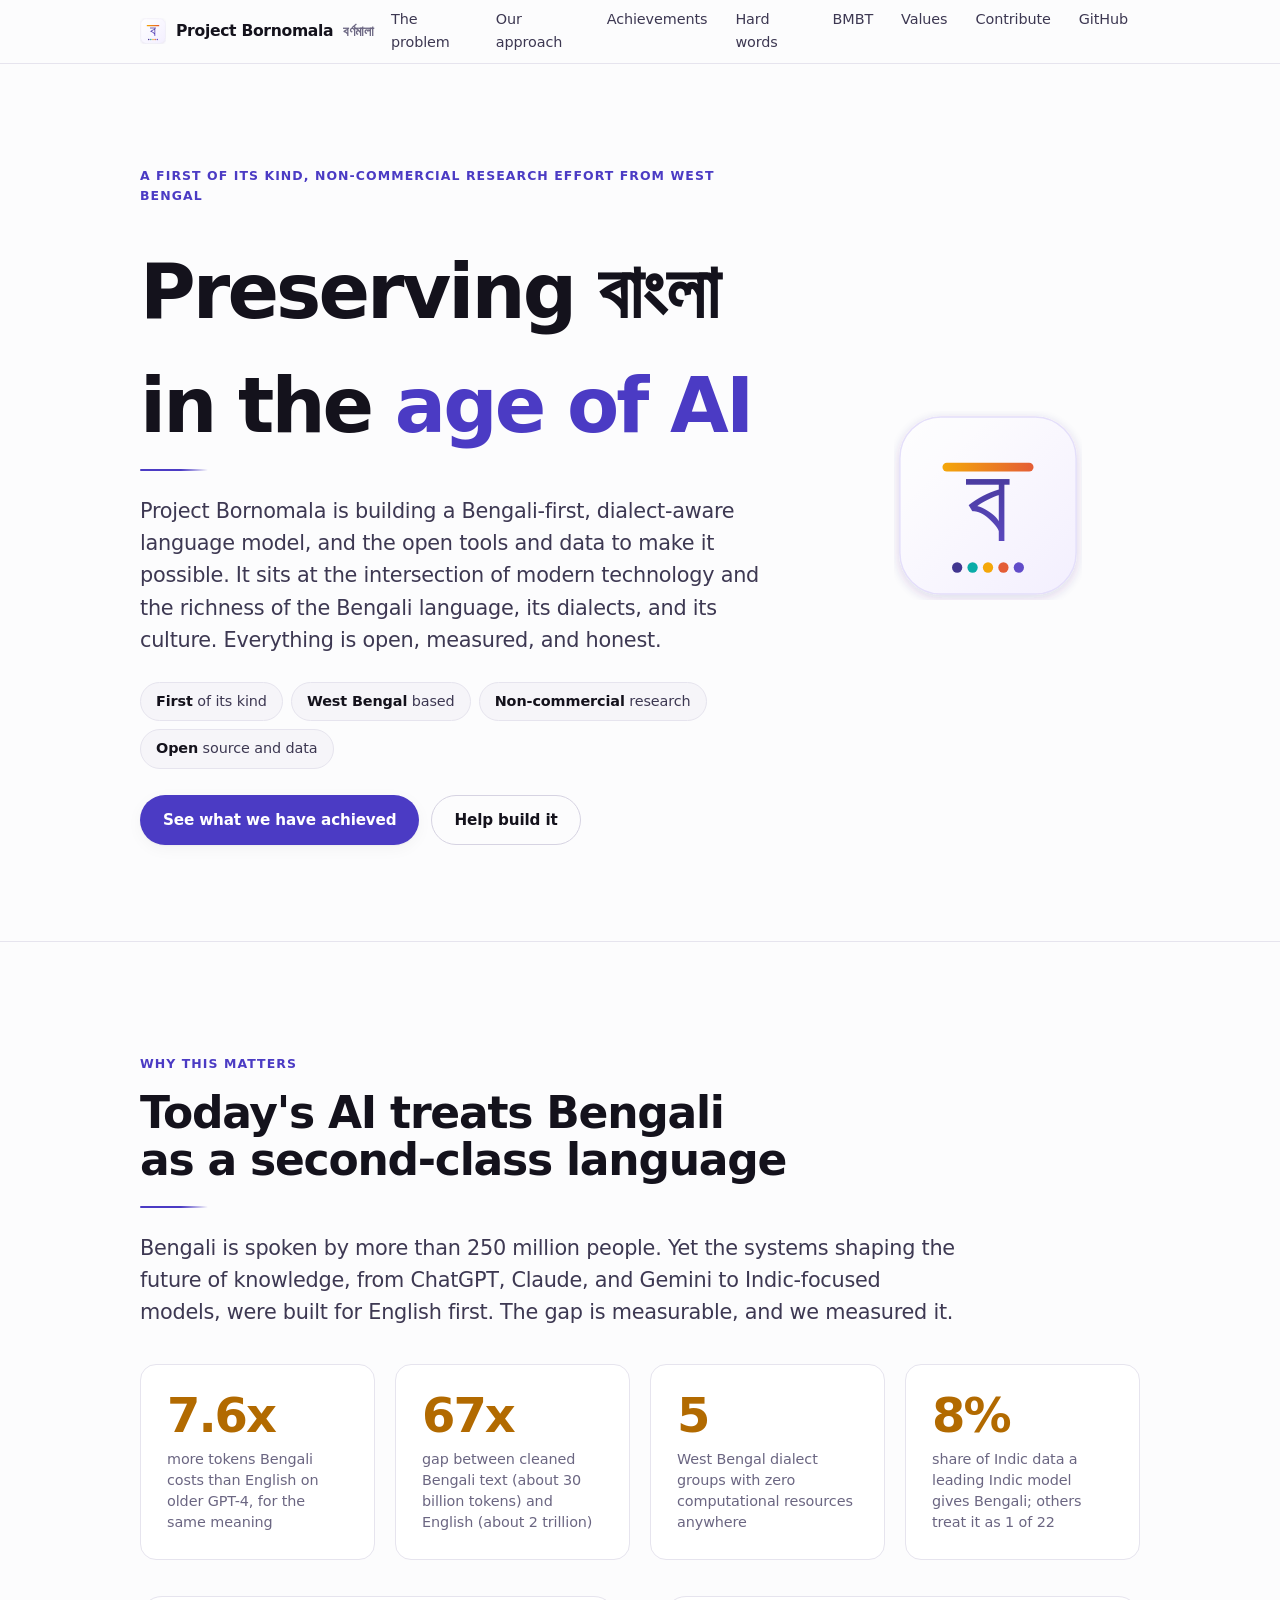
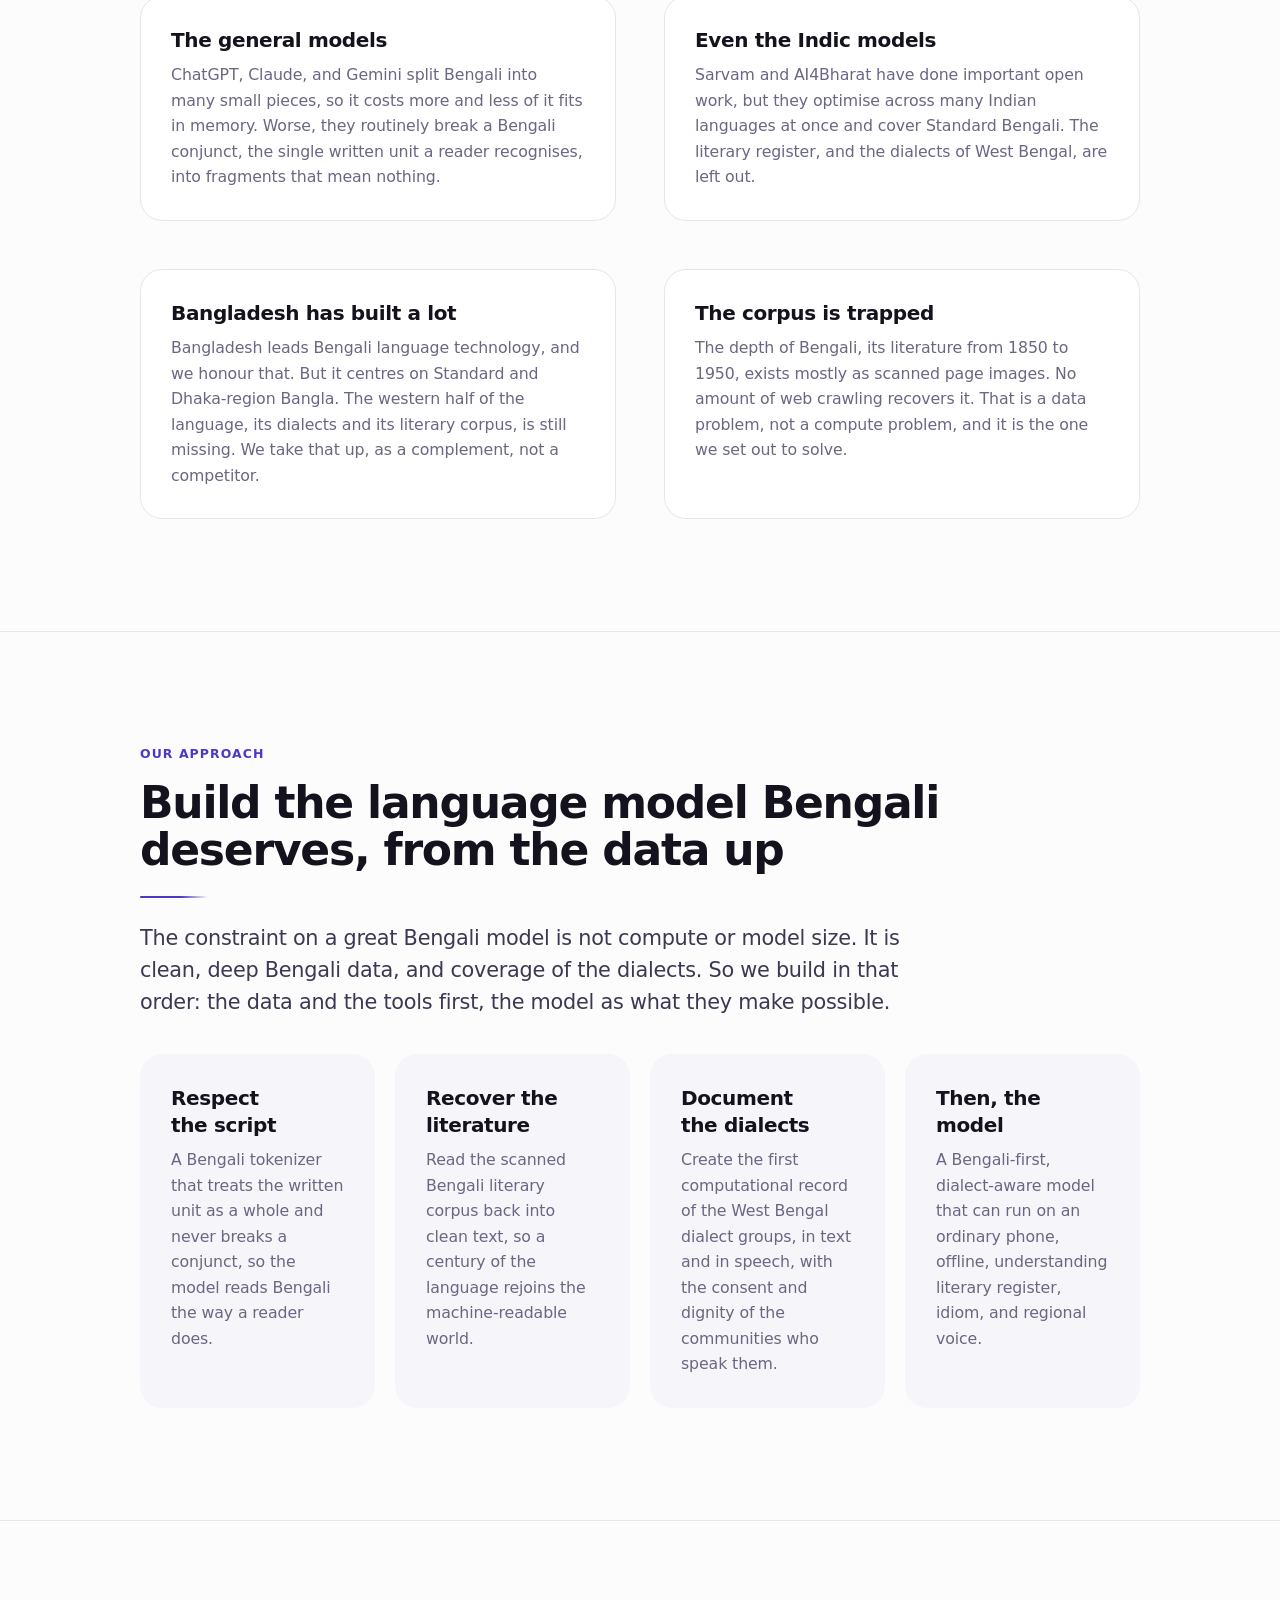
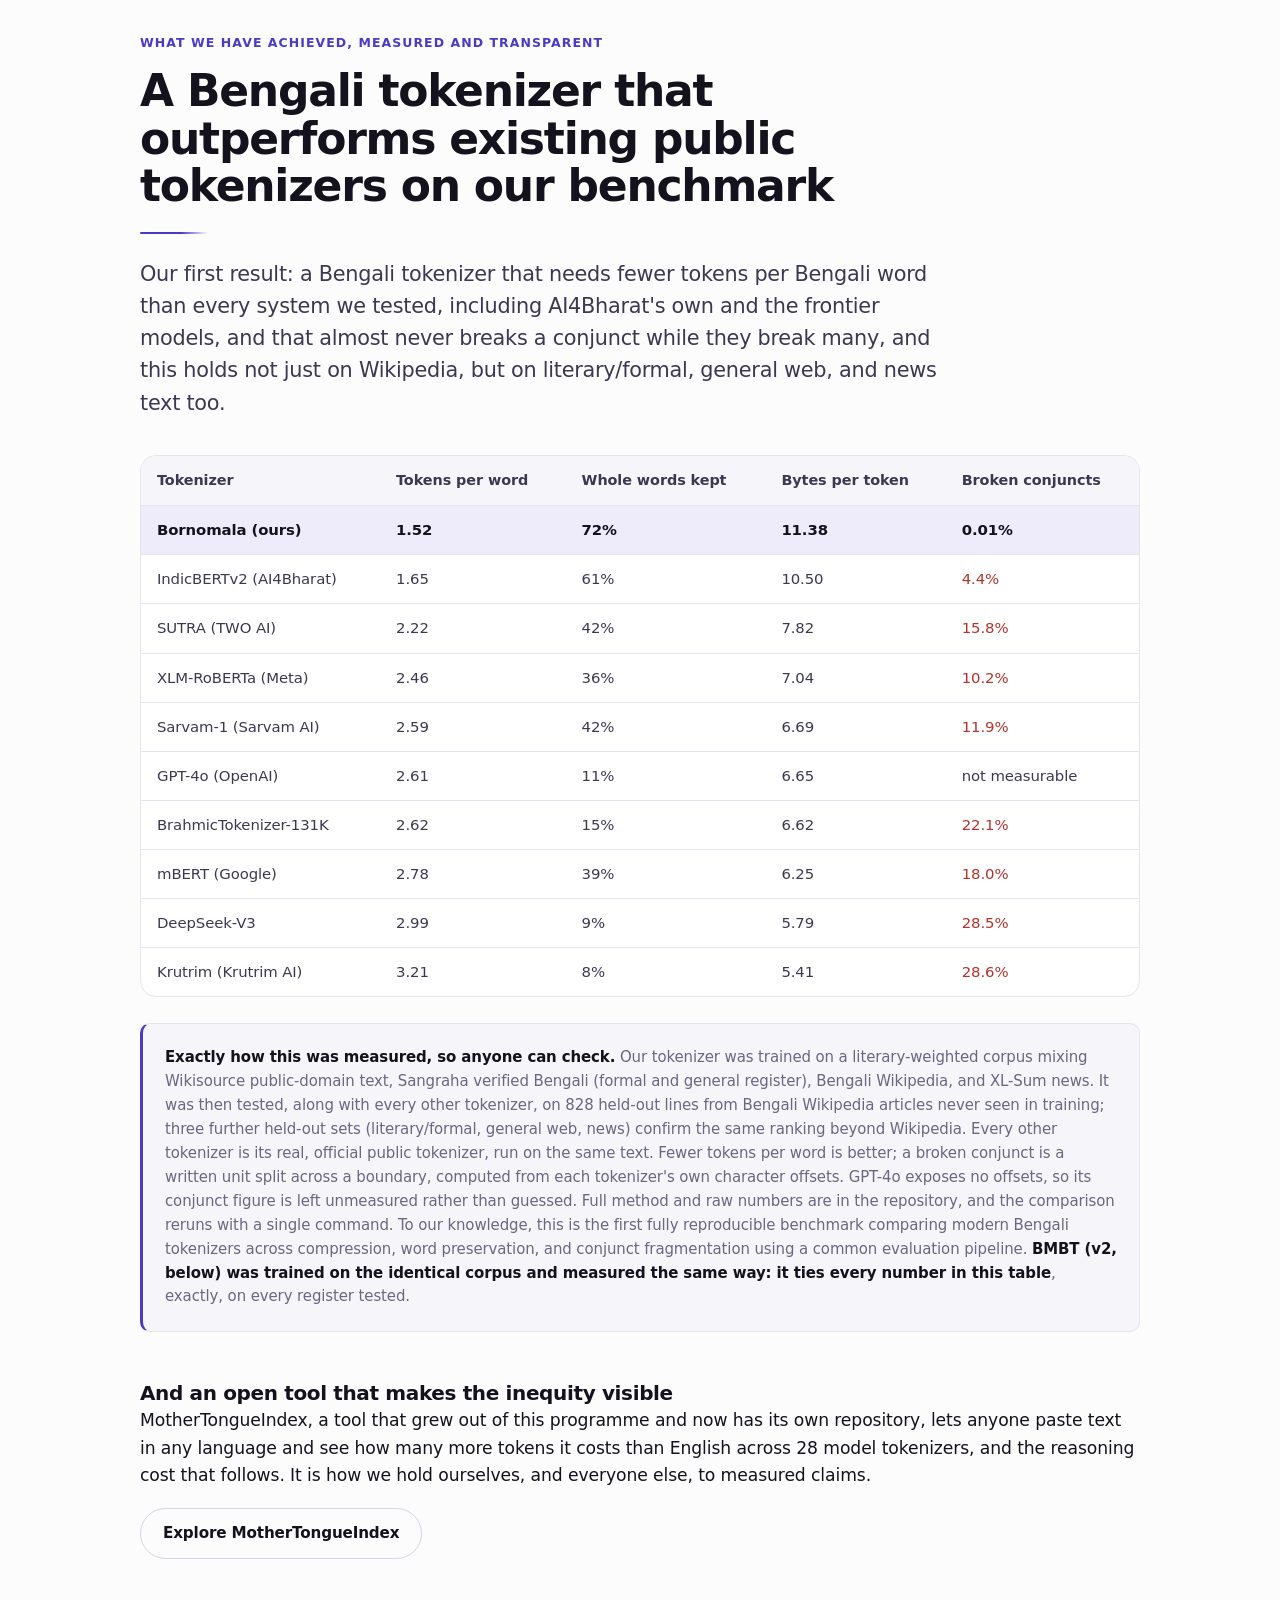
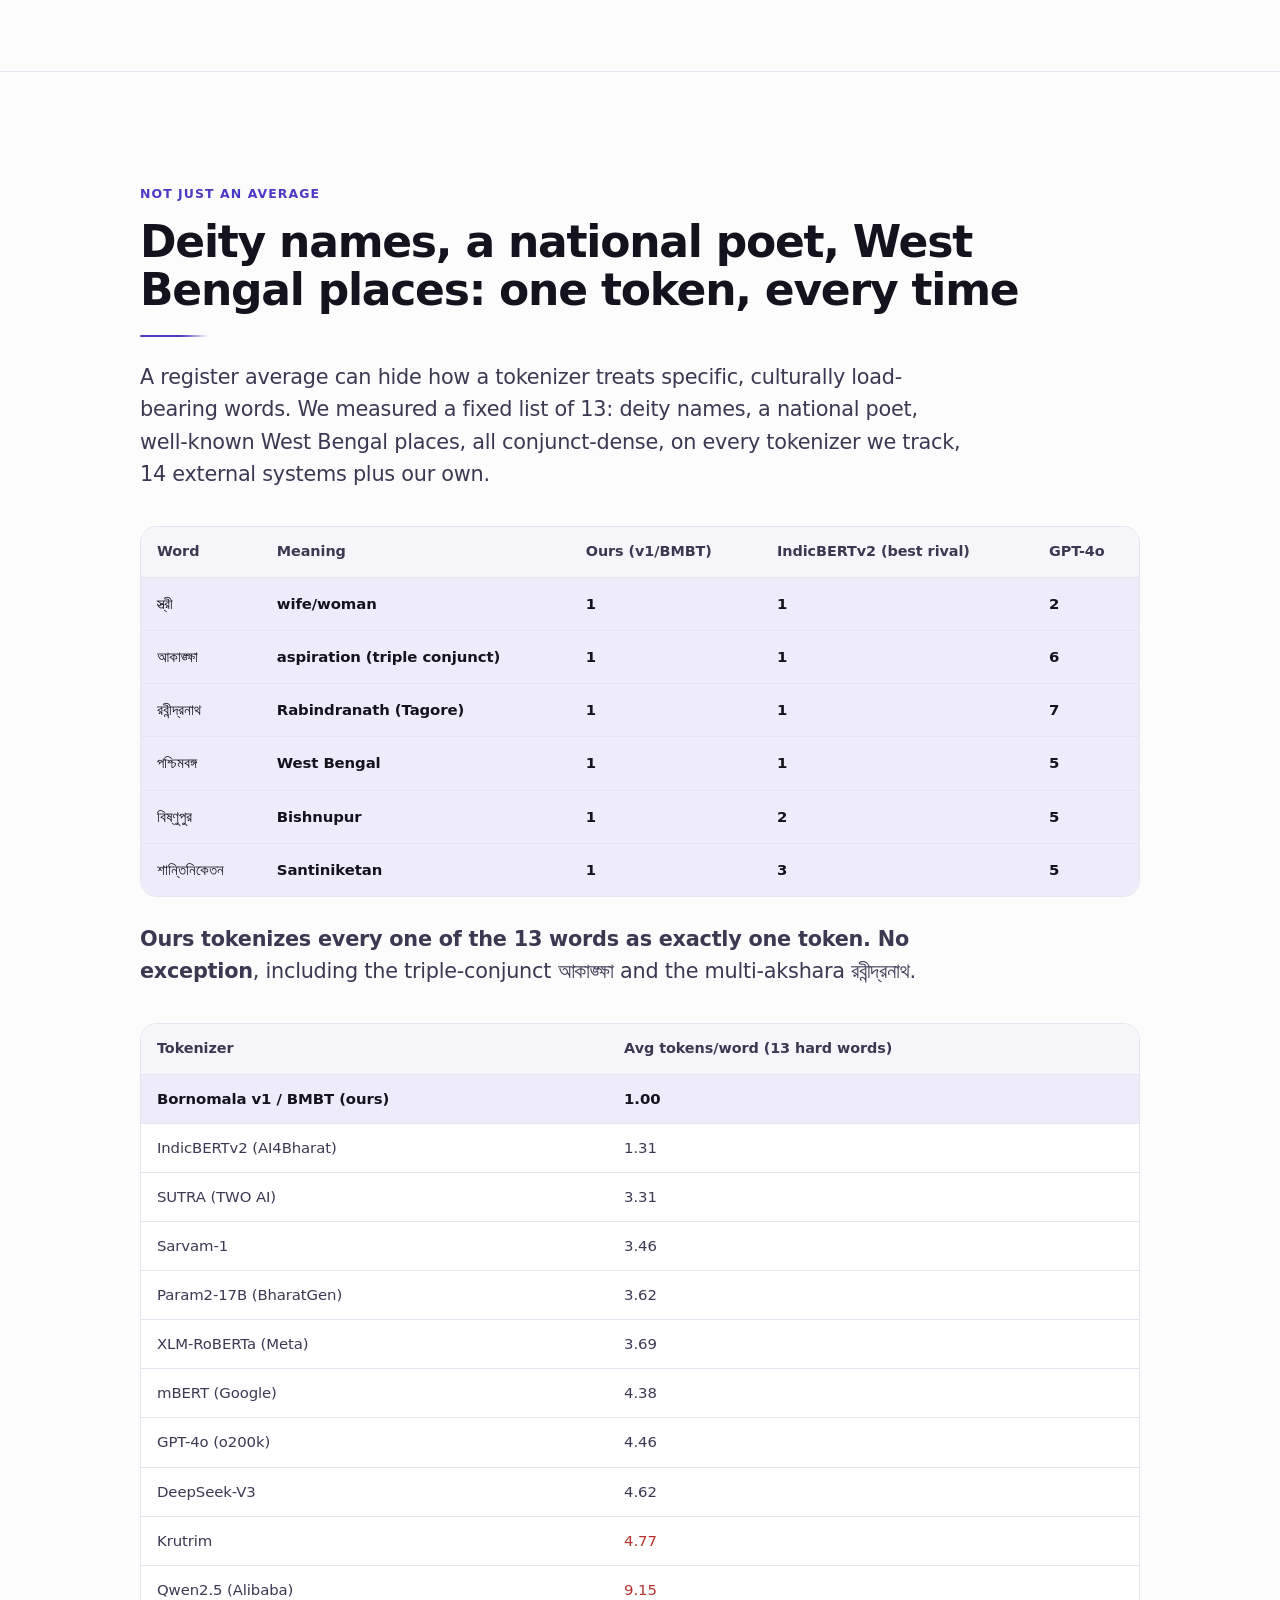
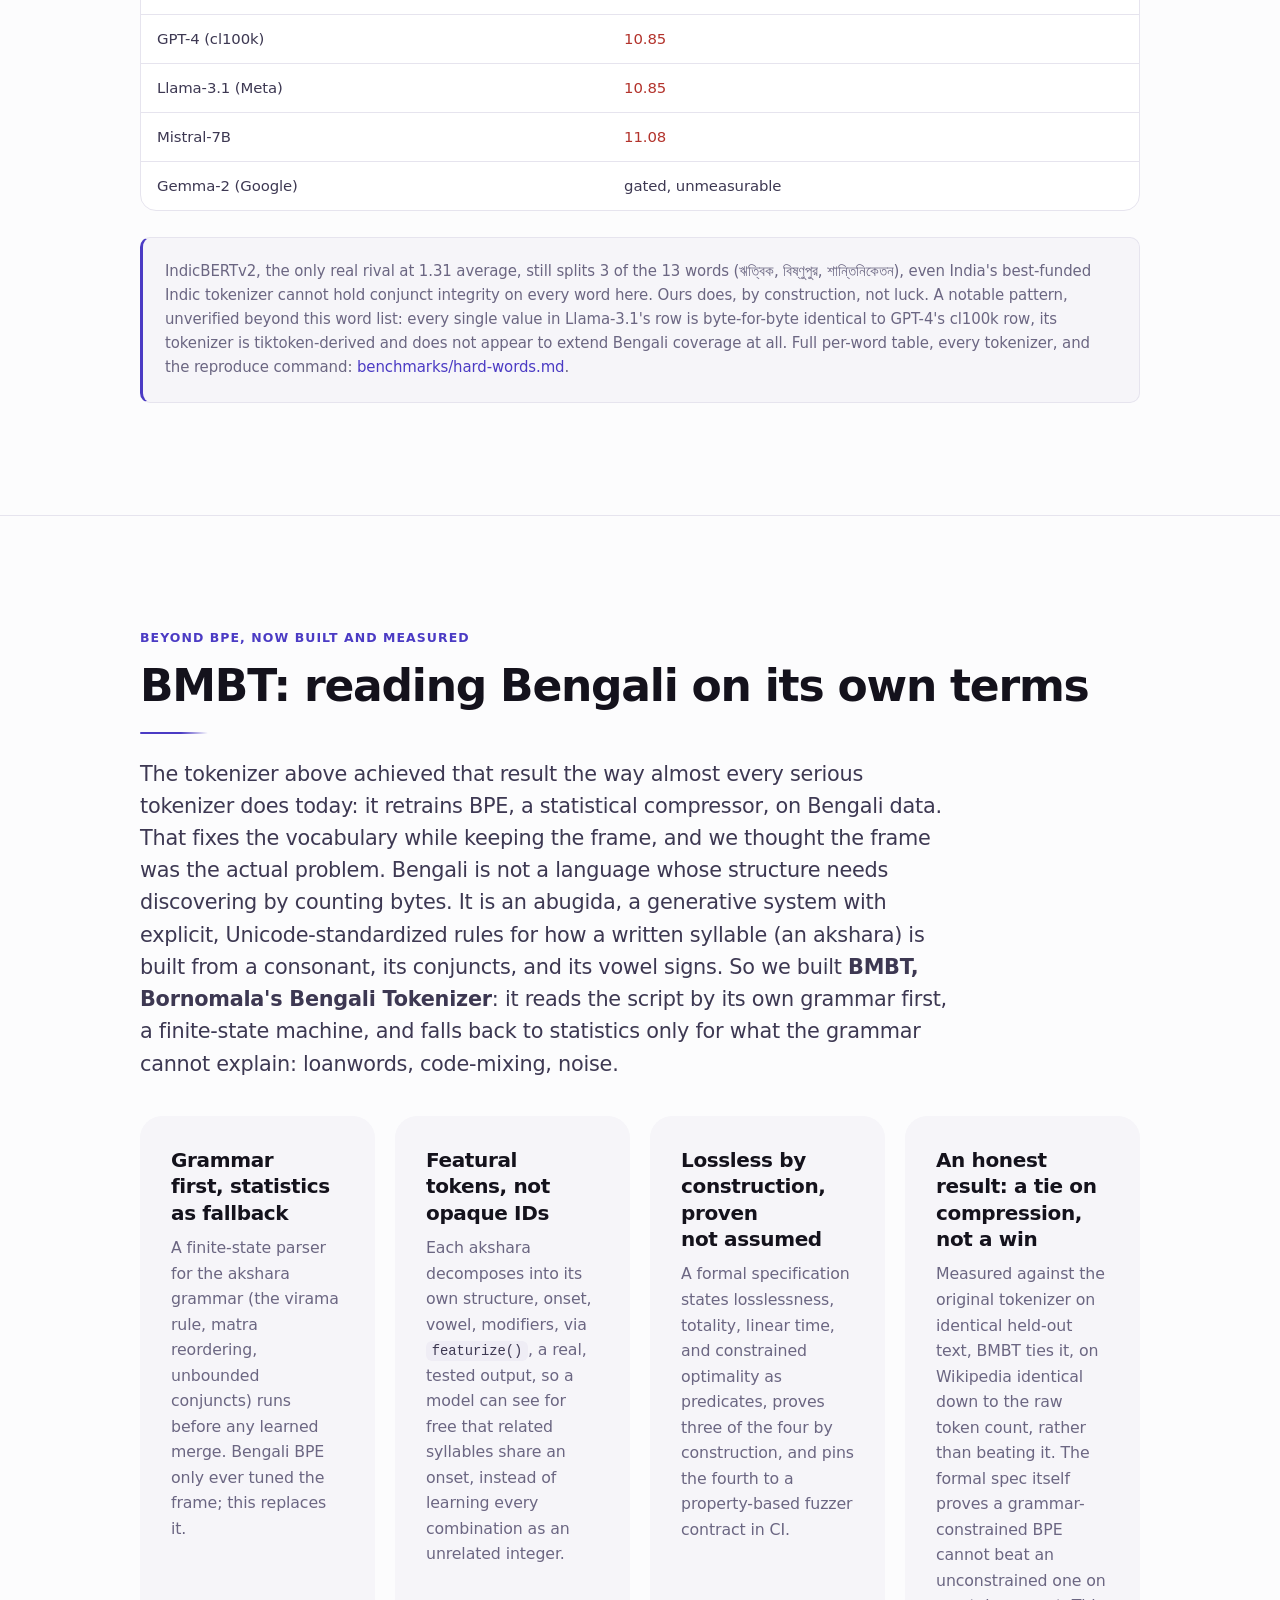
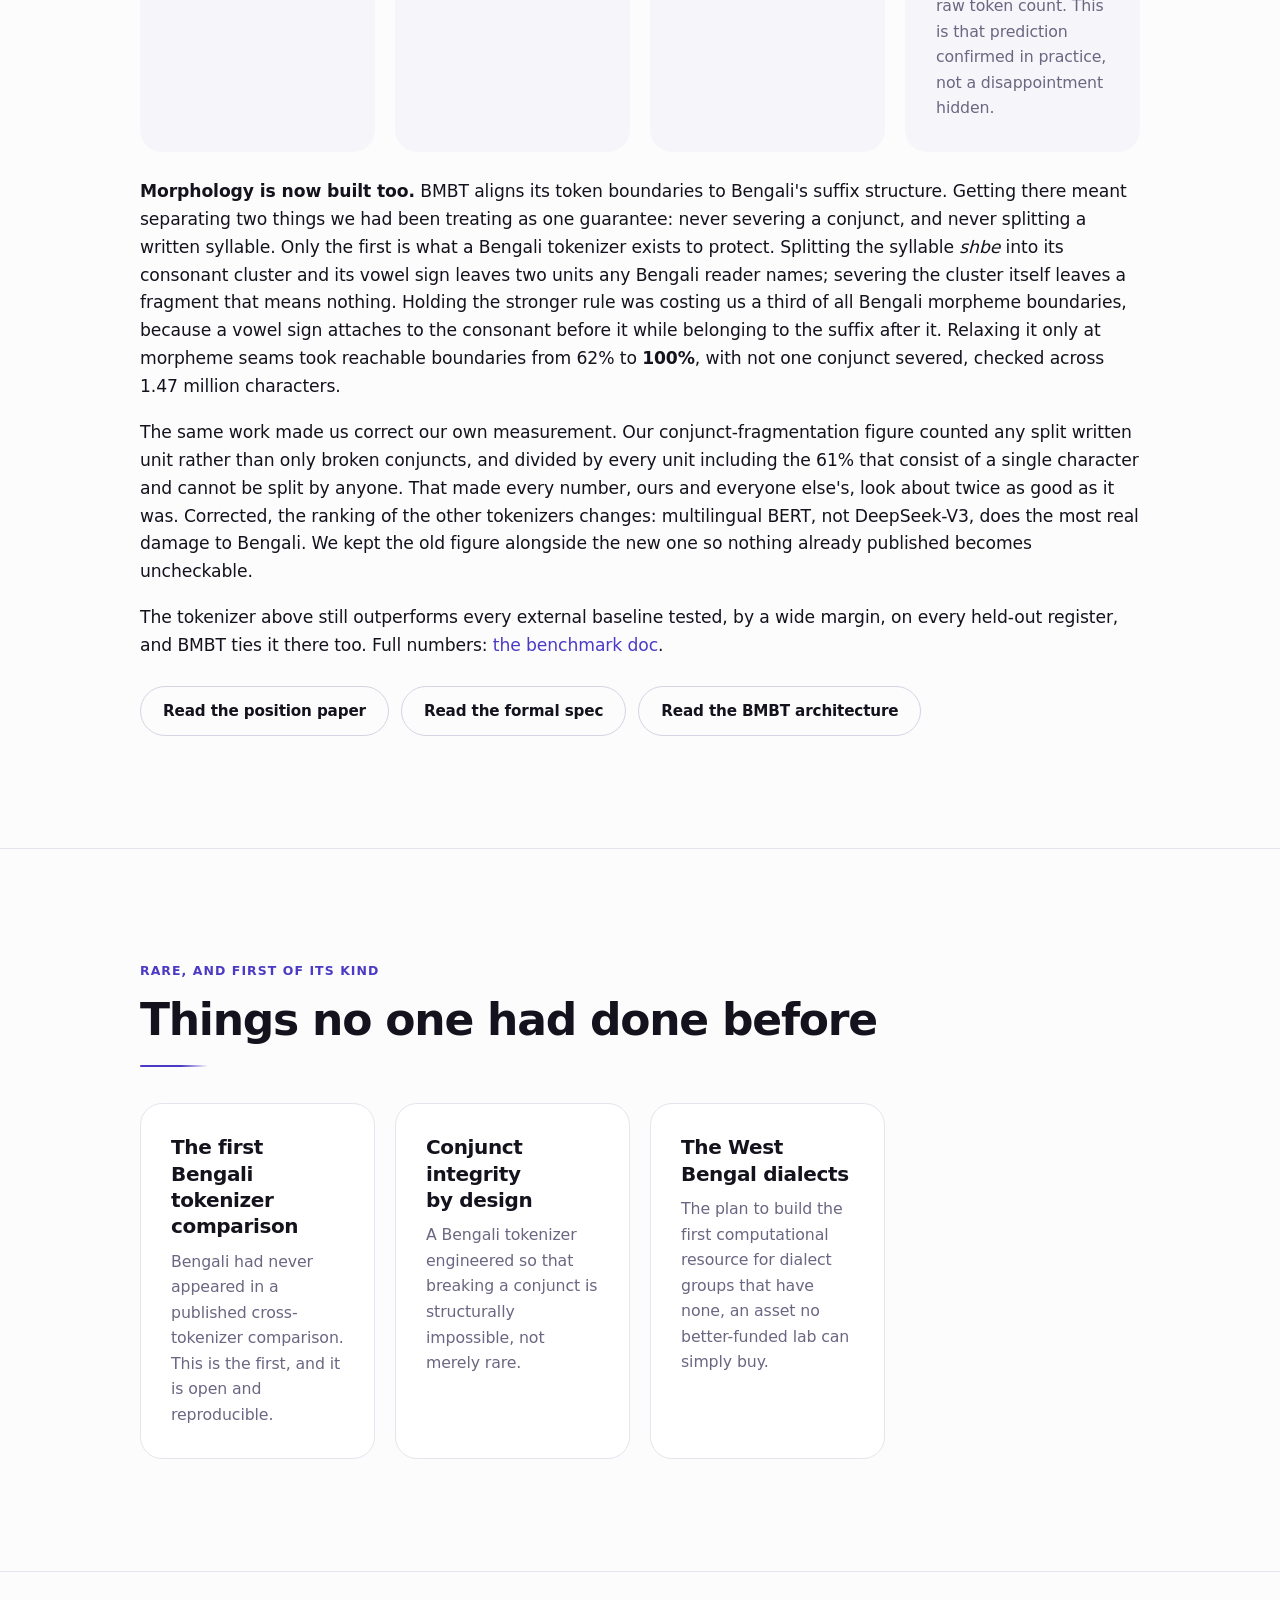
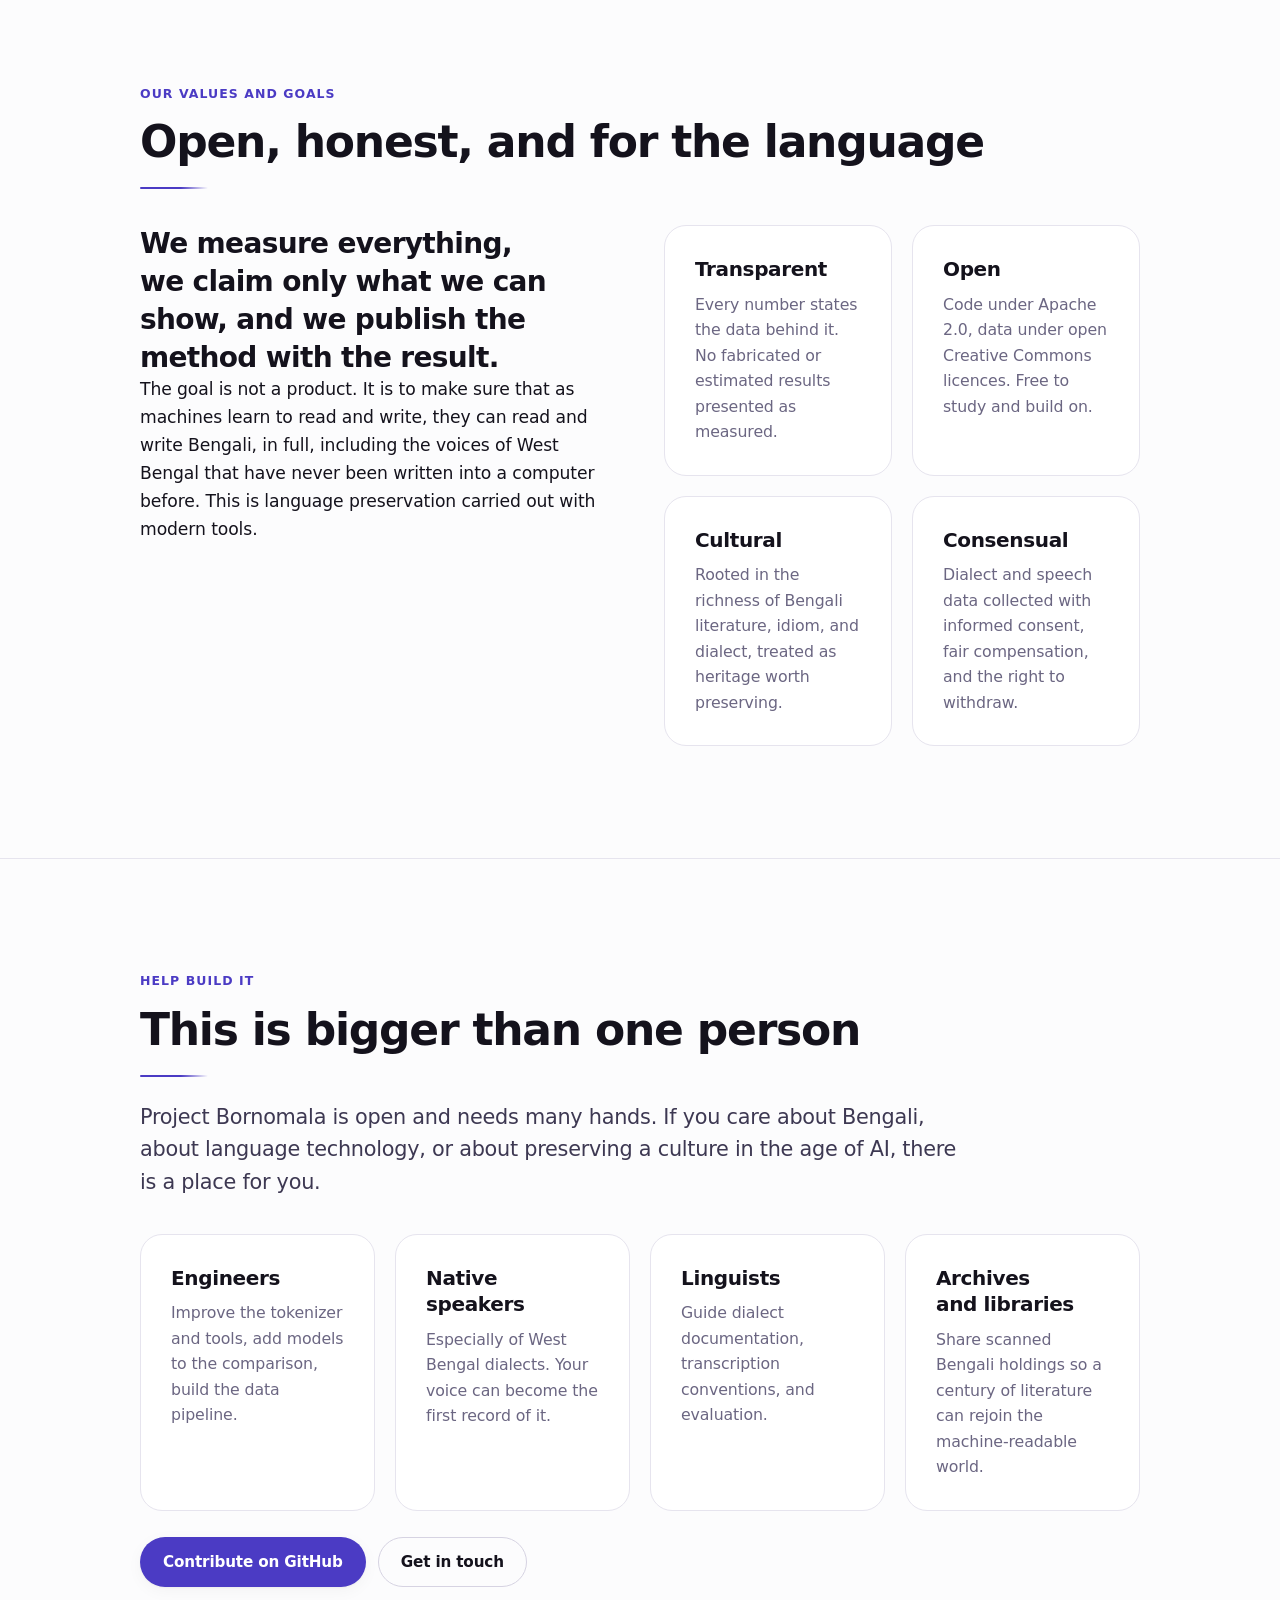
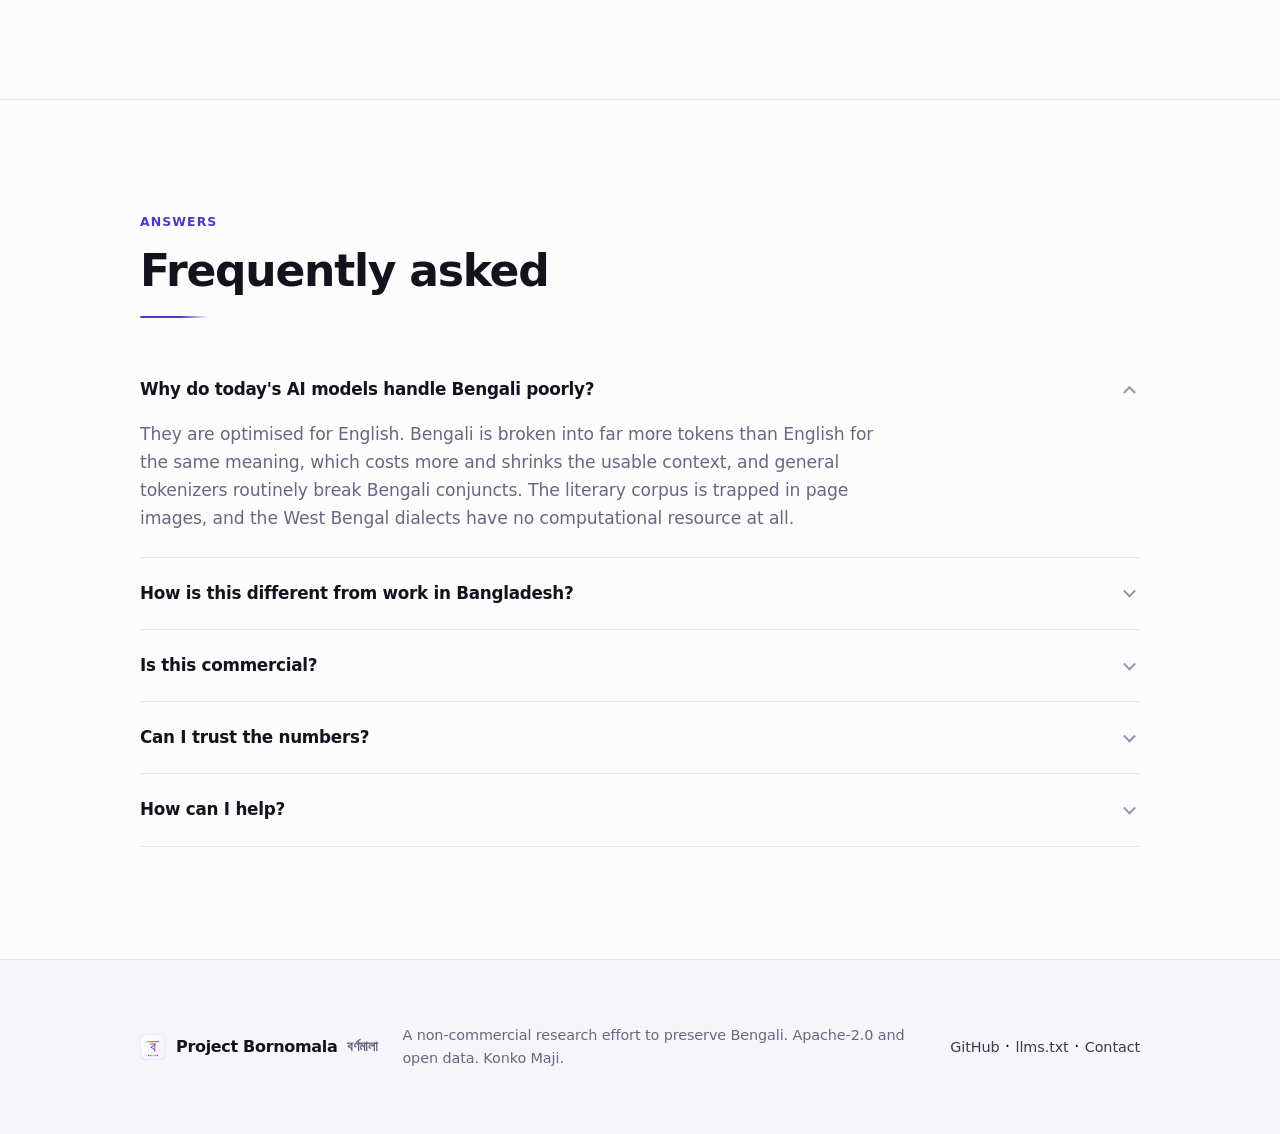
==== docs/index.html @ 8e2b00cc "design: rebuild the website on a restrained, mobile-first system The site had grown a carnival palet" ====
<!DOCTYPE html>
<html lang="en">
<head>
<meta charset="utf-8"/>
<meta name="viewport" content="width=device-width, initial-scale=1"/>
<title>Project Bornomala: preserving Bengali in the age of AI</title>
<meta name="description" content="A first-of-its-kind, West Bengal based research effort to build a Bengali-first, dialect-aware language model and to preserve the richness of the Bengali language and its culture. Non-commercial. Open. Measured. See how today's AI, from ChatGPT and Claude and Gemini to Indic models like Sarvam and AI4Bharat, still treats Bengali as a second-class language, and what we are doing about it."/>
<meta name="theme-color" content="#FCFCFD"/>
<link rel="canonical" href="https://konkomaji.github.io/bornomala/"/>
<link rel="icon" href="assets/logo.svg" type="image/svg+xml"/>
<link rel="stylesheet" href="assets/styles.css"/>

<meta property="og:type" content="website"/>
<meta property="og:title" content="Project Bornomala: preserving Bengali in the age of AI"/>
<meta property="og:description" content="Building a Bengali-first, dialect-aware language model. A first-of-its-kind, non-commercial research effort from West Bengal at the intersection of modern AI and the richness of the Bengali language and its culture."/>
<meta property="og:image" content="assets/banner.svg"/>
<meta name="twitter:card" content="summary_large_image"/>
<meta name="twitter:title" content="Project Bornomala"/>
<meta name="twitter:description" content="Preserving Bengali in the age of AI. A Bengali-first, dialect-aware language model. Open, measured, non-commercial research from West Bengal."/>

<script type="application/ld+json">
{
  "@context": "https://schema.org",
  "@type": "ResearchProject",
  "name": "Project Bornomala",
  "alternateName": "বর্ণমালা",
  "url": "https://github.com/konkomaji/bornomala",
  "description": "A first-of-its-kind, non-commercial research effort to build a Bengali-first, dialect-aware language model and to preserve the Bengali language, its dialects, and its culture. Based in West Bengal.",
  "founder": { "@type": "Person", "name": "Konko Maji", "email": "work.konkomaji@gmail.com" },
  "areaServed": "West Bengal, India",
  "keywords": "Bengali, Bangla, dialect, language model, tokenizer, language preservation, low-resource, West Bengal, Indic NLP",
  "nonprofitStatus": "Non-commercial research"
}
</script>
<script type="application/ld+json">
{
  "@context": "https://schema.org",
  "@type": "Dataset",
  "name": "Bengali cross-tokenizer comparison",
  "description": "The first measured, reproducible comparison of how efficiently mainstream tokenizers (Bornomala, AI4Bharat IndicBERTv2, SUTRA, Sarvam-1, XLM-RoBERTa, GPT-4o, BrahmicTokenizer-131K, mBERT, DeepSeek-V3, Krutrim) encode Bengali, on identical held-out Bengali Wikipedia text.",
  "creator": { "@type": "Person", "name": "Konko Maji" },
  "license": "https://www.apache.org/licenses/LICENSE-2.0",
  "isAccessibleForFree": true,
  "measurementTechnique": "Token fertility, single-token retention, bytes per token, and conjunct fragmentation on NFC-normalised held-out Bengali text."
}
</script>
<script type="application/ld+json">
{
  "@context": "https://schema.org",
  "@type": "FAQPage",
  "mainEntity": [
    { "@type": "Question", "name": "Why do today's AI models handle Bengali poorly?",
      "acceptedAnswer": { "@type": "Answer", "text": "Every mainstream model is optimised for English. Bengali text is broken into far more tokens than English for the same meaning, which costs more and shrinks the usable context. The Bengali literary corpus is mostly trapped in scanned page images, and the dialects of West Bengal have no computational resource at all. So even Indic models like Sarvam and AI4Bharat treat Bengali as one of many languages and cover Standard Bengali, not the western dialects." } },
    { "@type": "Question", "name": "How is Project Bornomala different from work in Bangladesh?",
      "acceptedAnswer": { "@type": "Answer", "text": "Bangladesh has more Bengali language technology activity, concentrated on Standard and Dhaka-region Bangla and Bangladesh dialects. Project Bornomala is based in West Bengal and focuses on the western half of the language: its literary register and the five West Bengal dialect groups, which currently have zero computational resources anywhere. The relationship is complementary, not competitive." } },
    { "@type": "Question", "name": "Is Project Bornomala commercial?",
      "acceptedAnswer": { "@type": "Answer", "text": "No. It is non-commercial research for now, aimed at preserving the Bengali language and its culture. Code is open under Apache 2.0 and data is released under open Creative Commons licences." } },
    { "@type": "Question", "name": "What has Project Bornomala achieved so far?",
      "acceptedAnswer": { "@type": "Answer", "text": "A Bengali tokenizer that needs fewer tokens per Bengali word than AI4Bharat IndicBERTv2, Sarvam-1, GPT-4o, mBERT, and DeepSeek-V3, and that almost never splits a Bengali conjunct while those systems split between 4 and 30 percent of them. Also an open tool that measures the token cost of any language against English across 28 model tokenizers." } }
  ]
}
</script>
</head>
<body>

<header class="appbar">
  <div class="container">
    <a class="brand" href="#top"><img src="assets/logo.svg" alt=""/> Project Bornomala <span class="bn">বর্ণমালা</span></a>
    <nav class="nav" id="nav">
      <a href="#problem">The problem</a>
      <a href="#approach">Our approach</a>
      <a href="#achieved">Achievements</a>
      <a href="#hardwords">Hard words</a>
      <a href="#next">BMBT</a>
      <a href="#values">Values</a>
      <a href="#contribute">Contribute</a>
      <a href="https://github.com/konkomaji/bornomala">GitHub</a>
    </nav>
    <button class="btn btn-warm nav-toggle" id="navToggle" aria-label="Menu" aria-expanded="false">Menu</button>
  </div>
</header>

<main id="top">

<!-- HERO -->
<section class="section hero">
  <div class="container hero-grid">
    <div>
      <p class="eyebrow">A first of its kind, non-commercial research effort from West Bengal</p>
      <h1>Preserving <span class="bn">বাংলা</span> in the <span class="grad">age of AI</span></h1>
      <div class="matra"></div>
      <p class="lede">Project Bornomala is building a Bengali-first, dialect-aware language model, and the open tools and data to make it possible. It sits at the intersection of modern technology and the richness of the Bengali language, its dialects, and its culture. Everything is open, measured, and honest.</p>
      <div class="pills">
        <span class="pill"><b>First</b> of its kind</span>
        <span class="pill"><b>West Bengal</b> based</span>
        <span class="pill"><b>Non-commercial</b> research</span>
        <span class="pill"><b>Open</b> source and data</span>
      </div>
      <div class="btn-row">
        <a class="btn btn-primary" href="#achieved">See what we have achieved</a>
        <a class="btn btn-outline" href="#contribute">Help build it</a>
      </div>
    </div>
    <div class="hero-art"><img src="assets/logo.svg" alt="Project Bornomala logo, the Bengali letter Ba"/></div>
  </div>
</section>

<!-- PROBLEM -->
<section class="section" id="problem">
  <div class="container">
    <p class="eyebrow">Why this matters</p>
    <h2>Today's AI treats Bengali as a second-class language</h2>
    <div class="matra"></div>
    <p class="lede">Bengali is spoken by more than 250 million people. Yet the systems shaping the future of knowledge, from ChatGPT, Claude, and Gemini to Indic-focused models, were built for English first. The gap is measurable, and we measured it.</p>

    <div class="stats">
      <div class="stat"><div class="big warm">7.6x</div><div class="lbl">more tokens Bengali costs than English on older GPT-4, for the same meaning</div></div>
      <div class="stat"><div class="big warm">67x</div><div class="lbl">gap between cleaned Bengali text (about 30 billion tokens) and English (about 2 trillion)</div></div>
      <div class="stat"><div class="big warm">5</div><div class="lbl">West Bengal dialect groups with zero computational resources anywhere</div></div>
      <div class="stat"><div class="big warm">8%</div><div class="lbl">share of Indic data a leading Indic model gives Bengali; others treat it as 1 of 22</div></div>
    </div>

    <div class="two">
      <div class="card">
        <h3>The general models</h3>
        <p>ChatGPT, Claude, and Gemini split Bengali into many small pieces, so it costs more and less of it fits in memory. Worse, they routinely break a Bengali conjunct, the single written unit a reader recognises, into fragments that mean nothing.</p>
      </div>
      <div class="card">
        <h3>Even the Indic models</h3>
        <p>Sarvam and AI4Bharat have done important open work, but they optimise across many Indian languages at once and cover Standard Bengali. The literary register, and the dialects of West Bengal, are left out.</p>
      </div>
      <div class="card">
        <h3>Bangladesh has built a lot</h3>
        <p>Bangladesh leads Bengali language technology, and we honour that. But it centres on Standard and Dhaka-region Bangla. The western half of the language, its dialects and its literary corpus, is still missing. We take that up, as a complement, not a competitor.</p>
      </div>
      <div class="card">
        <h3>The corpus is trapped</h3>
        <p>The depth of Bengali, its literature from 1850 to 1950, exists mostly as scanned page images. No amount of web crawling recovers it. That is a data problem, not a compute problem, and it is the one we set out to solve.</p>
      </div>
    </div>
  </div>
</section>

<!-- APPROACH -->
<section class="section" id="approach">
  <div class="container">
    <p class="eyebrow">Our approach</p>
    <h2>Build the language model Bengali deserves, from the data up</h2>
    <div class="matra"></div>
    <p class="lede">The constraint on a great Bengali model is not compute or model size. It is clean, deep Bengali data, and coverage of the dialects. So we build in that order: the data and the tools first, the model as what they make possible.</p>
    <div class="cards">
      <div class="card warm"><h3>Respect the script</h3><p>A Bengali tokenizer that treats the written unit as a whole and never breaks a conjunct, so the model reads Bengali the way a reader does.</p></div>
      <div class="card warm"><h3>Recover the literature</h3><p>Read the scanned Bengali literary corpus back into clean text, so a century of the language rejoins the machine-readable world.</p></div>
      <div class="card warm"><h3>Document the dialects</h3><p>Create the first computational record of the West Bengal dialect groups, in text and in speech, with the consent and dignity of the communities who speak them.</p></div>
      <div class="card warm"><h3>Then, the model</h3><p>A Bengali-first, dialect-aware model that can run on an ordinary phone, offline, understanding literary register, idiom, and regional voice.</p></div>
    </div>
  </div>
</section>

<!-- ACHIEVEMENTS -->
<section class="section" id="achieved">
  <div class="container">
    <p class="eyebrow">What we have achieved, measured and transparent</p>
    <h2>A Bengali tokenizer that outperforms existing public tokenizers on our benchmark</h2>
    <div class="matra"></div>
    <p class="lede">Our first result: a Bengali tokenizer that needs fewer tokens per Bengali word than every system we tested, including AI4Bharat's own and the frontier models, and that almost never breaks a conjunct while they break many, and this holds not just on Wikipedia, but on literary/formal, general web, and news text too.</p>

    <div class="table-wrap">
      <table>
        <thead><tr><th>Tokenizer</th><th>Tokens per word</th><th>Whole words kept</th><th>Bytes per token</th><th>Broken conjuncts</th></tr></thead>
        <tbody>
          <tr class="ours"><td>Bornomala (ours)</td><td class="win">1.52</td><td class="win">72%</td><td class="win">11.38</td><td class="win">0.01%</td></tr>
          <tr><td>IndicBERTv2 (AI4Bharat)</td><td>1.65</td><td>61%</td><td>10.50</td><td class="bad">4.4%</td></tr>
          <tr><td>SUTRA (TWO AI)</td><td>2.22</td><td>42%</td><td>7.82</td><td class="bad">15.8%</td></tr>
          <tr><td>XLM-RoBERTa (Meta)</td><td>2.46</td><td>36%</td><td>7.04</td><td class="bad">10.2%</td></tr>
          <tr><td>Sarvam-1 (Sarvam AI)</td><td>2.59</td><td>42%</td><td>6.69</td><td class="bad">11.9%</td></tr>
          <tr><td>GPT-4o (OpenAI)</td><td>2.61</td><td>11%</td><td>6.65</td><td>not measurable</td></tr>
          <tr><td>BrahmicTokenizer-131K</td><td>2.62</td><td>15%</td><td>6.62</td><td class="bad">22.1%</td></tr>
          <tr><td>mBERT (Google)</td><td>2.78</td><td>39%</td><td>6.25</td><td class="bad">18.0%</td></tr>
          <tr><td>DeepSeek-V3</td><td>2.99</td><td>9%</td><td>5.79</td><td class="bad">28.5%</td></tr>
          <tr><td>Krutrim (Krutrim AI)</td><td>3.21</td><td>8%</td><td>5.41</td><td class="bad">28.6%</td></tr>
        </tbody>
      </table>
    </div>

    <div class="note">
      <b>Exactly how this was measured, so anyone can check.</b> Our tokenizer was trained on a literary-weighted corpus mixing Wikisource public-domain text, Sangraha verified Bengali (formal and general register), Bengali Wikipedia, and XL-Sum news. It was then tested, along with every other tokenizer, on 828 held-out lines from Bengali Wikipedia articles never seen in training; three further held-out sets (literary/formal, general web, news) confirm the same ranking beyond Wikipedia. Every other tokenizer is its real, official public tokenizer, run on the same text. Fewer tokens per word is better; a broken conjunct is a written unit split across a boundary, computed from each tokenizer's own character offsets. GPT-4o exposes no offsets, so its conjunct figure is left unmeasured rather than guessed. Full method and raw numbers are in the repository, and the comparison reruns with a single command. To our knowledge, this is the first fully reproducible benchmark comparing modern Bengali tokenizers across compression, word preservation, and conjunct fragmentation using a common evaluation pipeline. <b>BMBT (v2, below) was trained on the identical corpus and measured the same way: it ties every number in this table</b>, exactly, on every register tested.
    </div>

    <h3>And an open tool that makes the inequity visible</h3>
    <p>MotherTongueIndex, a tool that grew out of this programme and now has its own repository, lets anyone paste text in any language and see how many more tokens it costs than English across 28 model tokenizers, and the reasoning cost that follows. It is how we hold ourselves, and everyone else, to measured claims.</p>
    <p><a class="btn btn-outline" href="https://github.com/konkomaji/mothertongueindex">Explore MotherTongueIndex</a></p>
  </div>
</section>

<!-- HARD WORDS -->
<section class="section" id="hardwords">
  <div class="container">
    <p class="eyebrow">Not just an average</p>
    <h2>Deity names, a national poet, West Bengal places: one token, every time</h2>
    <div class="matra"></div>
    <p class="lede">A register average can hide how a tokenizer treats specific, culturally load-bearing words. We measured a fixed list of 13: deity names, a national poet, well-known West Bengal places, all conjunct-dense, on every tokenizer we track, 14 external systems plus our own.</p>

    <div class="table-wrap">
      <table>
        <thead><tr><th>Word</th><th>Meaning</th><th>Ours (v1/BMBT)</th><th>IndicBERTv2 (best rival)</th><th>GPT-4o</th></tr></thead>
        <tbody>
          <tr class="ours"><td class="bn">স্ত্রী</td><td>wife/woman</td><td class="win">1</td><td>1</td><td>2</td></tr>
          <tr class="ours"><td class="bn">আকাঙ্ক্ষা</td><td>aspiration (triple conjunct)</td><td class="win">1</td><td>1</td><td>6</td></tr>
          <tr class="ours"><td class="bn">রবীন্দ্রনাথ</td><td>Rabindranath (Tagore)</td><td class="win">1</td><td>1</td><td>7</td></tr>
          <tr class="ours"><td class="bn">পশ্চিমবঙ্গ</td><td>West Bengal</td><td class="win">1</td><td>1</td><td>5</td></tr>
          <tr class="ours"><td class="bn">বিষ্ণুপুর</td><td>Bishnupur</td><td class="win">1</td><td class="bad">2</td><td>5</td></tr>
          <tr class="ours"><td class="bn">শান্তিনিকেতন</td><td>Santiniketan</td><td class="win">1</td><td class="bad">3</td><td>5</td></tr>
        </tbody>
      </table>
    </div>

    <p class="lede"><b>Ours tokenizes every one of the 13 words as exactly one token. No exception</b>, including the triple-conjunct আকাঙ্ক্ষা and the multi-akshara রবীন্দ্রনাথ.</p>

    <div class="table-wrap">
      <table>
        <thead><tr><th>Tokenizer</th><th>Avg tokens/word (13 hard words)</th></tr></thead>
        <tbody>
          <tr class="ours"><td>Bornomala v1 / BMBT (ours)</td><td class="win">1.00</td></tr>
          <tr><td>IndicBERTv2 (AI4Bharat)</td><td>1.31</td></tr>
          <tr><td>SUTRA (TWO AI)</td><td>3.31</td></tr>
          <tr><td>Sarvam-1</td><td>3.46</td></tr>
          <tr><td>Param2-17B (BharatGen)</td><td>3.62</td></tr>
          <tr><td>XLM-RoBERTa (Meta)</td><td>3.69</td></tr>
          <tr><td>mBERT (Google)</td><td>4.38</td></tr>
          <tr><td>GPT-4o (o200k)</td><td>4.46</td></tr>
          <tr><td>DeepSeek-V3</td><td>4.62</td></tr>
          <tr><td>Krutrim</td><td class="bad">4.77</td></tr>
          <tr><td>Qwen2.5 (Alibaba)</td><td class="bad">9.15</td></tr>
          <tr><td>GPT-4 (cl100k)</td><td class="bad">10.85</td></tr>
          <tr><td>Llama-3.1 (Meta)</td><td class="bad">10.85</td></tr>
          <tr><td>Mistral-7B</td><td class="bad">11.08</td></tr>
          <tr><td>Gemma-2 (Google)</td><td>gated, unmeasurable</td></tr>
        </tbody>
      </table>
    </div>

    <div class="note">
      IndicBERTv2, the only real rival at 1.31 average, still splits 3 of the 13 words (ঋত্বিক, বিষ্ণুপুর, শান্তিনিকেতন), even India's best-funded Indic tokenizer cannot hold conjunct integrity on every word here. Ours does, by construction, not luck. A notable pattern, unverified beyond this word list: every single value in Llama-3.1's row is byte-for-byte identical to GPT-4's cl100k row, its tokenizer is tiktoken-derived and does not appear to extend Bengali coverage at all. Full per-word table, every tokenizer, and the reproduce command: <a href="https://github.com/konkomaji/bornomala/blob/main/bengali-tokenizer/benchmarks/hard-words.md">benchmarks/hard-words.md</a>.
    </div>
  </div>
</section>

<!-- BMBT -->
<section class="section" id="next">
  <div class="container">
    <p class="eyebrow">Beyond BPE, now built and measured</p>
    <h2>BMBT: reading Bengali on its own terms</h2>
    <div class="matra"></div>
    <p class="lede">The tokenizer above achieved that result the way almost every serious tokenizer does today: it retrains BPE, a statistical compressor, on Bengali data. That fixes the vocabulary while keeping the frame, and we thought the frame was the actual problem. Bengali is not a language whose structure needs discovering by counting bytes. It is an abugida, a generative system with explicit, Unicode-standardized rules for how a written syllable (an akshara) is built from a consonant, its conjuncts, and its vowel signs. So we built <b>BMBT, Bornomala's Bengali Tokenizer</b>: it reads the script by its own grammar first, a finite-state machine, and falls back to statistics only for what the grammar cannot explain: loanwords, code-mixing, noise.</p>
    <div class="cards">
      <div class="card warm"><h3>Grammar first, statistics as fallback</h3><p>A finite-state parser for the akshara grammar (the virama rule, matra reordering, unbounded conjuncts) runs before any learned merge. Bengali BPE only ever tuned the frame; this replaces it.</p></div>
      <div class="card warm"><h3>Featural tokens, not opaque IDs</h3><p>Each akshara decomposes into its own structure, onset, vowel, modifiers, via <code>featurize()</code>, a real, tested output, so a model can see for free that related syllables share an onset, instead of learning every combination as an unrelated integer.</p></div>
      <div class="card warm"><h3>Lossless by construction, proven not assumed</h3><p>A formal specification states losslessness, totality, linear time, and constrained optimality as predicates, proves three of the four by construction, and pins the fourth to a property-based fuzzer contract in CI.</p></div>
      <div class="card warm"><h3>An honest result: a tie on compression, not a win</h3><p>Measured against the original tokenizer on identical held-out text, BMBT ties it, on Wikipedia identical down to the raw token count, rather than beating it. The formal spec itself proves a grammar-constrained BPE cannot beat an unconstrained one on raw token count. This is that prediction confirmed in practice, not a disappointment hidden.</p></div>
    </div>
    <p><b>Morphology is now built too.</b> BMBT aligns its token boundaries to Bengali's suffix structure. Getting there meant separating two things we had been treating as one guarantee: never severing a conjunct, and never splitting a written syllable. Only the first is what a Bengali tokenizer exists to protect. Splitting the syllable <i>shbe</i> into its consonant cluster and its vowel sign leaves two units any Bengali reader names; severing the cluster itself leaves a fragment that means nothing. Holding the stronger rule was costing us a third of all Bengali morpheme boundaries, because a vowel sign attaches to the consonant before it while belonging to the suffix after it. Relaxing it only at morpheme seams took reachable boundaries from 62% to <b>100%</b>, with not one conjunct severed, checked across 1.47 million characters.</p>

    <p>The same work made us correct our own measurement. Our conjunct-fragmentation figure counted any split written unit rather than only broken conjuncts, and divided by every unit including the 61% that consist of a single character and cannot be split by anyone. That made every number, ours and everyone else's, look about twice as good as it was. Corrected, the ranking of the other tokenizers changes: multilingual BERT, not DeepSeek-V3, does the most real damage to Bengali. We kept the old figure alongside the new one so nothing already published becomes uncheckable.</p>

    <p>The tokenizer above still outperforms every external baseline tested, by a wide margin, on every held-out register, and BMBT ties it there too. Full numbers: <a href="https://github.com/konkomaji/bornomala/blob/main/bengali-tokenizer/benchmarks/bengali-comparison.md">the benchmark doc</a>.</p>
    <p class="btn-row">
      <a class="btn btn-outline" href="https://github.com/konkomaji/bornomala/blob/main/bengali-tokenizer/docs/design/reading-bengali-on-its-own-terms.md">Read the position paper</a>
      <a class="btn btn-outline" href="https://github.com/konkomaji/bornomala/blob/main/bengali-tokenizer/docs/design/FORMAL_SPEC.md">Read the formal spec</a>
      <a class="btn btn-outline" href="https://github.com/konkomaji/bornomala/blob/main/bengali-tokenizer/docs/bmbt-architecture.md">Read the BMBT architecture</a>
    </p>
  </div>
</section>

<!-- FIRST OF A KIND -->
<section class="section">
  <div class="container">
    <p class="eyebrow">Rare, and first of its kind</p>
    <h2>Things no one had done before</h2>
    <div class="matra"></div>
    <div class="cards">
      <div class="card"><h3>The first Bengali tokenizer comparison</h3><p>Bengali had never appeared in a published cross-tokenizer comparison. This is the first, and it is open and reproducible.</p></div>
      <div class="card"><h3>Conjunct integrity by design</h3><p>A Bengali tokenizer engineered so that breaking a conjunct is structurally impossible, not merely rare.</p></div>
      <div class="card"><h3>The West Bengal dialects</h3><p>The plan to build the first computational resource for dialect groups that have none, an asset no better-funded lab can simply buy.</p></div>
    </div>
  </div>
</section>

<!-- VALUES -->
<section class="section" id="values">
  <div class="container">
    <p class="eyebrow">Our values and goals</p>
    <h2>Open, honest, and for the language</h2>
    <div class="matra"></div>
    <div class="two">
      <div>
        <p class="quote">We measure everything, we claim only what we can show, and we publish the method with the result.</p>
        <p>The goal is not a product. It is to make sure that as machines learn to read and write, they can read and write Bengali, in full, including the voices of West Bengal that have never been written into a computer before. This is language preservation carried out with modern tools.</p>
      </div>
      <div class="cards two-up">
        <div class="card"><h3>Transparent</h3><p>Every number states the data behind it. No fabricated or estimated results presented as measured.</p></div>
        <div class="card"><h3>Open</h3><p>Code under Apache 2.0, data under open Creative Commons licences. Free to study and build on.</p></div>
        <div class="card"><h3>Cultural</h3><p>Rooted in the richness of Bengali literature, idiom, and dialect, treated as heritage worth preserving.</p></div>
        <div class="card"><h3>Consensual</h3><p>Dialect and speech data collected with informed consent, fair compensation, and the right to withdraw.</p></div>
      </div>
    </div>
  </div>
</section>

<!-- CONTRIBUTE -->
<section class="section" id="contribute">
  <div class="container">
    <p class="eyebrow">Help build it</p>
    <h2>This is bigger than one person</h2>
    <div class="matra"></div>
    <p class="lede">Project Bornomala is open and needs many hands. If you care about Bengali, about language technology, or about preserving a culture in the age of AI, there is a place for you.</p>
    <div class="contribute">
      <div class="who"><h3>Engineers</h3><p>Improve the tokenizer and tools, add models to the comparison, build the data pipeline.</p></div>
      <div class="who"><h3>Native speakers</h3><p>Especially of West Bengal dialects. Your voice can become the first record of it.</p></div>
      <div class="who"><h3>Linguists</h3><p>Guide dialect documentation, transcription conventions, and evaluation.</p></div>
      <div class="who"><h3>Archives and libraries</h3><p>Share scanned Bengali holdings so a century of literature can rejoin the machine-readable world.</p></div>
    </div>
    <div class="btn-row">
      <a class="btn btn-primary" href="https://github.com/konkomaji/bornomala">Contribute on GitHub</a>
      <a class="btn btn-outline" href="mailto:work.konkomaji@gmail.com">Get in touch</a>
    </div>
  </div>
</section>

<!-- FAQ -->
<section class="section" id="faq">
  <div class="container">
    <p class="eyebrow">Answers</p>
    <h2>Frequently asked</h2>
    <div class="matra"></div>
    <div class="faq-list">
      <details class="faq" open><summary>Why do today's AI models handle Bengali poorly?</summary><p>They are optimised for English. Bengali is broken into far more tokens than English for the same meaning, which costs more and shrinks the usable context, and general tokenizers routinely break Bengali conjuncts. The literary corpus is trapped in page images, and the West Bengal dialects have no computational resource at all.</p></details>
      <details class="faq"><summary>How is this different from work in Bangladesh?</summary><p>Bangladesh leads Bengali language technology, focused on Standard and Dhaka-region Bangla. We are based in West Bengal and take up the western half of the language: its literary register and its five dialect groups, which have zero resources anywhere. The relationship is complementary, not competitive.</p></details>
      <details class="faq"><summary>Is this commercial?</summary><p>No. It is non-commercial research for now, to preserve the Bengali language and its culture. Code is open under Apache 2.0 and data under open Creative Commons licences.</p></details>
      <details class="faq"><summary>Can I trust the numbers?</summary><p>Every figure states the exact data behind it and reruns with one command. We never present an estimate as a measurement.</p></details>
      <details class="faq"><summary>How can I help?</summary><p>Engineers, native speakers of West Bengal dialects, linguists, and archives are all needed. Start on GitHub or get in touch.</p></details>
    </div>
  </div>
</section>

</main>

<footer class="site">
  <div class="container">
    <div class="brand"><img src="assets/logo.svg" alt="" width="28"/> Project Bornomala <span class="bn">বর্ণমালা</span></div>
    <div class="muted">A non-commercial research effort to preserve Bengali. Apache-2.0 and open data. Konko Maji.</div>
    <div><a href="https://github.com/konkomaji/bornomala">GitHub</a> &middot; <a href="llms.txt">llms.txt</a> &middot; <a href="mailto:work.konkomaji@gmail.com">Contact</a></div>
  </div>
</footer>

<script>
  var t=document.getElementById('navToggle'), n=document.getElementById('nav');
  if(t){t.addEventListener('click',function(){var o=n.classList.toggle('open');t.setAttribute('aria-expanded',String(o));});}
</script>
</body>
</html>
---- docs/assets/styles.css ----
/* ==========================================================================
   Project Bornomala
   Design system: Apple-style restraint, Material 3 Expressive shape and motion.
   Mobile-first. Light theme only. No emoji, no decorative iconography:
   hierarchy is carried by type, space, and a single accent.
   ========================================================================== */

/* --- tokens --------------------------------------------------------------- */
:root {
  /* Near-monochrome ground with one accent. The indigo is the Bornomala
     identity colour; the amber appears only on data that needs emphasis. */
  --ink:          #14121C;
  --ink-2:        #3D3852;
  --muted:        #6B6682;
  --faint:        #9793A8;

  --paper:        #FCFCFD;
  --surface:      #FFFFFF;
  --surface-2:    #F6F5F9;
  --surface-3:    #EFEDF5;

  --accent:       #4B3BC4;
  --accent-press: #3A2E9E;
  --accent-tint:  #EEEBFA;
  --amber:        #B26A00;
  --amber-tint:   #FBF2E2;

  --good:         #17703F;
  --bad:          #B3332C;

  --outline:      #E6E4EE;
  --outline-2:    #D6D3E2;

  /* M3 Expressive shape scale */
  --r-xs: 10px;
  --r-sm: 16px;
  --r-md: 22px;
  --r-lg: 30px;
  --r-xl: 40px;
  --r-full: 999px;

  /* Motion: a spring for entrances, a quick ease for state */
  --spring: cubic-bezier(.22, 1, .36, 1);
  --swift:  cubic-bezier(.4, 0, .2, 1);

  /* Elevation, kept deliberately soft */
  --e1: 0 1px 2px rgba(20,18,28,.04), 0 4px 16px rgba(20,18,28,.04);
  --e2: 0 2px 6px rgba(20,18,28,.06), 0 16px 40px rgba(20,18,28,.08);

  --maxw: 1080px;
  --gutter: clamp(20px, 5vw, 40px);

  /* Fluid type scale */
  --t-display: clamp(2.5rem, 1.4rem + 5.2vw, 4.75rem);
  --t-h2:      clamp(1.75rem, 1.2rem + 2.4vw, 2.75rem);
  --t-h3:      clamp(1.075rem, 1rem + .35vw, 1.25rem);
  --t-lede:    clamp(1.075rem, 1rem + .55vw, 1.3rem);
  --t-body:    clamp(1rem, .97rem + .16vw, 1.075rem);
  --t-small:   .9rem;
  --t-eyebrow: .78rem;
}

/* --- reset ---------------------------------------------------------------- */
*, *::before, *::after { box-sizing: border-box; }
html { -webkit-text-size-adjust: 100%; scroll-behavior: smooth; }
@media (prefers-reduced-motion: reduce) {
  html { scroll-behavior: auto; }
  *, *::before, *::after { animation-duration: .001ms !important; transition-duration: .001ms !important; }
}

body {
  margin: 0;
  background: var(--paper);
  color: var(--ink);
  font-family: -apple-system, BlinkMacSystemFont, "SF Pro Text", "Inter",
               "Segoe UI", system-ui, Roboto, "Helvetica Neue", Arial, sans-serif;
  font-size: var(--t-body);
  line-height: 1.62;
  letter-spacing: -0.006em;
  -webkit-font-smoothing: antialiased;
  text-rendering: optimizeLegibility;
  overflow-x: hidden;
}

img { max-width: 100%; height: auto; display: block; }

a { color: var(--accent); text-decoration: none; }
a:hover { text-decoration: underline; text-underline-offset: 3px; }

:focus-visible {
  outline: 2.5px solid var(--accent);
  outline-offset: 3px;
  border-radius: 6px;
}

/* Bengali text: let the system pick a proper Bengali face and give it room. */
.bn {
  font-family: "Noto Serif Bengali", "Noto Sans Bengali", "Kalpurush",
               "SolaimanLipi", "Shonar Bangla", serif;
  line-height: 1.9;
  letter-spacing: 0;
}

/* --- layout --------------------------------------------------------------- */
.container {
  width: 100%;
  max-width: var(--maxw);
  margin-inline: auto;
  padding-inline: var(--gutter);
}

.section { padding-block: clamp(56px, 9vw, 112px); }
.section + .section { border-top: 1px solid var(--outline); }

/* --- typography ----------------------------------------------------------- */
h1, h2, h3 {
  margin: 0;
  font-weight: 600;
  letter-spacing: -0.028em;
  line-height: 1.08;
  text-wrap: balance;
}

h1 { font-size: var(--t-display); font-weight: 650; letter-spacing: -0.038em; }
h2 { font-size: var(--t-h2); }
h3 { font-size: var(--t-h3); letter-spacing: -0.018em; line-height: 1.32; }

p { margin: 0 0 1.05em; }
p:last-child { margin-bottom: 0; }

.eyebrow {
  margin: 0 0 14px;
  font-size: var(--t-eyebrow);
  font-weight: 600;
  letter-spacing: .085em;
  text-transform: uppercase;
  color: var(--accent);
}

.lede {
  font-size: var(--t-lede);
  line-height: 1.55;
  color: var(--ink-2);
  max-width: 62ch;
  letter-spacing: -0.012em;
}

.quote {
  font-size: clamp(1.25rem, 1rem + 1.2vw, 1.75rem);
  line-height: 1.35;
  letter-spacing: -0.024em;
  font-weight: 550;
  color: var(--ink);
  margin: 0;
  text-wrap: balance;
}

/* The matra: a single hairline that echoes the Bengali headline stroke.
   It is the only ornament on the page, and it earns its place by carrying
   the script's own visual signature. */
.matra {
  height: 2px;
  width: 68px;
  margin: 22px 0 24px;
  border-radius: var(--r-full);
  background: linear-gradient(90deg, var(--accent), var(--accent) 60%, transparent);
}

.grad { color: var(--accent); }

/* --- app bar -------------------------------------------------------------- */
.appbar {
  position: sticky;
  top: 0;
  z-index: 50;
  background: color-mix(in srgb, var(--paper) 82%, transparent);
  backdrop-filter: saturate(180%) blur(20px);
  -webkit-backdrop-filter: saturate(180%) blur(20px);
  border-bottom: 1px solid var(--outline);
}
.appbar .container {
  display: flex;
  align-items: center;
  gap: 16px;
  min-height: 60px;
}

.brand {
  display: inline-flex;
  align-items: center;
  gap: 10px;
  font-weight: 600;
  font-size: .975rem;
  letter-spacing: -0.02em;
  color: var(--ink);
  white-space: nowrap;
}
.brand:hover { text-decoration: none; }
.brand img { width: 26px; height: 26px; }
.brand .bn { font-size: .9em; color: var(--muted); }

.nav { display: none; margin-inline-start: auto; gap: 4px; }
.nav a {
  padding: 8px 12px;
  border-radius: var(--r-full);
  font-size: .9rem;
  font-weight: 500;
  color: var(--ink-2);
  transition: background-color .18s var(--swift), color .18s var(--swift);
}
.nav a:hover { background: var(--surface-3); color: var(--ink); text-decoration: none; }

.nav-toggle { margin-inline-start: auto; }

/* --- buttons -------------------------------------------------------------- */
.btn {
  display: inline-flex;
  align-items: center;
  justify-content: center;
  gap: 8px;
  padding: 12px 22px;
  border: 1px solid transparent;
  border-radius: var(--r-full);
  font: inherit;
  font-size: .95rem;
  font-weight: 550;
  letter-spacing: -0.01em;
  cursor: pointer;
  text-align: center;
  transition: transform .2s var(--spring), background-color .18s var(--swift),
              border-color .18s var(--swift), box-shadow .18s var(--swift);
}
.btn:hover { text-decoration: none; }
.btn:active { transform: scale(.972); }

.btn-primary { background: var(--accent); color: #fff; box-shadow: var(--e1); }
.btn-primary:hover { background: var(--accent-press); box-shadow: var(--e2); }

.btn-outline { background: transparent; color: var(--ink); border-color: var(--outline-2); }
.btn-outline:hover { background: var(--surface-2); border-color: var(--ink-2); }

.btn-warm { background: var(--surface-2); color: var(--ink); border-color: var(--outline); }
.btn-warm:hover { background: var(--surface-3); }

.btn-row { display: flex; flex-wrap: wrap; gap: 12px; margin-top: 26px; }

/* --- hero ----------------------------------------------------------------- */
.hero { padding-block: clamp(48px, 8vw, 104px) clamp(52px, 8vw, 96px); }
.hero-grid { display: grid; gap: clamp(32px, 6vw, 64px); align-items: center; }
.hero-art { display: none; }
.hero-art img { width: min(300px, 62%); margin-inline: auto; opacity: .96; }

.pills { display: flex; flex-wrap: wrap; gap: 8px; margin-top: 26px; }
.pill {
  padding: 7px 15px;
  border-radius: var(--r-full);
  background: var(--surface-2);
  border: 1px solid var(--outline);
  font-size: var(--t-small);
  color: var(--ink-2);
}
.pill b { color: var(--ink); font-weight: 600; }

/* --- cards ---------------------------------------------------------------- */
.cards, .two, .contribute {
  display: grid;
  gap: clamp(14px, 2.2vw, 20px);
  grid-template-columns: 1fr;
}

.card, .who {
  background: var(--surface);
  border: 1px solid var(--outline);
  border-radius: var(--r-md);
  padding: clamp(22px, 3.4vw, 30px);
  transition: transform .32s var(--spring), box-shadow .32s var(--spring),
              border-color .32s var(--spring);
}
.card:hover, .who:hover {
  transform: translateY(-3px);
  box-shadow: var(--e2);
  border-color: var(--outline-2);
}
.card h3, .who h3 { margin-bottom: 9px; }
.card p, .who p { color: var(--muted); font-size: .985rem; margin: 0; }

/* Tonal variant. M3 surface layering rather than a second hue. */
.card.warm { background: var(--surface-2); border-color: transparent; }
.card.warm:hover { background: var(--surface); border-color: var(--outline-2); }

/* --- stats ---------------------------------------------------------------- */
.stats {
  display: grid;
  gap: clamp(14px, 2.2vw, 20px);
  grid-template-columns: repeat(2, minmax(0, 1fr));
}
.stat {
  background: var(--surface);
  border: 1px solid var(--outline);
  border-radius: var(--r-sm);
  padding: clamp(18px, 2.8vw, 26px);
}
.stat .big {
  font-size: clamp(1.9rem, 1.3rem + 2.4vw, 3rem);
  font-weight: 660;
  letter-spacing: -0.042em;
  line-height: 1;
  font-variant-numeric: tabular-nums;
  color: var(--ink);
}
.stat .big.warm { color: var(--amber); }
.stat .lbl { margin-top: 10px; font-size: var(--t-small); color: var(--muted); line-height: 1.45; }

/* --- tables --------------------------------------------------------------- */
.table-wrap {
  overflow-x: auto;
  -webkit-overflow-scrolling: touch;
  border: 1px solid var(--outline);
  border-radius: var(--r-sm);
  background: var(--surface);
}
table { width: 100%; border-collapse: collapse; font-size: .93rem; min-width: 520px; }
thead th {
  position: sticky;
  top: 0;
  background: var(--surface-2);
  text-align: left;
  font-weight: 600;
  font-size: var(--t-small);
  letter-spacing: -0.005em;
  color: var(--ink-2);
  padding: 13px 16px;
  border-bottom: 1px solid var(--outline);
  white-space: nowrap;
}
tbody td {
  padding: 12px 16px;
  border-bottom: 1px solid var(--outline);
  color: var(--ink-2);
  font-variant-numeric: tabular-nums;
}
tbody tr:last-child td { border-bottom: 0; }
tbody tr.ours td { background: var(--accent-tint); color: var(--ink); font-weight: 550; }
td.win { color: var(--good); font-weight: 650; }
td.bad { color: var(--bad); }

/* --- note ----------------------------------------------------------------- */
.note {
  background: var(--surface-2);
  border: 1px solid var(--outline);
  border-left: 3px solid var(--accent);
  border-radius: var(--r-xs);
  padding: clamp(16px, 2.4vw, 22px);
  font-size: .935rem;
  line-height: 1.6;
  color: var(--muted);
}
.note b { color: var(--ink); }

code {
  font-family: ui-monospace, "SF Mono", SFMono-Regular, Menlo, Consolas, monospace;
  font-size: .88em;
  background: var(--surface-3);
  padding: .15em .42em;
  border-radius: 6px;
  color: var(--ink-2);
}

/* --- FAQ ------------------------------------------------------------------ */
.faq {
  border-bottom: 1px solid var(--outline);
  padding: 4px 0;
}
.faq summary {
  cursor: pointer;
  list-style: none;
  padding: 18px 40px 18px 0;
  font-weight: 550;
  font-size: 1.05rem;
  letter-spacing: -0.016em;
  color: var(--ink);
  position: relative;
  transition: color .18s var(--swift);
}
.faq summary::-webkit-details-marker { display: none; }
.faq summary:hover { color: var(--accent); }
.faq summary::after {
  content: "";
  position: absolute;
  right: 6px;
  top: 50%;
  width: 9px;
  height: 9px;
  border-right: 2px solid var(--faint);
  border-bottom: 2px solid var(--faint);
  transform: translateY(-70%) rotate(45deg);
  transition: transform .3s var(--spring);
}
.faq[open] summary::after { transform: translateY(-25%) rotate(-135deg); }
.faq p { padding-bottom: 20px; color: var(--muted); max-width: 68ch; }

/* --- footer --------------------------------------------------------------- */
footer.site {
  padding-block: clamp(40px, 6vw, 64px);
  border-top: 1px solid var(--outline);
  background: var(--surface-2);
}
footer.site .container { display: grid; gap: 14px; }
footer.site .brand { font-size: 1rem; }
footer.site .muted { color: var(--muted); font-size: var(--t-small); max-width: 60ch; }
footer.site a { color: var(--ink-2); font-size: var(--t-small); }
footer.site a:hover { color: var(--accent); }

/* --- responsive ----------------------------------------------------------- */
@media (min-width: 600px) {
  .cards, .contribute { grid-template-columns: repeat(2, minmax(0, 1fr)); }
  .stats { grid-template-columns: repeat(4, minmax(0, 1fr)); }
  footer.site .container {
    grid-template-columns: auto 1fr auto;
    align-items: center;
    gap: 24px;
  }
}

@media (min-width: 900px) {
  .nav { display: flex; }
  .nav-toggle { display: none; }
  .two { grid-template-columns: repeat(2, minmax(0, 1fr)); gap: clamp(24px, 4vw, 48px); }
  .hero-grid { grid-template-columns: 1.35fr .65fr; }
  .hero-art { display: block; }
  .cards { grid-template-columns: repeat(4, minmax(0, 1fr)); }
  .contribute { grid-template-columns: repeat(4, minmax(0, 1fr)); }
}

/* Mobile nav: the sheet only exists below the desktop breakpoint. */
@media (max-width: 899px) {
  .nav {
    position: absolute;
    inset-inline: 0;
    top: 100%;
    display: none;
    flex-direction: column;
    gap: 2px;
    padding: 10px var(--gutter) 18px;
    background: var(--paper);
    border-bottom: 1px solid var(--outline);
    box-shadow: var(--e2);
  }
  .nav.open { display: flex; }
  .nav a { padding: 12px 14px; border-radius: var(--r-xs); font-size: 1rem; }
  .appbar .container { position: relative; }
  table { font-size: .88rem; }
}

@media print {
  .appbar, .nav-toggle, .btn { display: none; }
  body { background: #fff; }
  .section + .section { border-top: 1px solid #ccc; }
}

/* --- utilities the markup relies on --------------------------------------- */
.two-up { grid-template-columns: repeat(2, minmax(0, 1fr)) !important; }

/* Vertical rhythm after a heading block. Replaces the inline margins the
   markup used to carry, so spacing is one decision rather than thirty. */
.section > .container > .stats,
.section > .container > .cards,
.section > .container > .two,
.section > .container > .contribute,
.section > .container > .table-wrap,
.section > .container > .note,
.section > .container > .faq-list { margin-top: clamp(24px, 3.6vw, 36px); }

.section > .container > .note + h3 { margin-top: clamp(32px, 5vw, 48px); }
.section > .container > .table-wrap + .lede,
.section > .container > .table-wrap + .note,
.section > .container > .cards + p,
.section > .container > .note + p { margin-top: clamp(18px, 2.6vw, 26px); }
.faq-list { display: block; }
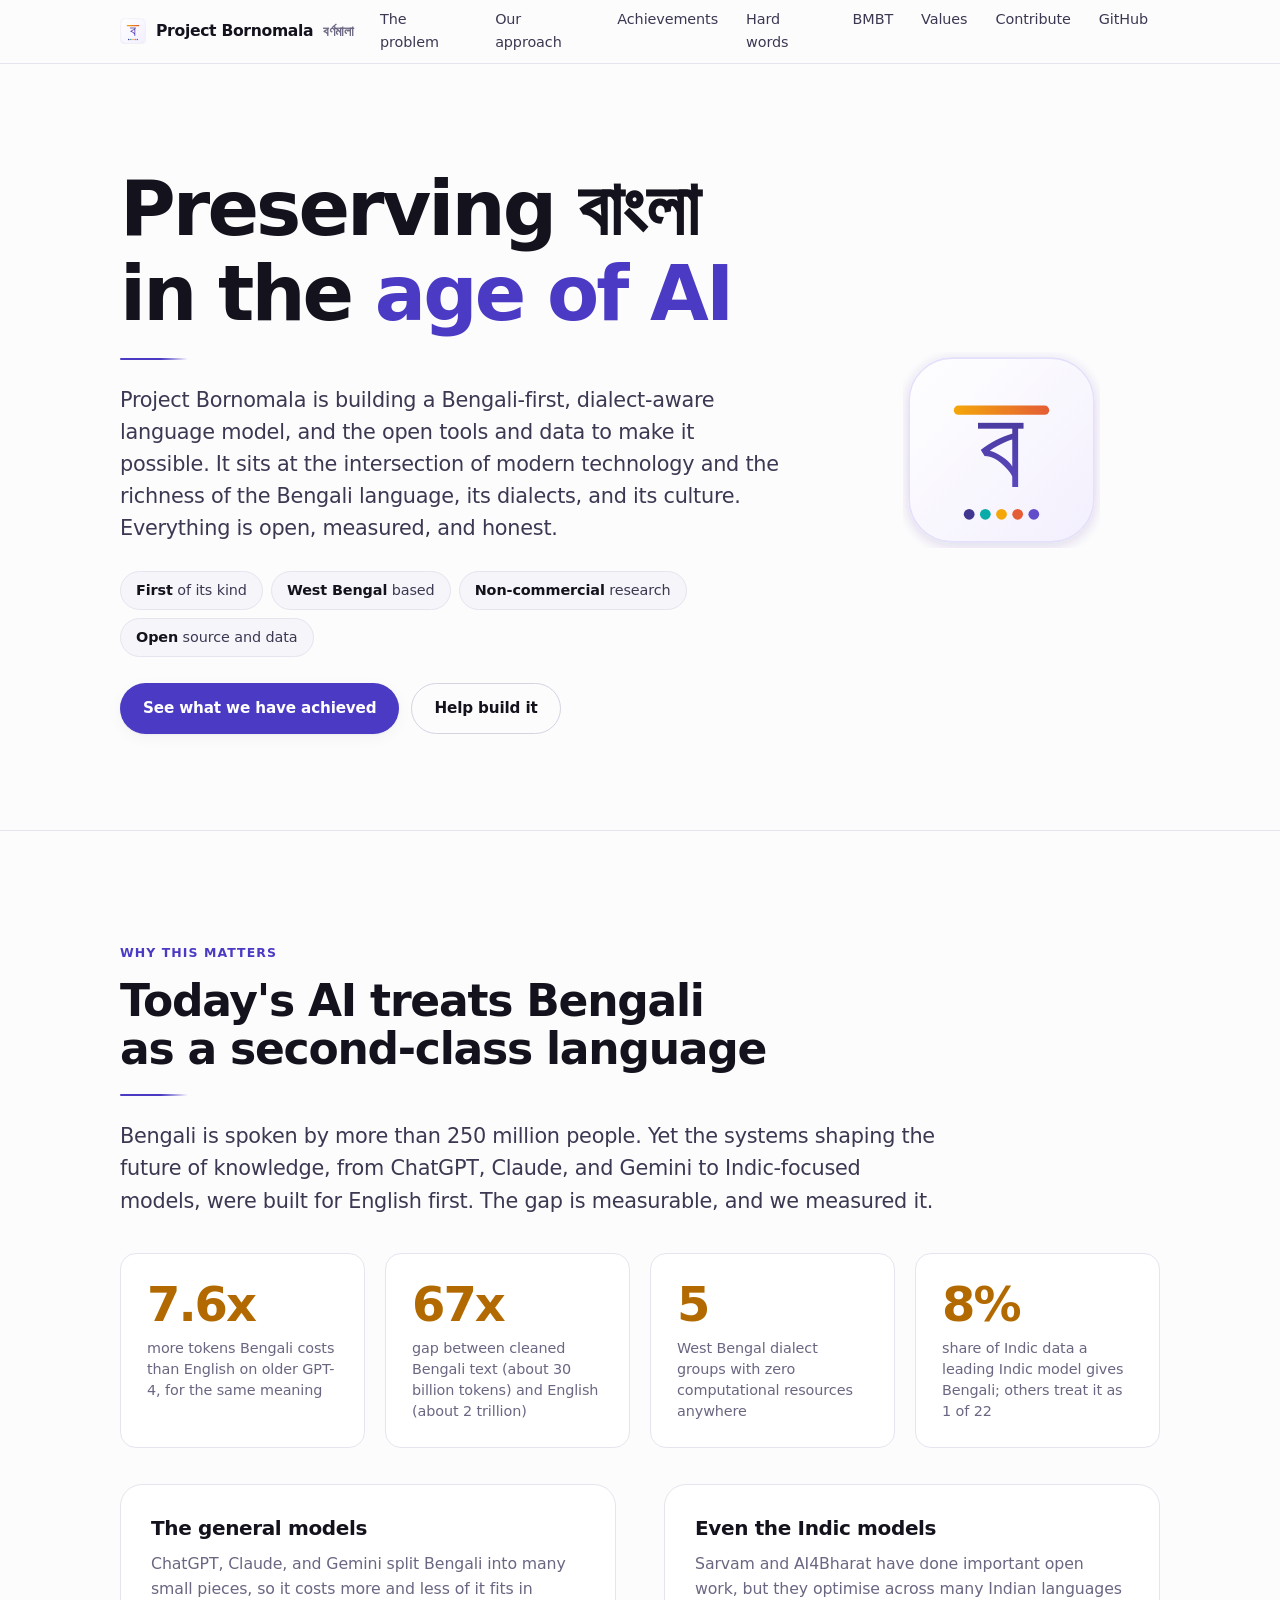
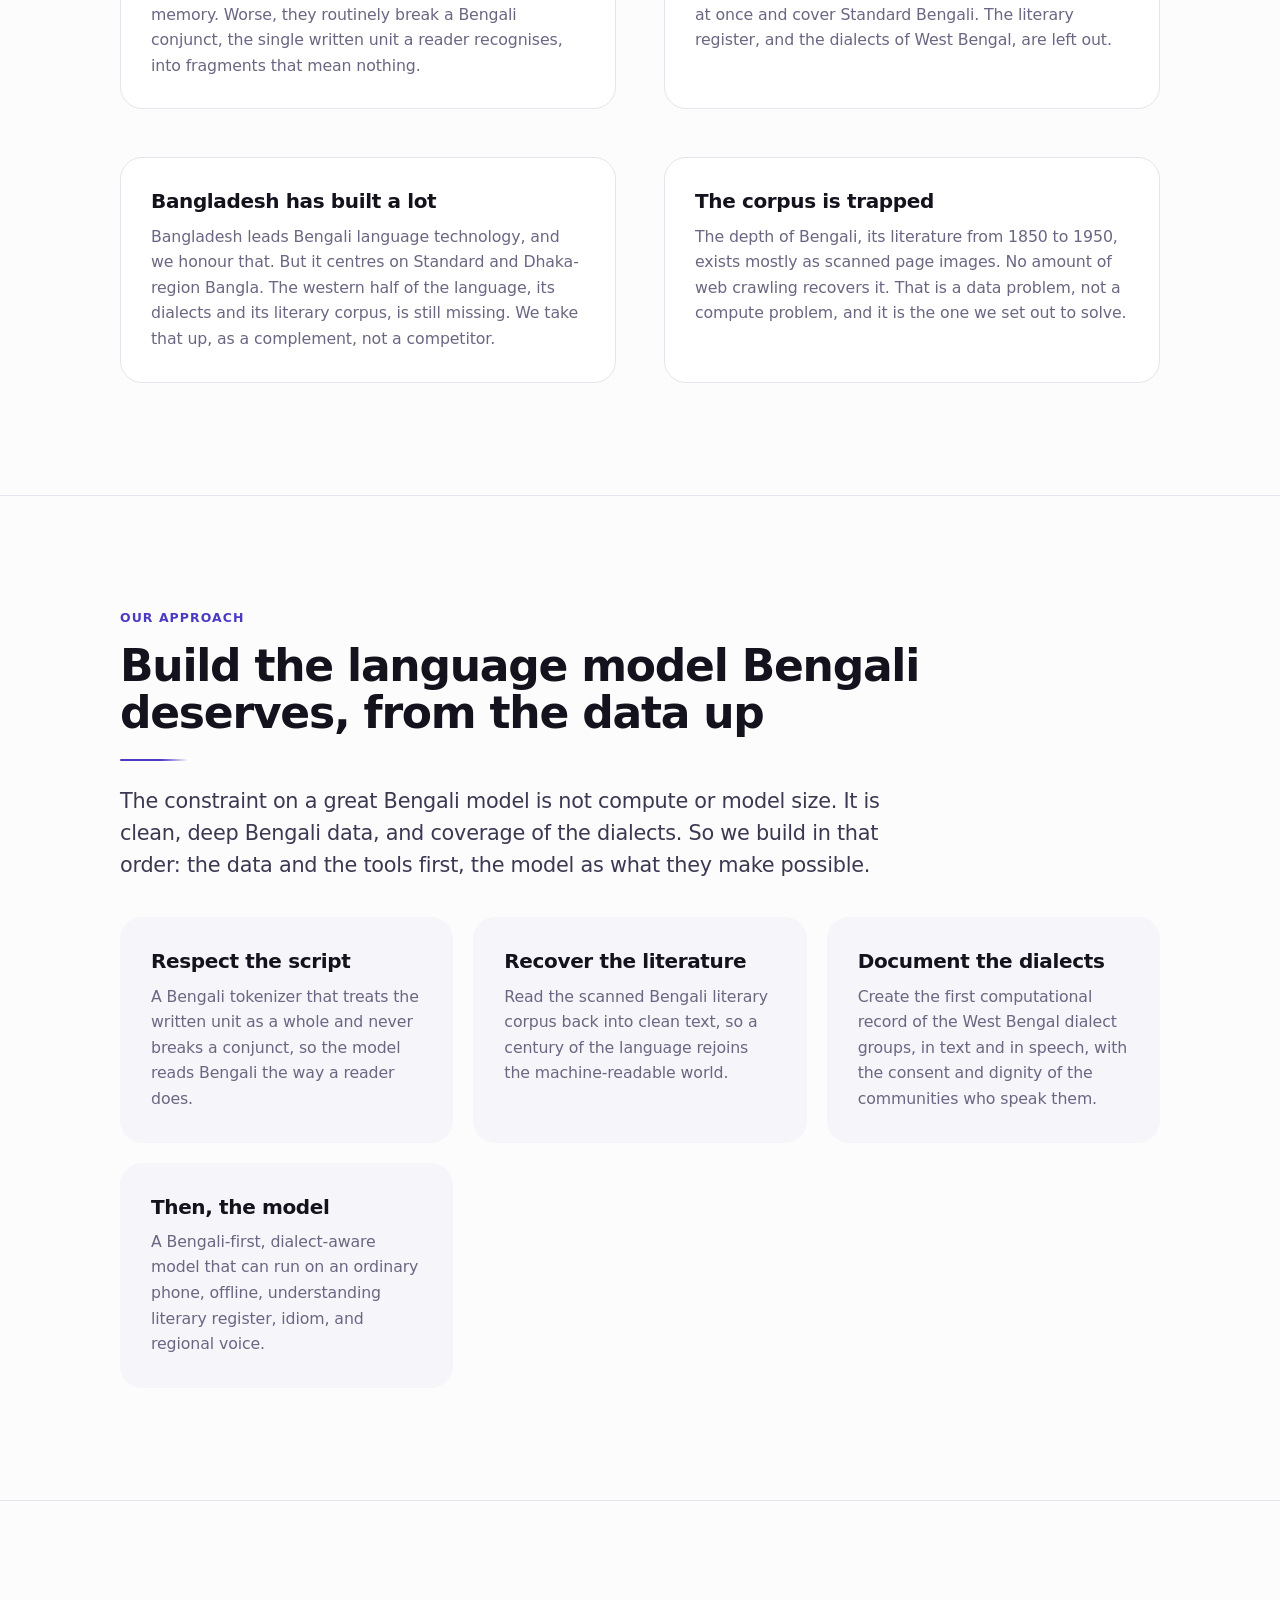
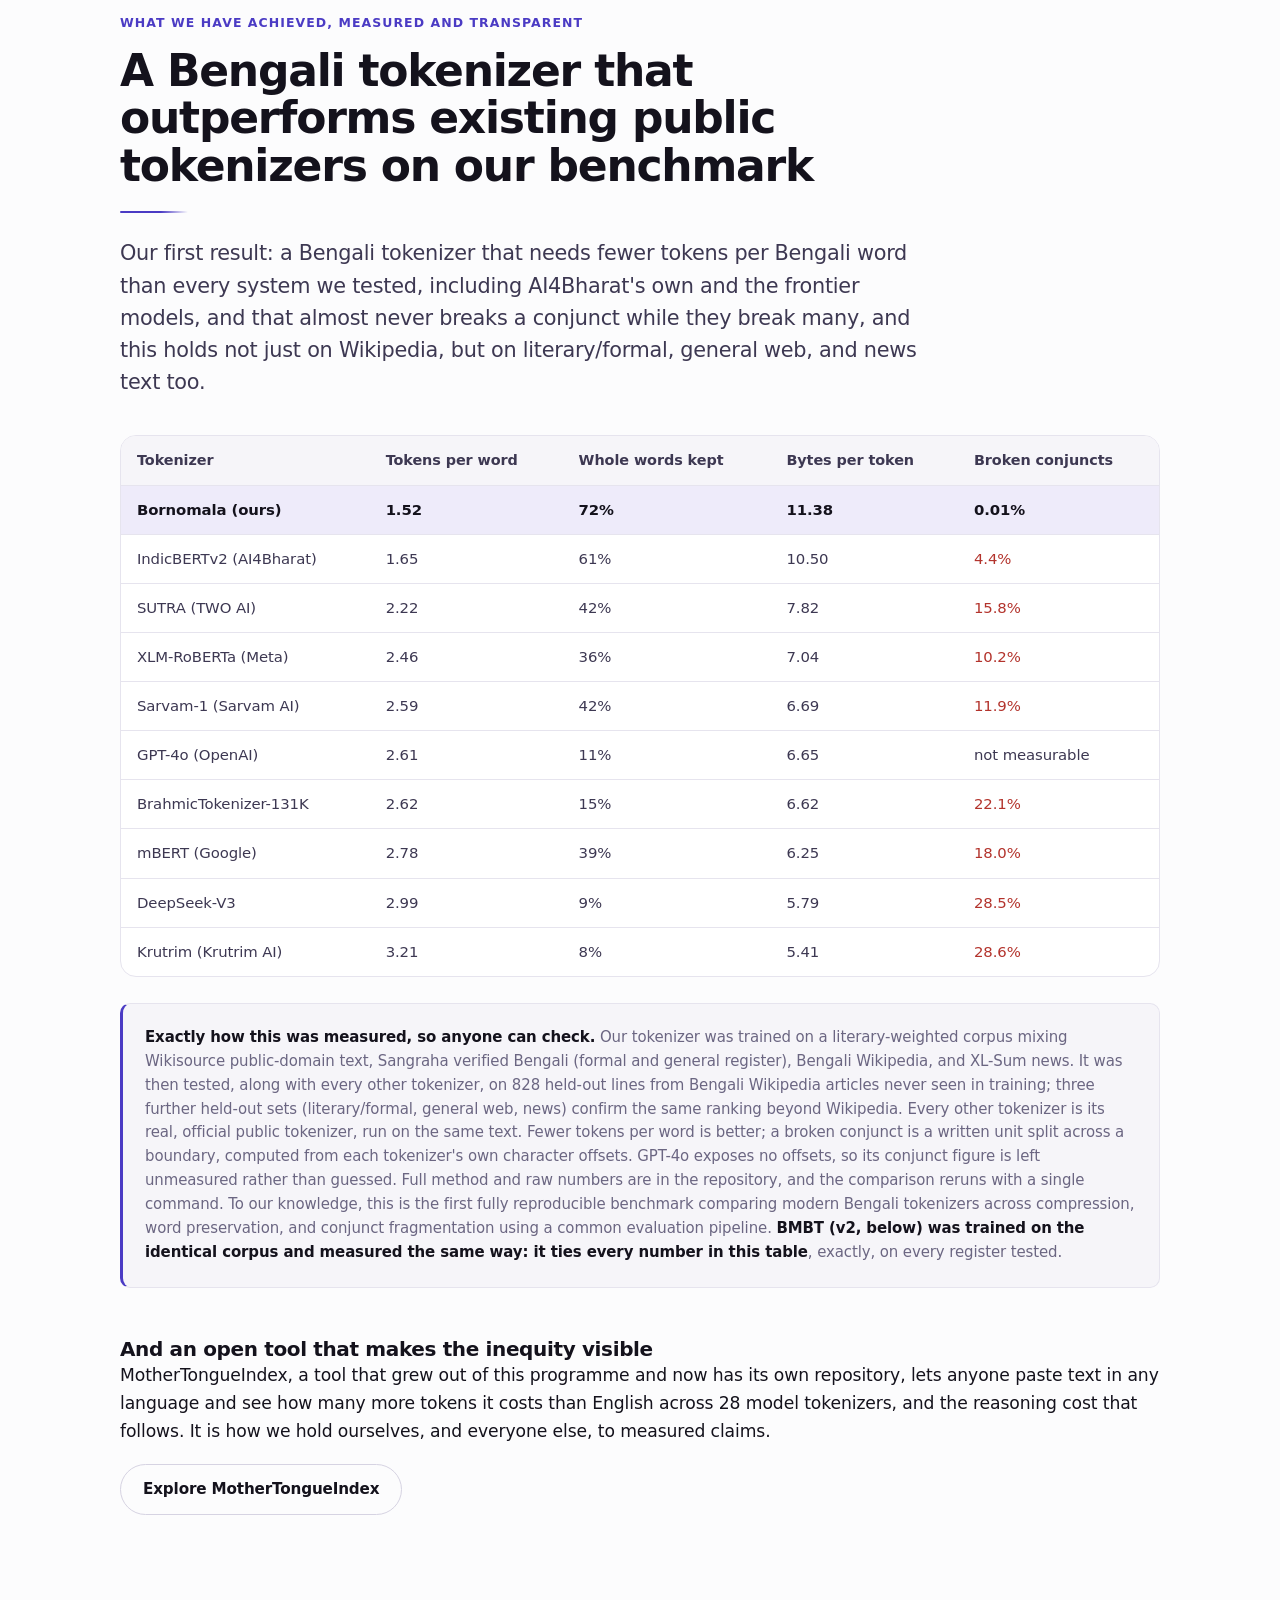
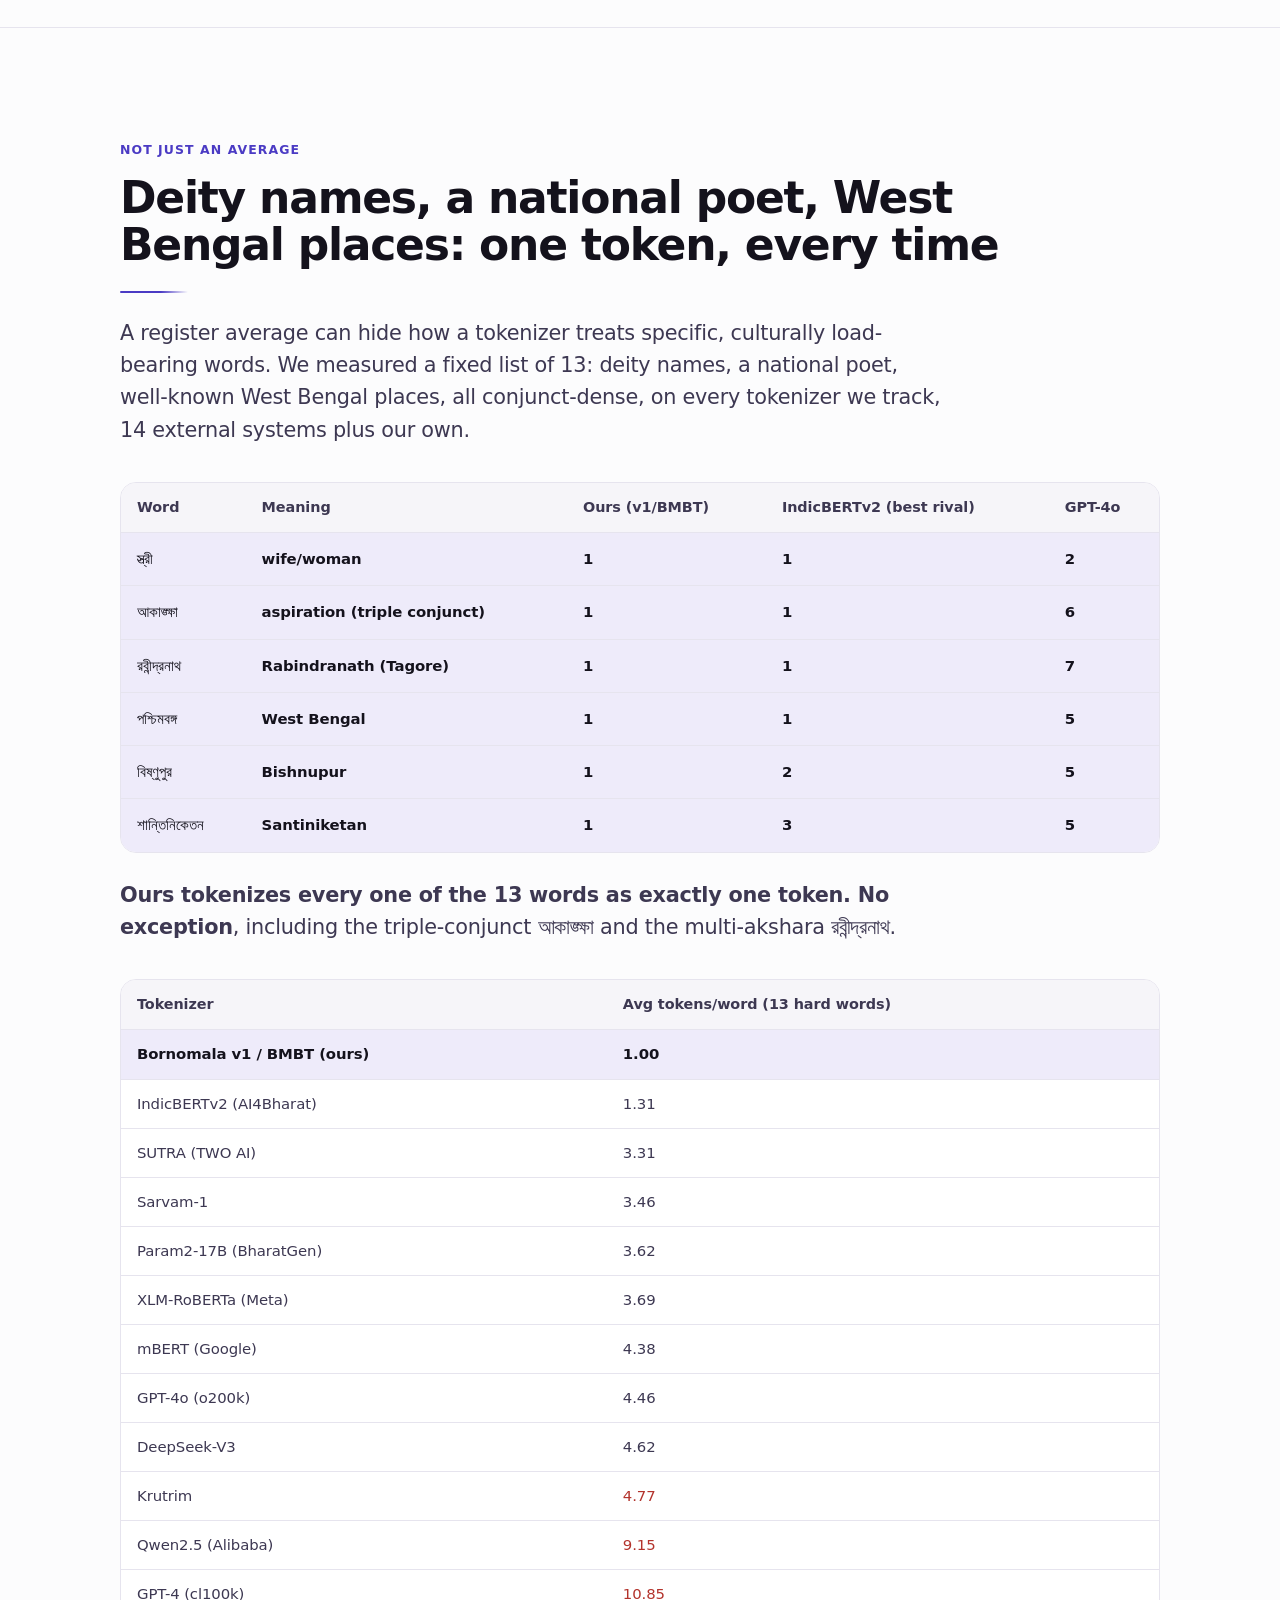
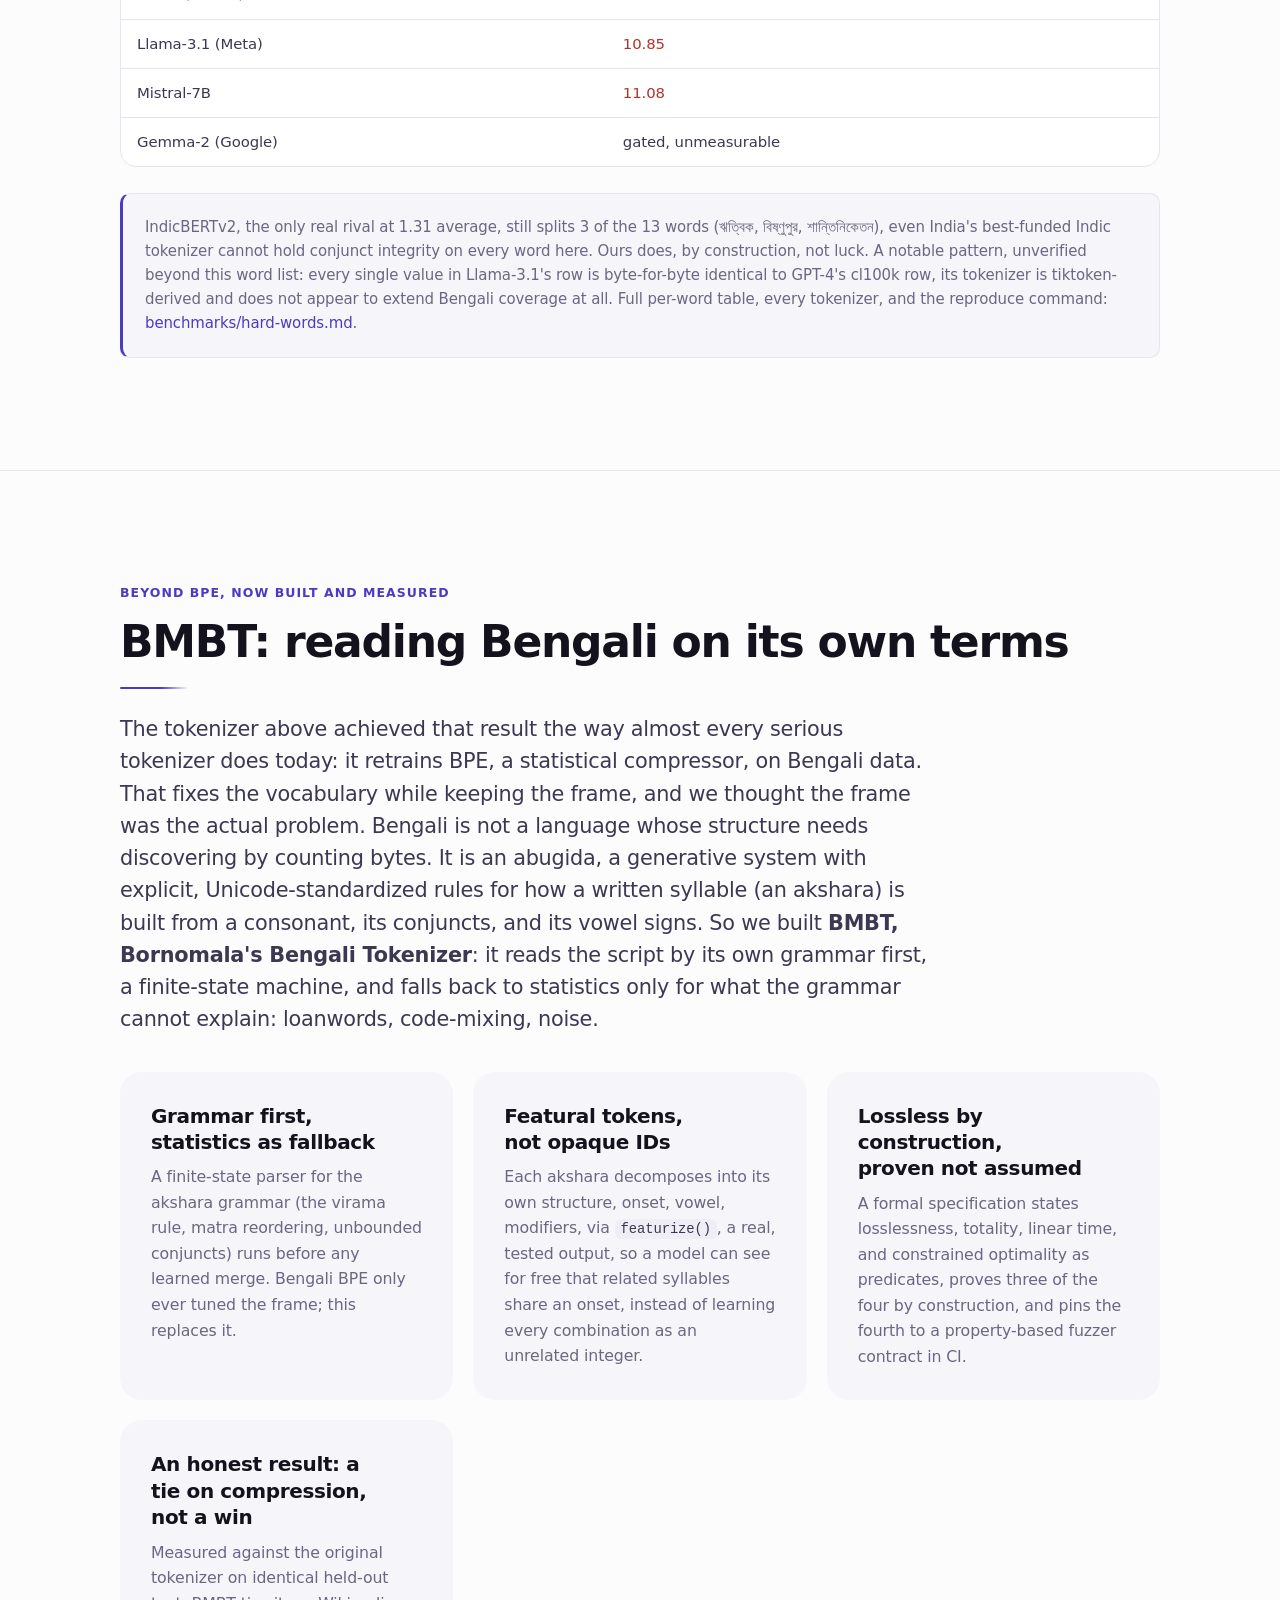
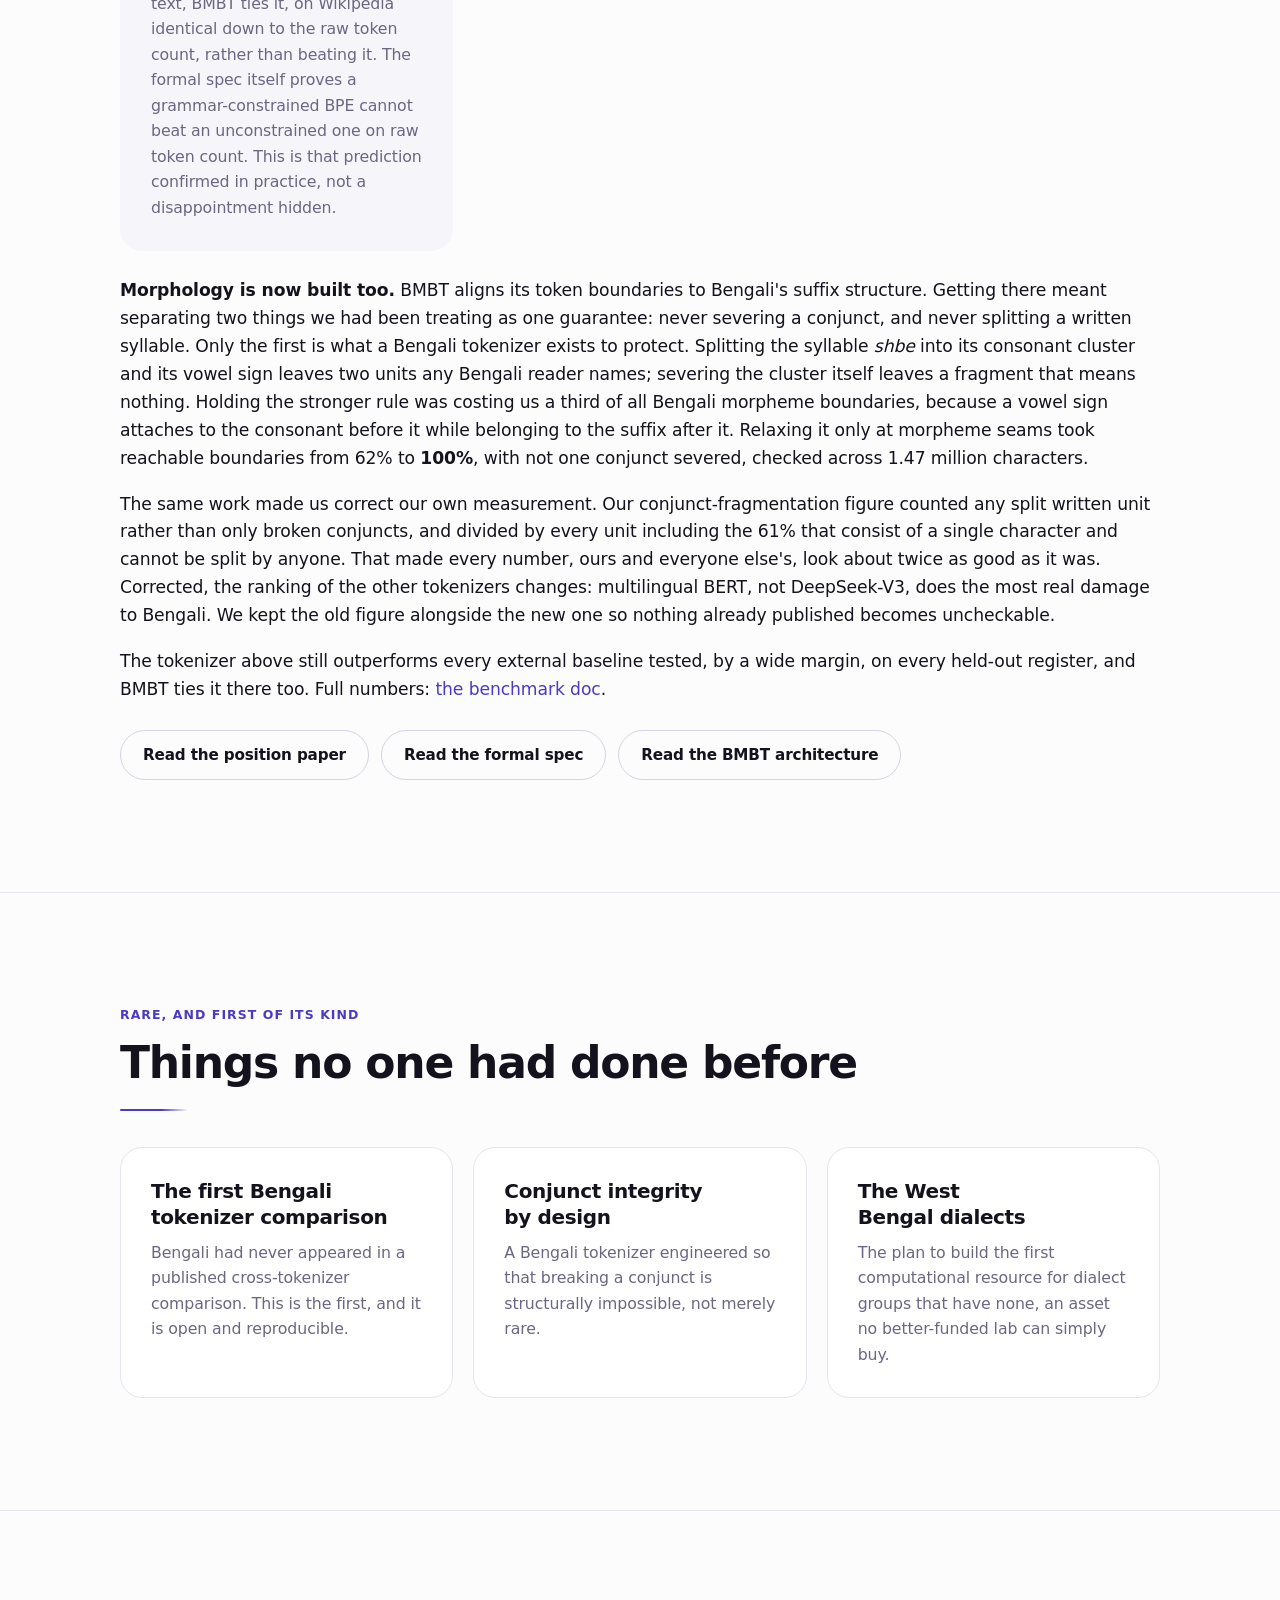
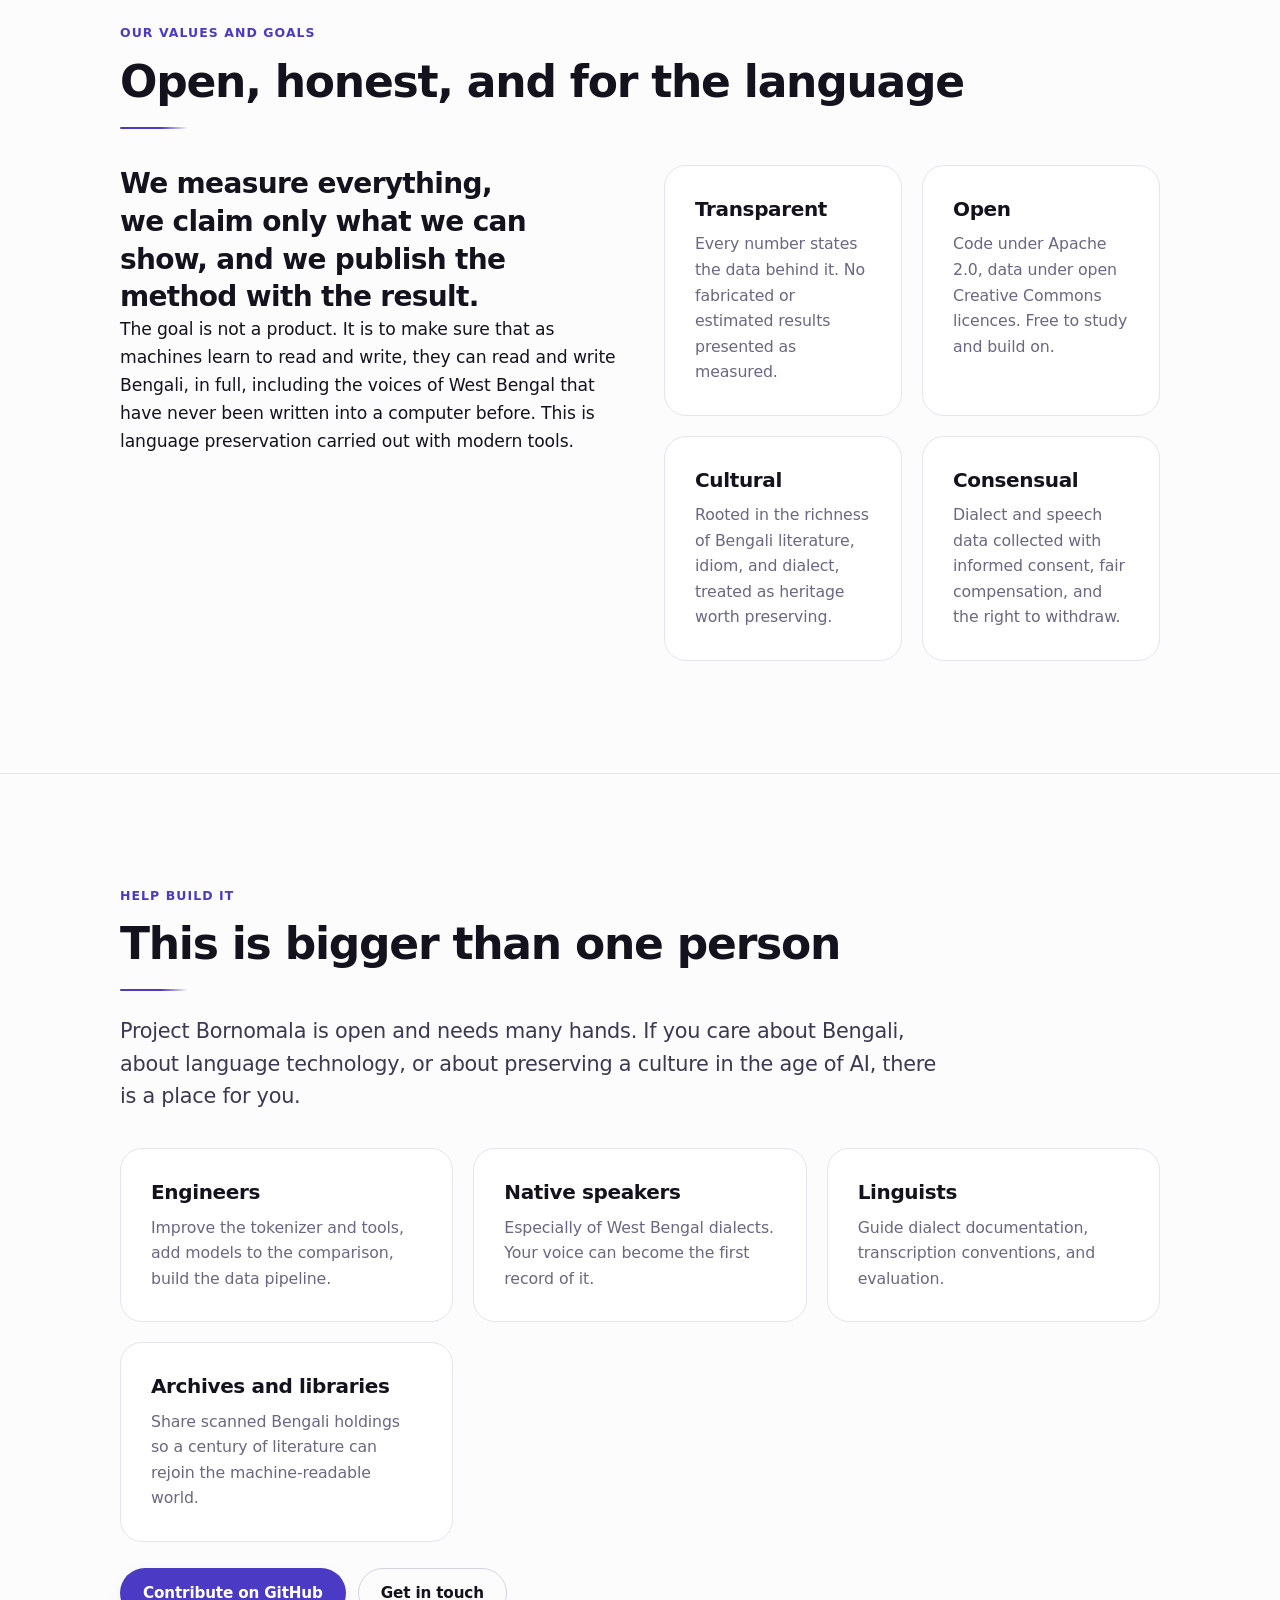
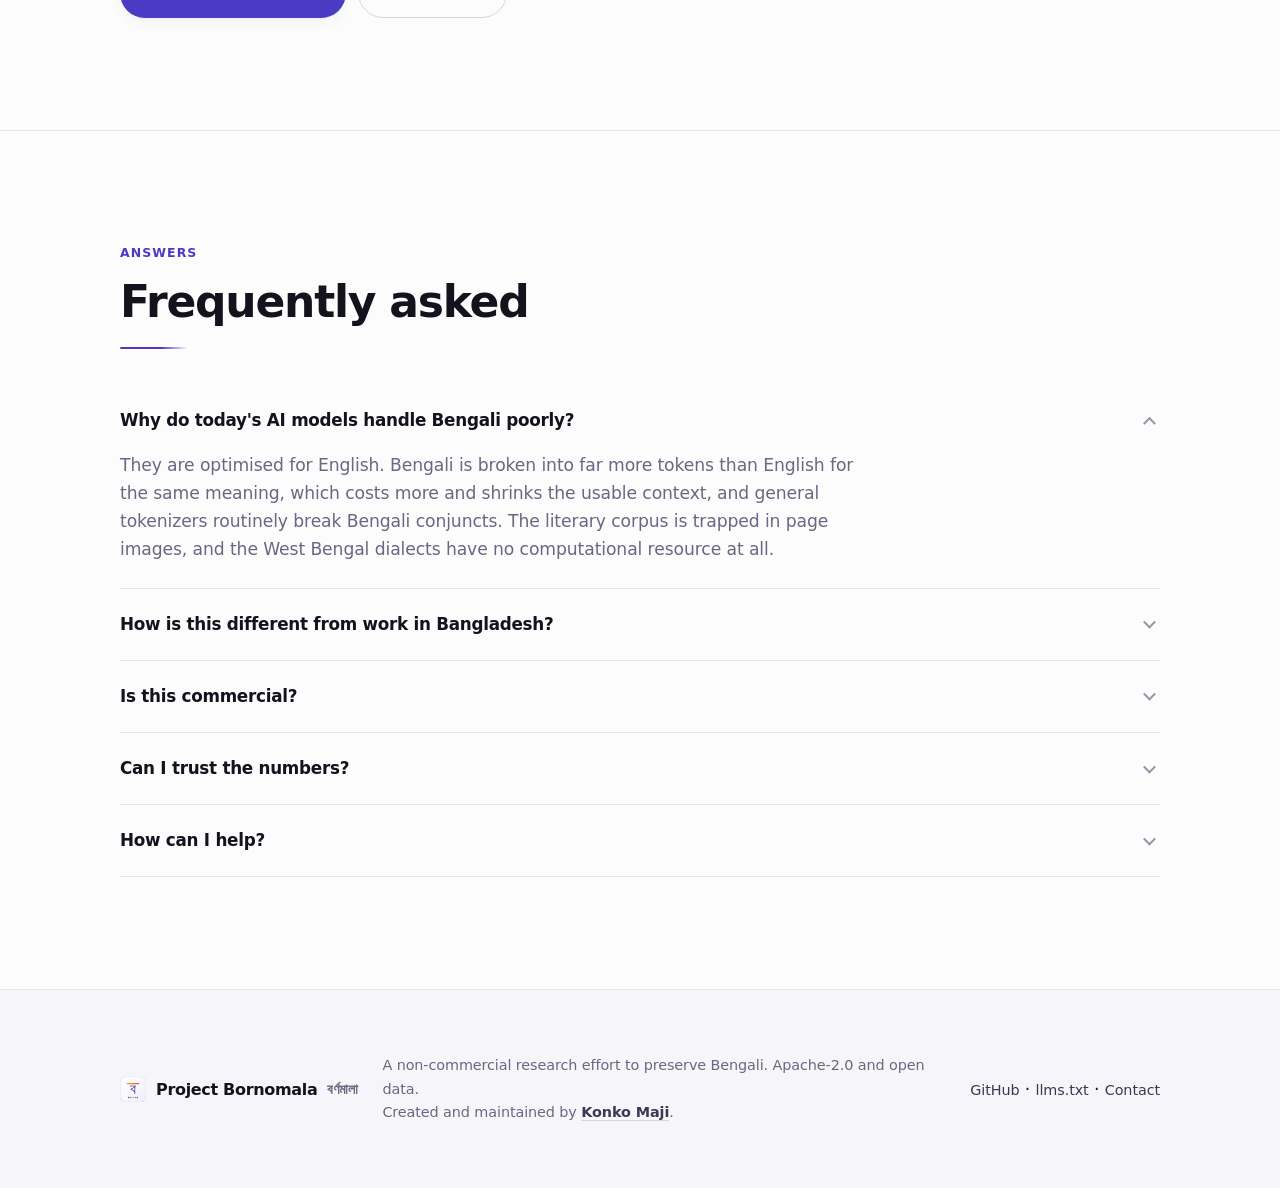
==== commit 12391d77: "design: drop the hero eyebrow, credit Konko Maji, fix two layout defects Removed the hero line "A fi" ====
--- a/docs/index.html
+++ b/docs/index.html
@@ -86,7 +86,6 @@
 <section class="section hero">
   <div class="container hero-grid">
     <div>
-      <p class="eyebrow">A first of its kind, non-commercial research effort from West Bengal</p>
       <h1>Preserving <span class="bn">বাংলা</span> in the <span class="grad">age of AI</span></h1>
       <div class="matra"></div>
       <p class="lede">Project Bornomala is building a Bengali-first, dialect-aware language model, and the open tools and data to make it possible. It sits at the intersection of modern technology and the richness of the Bengali language, its dialects, and its culture. Everything is open, measured, and honest.</p>
@@ -348,7 +347,8 @@
 <footer class="site">
   <div class="container">
     <div class="brand"><img src="assets/logo.svg" alt="" width="28"/> Project Bornomala <span class="bn">বর্ণমালা</span></div>
-    <div class="muted">A non-commercial research effort to preserve Bengali. Apache-2.0 and open data. Konko Maji.</div>
+    <div class="muted">A non-commercial research effort to preserve Bengali. Apache-2.0 and open data.<br/>
+      Created and maintained by <a class="credit" href="https://www.linkedin.com/in/konkomaji/" rel="me noopener" target="_blank">Konko Maji</a>.</div>
     <div><a href="https://github.com/konkomaji/bornomala">GitHub</a> &middot; <a href="llms.txt">llms.txt</a> &middot; <a href="mailto:work.konkomaji@gmail.com">Contact</a></div>
   </div>
 </footer>
--- a/docs/assets/styles.css
+++ b/docs/assets/styles.css
@@ -47,7 +47,7 @@
   --e1: 0 1px 2px rgba(20,18,28,.04), 0 4px 16px rgba(20,18,28,.04);
   --e2: 0 2px 6px rgba(20,18,28,.06), 0 16px 40px rgba(20,18,28,.08);
 
-  --maxw: 1080px;
+  --maxw: 1120px;
   --gutter: clamp(20px, 5vw, 40px);
 
   /* Fluid type scale */
@@ -100,6 +100,10 @@
   line-height: 1.9;
   letter-spacing: 0;
 }
+/* In a heading the script must follow the heading's own leading, or a single
+   Bengali word silently doubles the gap between display lines. */
+h1 .bn, h2 .bn, h3 .bn, .brand .bn { line-height: inherit; }
+h1 .bn, h2 .bn { line-height: 1.15; }
 
 /* --- layout --------------------------------------------------------------- */
 .container {
@@ -267,6 +271,9 @@
   gap: clamp(14px, 2.2vw, 20px);
   grid-template-columns: 1fr;
 }
+/* auto-fit rather than a fixed count: four 240px columns at the desktop max
+   width squeeze body copy to three or four words a line. */
+.cards, .contribute { grid-template-columns: repeat(auto-fit, minmax(252px, 1fr)); }
 
 .card, .who {
   background: var(--surface);
@@ -413,7 +420,6 @@
 
 /* --- responsive ----------------------------------------------------------- */
 @media (min-width: 600px) {
-  .cards, .contribute { grid-template-columns: repeat(2, minmax(0, 1fr)); }
   .stats { grid-template-columns: repeat(4, minmax(0, 1fr)); }
   footer.site .container {
     grid-template-columns: auto 1fr auto;
@@ -428,8 +434,7 @@
   .two { grid-template-columns: repeat(2, minmax(0, 1fr)); gap: clamp(24px, 4vw, 48px); }
   .hero-grid { grid-template-columns: 1.35fr .65fr; }
   .hero-art { display: block; }
-  .cards { grid-template-columns: repeat(4, minmax(0, 1fr)); }
-  .contribute { grid-template-columns: repeat(4, minmax(0, 1fr)); }
+  /* .cards and .contribute size themselves via auto-fit above. */
 }
 
 /* Mobile nav: the sheet only exists below the desktop breakpoint. */
@@ -477,3 +482,12 @@
 .section > .container > .cards + p,
 .section > .container > .note + p { margin-top: clamp(18px, 2.6vw, 26px); }
 .faq-list { display: block; }
+
+/* Credit line: reads as text until you look at it, then it is clearly a link. */
+.credit {
+  color: var(--ink);
+  font-weight: 600;
+  border-bottom: 1px solid var(--outline-2);
+  transition: color .18s var(--swift), border-color .18s var(--swift);
+}
+.credit:hover { color: var(--accent); border-color: var(--accent); text-decoration: none; }
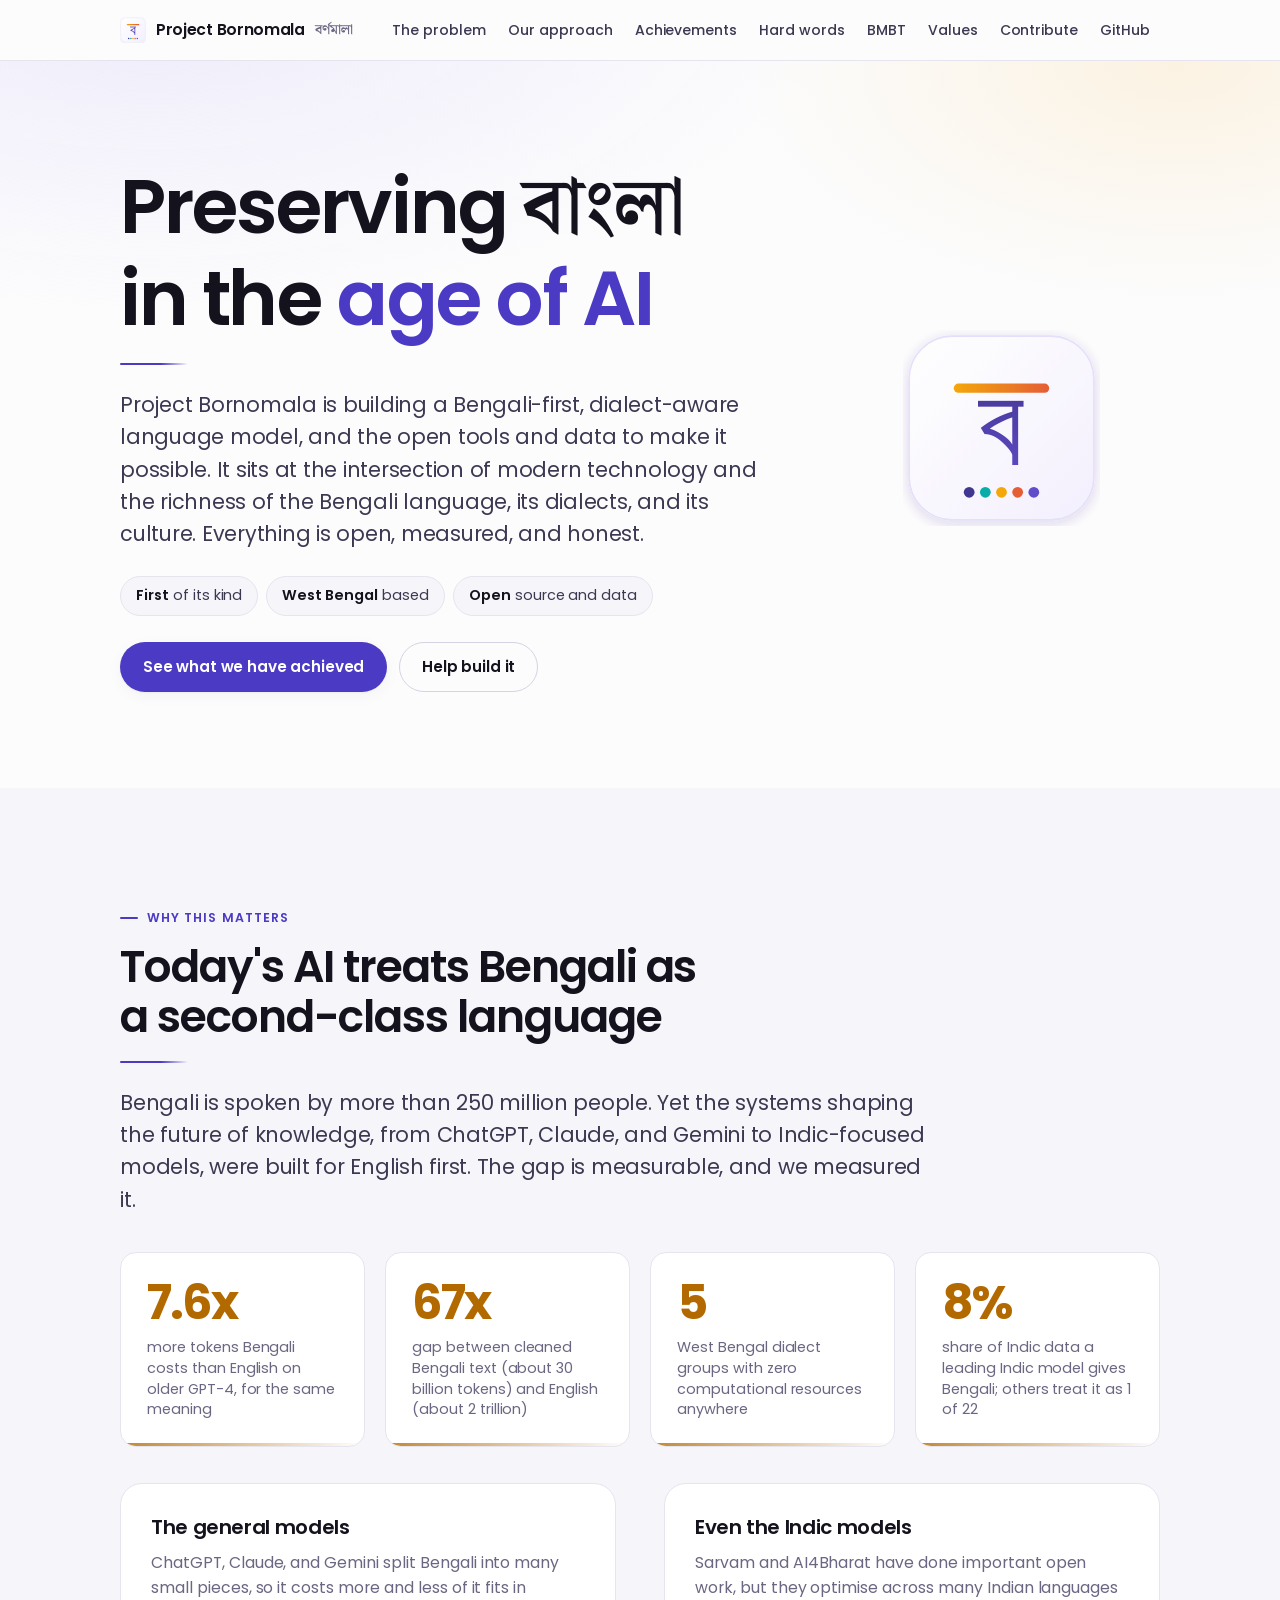
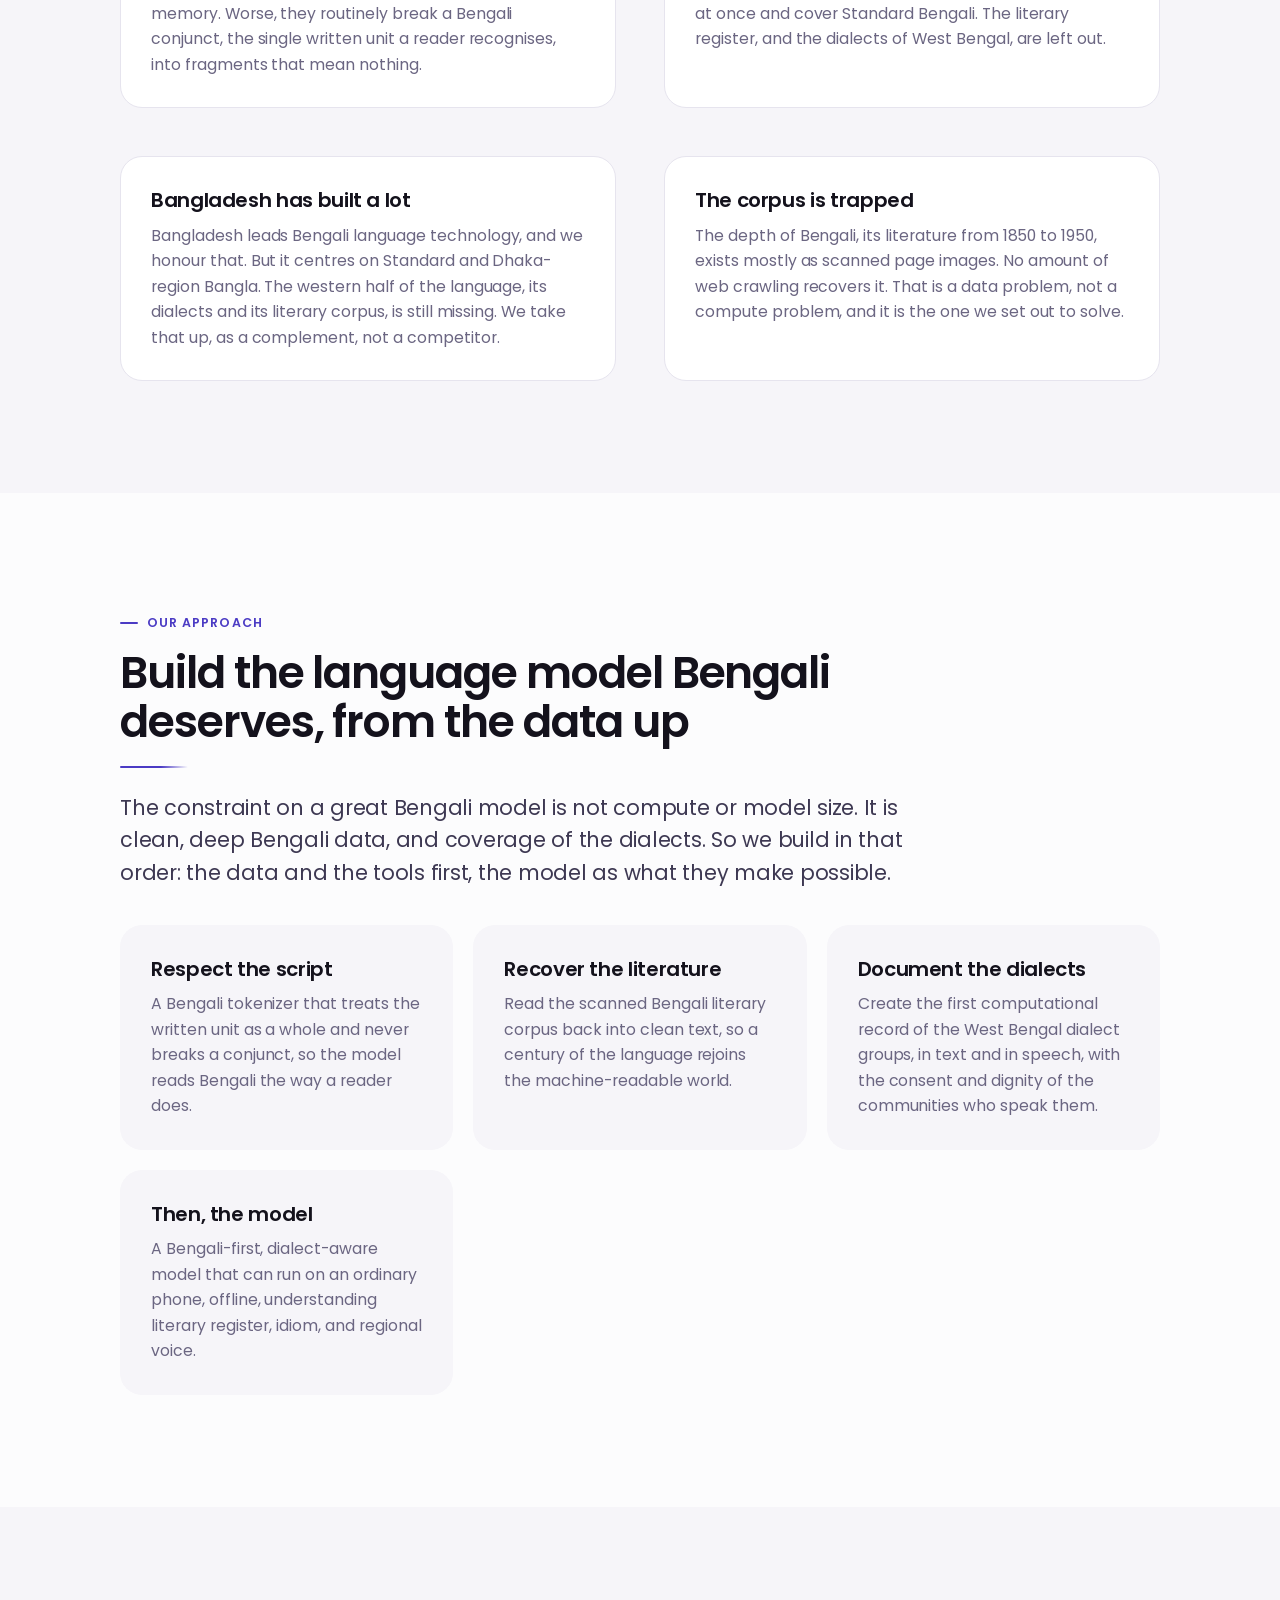
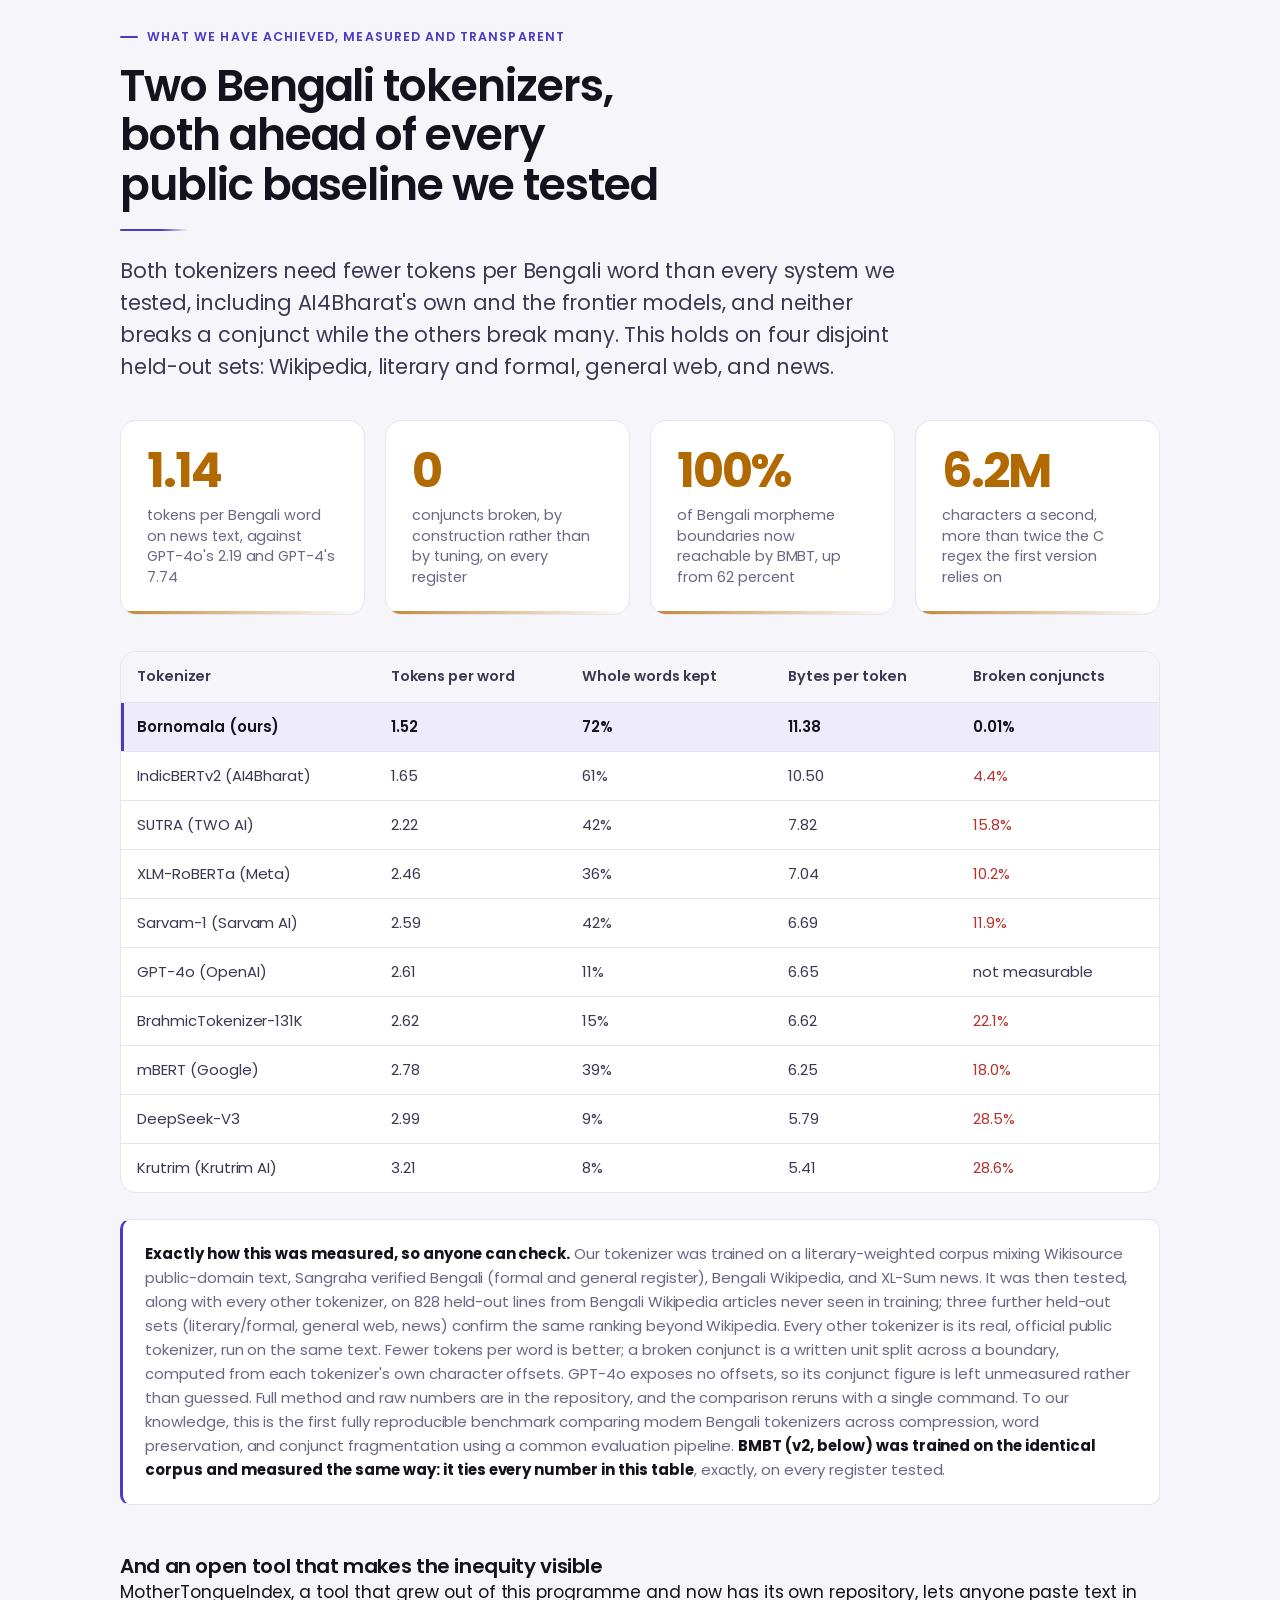
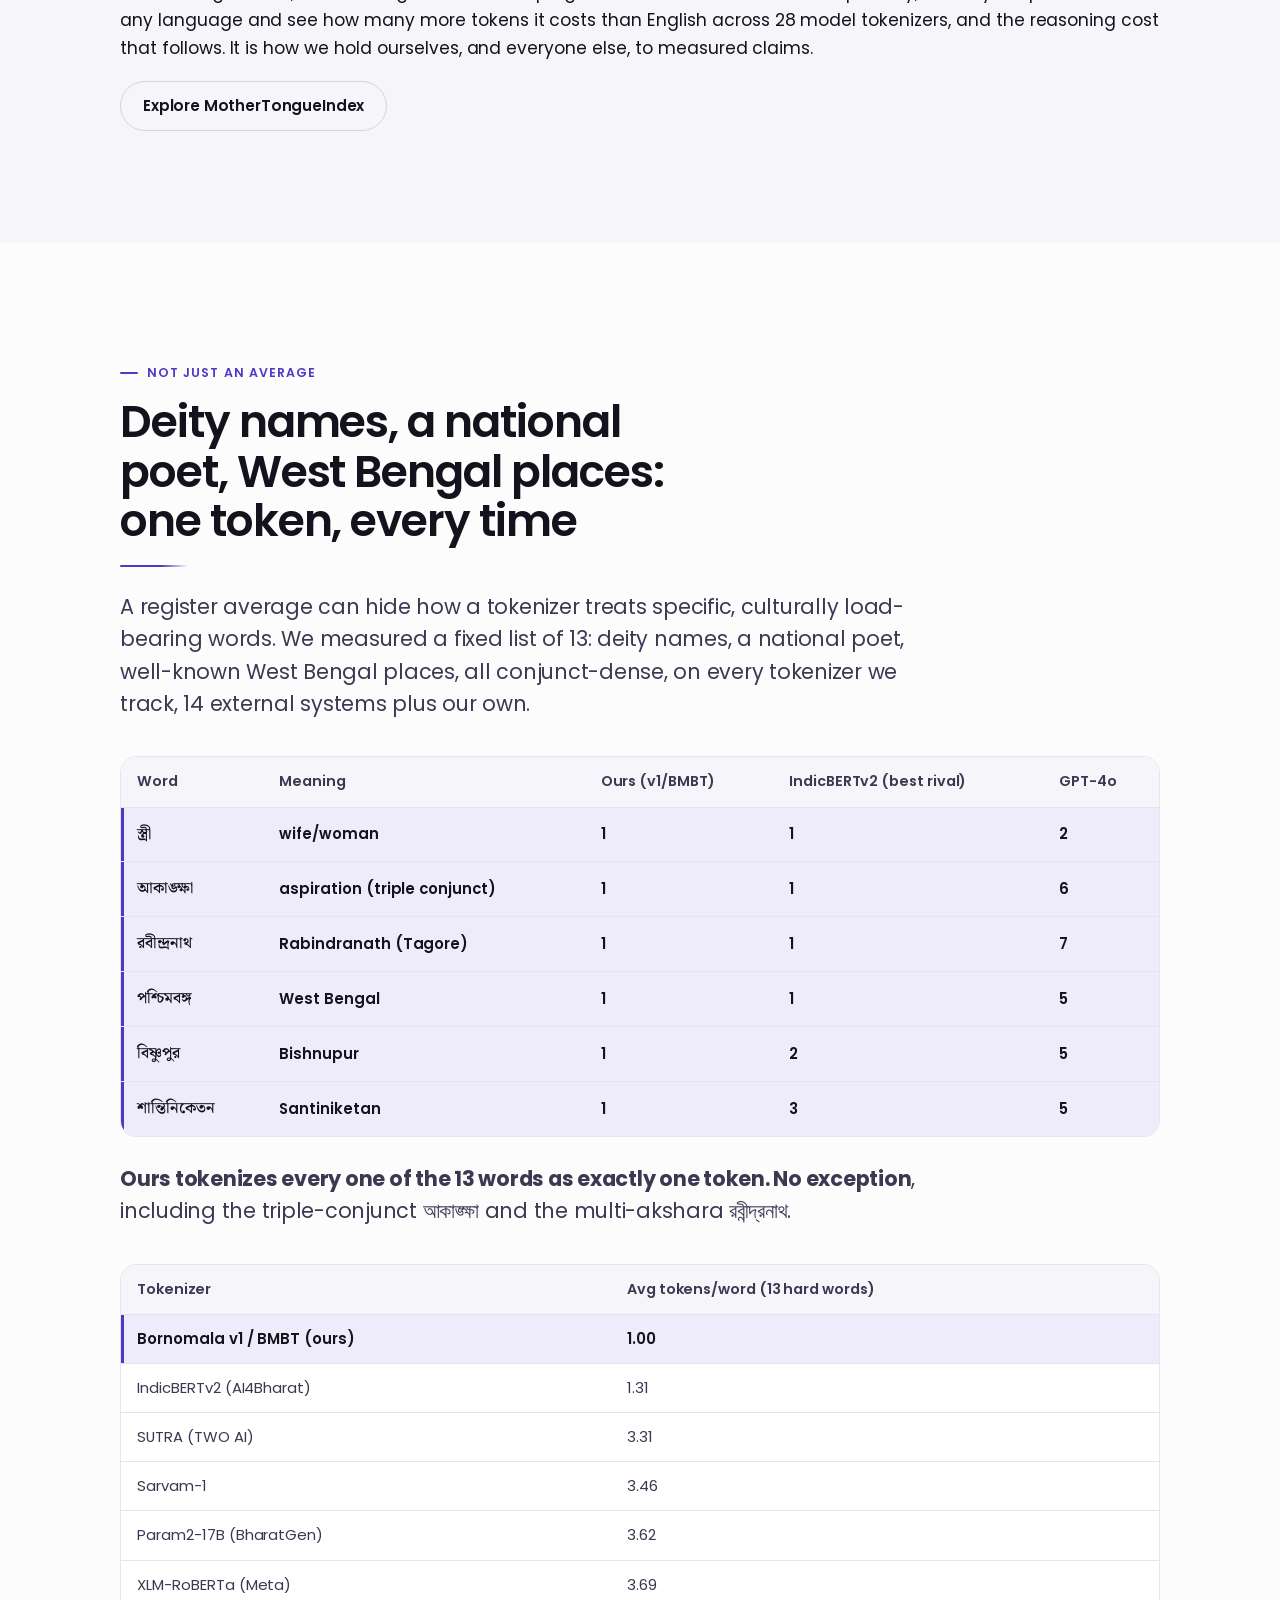
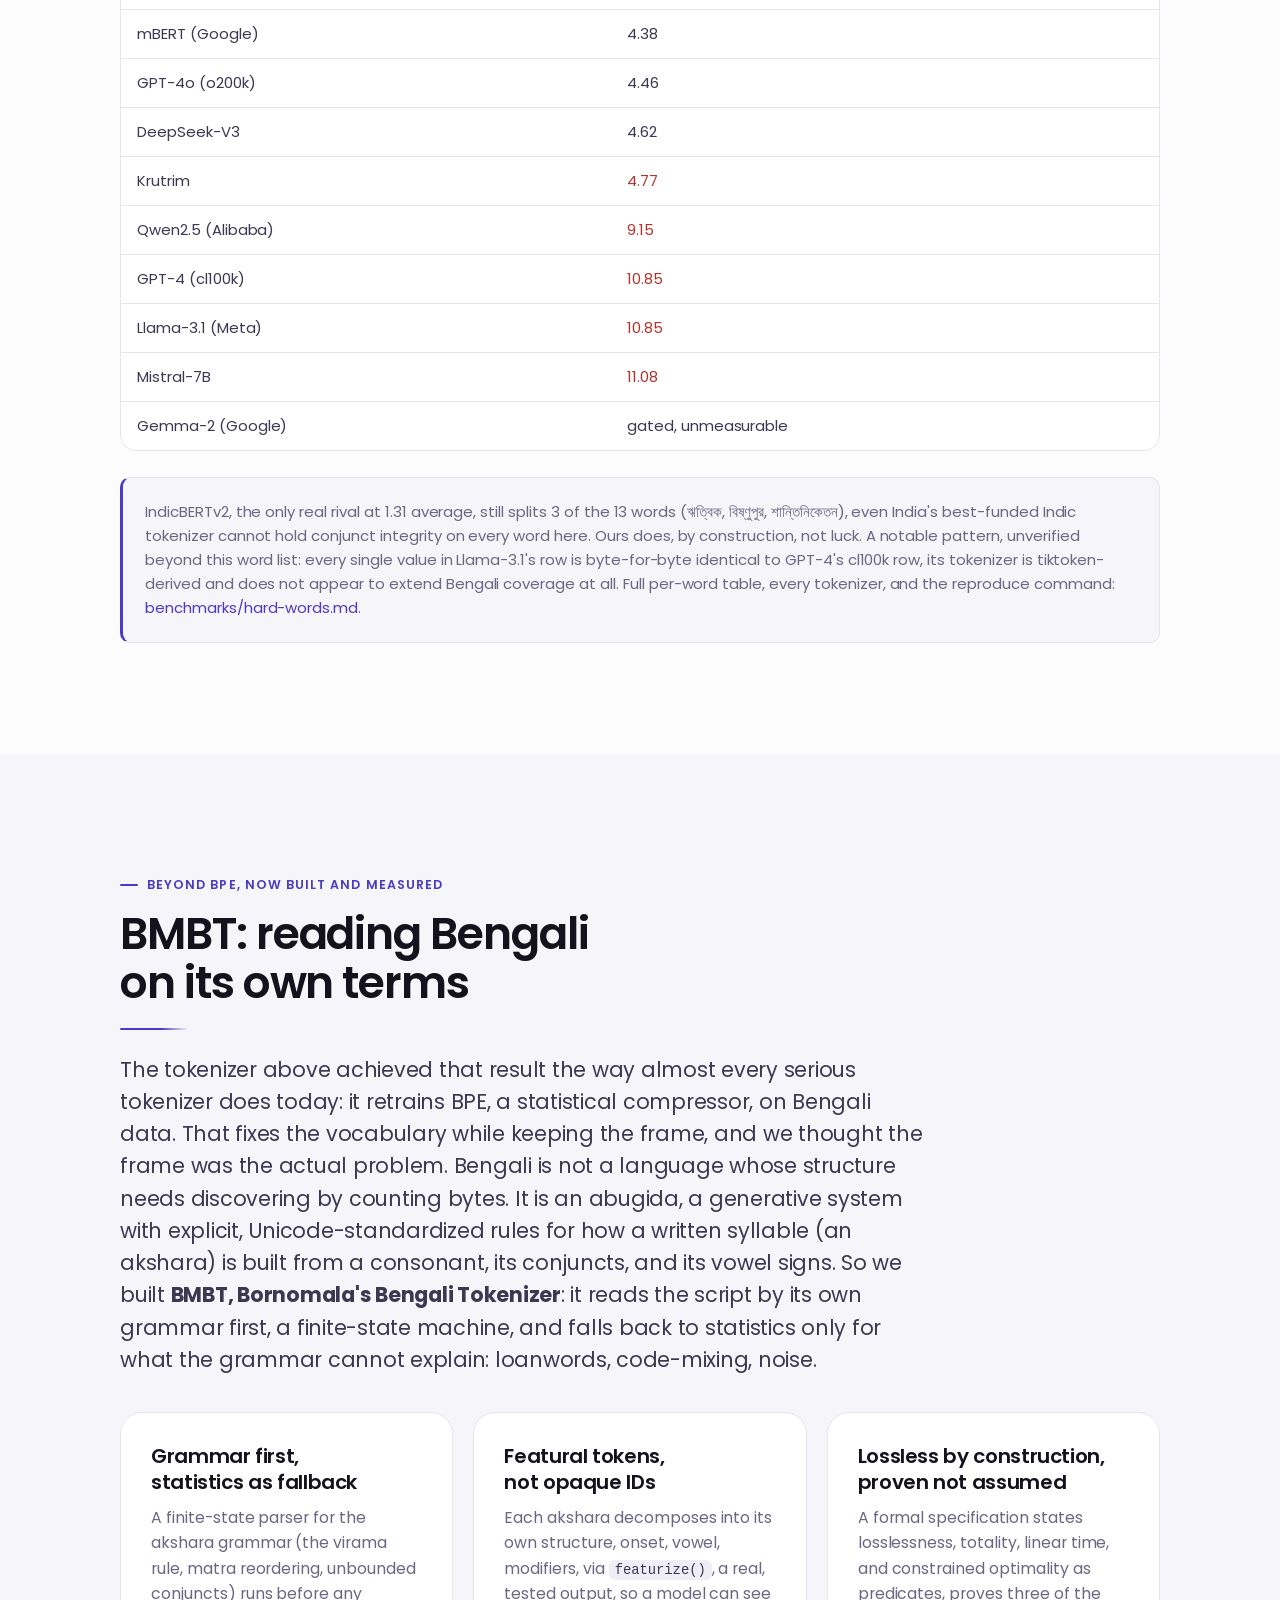
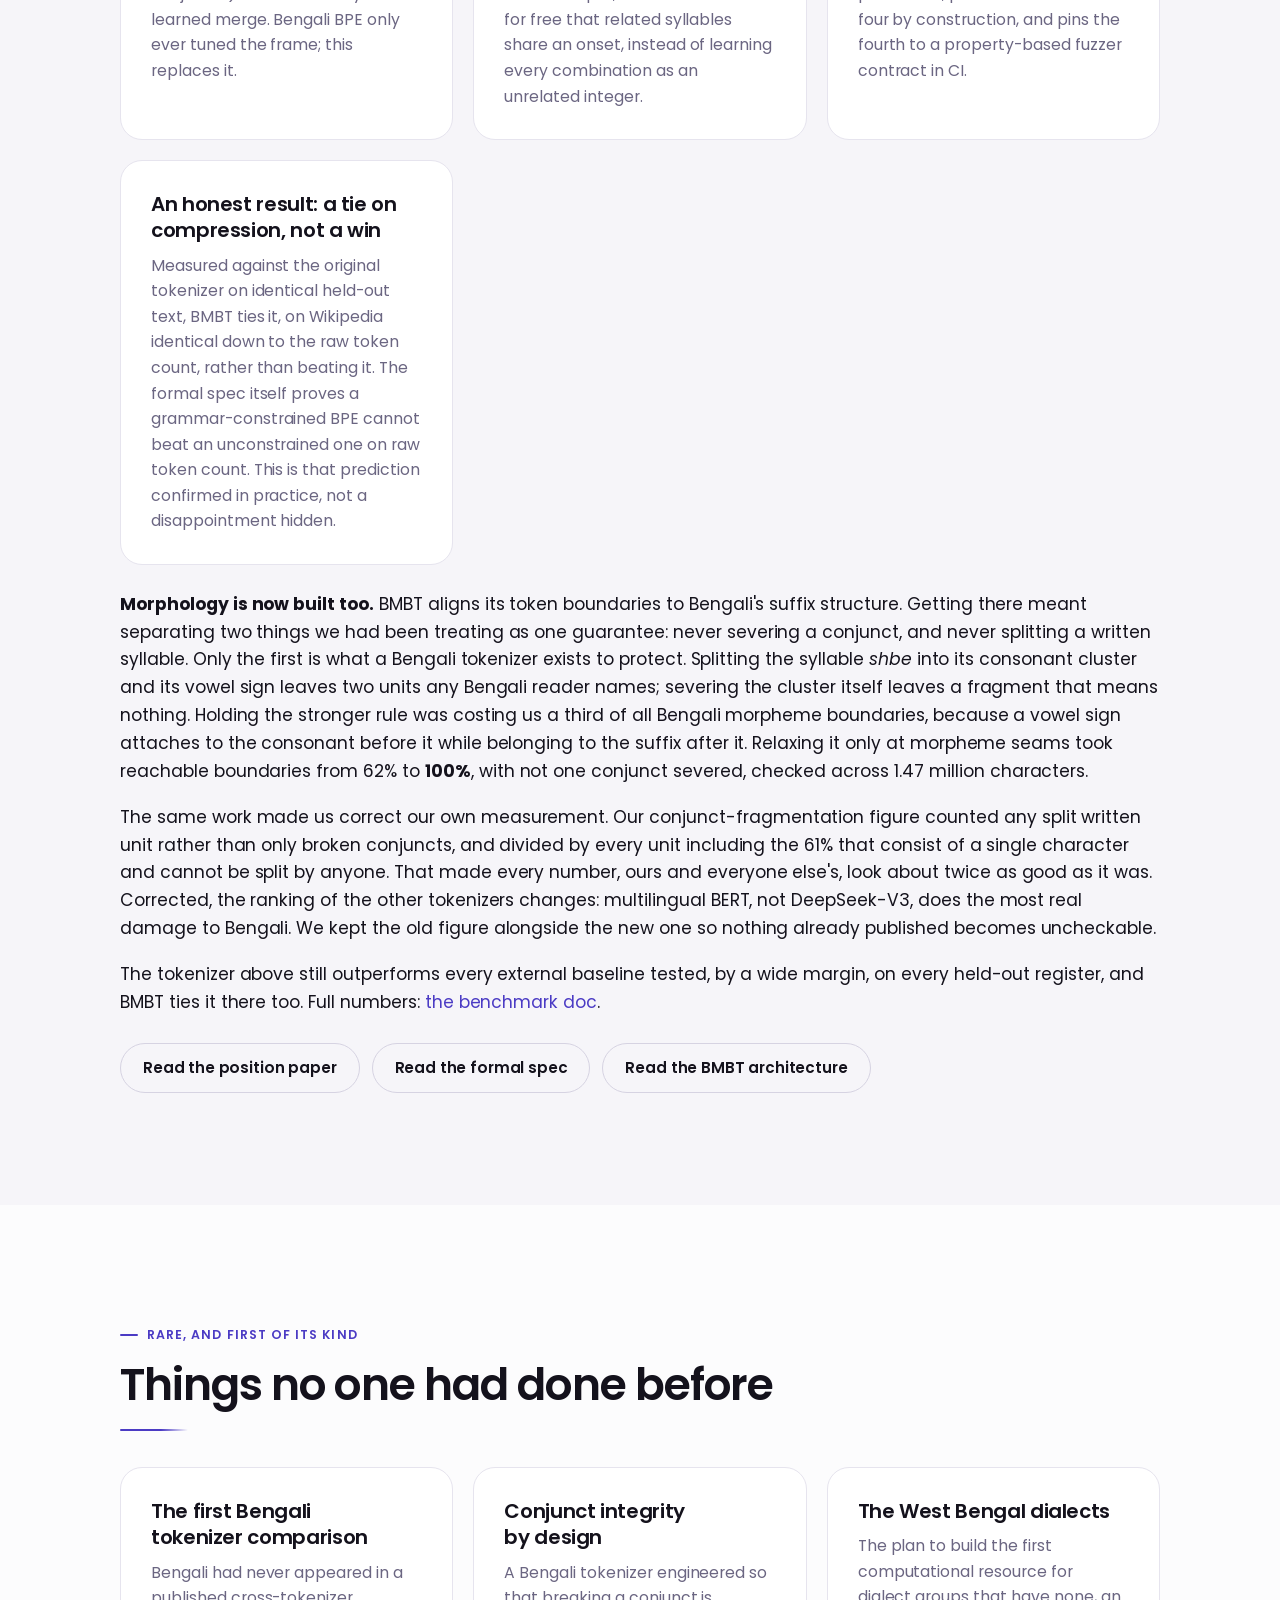
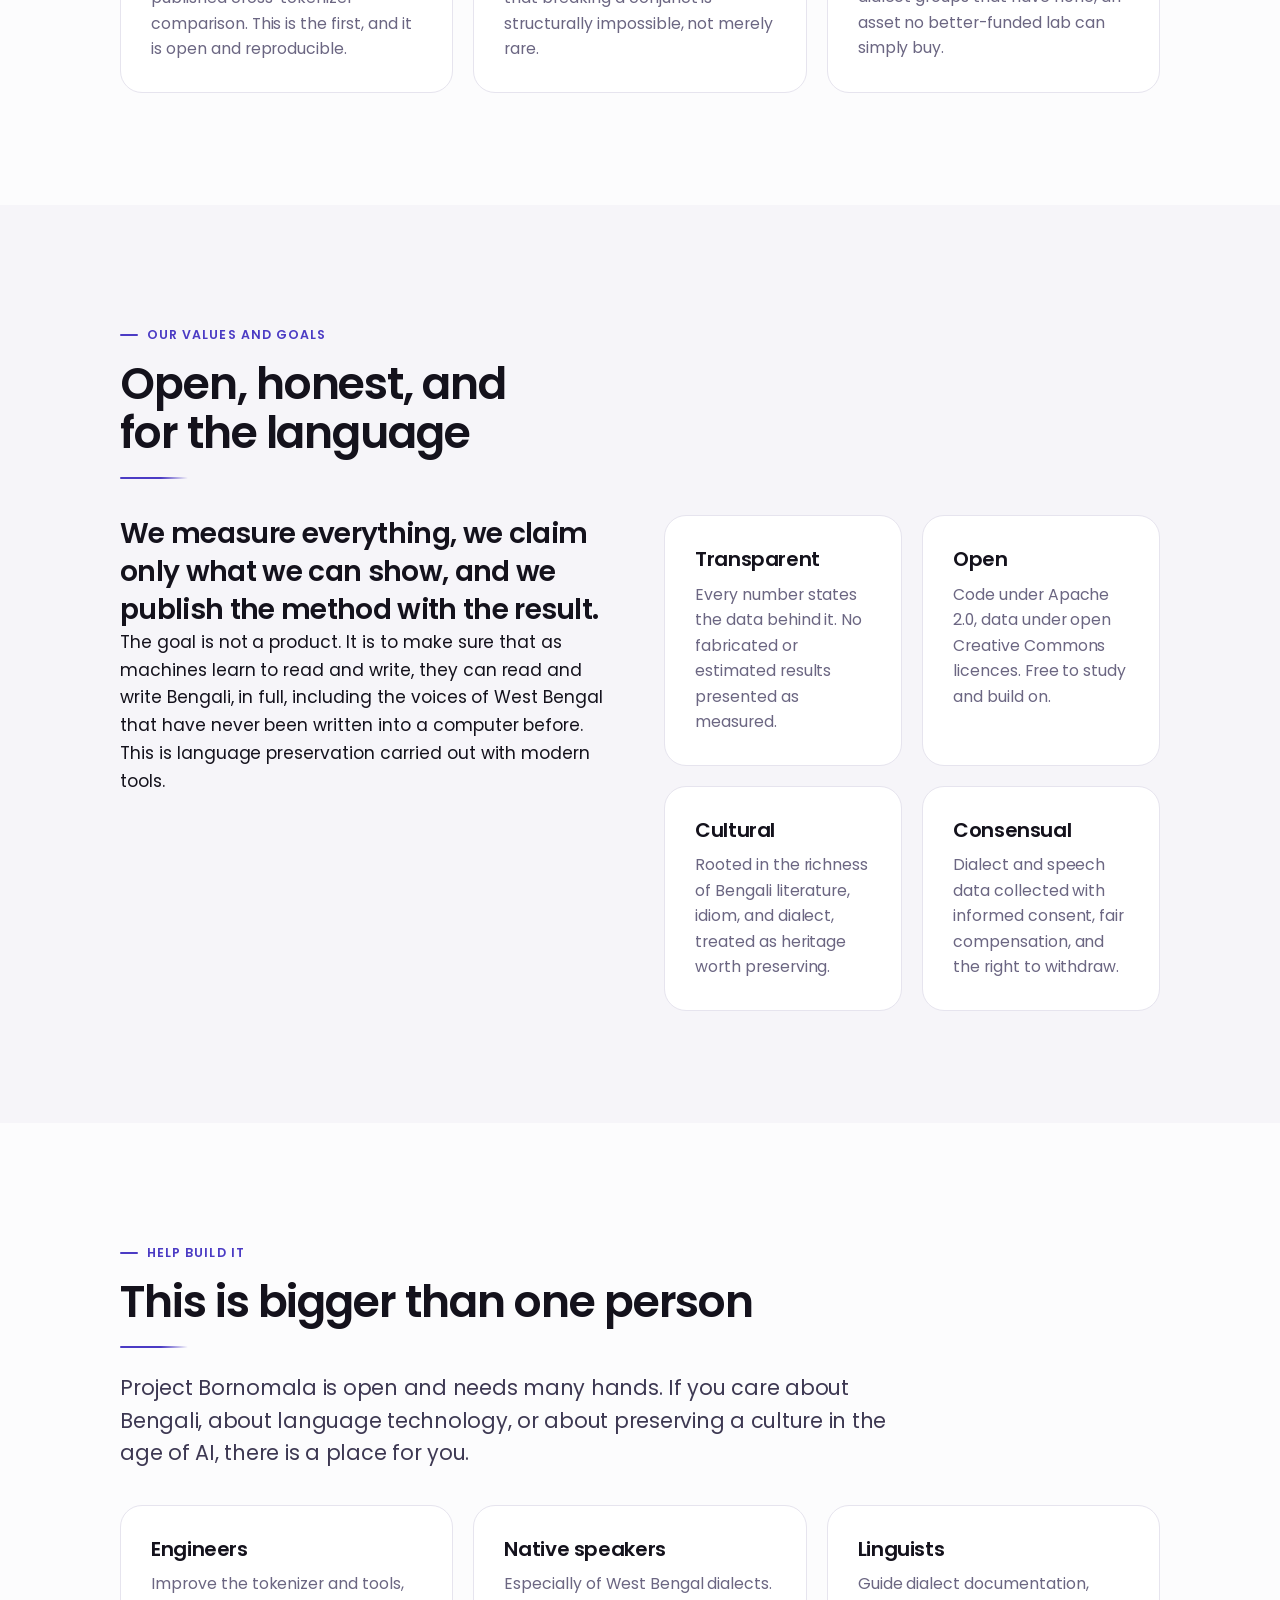
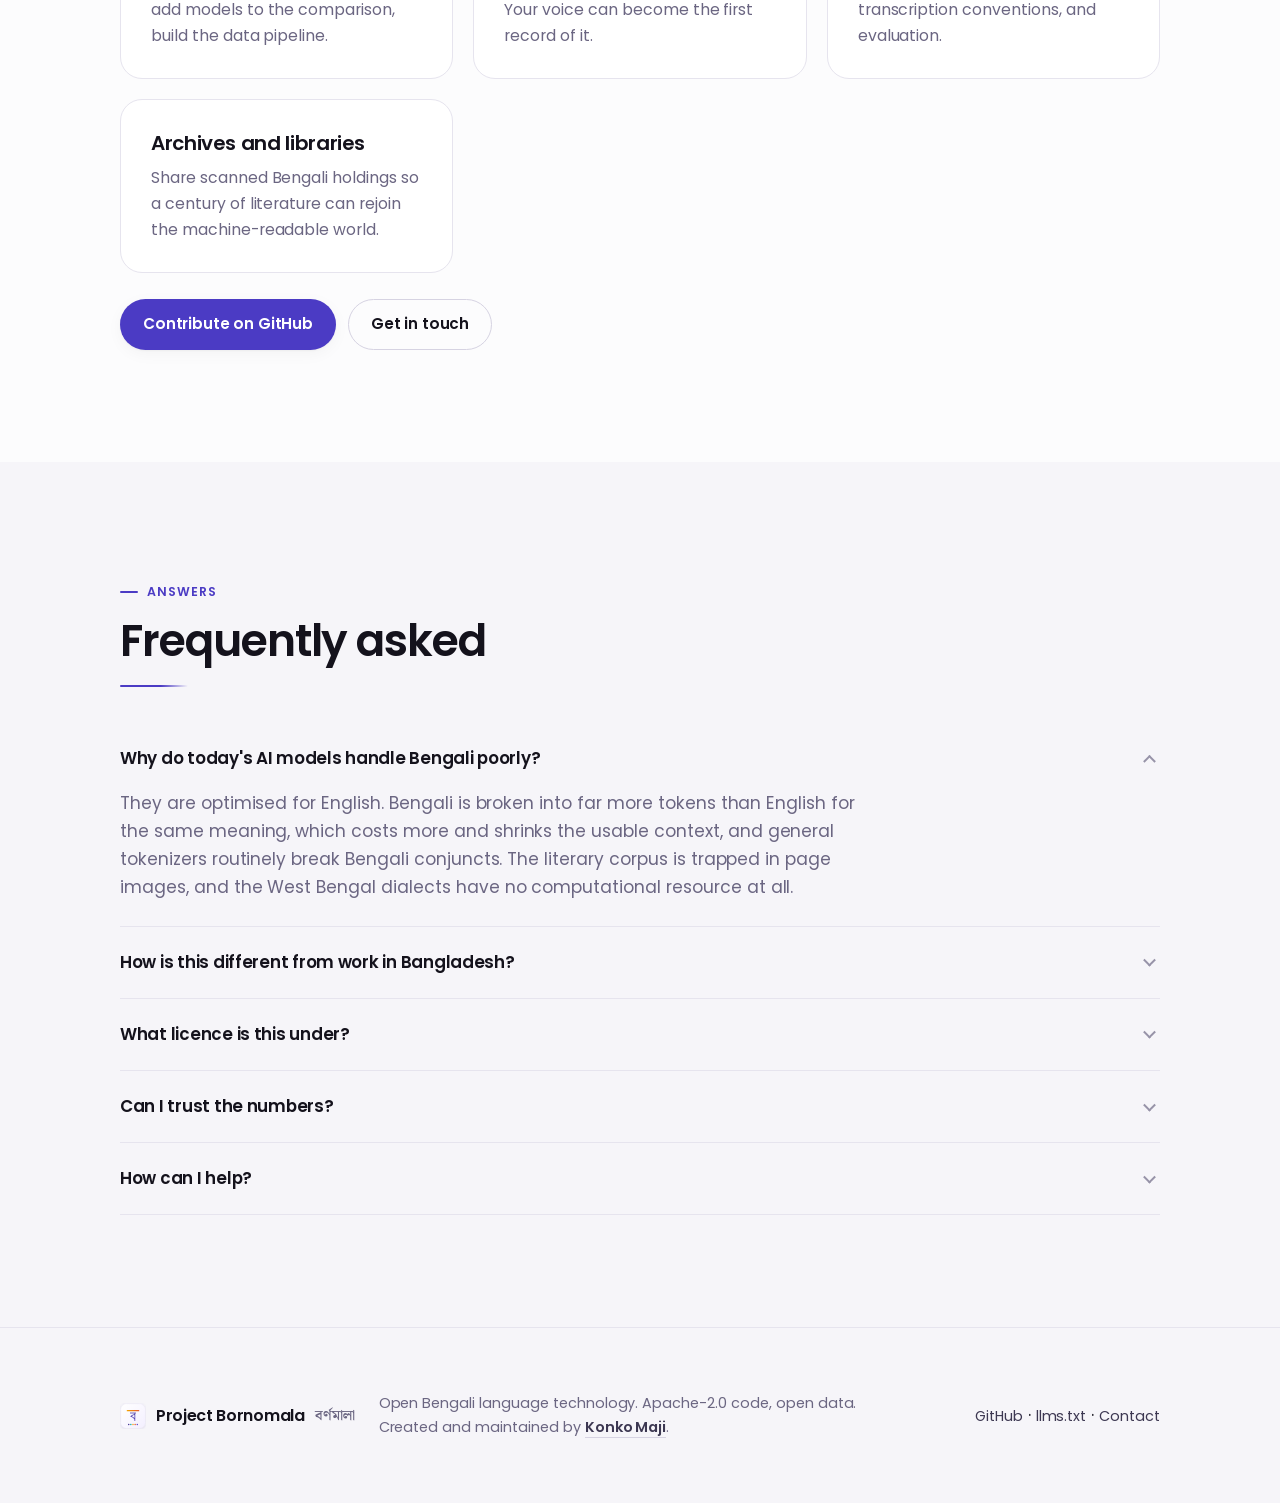
==== commit abbb63e9: "design: Poppins and a real Bengali face, section presence, current numbers TYPE  Poppins for the int" ====
--- a/docs/index.html
+++ b/docs/index.html
@@ -4,19 +4,22 @@
 <meta charset="utf-8"/>
 <meta name="viewport" content="width=device-width, initial-scale=1"/>
 <title>Project Bornomala: preserving Bengali in the age of AI</title>
-<meta name="description" content="A first-of-its-kind, West Bengal based research effort to build a Bengali-first, dialect-aware language model and to preserve the richness of the Bengali language and its culture. Non-commercial. Open. Measured. See how today's AI, from ChatGPT and Claude and Gemini to Indic models like Sarvam and AI4Bharat, still treats Bengali as a second-class language, and what we are doing about it."/>
+<meta name="description" content="West Bengal based research building a Bengali-first, dialect-aware language model and the open tools and data behind it. Two published Bengali tokenizers, both measured against every public baseline. See how today's AI, from ChatGPT and Claude and Gemini to Indic models like Sarvam and AI4Bharat, still treats Bengali as a second-class language, and what we are doing about it."/>
 <meta name="theme-color" content="#FCFCFD"/>
 <link rel="canonical" href="https://konkomaji.github.io/bornomala/"/>
 <link rel="icon" href="assets/logo.svg" type="image/svg+xml"/>
+<link rel="preconnect" href="https://fonts.googleapis.com"/>
+<link rel="preconnect" href="https://fonts.gstatic.com" crossorigin/>
+<link rel="stylesheet" href="https://fonts.googleapis.com/css2?family=Poppins:wght@300;400;500;600;700&family=Noto+Serif+Bengali:wght@400;500;600;700&display=swap"/>
 <link rel="stylesheet" href="assets/styles.css"/>
 
 <meta property="og:type" content="website"/>
 <meta property="og:title" content="Project Bornomala: preserving Bengali in the age of AI"/>
-<meta property="og:description" content="Building a Bengali-first, dialect-aware language model. A first-of-its-kind, non-commercial research effort from West Bengal at the intersection of modern AI and the richness of the Bengali language and its culture."/>
+<meta property="og:description" content="Building a Bengali-first, dialect-aware language model. Two published Bengali tokenizers that never break a conjunct, measured against every public baseline. Built in West Bengal."/>
 <meta property="og:image" content="assets/banner.svg"/>
 <meta name="twitter:card" content="summary_large_image"/>
 <meta name="twitter:title" content="Project Bornomala"/>
-<meta name="twitter:description" content="Preserving Bengali in the age of AI. A Bengali-first, dialect-aware language model. Open, measured, non-commercial research from West Bengal."/>
+<meta name="twitter:description" content="Preserving Bengali in the age of AI. Two published Bengali tokenizers, a dialect-aware language model in progress. Open and measured."/>
 
 <script type="application/ld+json">
 {
@@ -25,11 +28,11 @@
   "name": "Project Bornomala",
   "alternateName": "বর্ণমালা",
   "url": "https://github.com/konkomaji/bornomala",
-  "description": "A first-of-its-kind, non-commercial research effort to build a Bengali-first, dialect-aware language model and to preserve the Bengali language, its dialects, and its culture. Based in West Bengal.",
+  "description": "Research building a Bengali-first, dialect-aware language model and the open tools and data behind it, including two published Bengali tokenizers. Based in West Bengal.",
   "founder": { "@type": "Person", "name": "Konko Maji", "email": "work.konkomaji@gmail.com" },
   "areaServed": "West Bengal, India",
   "keywords": "Bengali, Bangla, dialect, language model, tokenizer, language preservation, low-resource, West Bengal, Indic NLP",
-  "nonprofitStatus": "Non-commercial research"
+  "founder_url": "https://www.linkedin.com/in/konkomaji/"
 }
 </script>
 <script type="application/ld+json">
@@ -54,7 +57,7 @@
     { "@type": "Question", "name": "How is Project Bornomala different from work in Bangladesh?",
       "acceptedAnswer": { "@type": "Answer", "text": "Bangladesh has more Bengali language technology activity, concentrated on Standard and Dhaka-region Bangla and Bangladesh dialects. Project Bornomala is based in West Bengal and focuses on the western half of the language: its literary register and the five West Bengal dialect groups, which currently have zero computational resources anywhere. The relationship is complementary, not competitive." } },
     { "@type": "Question", "name": "Is Project Bornomala commercial?",
-      "acceptedAnswer": { "@type": "Answer", "text": "No. It is non-commercial research for now, aimed at preserving the Bengali language and its culture. Code is open under Apache 2.0 and data is released under open Creative Commons licences." } },
+      "acceptedAnswer": { "@type": "Answer", "text": "The code is open under Apache 2.0 and the data under open Creative Commons licences. Anyone can use, study, and build on it." } },
     { "@type": "Question", "name": "What has Project Bornomala achieved so far?",
       "acceptedAnswer": { "@type": "Answer", "text": "A Bengali tokenizer that needs fewer tokens per Bengali word than AI4Bharat IndicBERTv2, Sarvam-1, GPT-4o, mBERT, and DeepSeek-V3, and that almost never splits a Bengali conjunct while those systems split between 4 and 30 percent of them. Also an open tool that measures the token cost of any language against English across 28 model tokenizers." } }
   ]
@@ -92,7 +95,6 @@
       <div class="pills">
         <span class="pill"><b>First</b> of its kind</span>
         <span class="pill"><b>West Bengal</b> based</span>
-        <span class="pill"><b>Non-commercial</b> research</span>
         <span class="pill"><b>Open</b> source and data</span>
       </div>
       <div class="btn-row">
@@ -160,9 +162,16 @@
 <section class="section" id="achieved">
   <div class="container">
     <p class="eyebrow">What we have achieved, measured and transparent</p>
-    <h2>A Bengali tokenizer that outperforms existing public tokenizers on our benchmark</h2>
-    <div class="matra"></div>
-    <p class="lede">Our first result: a Bengali tokenizer that needs fewer tokens per Bengali word than every system we tested, including AI4Bharat's own and the frontier models, and that almost never breaks a conjunct while they break many, and this holds not just on Wikipedia, but on literary/formal, general web, and news text too.</p>
+    <h2>Two Bengali tokenizers, both ahead of every public baseline we tested</h2>
+    <div class="matra"></div>
+    <p class="lede">Both tokenizers need fewer tokens per Bengali word than every system we tested, including AI4Bharat's own and the frontier models, and neither breaks a conjunct while the others break many. This holds on four disjoint held-out sets: Wikipedia, literary and formal, general web, and news.</p>
+
+    <div class="stats">
+      <div class="stat"><div class="big warm">1.14</div><div class="lbl">tokens per Bengali word on news text, against GPT-4o's 2.19 and GPT-4's 7.74</div></div>
+      <div class="stat"><div class="big warm">0</div><div class="lbl">conjuncts broken, by construction rather than by tuning, on every register</div></div>
+      <div class="stat"><div class="big warm">100%</div><div class="lbl">of Bengali morpheme boundaries now reachable by BMBT, up from 62 percent</div></div>
+      <div class="stat"><div class="big warm">6.2M</div><div class="lbl">characters a second, more than twice the C regex the first version relies on</div></div>
+    </div>
 
     <div class="table-wrap">
       <table>
@@ -335,7 +344,7 @@
     <div class="faq-list">
       <details class="faq" open><summary>Why do today's AI models handle Bengali poorly?</summary><p>They are optimised for English. Bengali is broken into far more tokens than English for the same meaning, which costs more and shrinks the usable context, and general tokenizers routinely break Bengali conjuncts. The literary corpus is trapped in page images, and the West Bengal dialects have no computational resource at all.</p></details>
       <details class="faq"><summary>How is this different from work in Bangladesh?</summary><p>Bangladesh leads Bengali language technology, focused on Standard and Dhaka-region Bangla. We are based in West Bengal and take up the western half of the language: its literary register and its five dialect groups, which have zero resources anywhere. The relationship is complementary, not competitive.</p></details>
-      <details class="faq"><summary>Is this commercial?</summary><p>No. It is non-commercial research for now, to preserve the Bengali language and its culture. Code is open under Apache 2.0 and data under open Creative Commons licences.</p></details>
+      <details class="faq"><summary>What licence is this under?</summary><p>Code is open under Apache 2.0 and data under open Creative Commons licences. Anyone can use it, study it, and build on it, including commercially.</p></details>
       <details class="faq"><summary>Can I trust the numbers?</summary><p>Every figure states the exact data behind it and reruns with one command. We never present an estimate as a measurement.</p></details>
       <details class="faq"><summary>How can I help?</summary><p>Engineers, native speakers of West Bengal dialects, linguists, and archives are all needed. Start on GitHub or get in touch.</p></details>
     </div>
@@ -347,7 +356,7 @@
 <footer class="site">
   <div class="container">
     <div class="brand"><img src="assets/logo.svg" alt="" width="28"/> Project Bornomala <span class="bn">বর্ণমালা</span></div>
-    <div class="muted">A non-commercial research effort to preserve Bengali. Apache-2.0 and open data.<br/>
+    <div class="muted">Open Bengali language technology. Apache-2.0 code, open data.<br/>
       Created and maintained by <a class="credit" href="https://www.linkedin.com/in/konkomaji/" rel="me noopener" target="_blank">Konko Maji</a>.</div>
     <div><a href="https://github.com/konkomaji/bornomala">GitHub</a> &middot; <a href="llms.txt">llms.txt</a> &middot; <a href="mailto:work.konkomaji@gmail.com">Contact</a></div>
   </div>
--- a/docs/assets/styles.css
+++ b/docs/assets/styles.css
@@ -72,11 +72,11 @@
   margin: 0;
   background: var(--paper);
   color: var(--ink);
-  font-family: -apple-system, BlinkMacSystemFont, "SF Pro Text", "Inter",
-               "Segoe UI", system-ui, Roboto, "Helvetica Neue", Arial, sans-serif;
+  font-family: "Poppins", -apple-system, BlinkMacSystemFont, "Segoe UI",
+               system-ui, Roboto, "Helvetica Neue", Arial, sans-serif;
   font-size: var(--t-body);
   line-height: 1.62;
-  letter-spacing: -0.006em;
+  letter-spacing: -0.002em;
   -webkit-font-smoothing: antialiased;
   text-rendering: optimizeLegibility;
   overflow-x: hidden;
@@ -95,10 +95,12 @@
 
 /* Bengali text: let the system pick a proper Bengali face and give it room. */
 .bn {
-  font-family: "Noto Serif Bengali", "Noto Sans Bengali", "Kalpurush",
-               "SolaimanLipi", "Shonar Bangla", serif;
+  font-family: "Noto Serif Bengali", "Kalpurush", "SolaimanLipi",
+               "Shonar Bangla", "Noto Sans Bengali", serif;
+  font-size: 1.06em;      /* Bengali sits optically small beside Poppins */
   line-height: 1.9;
   letter-spacing: 0;
+  font-feature-settings: "kern" 1, "liga" 1, "clig" 1;
 }
 /* In a heading the script must follow the heading's own leading, or a single
    Bengali word silently doubles the gap between display lines. */
@@ -120,12 +122,12 @@
 h1, h2, h3 {
   margin: 0;
   font-weight: 600;
-  letter-spacing: -0.028em;
-  line-height: 1.08;
+  letter-spacing: -0.024em;
+  line-height: 1.12;
   text-wrap: balance;
 }
 
-h1 { font-size: var(--t-display); font-weight: 650; letter-spacing: -0.038em; }
+h1 { font-size: var(--t-display); font-weight: 600; letter-spacing: -0.032em; }
 h2 { font-size: var(--t-h2); }
 h3 { font-size: var(--t-h3); letter-spacing: -0.018em; line-height: 1.32; }
 
@@ -203,12 +205,13 @@
 .brand img { width: 26px; height: 26px; }
 .brand .bn { font-size: .9em; color: var(--muted); }
 
-.nav { display: none; margin-inline-start: auto; gap: 4px; }
+.nav { display: none; margin-inline-start: auto; gap: 2px; }
 .nav a {
-  padding: 8px 12px;
+  white-space: nowrap;
+  padding: 8px 10px;
   border-radius: var(--r-full);
-  font-size: .9rem;
-  font-weight: 500;
+  font-size: .875rem;
+  font-weight: 450;
   color: var(--ink-2);
   transition: background-color .18s var(--swift), color .18s var(--swift);
 }
@@ -428,7 +431,7 @@
   }
 }
 
-@media (min-width: 900px) {
+@media (min-width: 1000px) {
   .nav { display: flex; }
   .nav-toggle { display: none; }
   .two { grid-template-columns: repeat(2, minmax(0, 1fr)); gap: clamp(24px, 4vw, 48px); }
@@ -438,7 +441,7 @@
 }
 
 /* Mobile nav: the sheet only exists below the desktop breakpoint. */
-@media (max-width: 899px) {
+@media (max-width: 999px) {
   .nav {
     position: absolute;
     inset-inline: 0;
@@ -491,3 +494,84 @@
   transition: color .18s var(--swift), border-color .18s var(--swift);
 }
 .credit:hover { color: var(--accent); border-color: var(--accent); text-decoration: none; }
+
+
+/* ==========================================================================
+   Section presence
+   Each section needs to announce itself without shouting. Alternating tonal
+   grounds do the work a border cannot, and the accent appears only where a
+   number or a claim has earned it.
+   ========================================================================== */
+
+/* Alternating ground. Tone, not colour: the hues are the same family, so the
+   page still reads as one surface rather than a stack of coloured bands. */
+.section:nth-of-type(even) { background: var(--surface-2); }
+.section:nth-of-type(even) .card { background: var(--surface); border-color: var(--outline); }
+.section:nth-of-type(even) .card.warm { background: var(--surface); }
+.section:nth-of-type(even) .stat,
+.section:nth-of-type(even) .table-wrap,
+.section:nth-of-type(even) .note { background: var(--surface); }
+.section + .section { border-top: 0; }
+
+/* The hero sits on a soft wash that fades out, so the fold has depth without
+   a hard edge. */
+.hero {
+  background:
+    radial-gradient(1100px 520px at 12% -10%, var(--accent-tint) 0%, transparent 62%),
+    radial-gradient(760px 420px at 92% 0%, var(--amber-tint) 0%, transparent 58%);
+}
+
+/* Eyebrow gets a leading tick, so the eye finds the start of every section. */
+.eyebrow {
+  display: inline-flex;
+  align-items: center;
+  gap: 9px;
+}
+.eyebrow::before {
+  content: "";
+  width: 18px;
+  height: 2px;
+  border-radius: var(--r-full);
+  background: var(--accent);
+  flex: none;
+}
+
+/* Statistics are the page's loudest element by design: they are the argument. */
+.stat {
+  position: relative;
+  overflow: hidden;
+  transition: transform .32s var(--spring), box-shadow .32s var(--spring);
+}
+.stat::after {
+  content: "";
+  position: absolute;
+  inset-inline: 0;
+  bottom: 0;
+  height: 3px;
+  background: linear-gradient(90deg, var(--amber), transparent);
+  opacity: .8;
+}
+.stat:hover { transform: translateY(-3px); box-shadow: var(--e2); }
+
+/* A claim worth stopping on. Used sparingly, on the sentence that carries the
+   section, not on every bold phrase. */
+.mark {
+  background: linear-gradient(180deg, transparent 58%, var(--accent-tint) 58%);
+  padding: 0 .12em;
+  font-weight: 600;
+  color: var(--ink);
+}
+
+/* Our row in a results table should be unmistakable at a glance. */
+tbody tr.ours td:first-child { box-shadow: inset 3px 0 0 var(--accent); }
+
+/* Headline figures inside prose. */
+.figure {
+  font-weight: 600;
+  color: var(--accent);
+  font-variant-numeric: tabular-nums;
+}
+
+/* Section heads breathe more now that the borders are gone. */
+.section > .container > h2 { max-width: 26ch; }
+.section > .container > h2 + .matra { margin-top: 20px; }
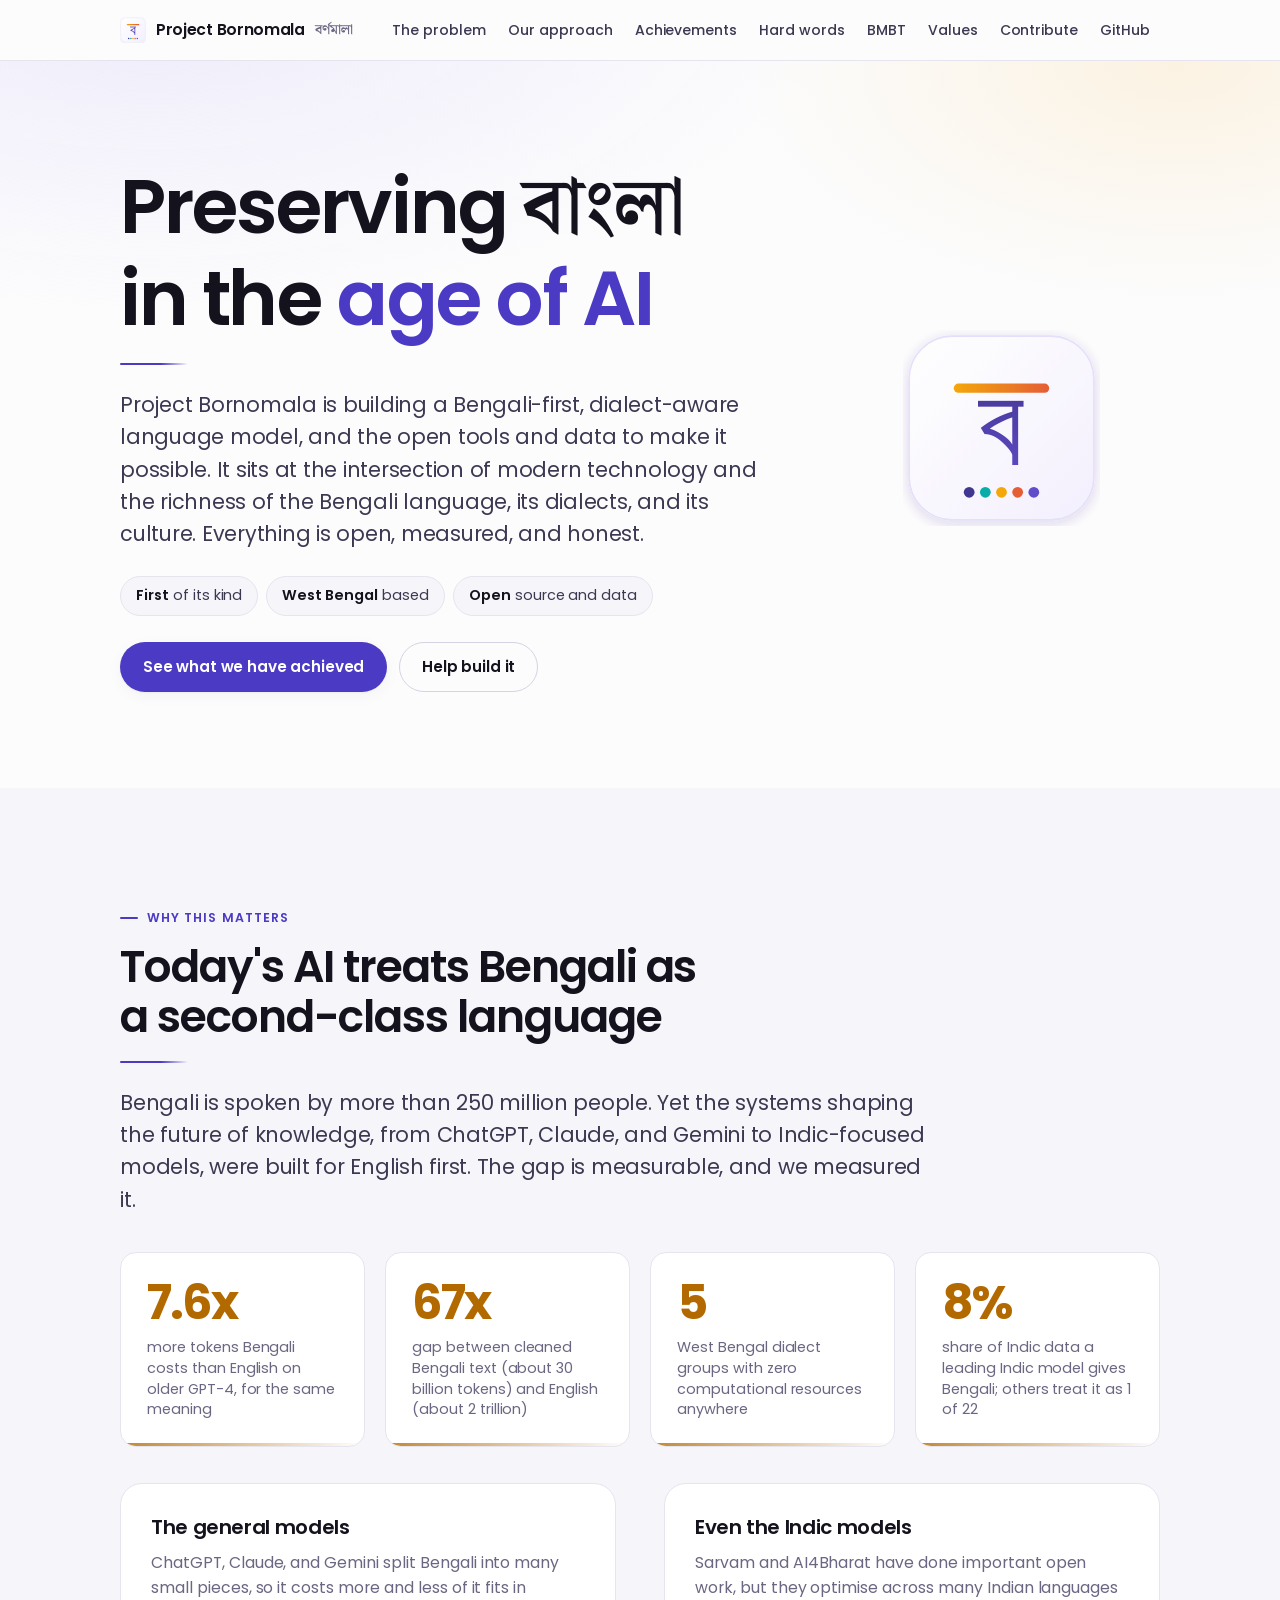
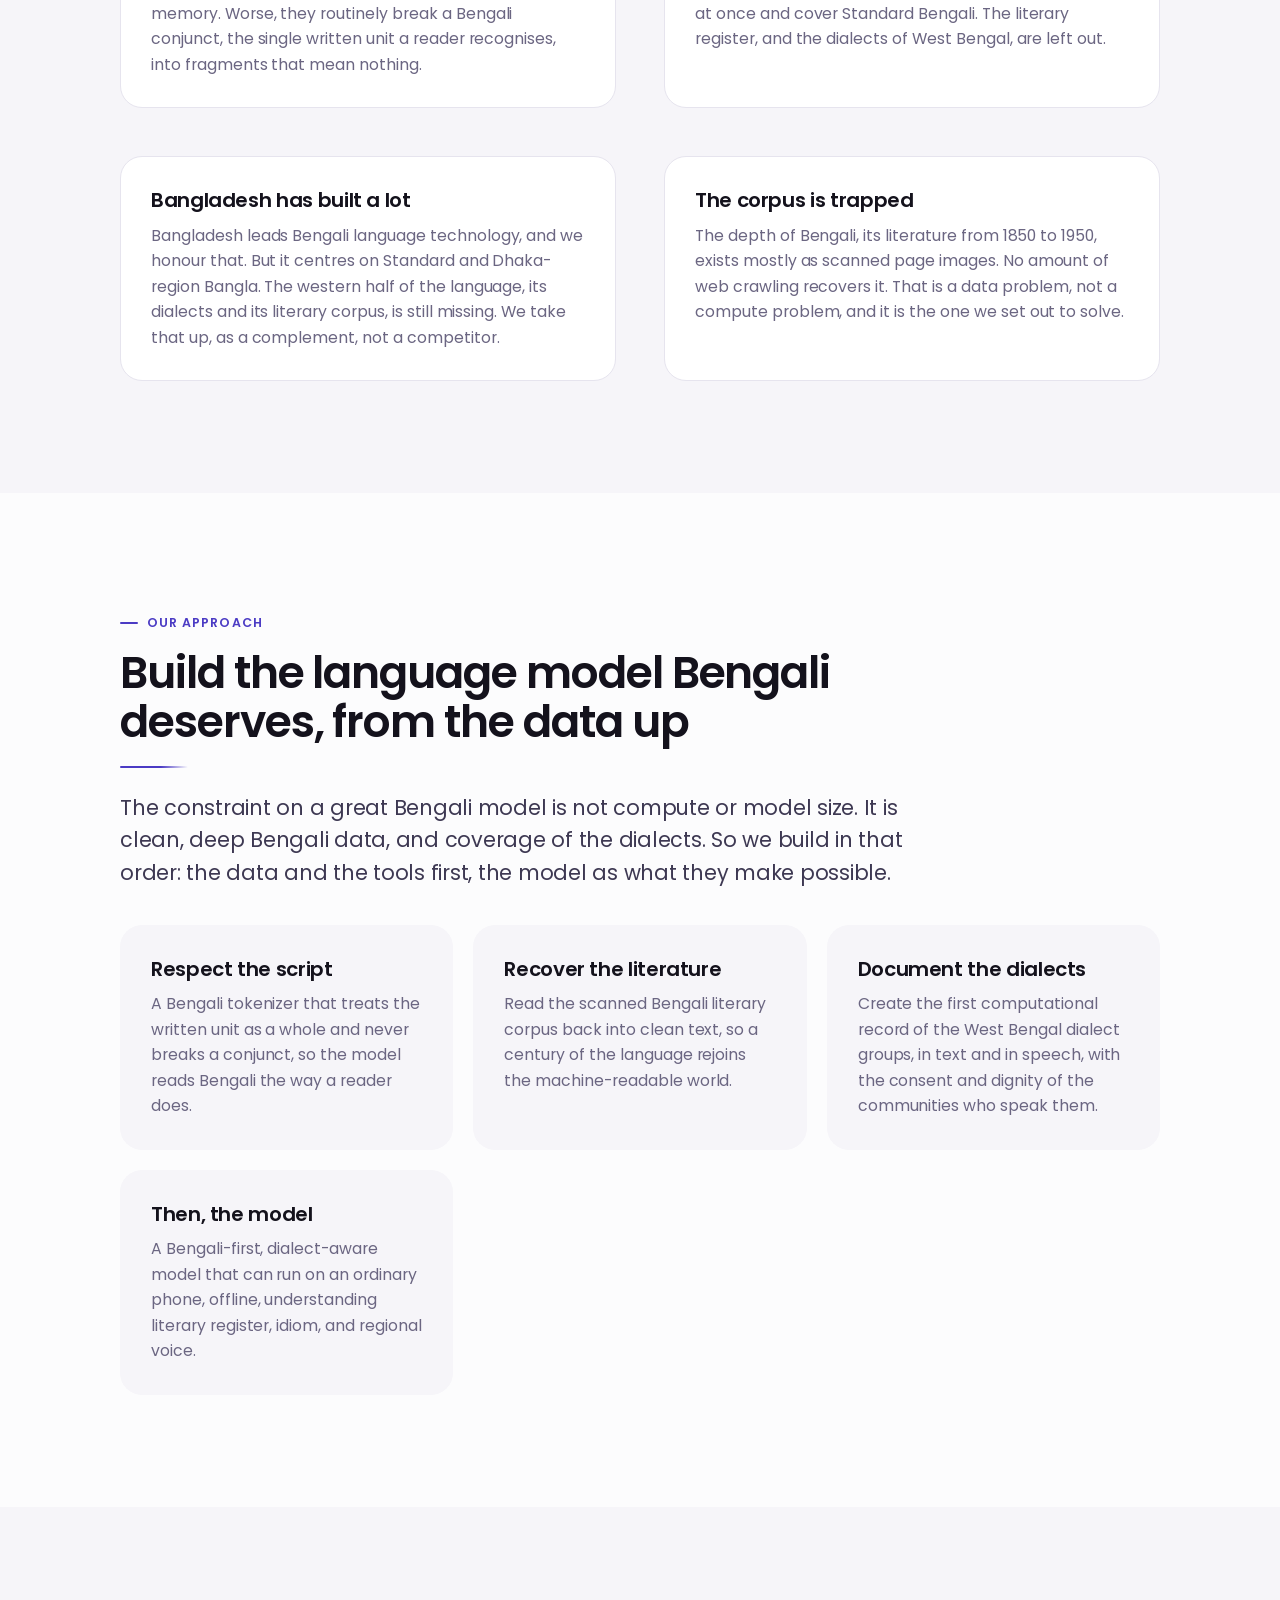
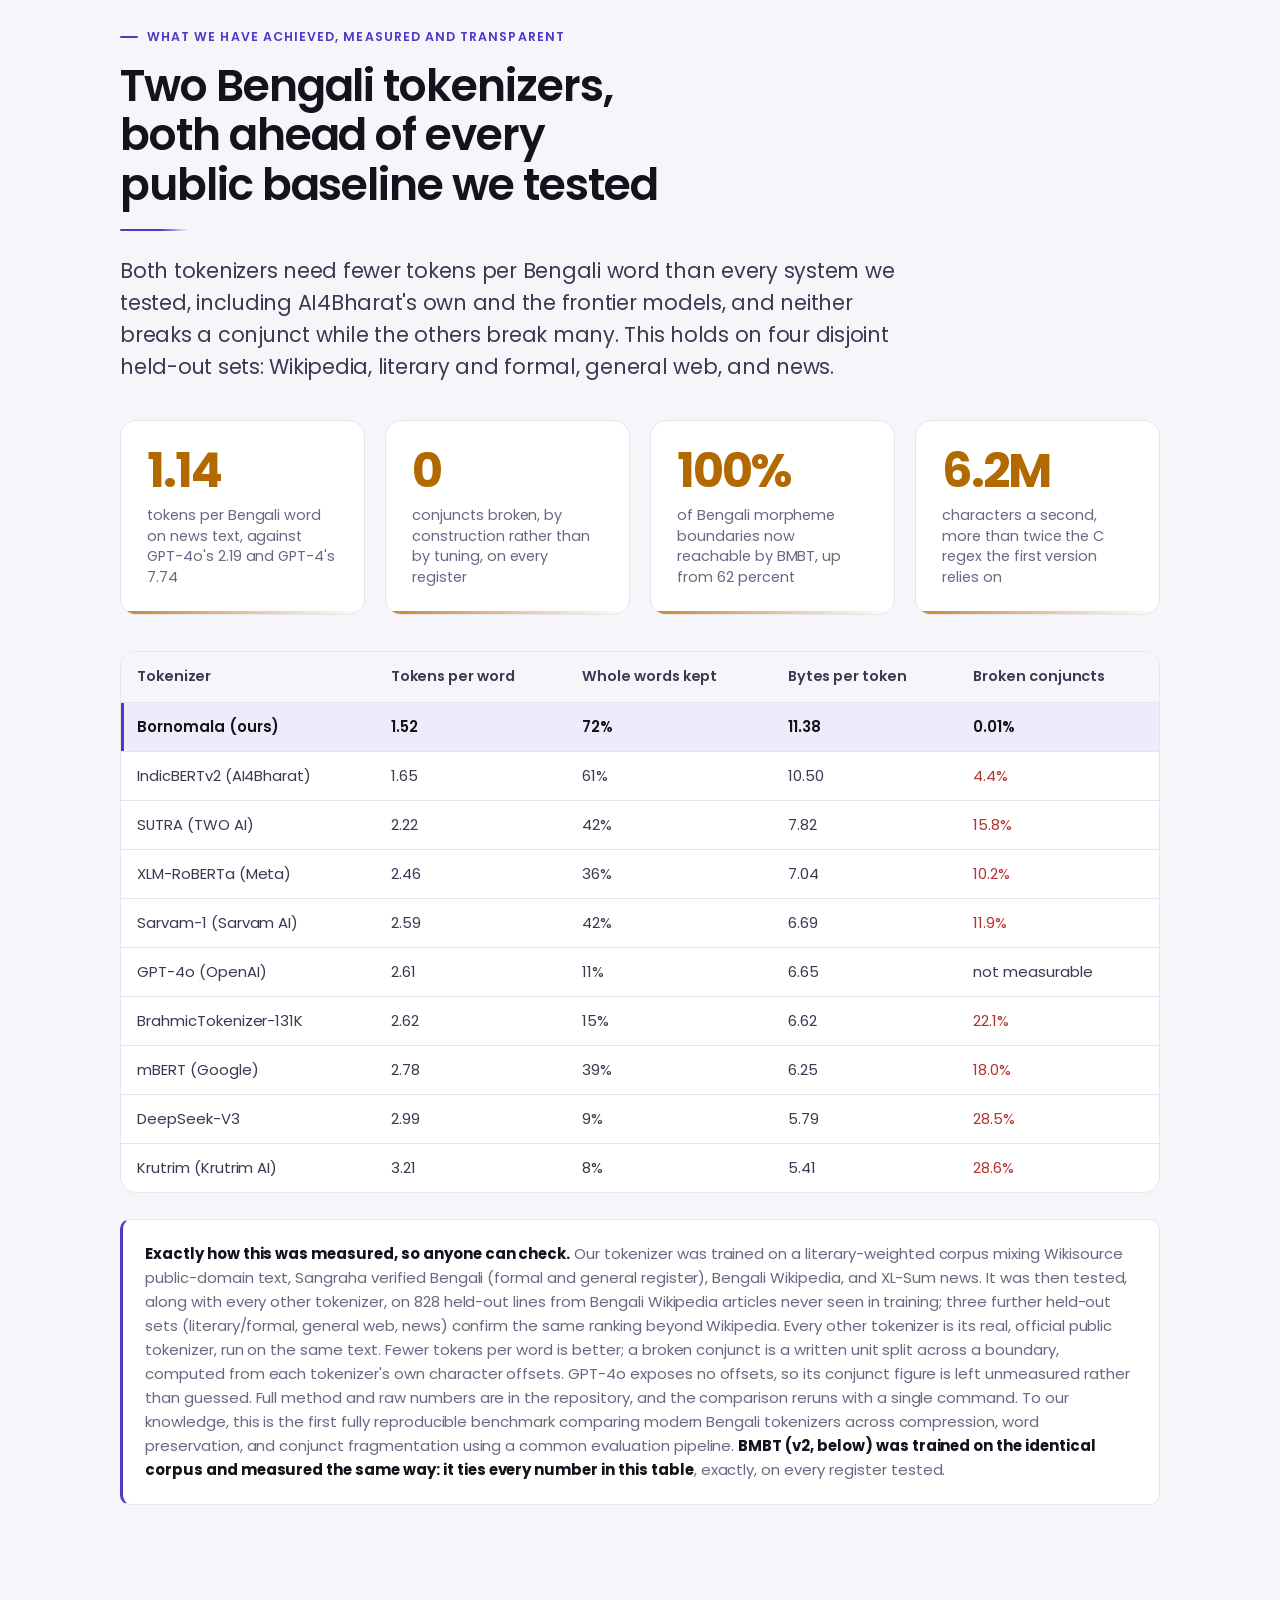
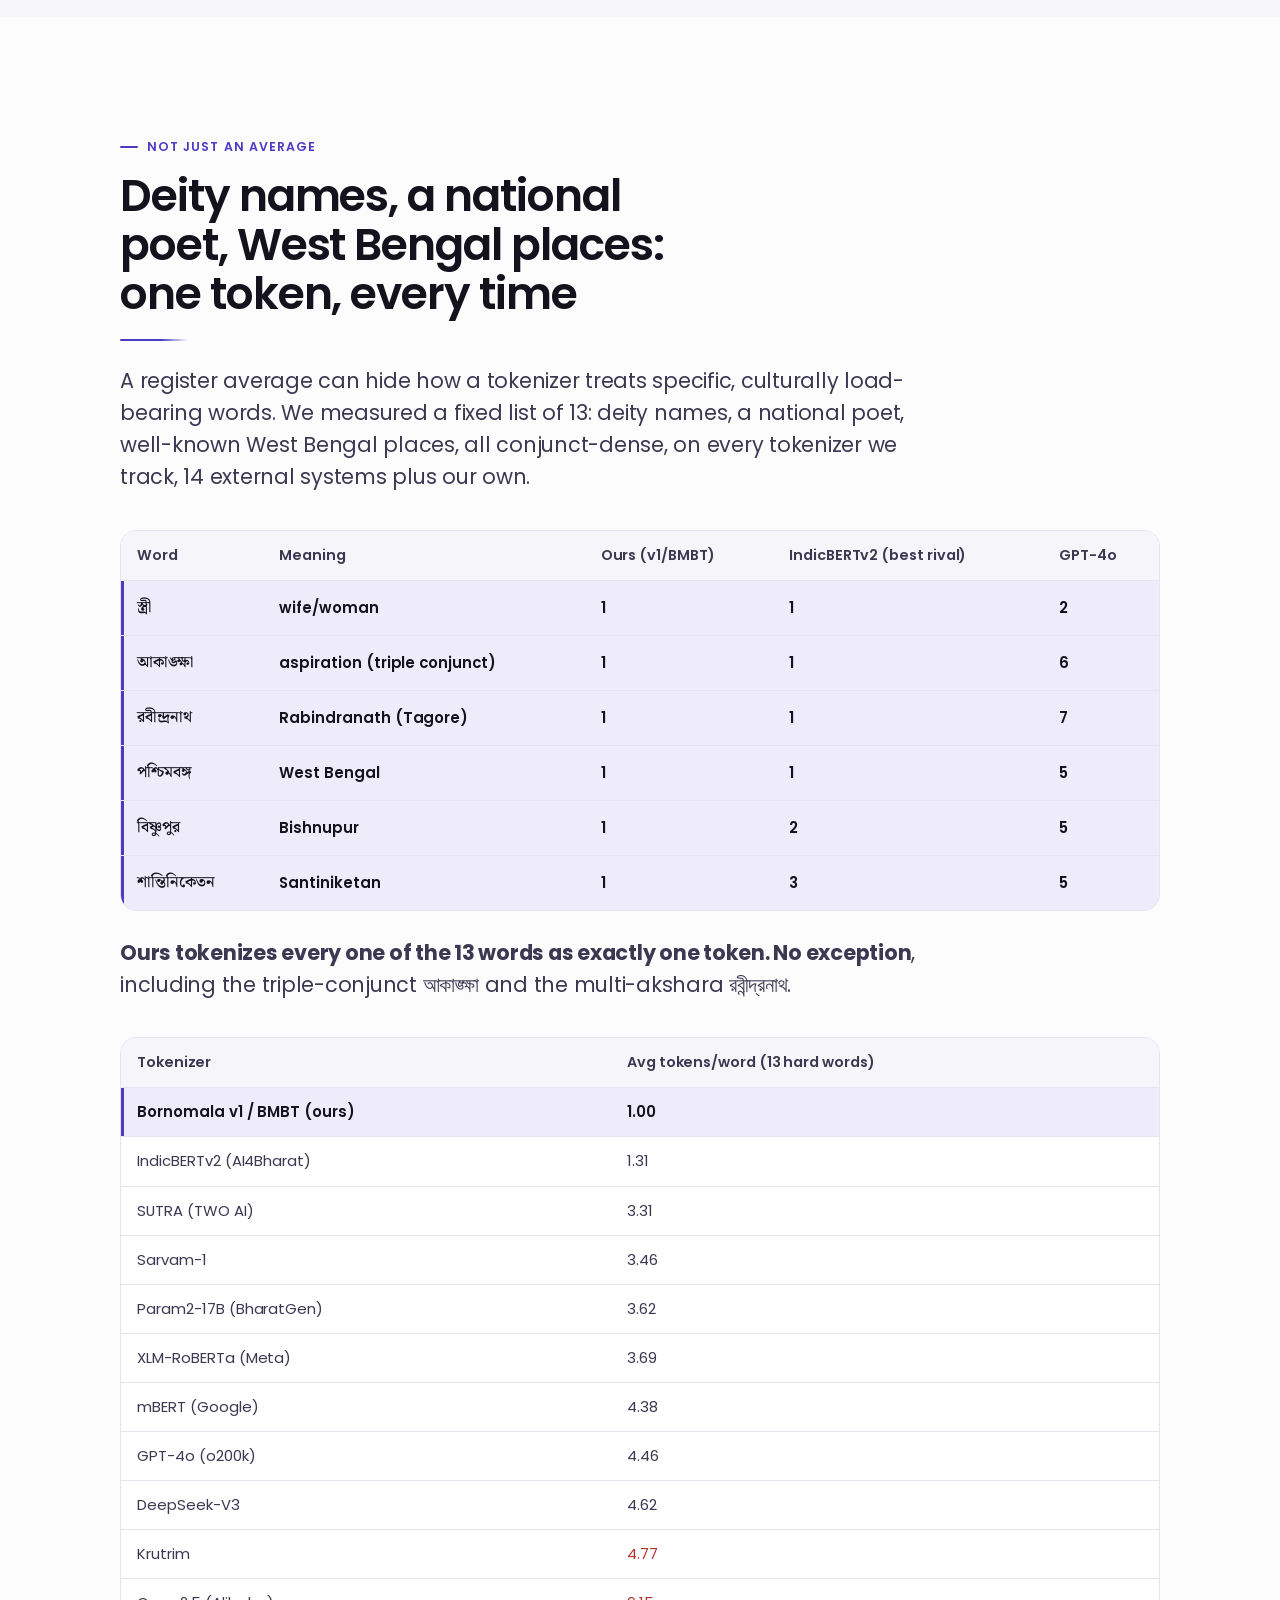
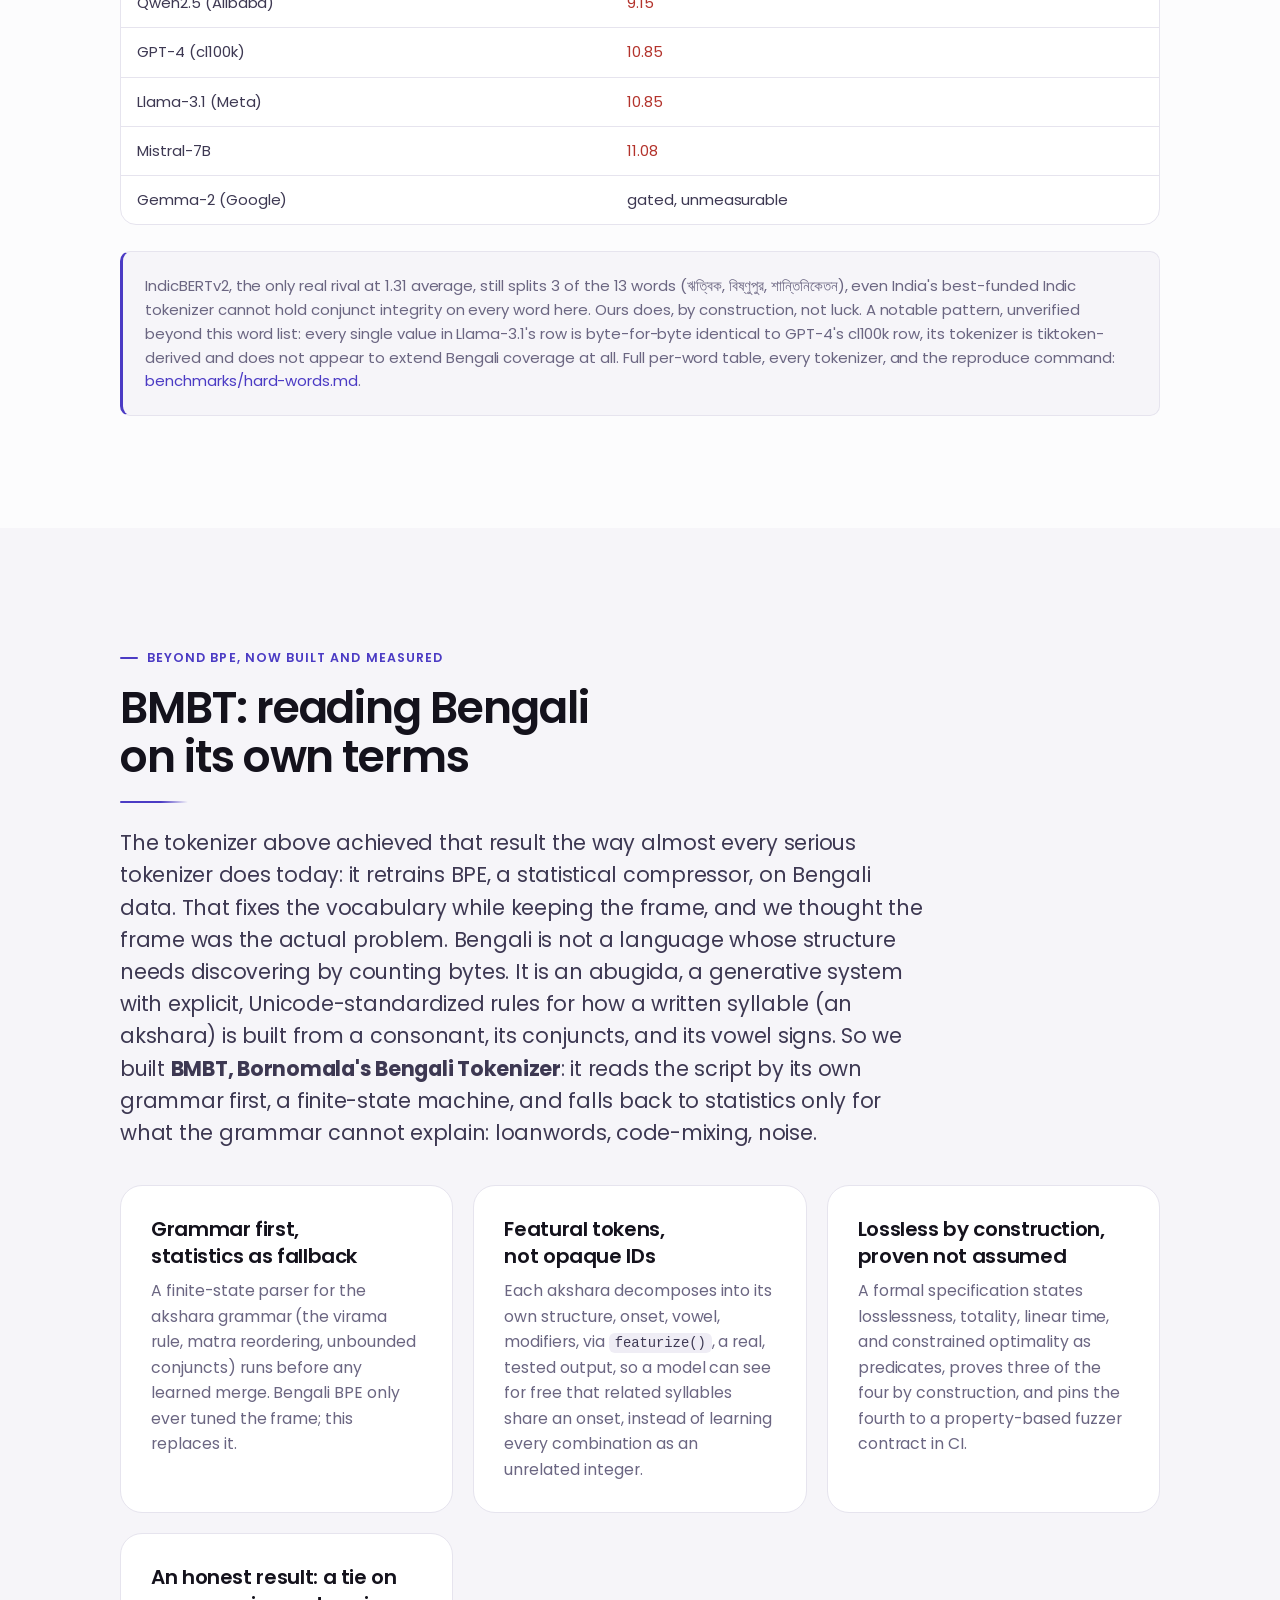
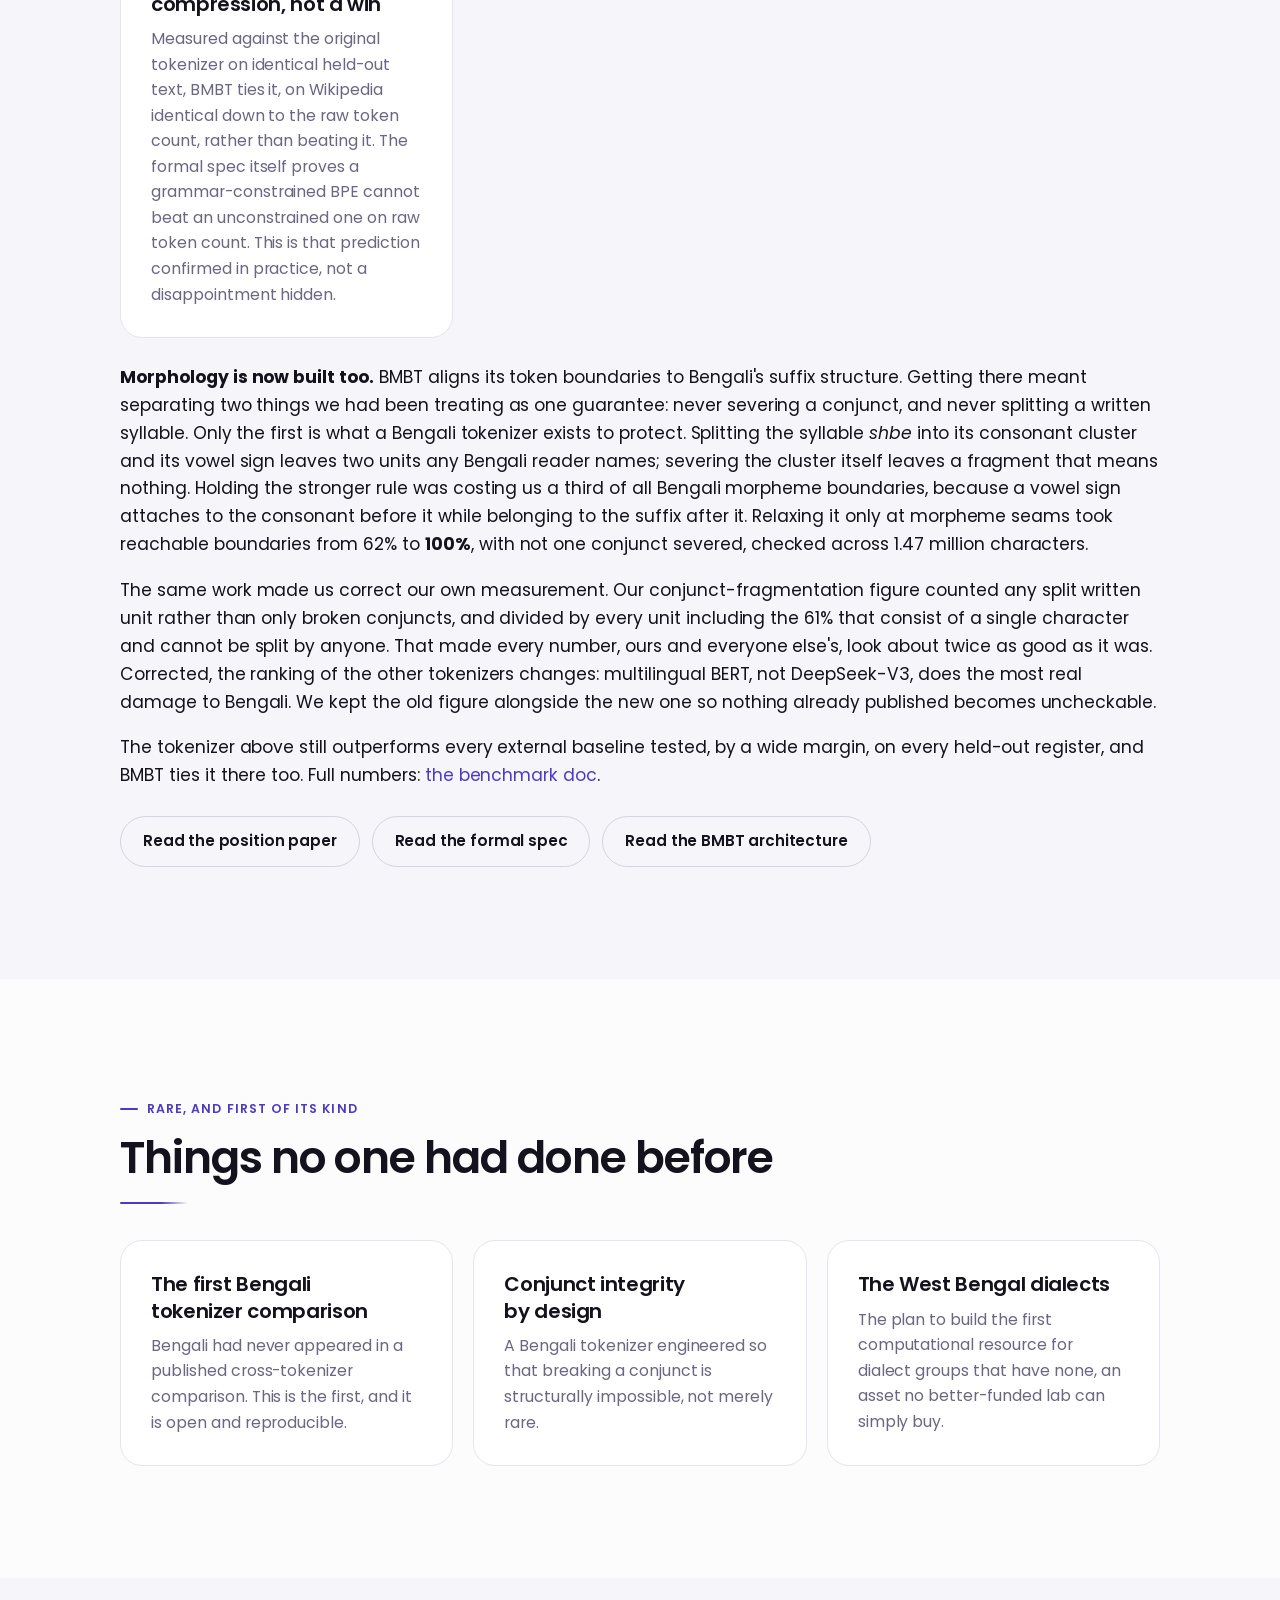
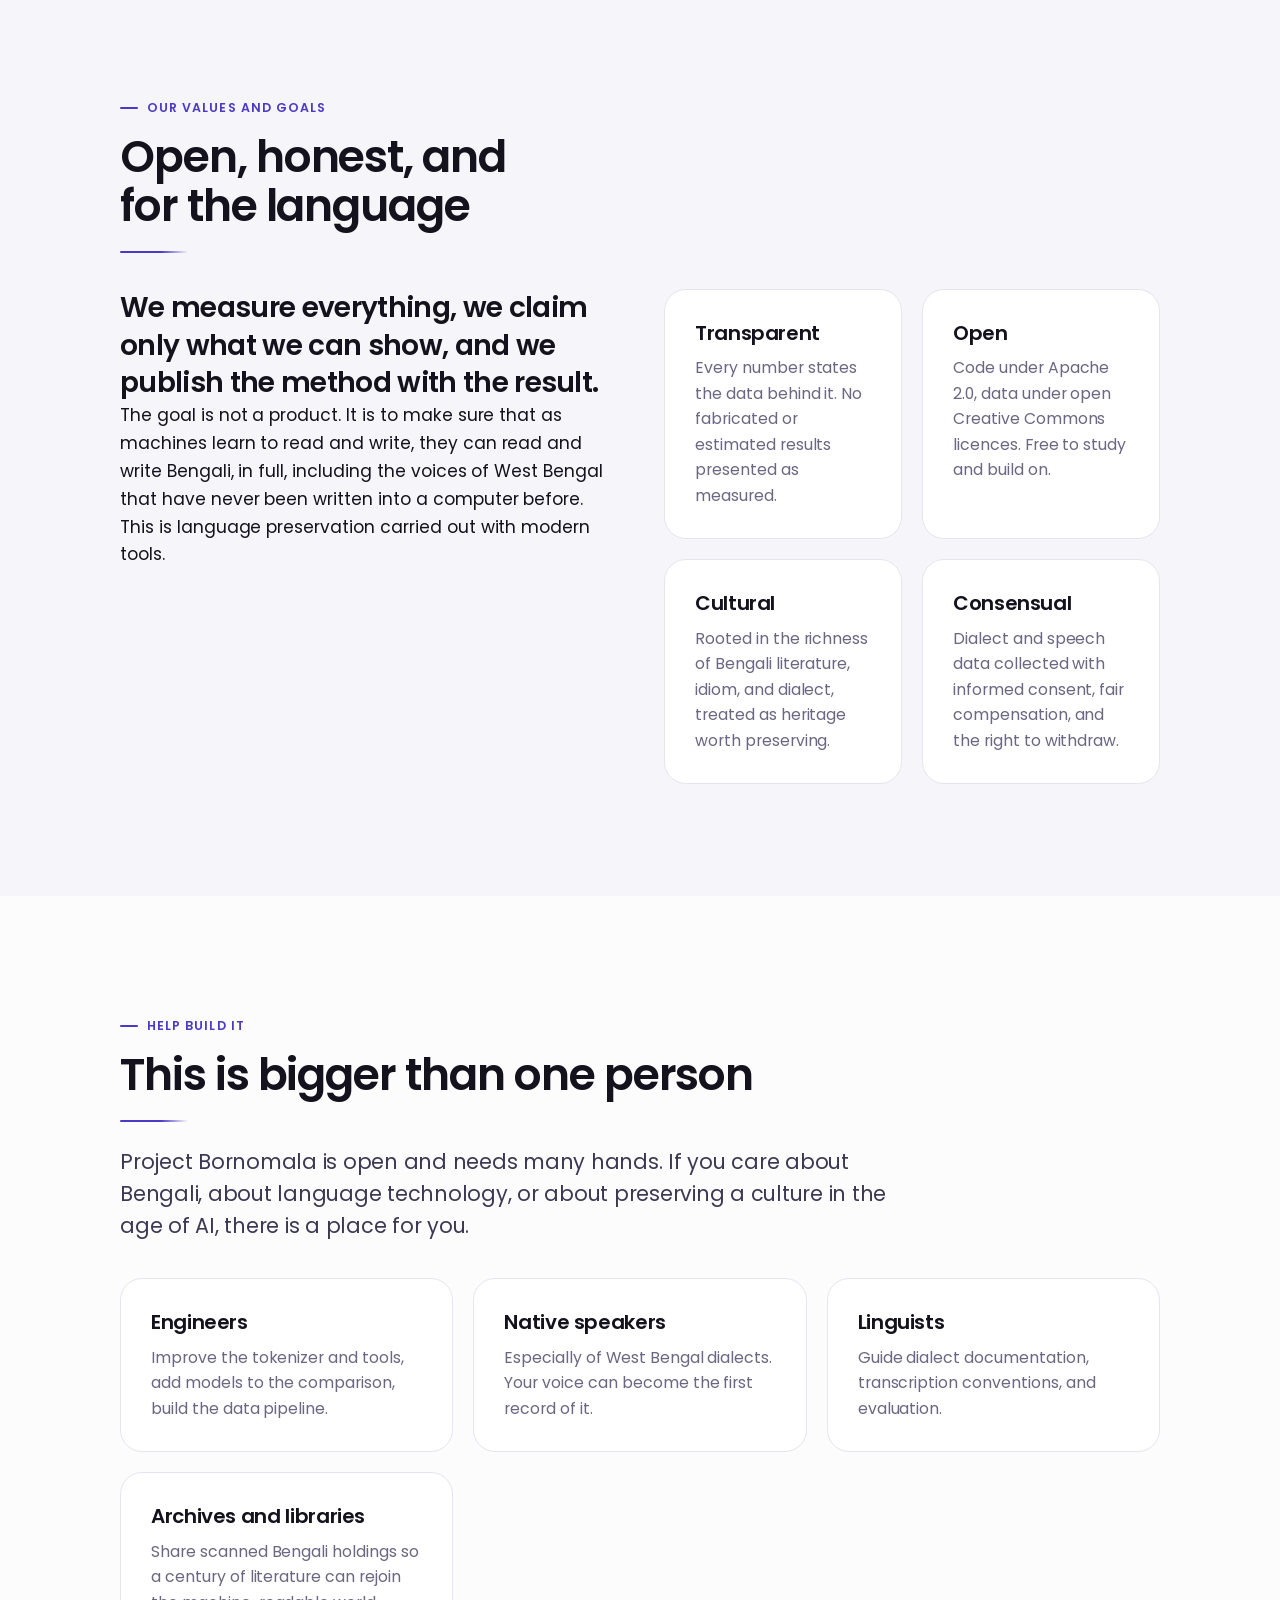
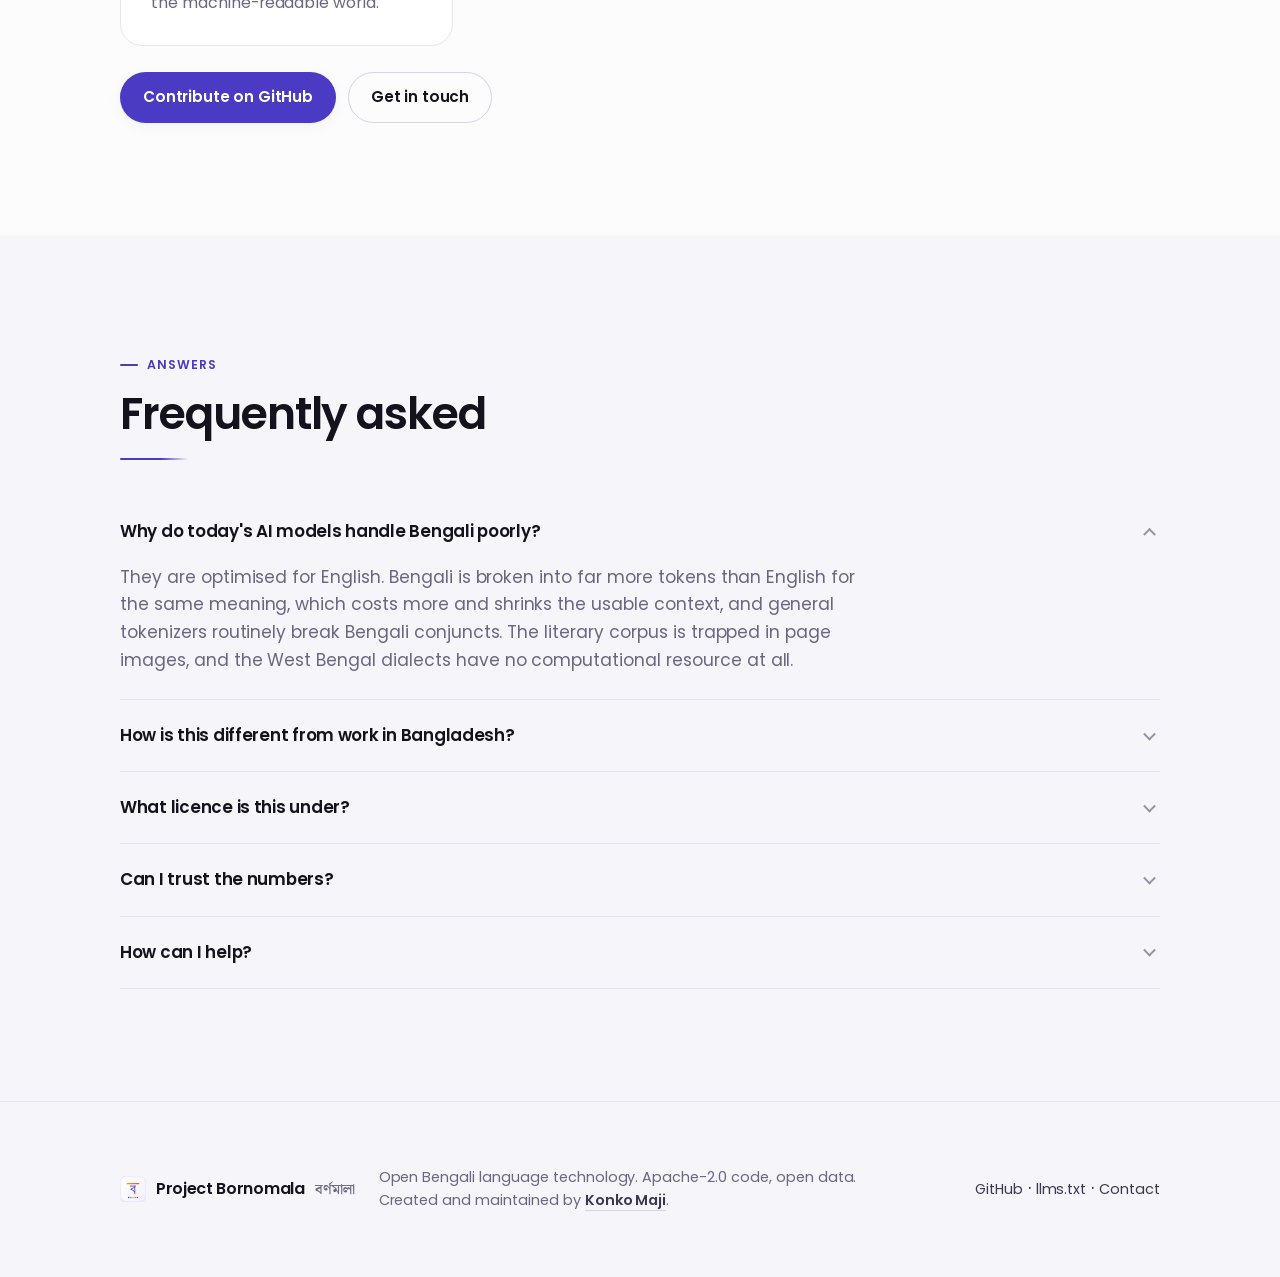
==== commit 7d93a1b3: "docs: remove mothertongueindex mentions repo-wide Scrubbed README, website, llms.txt, CONTRIBUTING, " ====
--- a/docs/index.html
+++ b/docs/index.html
@@ -194,10 +194,6 @@
     <div class="note">
       <b>Exactly how this was measured, so anyone can check.</b> Our tokenizer was trained on a literary-weighted corpus mixing Wikisource public-domain text, Sangraha verified Bengali (formal and general register), Bengali Wikipedia, and XL-Sum news. It was then tested, along with every other tokenizer, on 828 held-out lines from Bengali Wikipedia articles never seen in training; three further held-out sets (literary/formal, general web, news) confirm the same ranking beyond Wikipedia. Every other tokenizer is its real, official public tokenizer, run on the same text. Fewer tokens per word is better; a broken conjunct is a written unit split across a boundary, computed from each tokenizer's own character offsets. GPT-4o exposes no offsets, so its conjunct figure is left unmeasured rather than guessed. Full method and raw numbers are in the repository, and the comparison reruns with a single command. To our knowledge, this is the first fully reproducible benchmark comparing modern Bengali tokenizers across compression, word preservation, and conjunct fragmentation using a common evaluation pipeline. <b>BMBT (v2, below) was trained on the identical corpus and measured the same way: it ties every number in this table</b>, exactly, on every register tested.
     </div>
-
-    <h3>And an open tool that makes the inequity visible</h3>
-    <p>MotherTongueIndex, a tool that grew out of this programme and now has its own repository, lets anyone paste text in any language and see how many more tokens it costs than English across 28 model tokenizers, and the reasoning cost that follows. It is how we hold ourselves, and everyone else, to measured claims.</p>
-    <p><a class="btn btn-outline" href="https://github.com/konkomaji/mothertongueindex">Explore MotherTongueIndex</a></p>
   </div>
 </section>
 
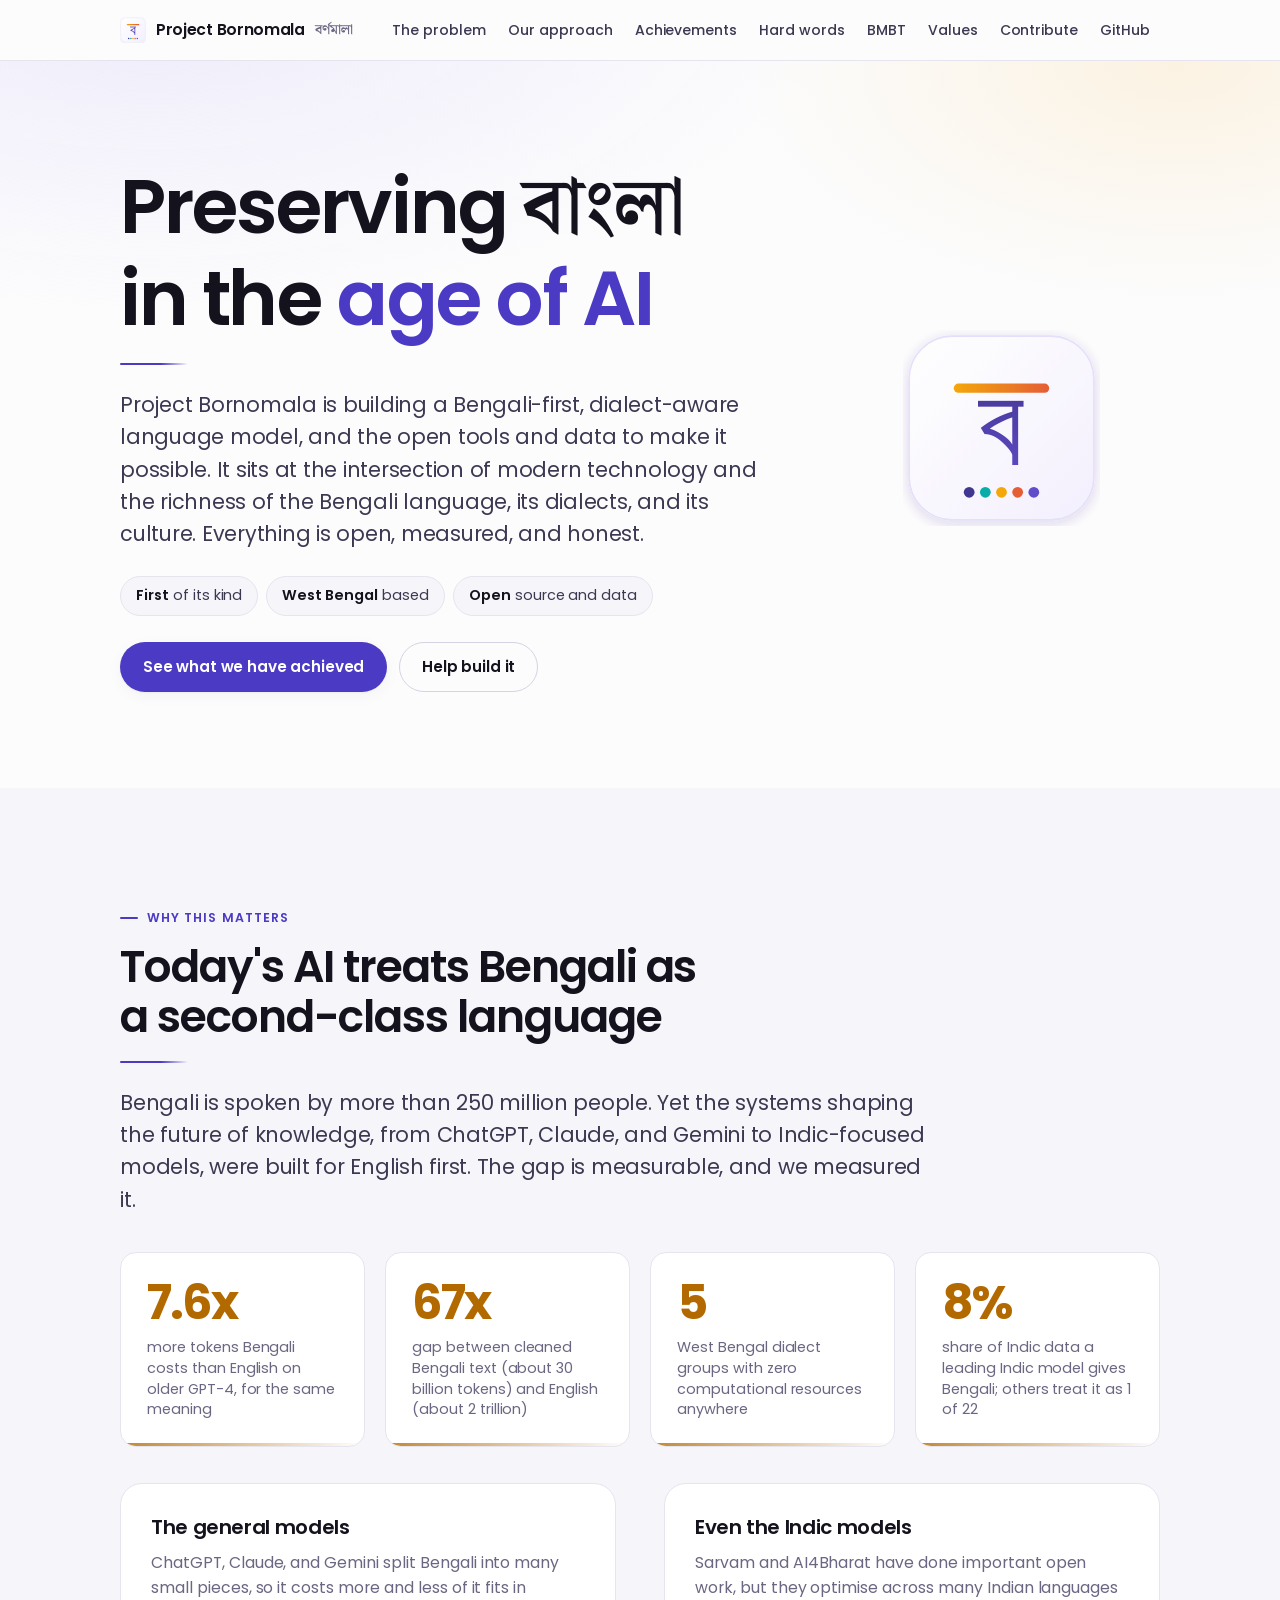
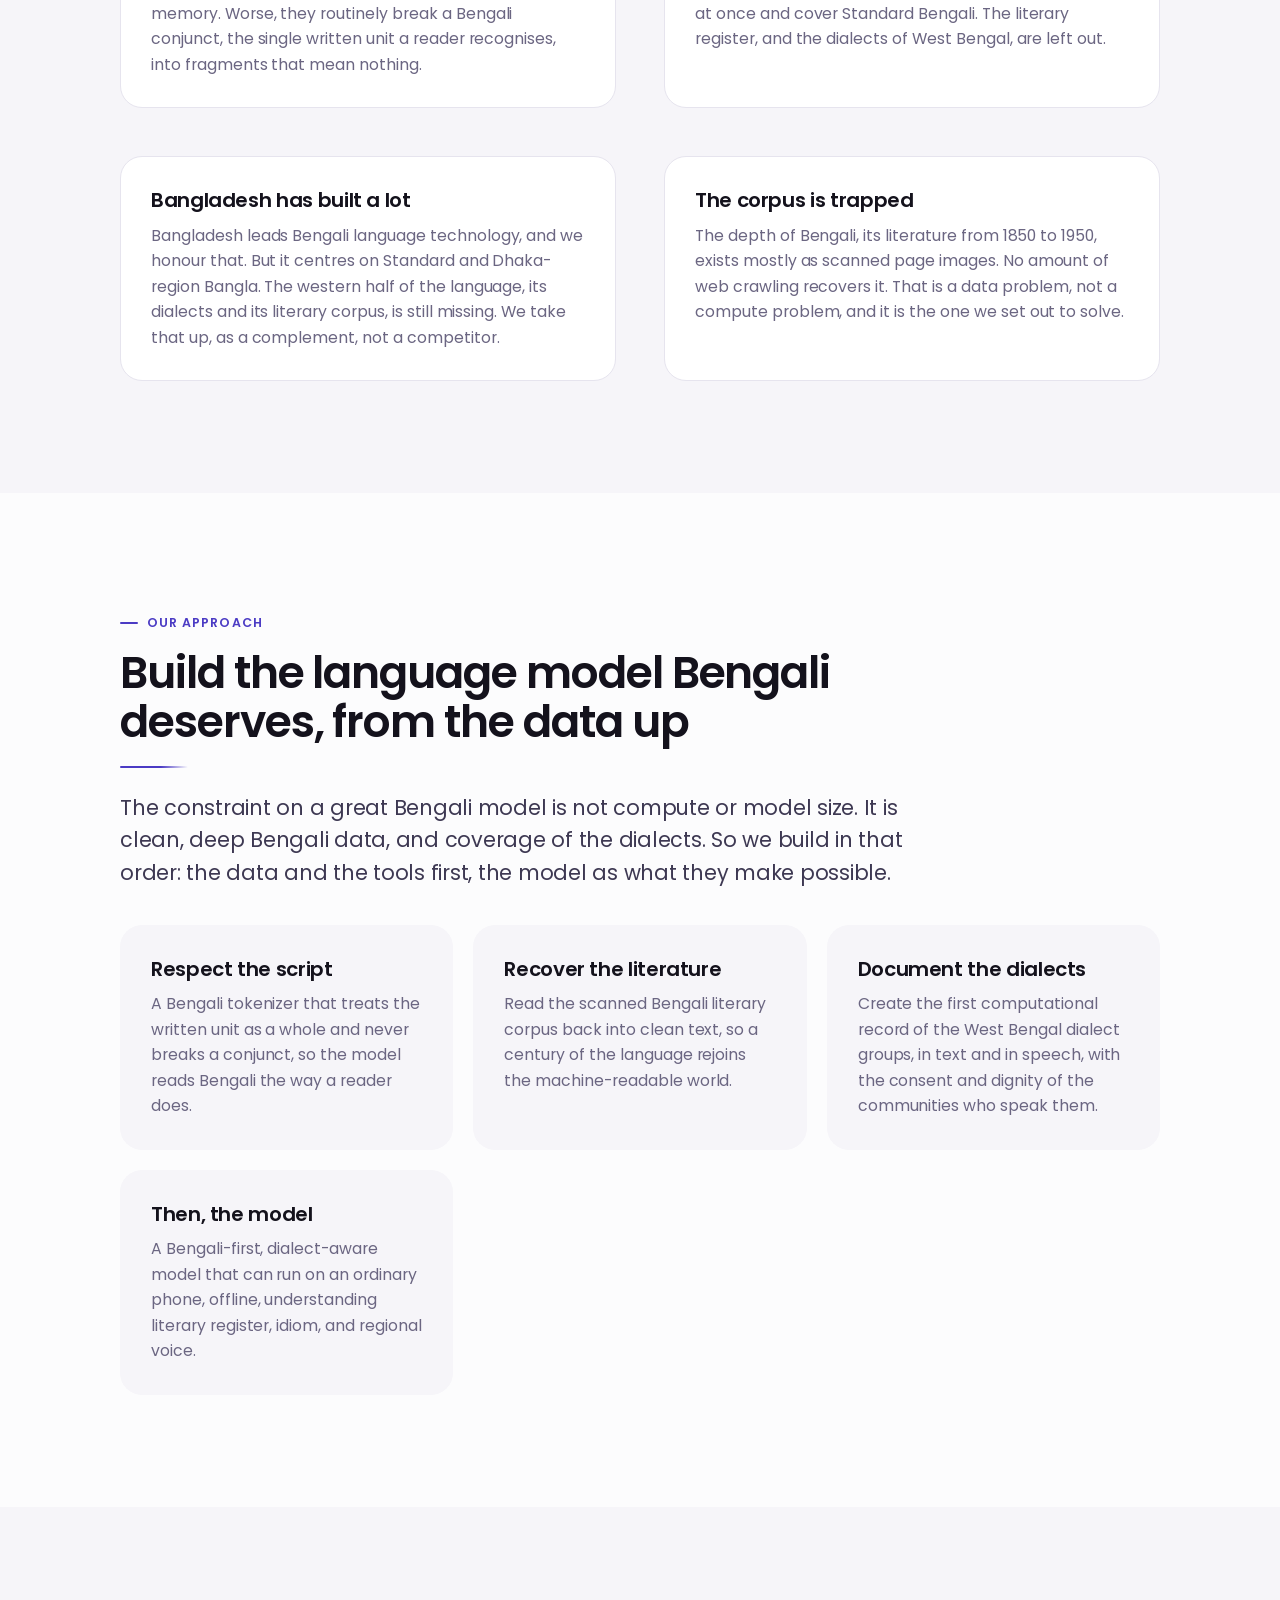
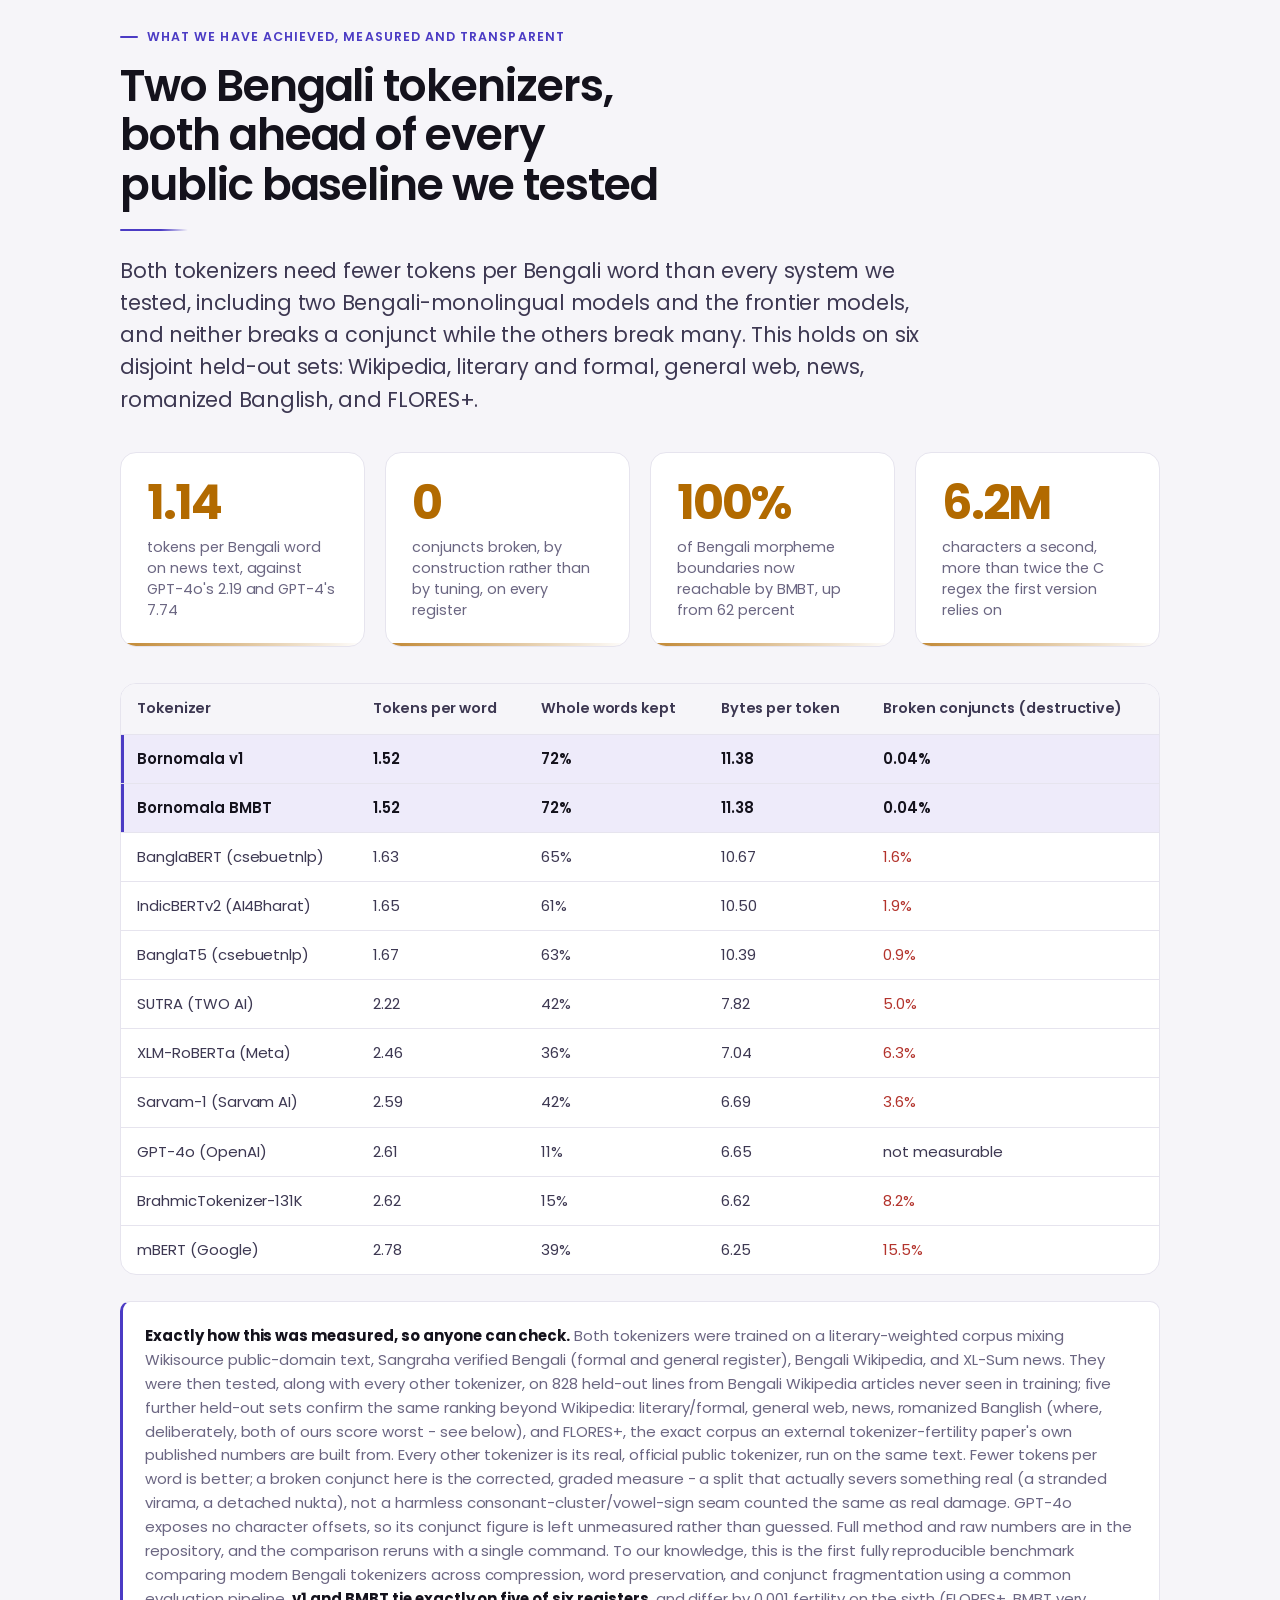
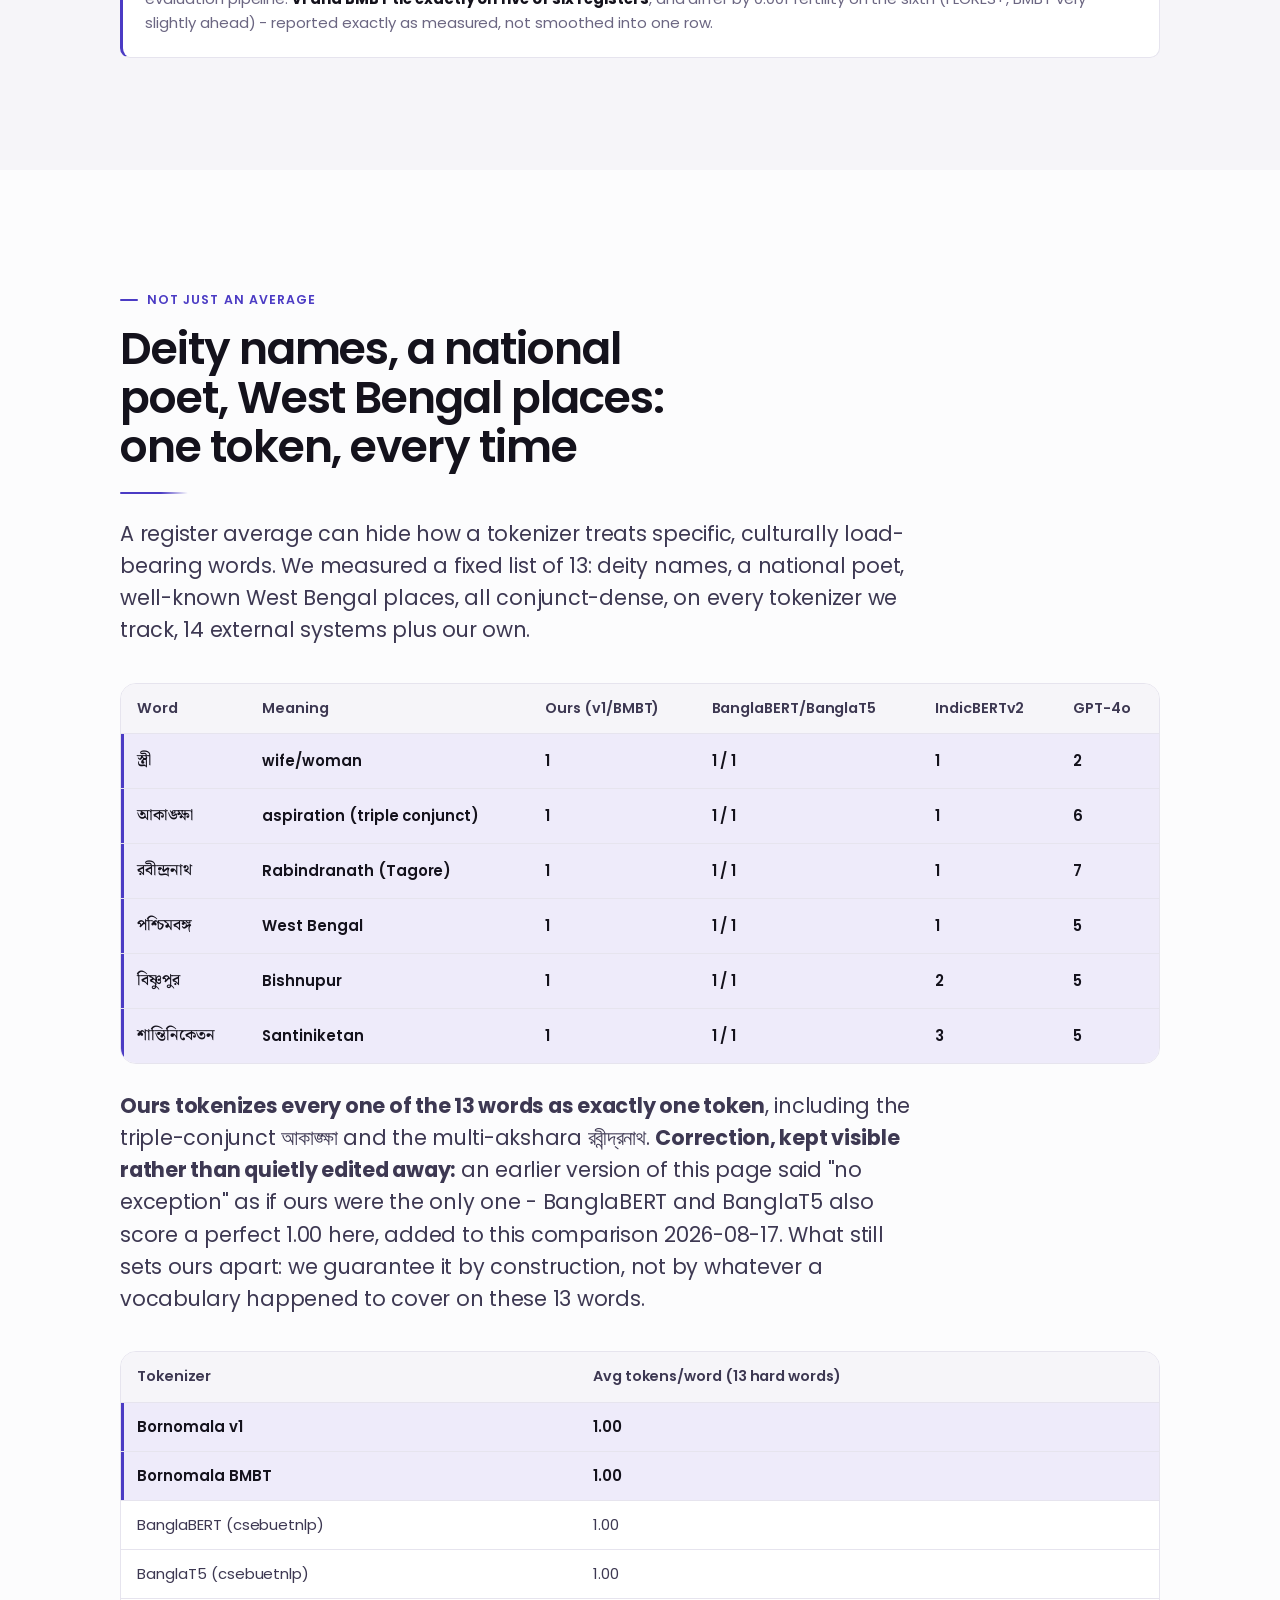
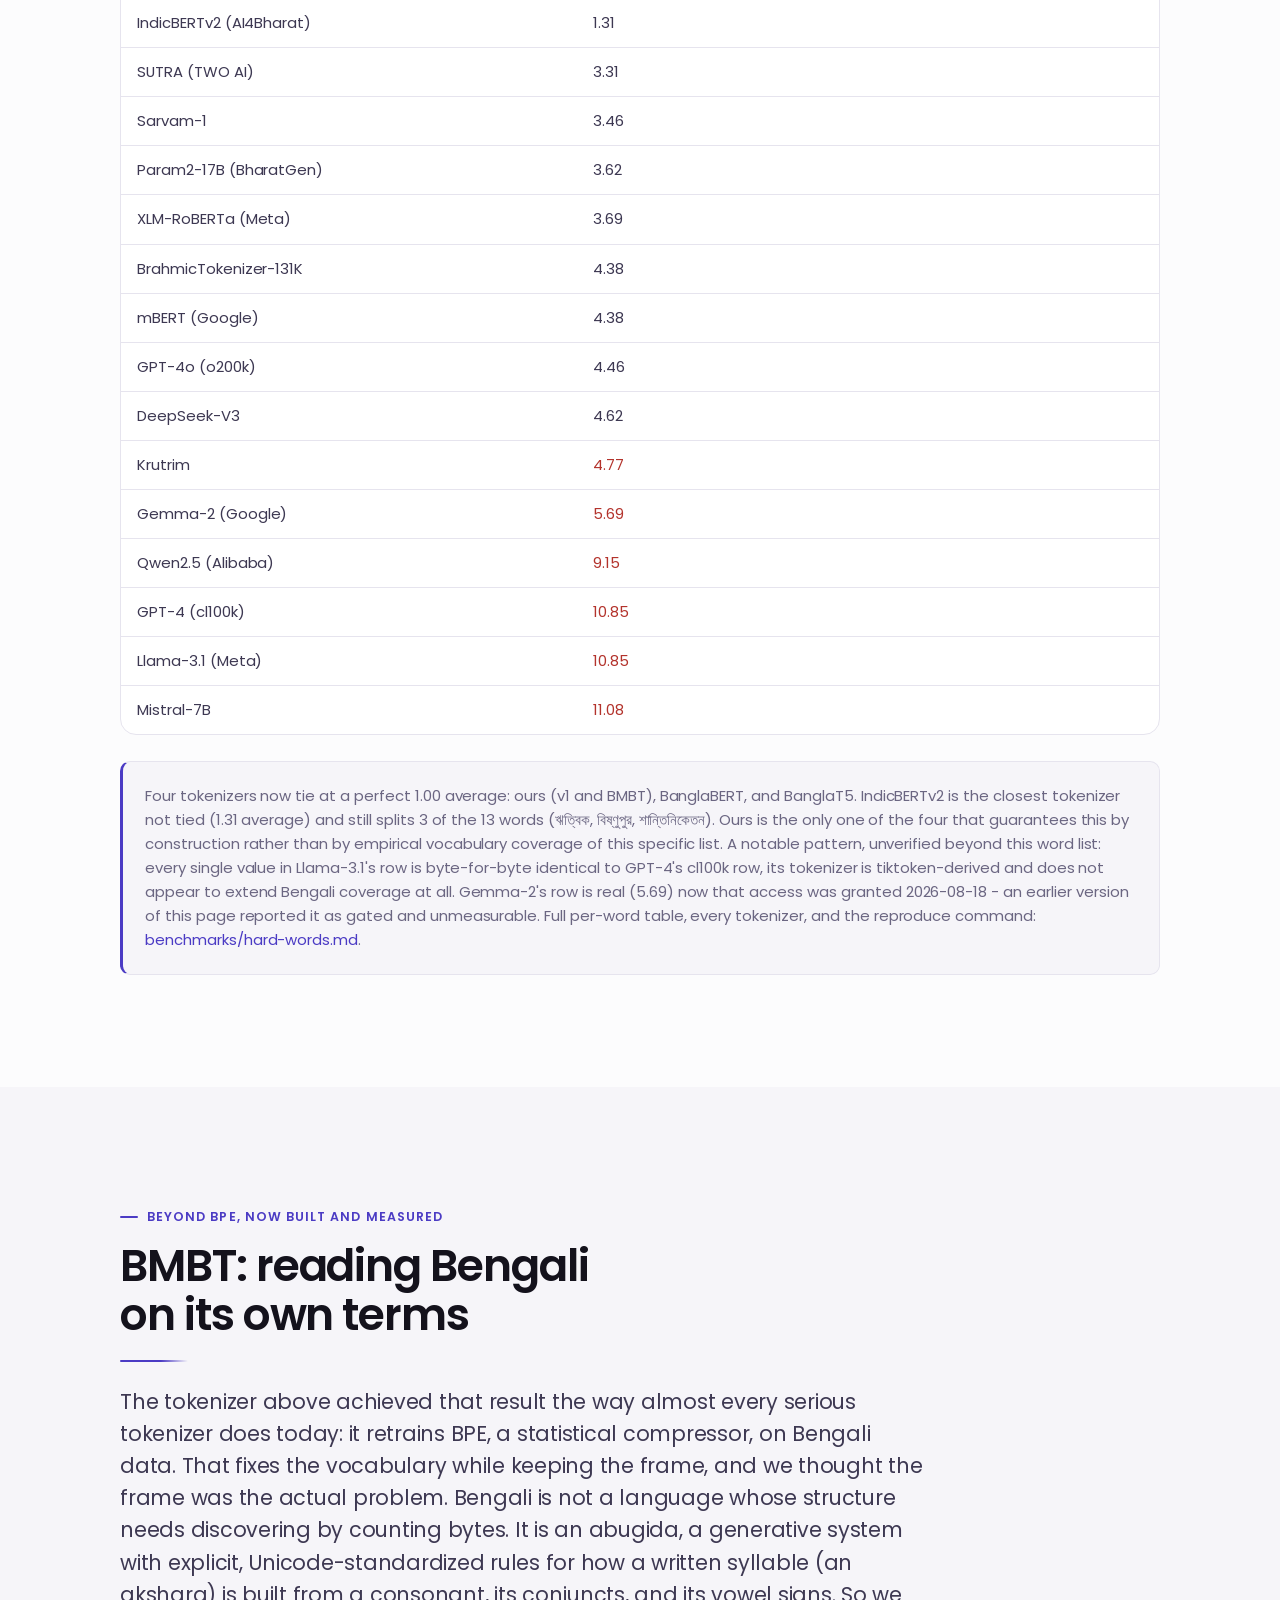
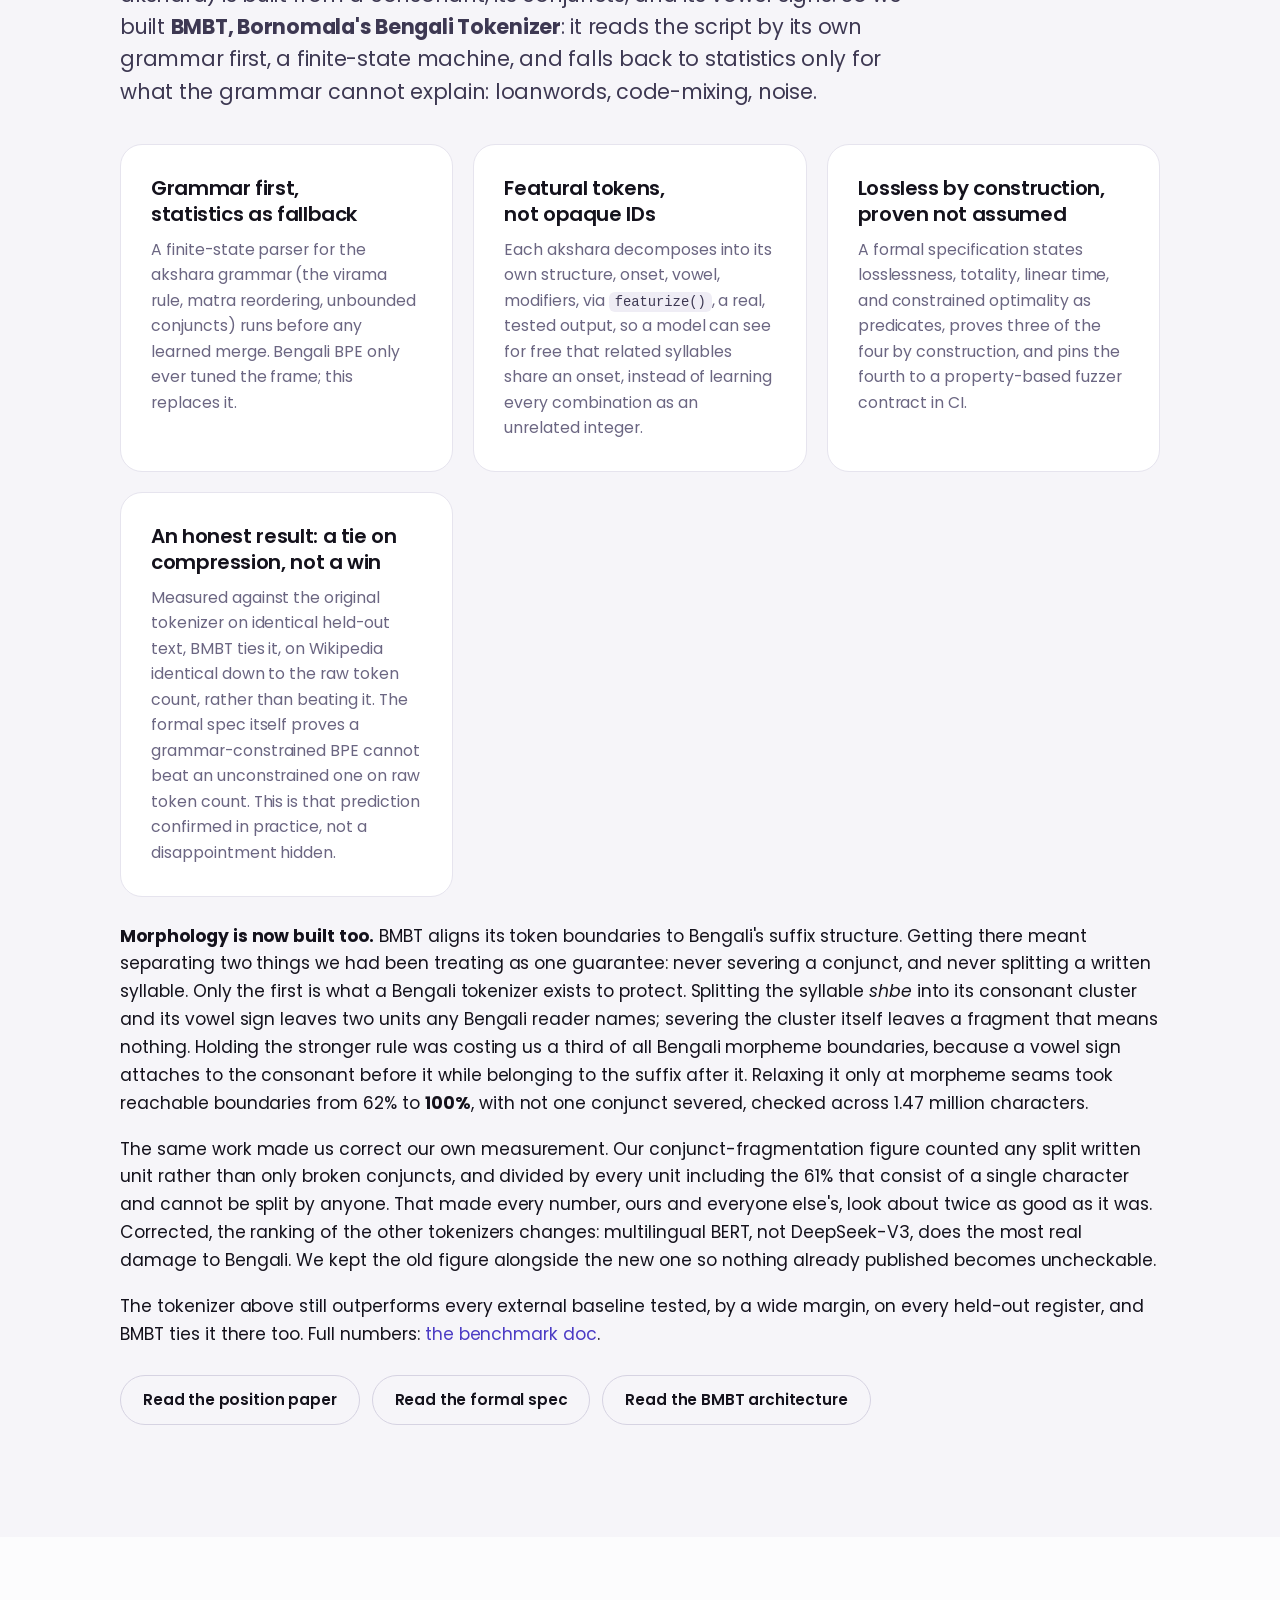
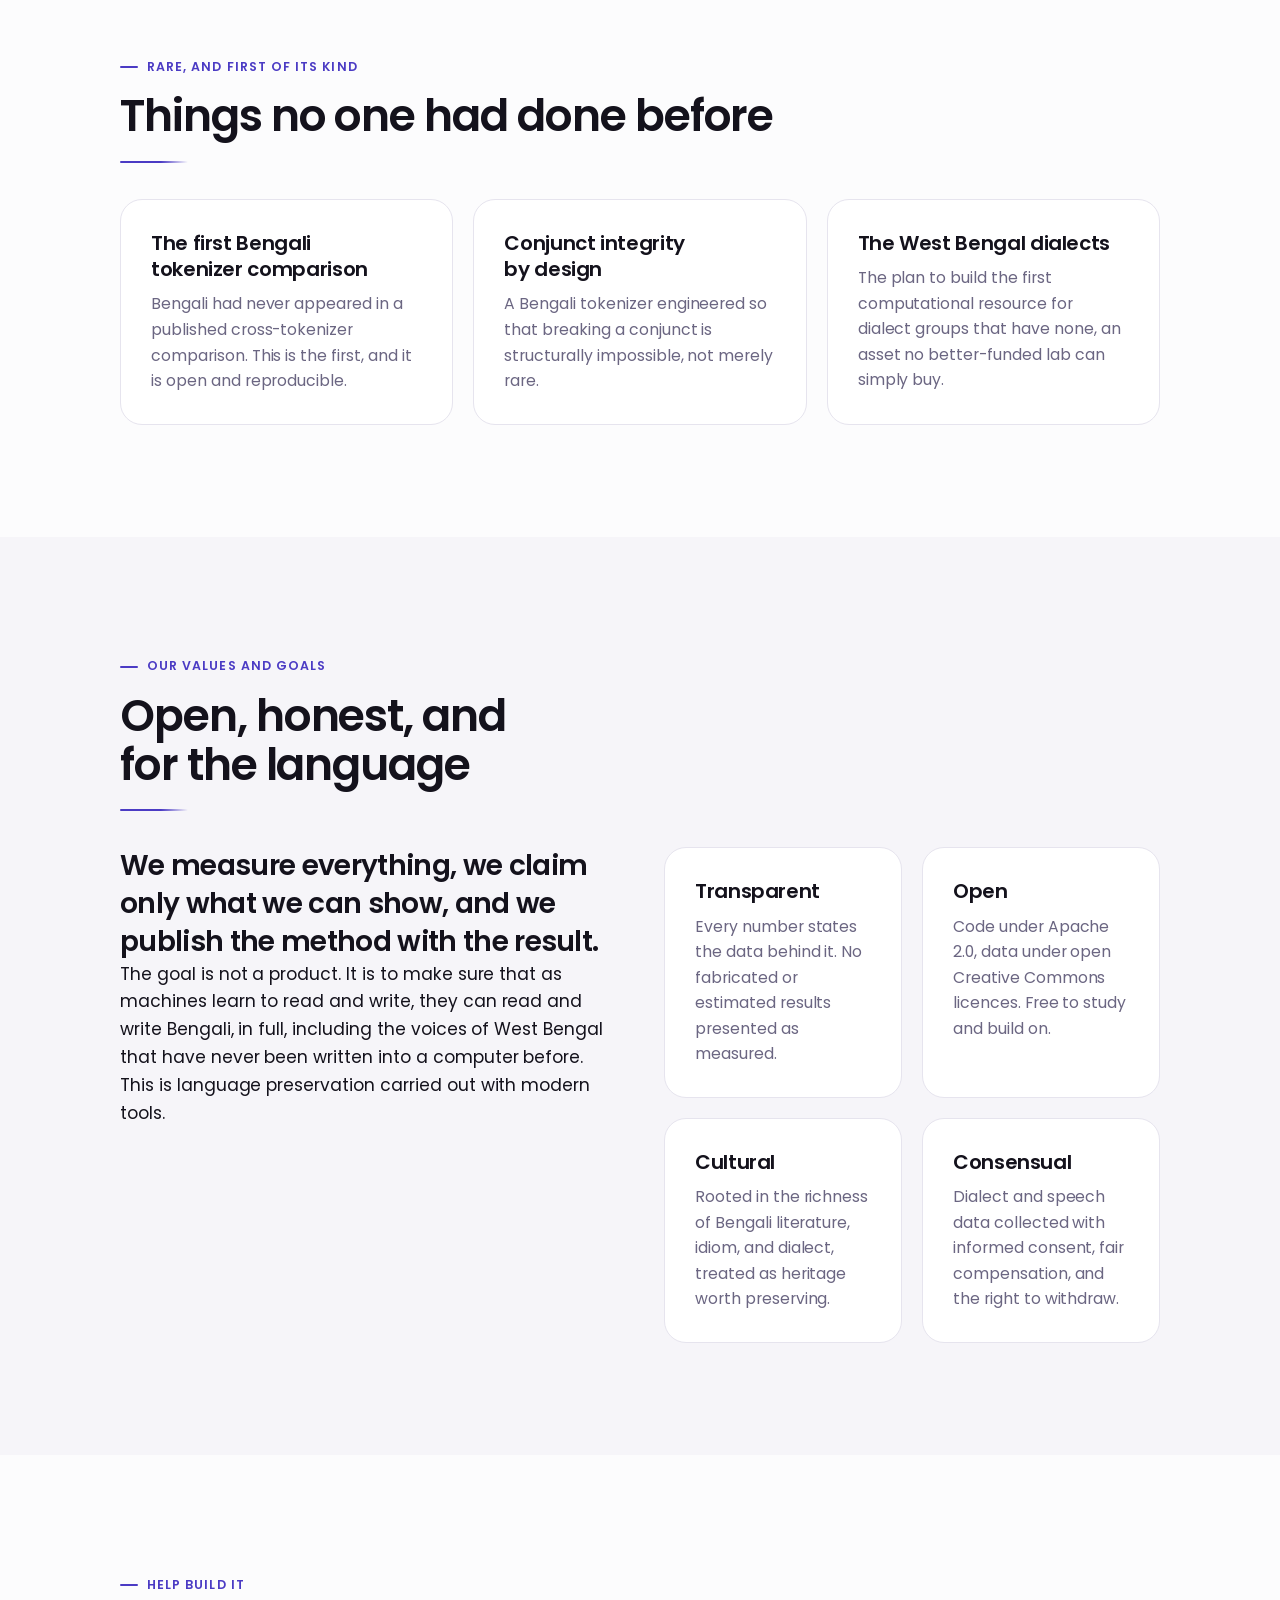
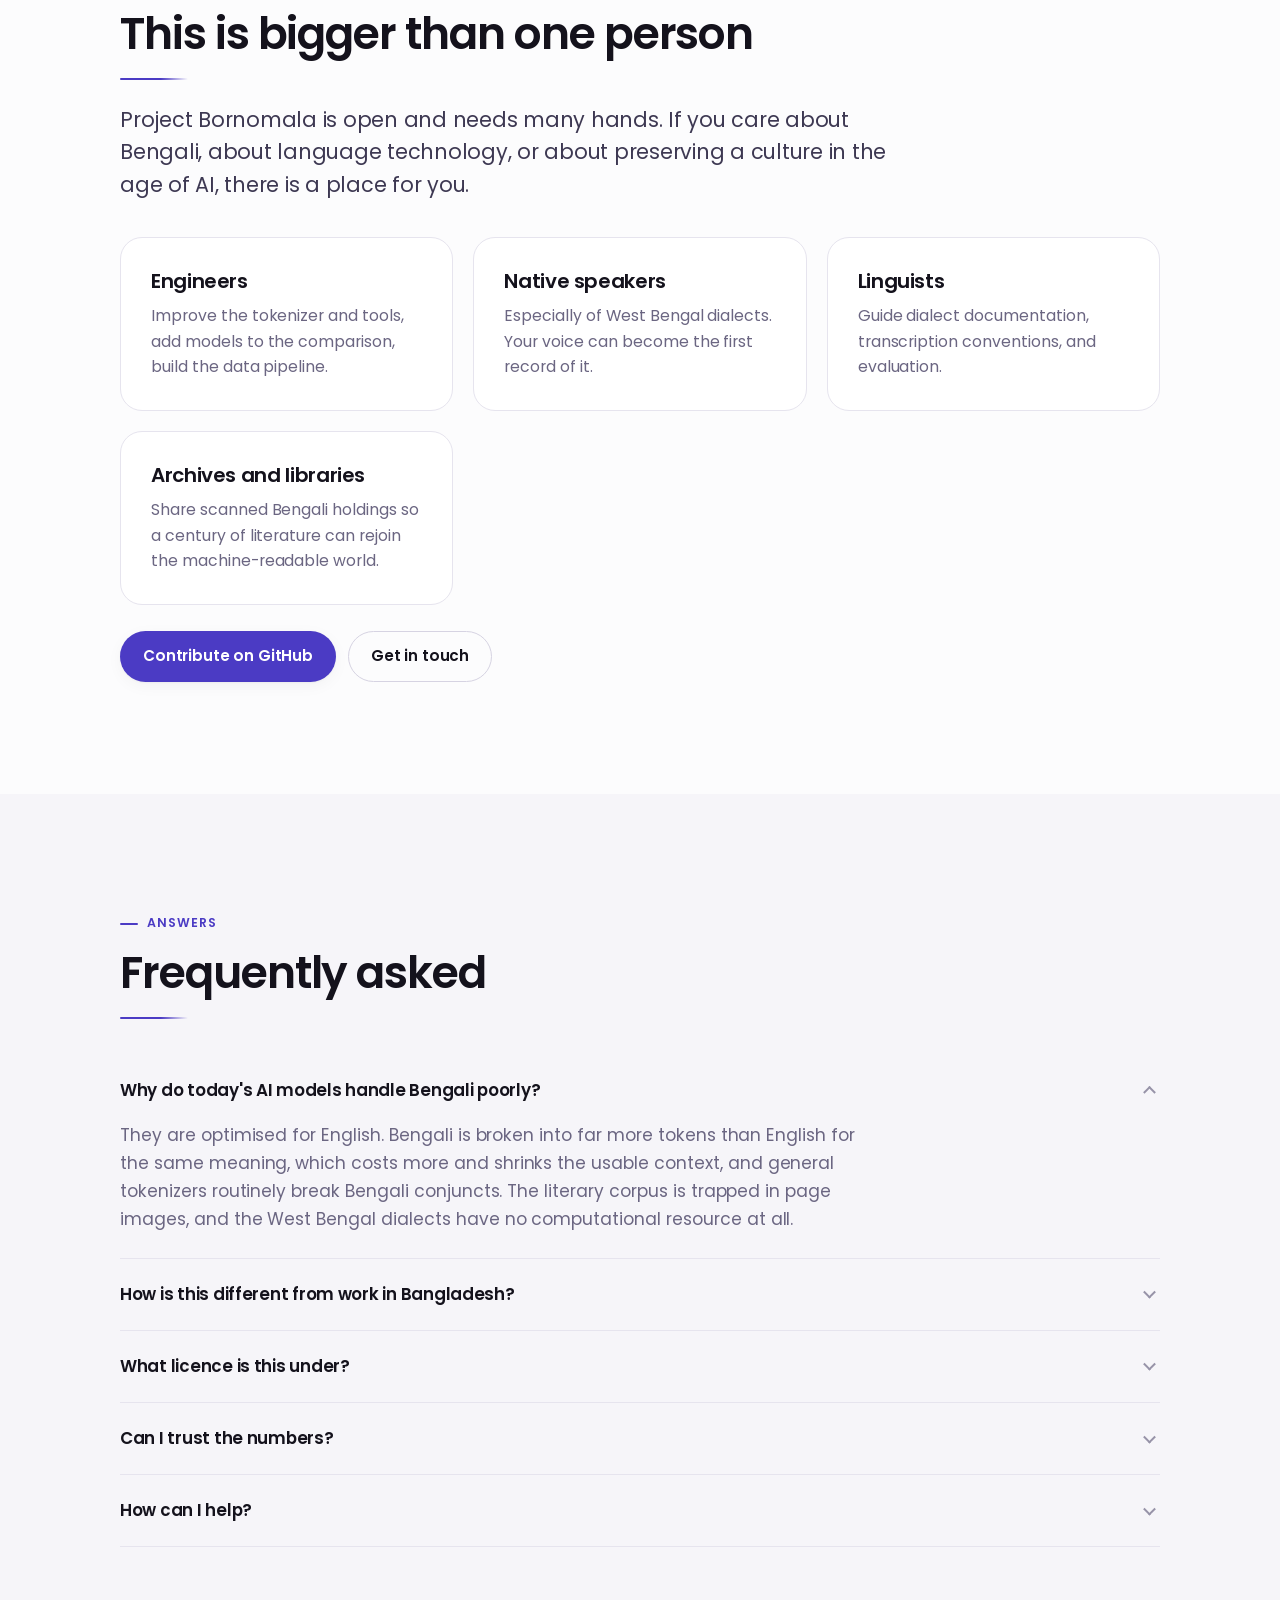
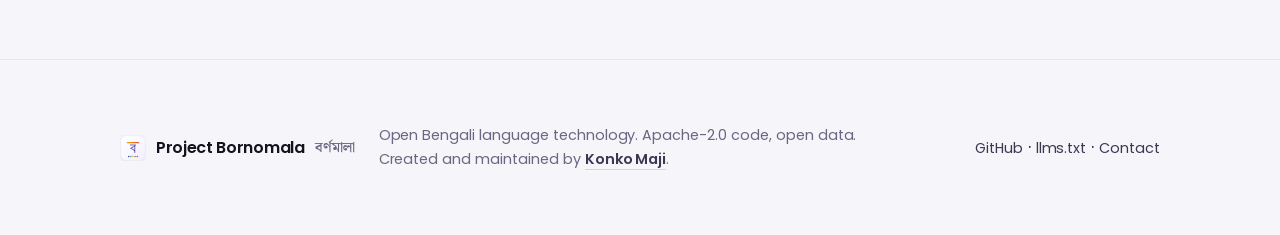
==== commit 7721326c: "docs(tokenizer): full benchmark refresh, propagated to every public surface Reran scripts/compare.py" ====
--- a/docs/index.html
+++ b/docs/index.html
@@ -164,7 +164,7 @@
     <p class="eyebrow">What we have achieved, measured and transparent</p>
     <h2>Two Bengali tokenizers, both ahead of every public baseline we tested</h2>
     <div class="matra"></div>
-    <p class="lede">Both tokenizers need fewer tokens per Bengali word than every system we tested, including AI4Bharat's own and the frontier models, and neither breaks a conjunct while the others break many. This holds on four disjoint held-out sets: Wikipedia, literary and formal, general web, and news.</p>
+    <p class="lede">Both tokenizers need fewer tokens per Bengali word than every system we tested, including two Bengali-monolingual models and the frontier models, and neither breaks a conjunct while the others break many. This holds on six disjoint held-out sets: Wikipedia, literary and formal, general web, news, romanized Banglish, and FLORES+.</p>
 
     <div class="stats">
       <div class="stat"><div class="big warm">1.14</div><div class="lbl">tokens per Bengali word on news text, against GPT-4o's 2.19 and GPT-4's 7.74</div></div>
@@ -175,24 +175,25 @@
 
     <div class="table-wrap">
       <table>
-        <thead><tr><th>Tokenizer</th><th>Tokens per word</th><th>Whole words kept</th><th>Bytes per token</th><th>Broken conjuncts</th></tr></thead>
+        <thead><tr><th>Tokenizer</th><th>Tokens per word</th><th>Whole words kept</th><th>Bytes per token</th><th>Broken conjuncts (destructive)</th></tr></thead>
         <tbody>
-          <tr class="ours"><td>Bornomala (ours)</td><td class="win">1.52</td><td class="win">72%</td><td class="win">11.38</td><td class="win">0.01%</td></tr>
-          <tr><td>IndicBERTv2 (AI4Bharat)</td><td>1.65</td><td>61%</td><td>10.50</td><td class="bad">4.4%</td></tr>
-          <tr><td>SUTRA (TWO AI)</td><td>2.22</td><td>42%</td><td>7.82</td><td class="bad">15.8%</td></tr>
-          <tr><td>XLM-RoBERTa (Meta)</td><td>2.46</td><td>36%</td><td>7.04</td><td class="bad">10.2%</td></tr>
-          <tr><td>Sarvam-1 (Sarvam AI)</td><td>2.59</td><td>42%</td><td>6.69</td><td class="bad">11.9%</td></tr>
+          <tr class="ours"><td>Bornomala v1</td><td class="win">1.52</td><td class="win">72%</td><td class="win">11.38</td><td class="win">0.04%</td></tr>
+          <tr class="ours"><td>Bornomala BMBT</td><td class="win">1.52</td><td class="win">72%</td><td class="win">11.38</td><td class="win">0.04%</td></tr>
+          <tr><td>BanglaBERT (csebuetnlp)</td><td>1.63</td><td>65%</td><td>10.67</td><td class="bad">1.6%</td></tr>
+          <tr><td>IndicBERTv2 (AI4Bharat)</td><td>1.65</td><td>61%</td><td>10.50</td><td class="bad">1.9%</td></tr>
+          <tr><td>BanglaT5 (csebuetnlp)</td><td>1.67</td><td>63%</td><td>10.39</td><td class="bad">0.9%</td></tr>
+          <tr><td>SUTRA (TWO AI)</td><td>2.22</td><td>42%</td><td>7.82</td><td class="bad">5.0%</td></tr>
+          <tr><td>XLM-RoBERTa (Meta)</td><td>2.46</td><td>36%</td><td>7.04</td><td class="bad">6.3%</td></tr>
+          <tr><td>Sarvam-1 (Sarvam AI)</td><td>2.59</td><td>42%</td><td>6.69</td><td class="bad">3.6%</td></tr>
           <tr><td>GPT-4o (OpenAI)</td><td>2.61</td><td>11%</td><td>6.65</td><td>not measurable</td></tr>
-          <tr><td>BrahmicTokenizer-131K</td><td>2.62</td><td>15%</td><td>6.62</td><td class="bad">22.1%</td></tr>
-          <tr><td>mBERT (Google)</td><td>2.78</td><td>39%</td><td>6.25</td><td class="bad">18.0%</td></tr>
-          <tr><td>DeepSeek-V3</td><td>2.99</td><td>9%</td><td>5.79</td><td class="bad">28.5%</td></tr>
-          <tr><td>Krutrim (Krutrim AI)</td><td>3.21</td><td>8%</td><td>5.41</td><td class="bad">28.6%</td></tr>
+          <tr><td>BrahmicTokenizer-131K</td><td>2.62</td><td>15%</td><td>6.62</td><td class="bad">8.2%</td></tr>
+          <tr><td>mBERT (Google)</td><td>2.78</td><td>39%</td><td>6.25</td><td class="bad">15.5%</td></tr>
         </tbody>
       </table>
     </div>
 
     <div class="note">
-      <b>Exactly how this was measured, so anyone can check.</b> Our tokenizer was trained on a literary-weighted corpus mixing Wikisource public-domain text, Sangraha verified Bengali (formal and general register), Bengali Wikipedia, and XL-Sum news. It was then tested, along with every other tokenizer, on 828 held-out lines from Bengali Wikipedia articles never seen in training; three further held-out sets (literary/formal, general web, news) confirm the same ranking beyond Wikipedia. Every other tokenizer is its real, official public tokenizer, run on the same text. Fewer tokens per word is better; a broken conjunct is a written unit split across a boundary, computed from each tokenizer's own character offsets. GPT-4o exposes no offsets, so its conjunct figure is left unmeasured rather than guessed. Full method and raw numbers are in the repository, and the comparison reruns with a single command. To our knowledge, this is the first fully reproducible benchmark comparing modern Bengali tokenizers across compression, word preservation, and conjunct fragmentation using a common evaluation pipeline. <b>BMBT (v2, below) was trained on the identical corpus and measured the same way: it ties every number in this table</b>, exactly, on every register tested.
+      <b>Exactly how this was measured, so anyone can check.</b> Both tokenizers were trained on a literary-weighted corpus mixing Wikisource public-domain text, Sangraha verified Bengali (formal and general register), Bengali Wikipedia, and XL-Sum news. They were then tested, along with every other tokenizer, on 828 held-out lines from Bengali Wikipedia articles never seen in training; five further held-out sets confirm the same ranking beyond Wikipedia: literary/formal, general web, news, romanized Banglish (where, deliberately, both of ours score worst - see below), and FLORES+, the exact corpus an external tokenizer-fertility paper's own published numbers are built from. Every other tokenizer is its real, official public tokenizer, run on the same text. Fewer tokens per word is better; a broken conjunct here is the corrected, graded measure - a split that actually severs something real (a stranded virama, a detached nukta), not a harmless consonant-cluster/vowel-sign seam counted the same as real damage. GPT-4o exposes no character offsets, so its conjunct figure is left unmeasured rather than guessed. Full method and raw numbers are in the repository, and the comparison reruns with a single command. To our knowledge, this is the first fully reproducible benchmark comparing modern Bengali tokenizers across compression, word preservation, and conjunct fragmentation using a common evaluation pipeline. <b>v1 and BMBT tie exactly on five of six registers</b>, and differ by 0.001 fertility on the sixth (FLORES+, BMBT very slightly ahead) - reported exactly as measured, not smoothed into one row.
     </div>
   </div>
 </section>
@@ -207,45 +208,49 @@
 
     <div class="table-wrap">
       <table>
-        <thead><tr><th>Word</th><th>Meaning</th><th>Ours (v1/BMBT)</th><th>IndicBERTv2 (best rival)</th><th>GPT-4o</th></tr></thead>
+        <thead><tr><th>Word</th><th>Meaning</th><th>Ours (v1/BMBT)</th><th>BanglaBERT/BanglaT5</th><th>IndicBERTv2</th><th>GPT-4o</th></tr></thead>
         <tbody>
-          <tr class="ours"><td class="bn">স্ত্রী</td><td>wife/woman</td><td class="win">1</td><td>1</td><td>2</td></tr>
-          <tr class="ours"><td class="bn">আকাঙ্ক্ষা</td><td>aspiration (triple conjunct)</td><td class="win">1</td><td>1</td><td>6</td></tr>
-          <tr class="ours"><td class="bn">রবীন্দ্রনাথ</td><td>Rabindranath (Tagore)</td><td class="win">1</td><td>1</td><td>7</td></tr>
-          <tr class="ours"><td class="bn">পশ্চিমবঙ্গ</td><td>West Bengal</td><td class="win">1</td><td>1</td><td>5</td></tr>
-          <tr class="ours"><td class="bn">বিষ্ণুপুর</td><td>Bishnupur</td><td class="win">1</td><td class="bad">2</td><td>5</td></tr>
-          <tr class="ours"><td class="bn">শান্তিনিকেতন</td><td>Santiniketan</td><td class="win">1</td><td class="bad">3</td><td>5</td></tr>
+          <tr class="ours"><td class="bn">স্ত্রী</td><td>wife/woman</td><td class="win">1</td><td class="win">1 / 1</td><td>1</td><td>2</td></tr>
+          <tr class="ours"><td class="bn">আকাঙ্ক্ষা</td><td>aspiration (triple conjunct)</td><td class="win">1</td><td class="win">1 / 1</td><td>1</td><td>6</td></tr>
+          <tr class="ours"><td class="bn">রবীন্দ্রনাথ</td><td>Rabindranath (Tagore)</td><td class="win">1</td><td class="win">1 / 1</td><td>1</td><td>7</td></tr>
+          <tr class="ours"><td class="bn">পশ্চিমবঙ্গ</td><td>West Bengal</td><td class="win">1</td><td class="win">1 / 1</td><td>1</td><td>5</td></tr>
+          <tr class="ours"><td class="bn">বিষ্ণুপুর</td><td>Bishnupur</td><td class="win">1</td><td class="win">1 / 1</td><td class="bad">2</td><td>5</td></tr>
+          <tr class="ours"><td class="bn">শান্তিনিকেতন</td><td>Santiniketan</td><td class="win">1</td><td class="win">1 / 1</td><td class="bad">3</td><td>5</td></tr>
         </tbody>
       </table>
     </div>
 
-    <p class="lede"><b>Ours tokenizes every one of the 13 words as exactly one token. No exception</b>, including the triple-conjunct আকাঙ্ক্ষা and the multi-akshara রবীন্দ্রনাথ.</p>
+    <p class="lede"><b>Ours tokenizes every one of the 13 words as exactly one token</b>, including the triple-conjunct আকাঙ্ক্ষা and the multi-akshara রবীন্দ্রনাথ. <b>Correction, kept visible rather than quietly edited away:</b> an earlier version of this page said "no exception" as if ours were the only one - BanglaBERT and BanglaT5 also score a perfect 1.00 here, added to this comparison 2026-08-17. What still sets ours apart: we guarantee it by construction, not by whatever a vocabulary happened to cover on these 13 words.</p>
 
     <div class="table-wrap">
       <table>
         <thead><tr><th>Tokenizer</th><th>Avg tokens/word (13 hard words)</th></tr></thead>
         <tbody>
-          <tr class="ours"><td>Bornomala v1 / BMBT (ours)</td><td class="win">1.00</td></tr>
+          <tr class="ours"><td>Bornomala v1</td><td class="win">1.00</td></tr>
+          <tr class="ours"><td>Bornomala BMBT</td><td class="win">1.00</td></tr>
+          <tr><td>BanglaBERT (csebuetnlp)</td><td>1.00</td></tr>
+          <tr><td>BanglaT5 (csebuetnlp)</td><td>1.00</td></tr>
           <tr><td>IndicBERTv2 (AI4Bharat)</td><td>1.31</td></tr>
           <tr><td>SUTRA (TWO AI)</td><td>3.31</td></tr>
           <tr><td>Sarvam-1</td><td>3.46</td></tr>
           <tr><td>Param2-17B (BharatGen)</td><td>3.62</td></tr>
           <tr><td>XLM-RoBERTa (Meta)</td><td>3.69</td></tr>
+          <tr><td>BrahmicTokenizer-131K</td><td>4.38</td></tr>
           <tr><td>mBERT (Google)</td><td>4.38</td></tr>
           <tr><td>GPT-4o (o200k)</td><td>4.46</td></tr>
           <tr><td>DeepSeek-V3</td><td>4.62</td></tr>
           <tr><td>Krutrim</td><td class="bad">4.77</td></tr>
+          <tr><td>Gemma-2 (Google)</td><td class="bad">5.69</td></tr>
           <tr><td>Qwen2.5 (Alibaba)</td><td class="bad">9.15</td></tr>
           <tr><td>GPT-4 (cl100k)</td><td class="bad">10.85</td></tr>
           <tr><td>Llama-3.1 (Meta)</td><td class="bad">10.85</td></tr>
           <tr><td>Mistral-7B</td><td class="bad">11.08</td></tr>
-          <tr><td>Gemma-2 (Google)</td><td>gated, unmeasurable</td></tr>
         </tbody>
       </table>
     </div>
 
     <div class="note">
-      IndicBERTv2, the only real rival at 1.31 average, still splits 3 of the 13 words (ঋত্বিক, বিষ্ণুপুর, শান্তিনিকেতন), even India's best-funded Indic tokenizer cannot hold conjunct integrity on every word here. Ours does, by construction, not luck. A notable pattern, unverified beyond this word list: every single value in Llama-3.1's row is byte-for-byte identical to GPT-4's cl100k row, its tokenizer is tiktoken-derived and does not appear to extend Bengali coverage at all. Full per-word table, every tokenizer, and the reproduce command: <a href="https://github.com/konkomaji/bornomala/blob/main/bengali-tokenizer/benchmarks/hard-words.md">benchmarks/hard-words.md</a>.
+      Four tokenizers now tie at a perfect 1.00 average: ours (v1 and BMBT), BanglaBERT, and BanglaT5. IndicBERTv2 is the closest tokenizer not tied (1.31 average) and still splits 3 of the 13 words (ঋত্বিক, বিষ্ণুপুর, শান্তিনিকেতন). Ours is the only one of the four that guarantees this by construction rather than by empirical vocabulary coverage of this specific list. A notable pattern, unverified beyond this word list: every single value in Llama-3.1's row is byte-for-byte identical to GPT-4's cl100k row, its tokenizer is tiktoken-derived and does not appear to extend Bengali coverage at all. Gemma-2's row is real (5.69) now that access was granted 2026-08-18 - an earlier version of this page reported it as gated and unmeasurable. Full per-word table, every tokenizer, and the reproduce command: <a href="https://github.com/konkomaji/bornomala/blob/main/bengali-tokenizer/benchmarks/hard-words.md">benchmarks/hard-words.md</a>.
     </div>
   </div>
 </section>
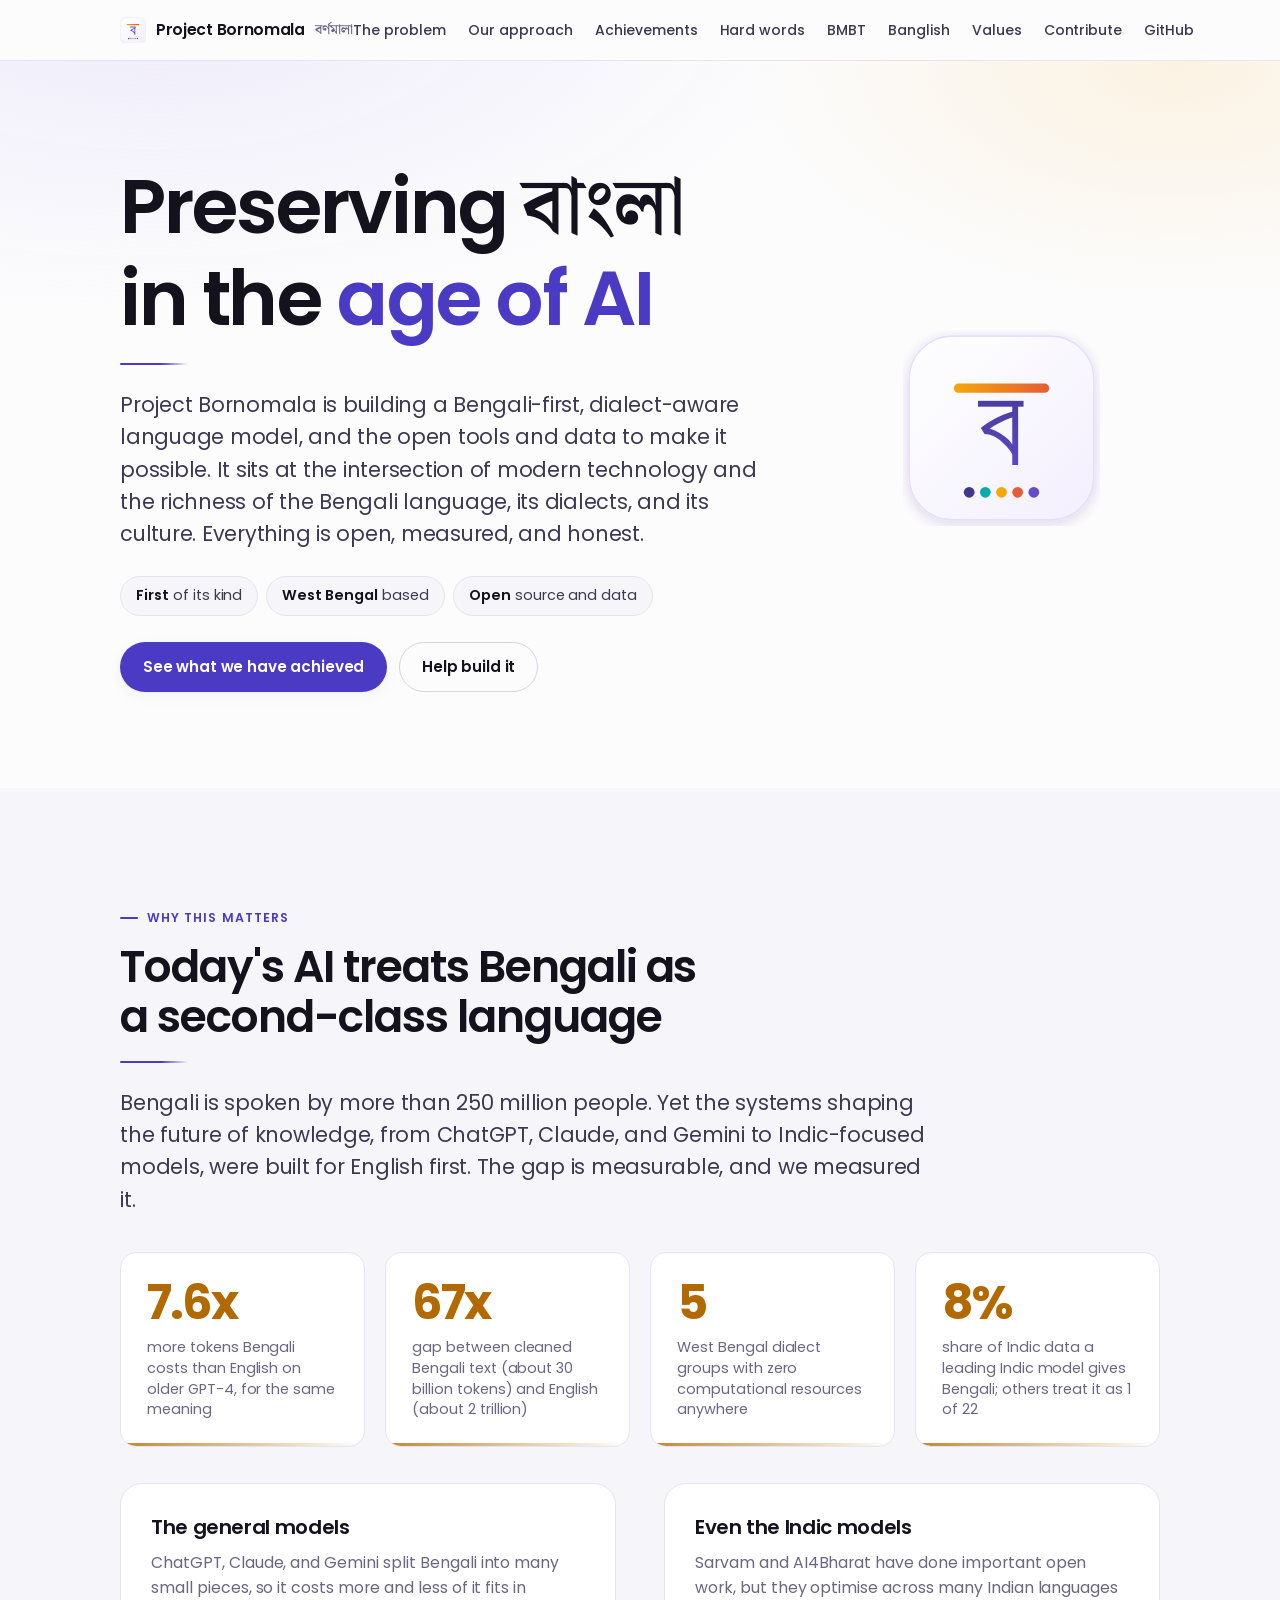
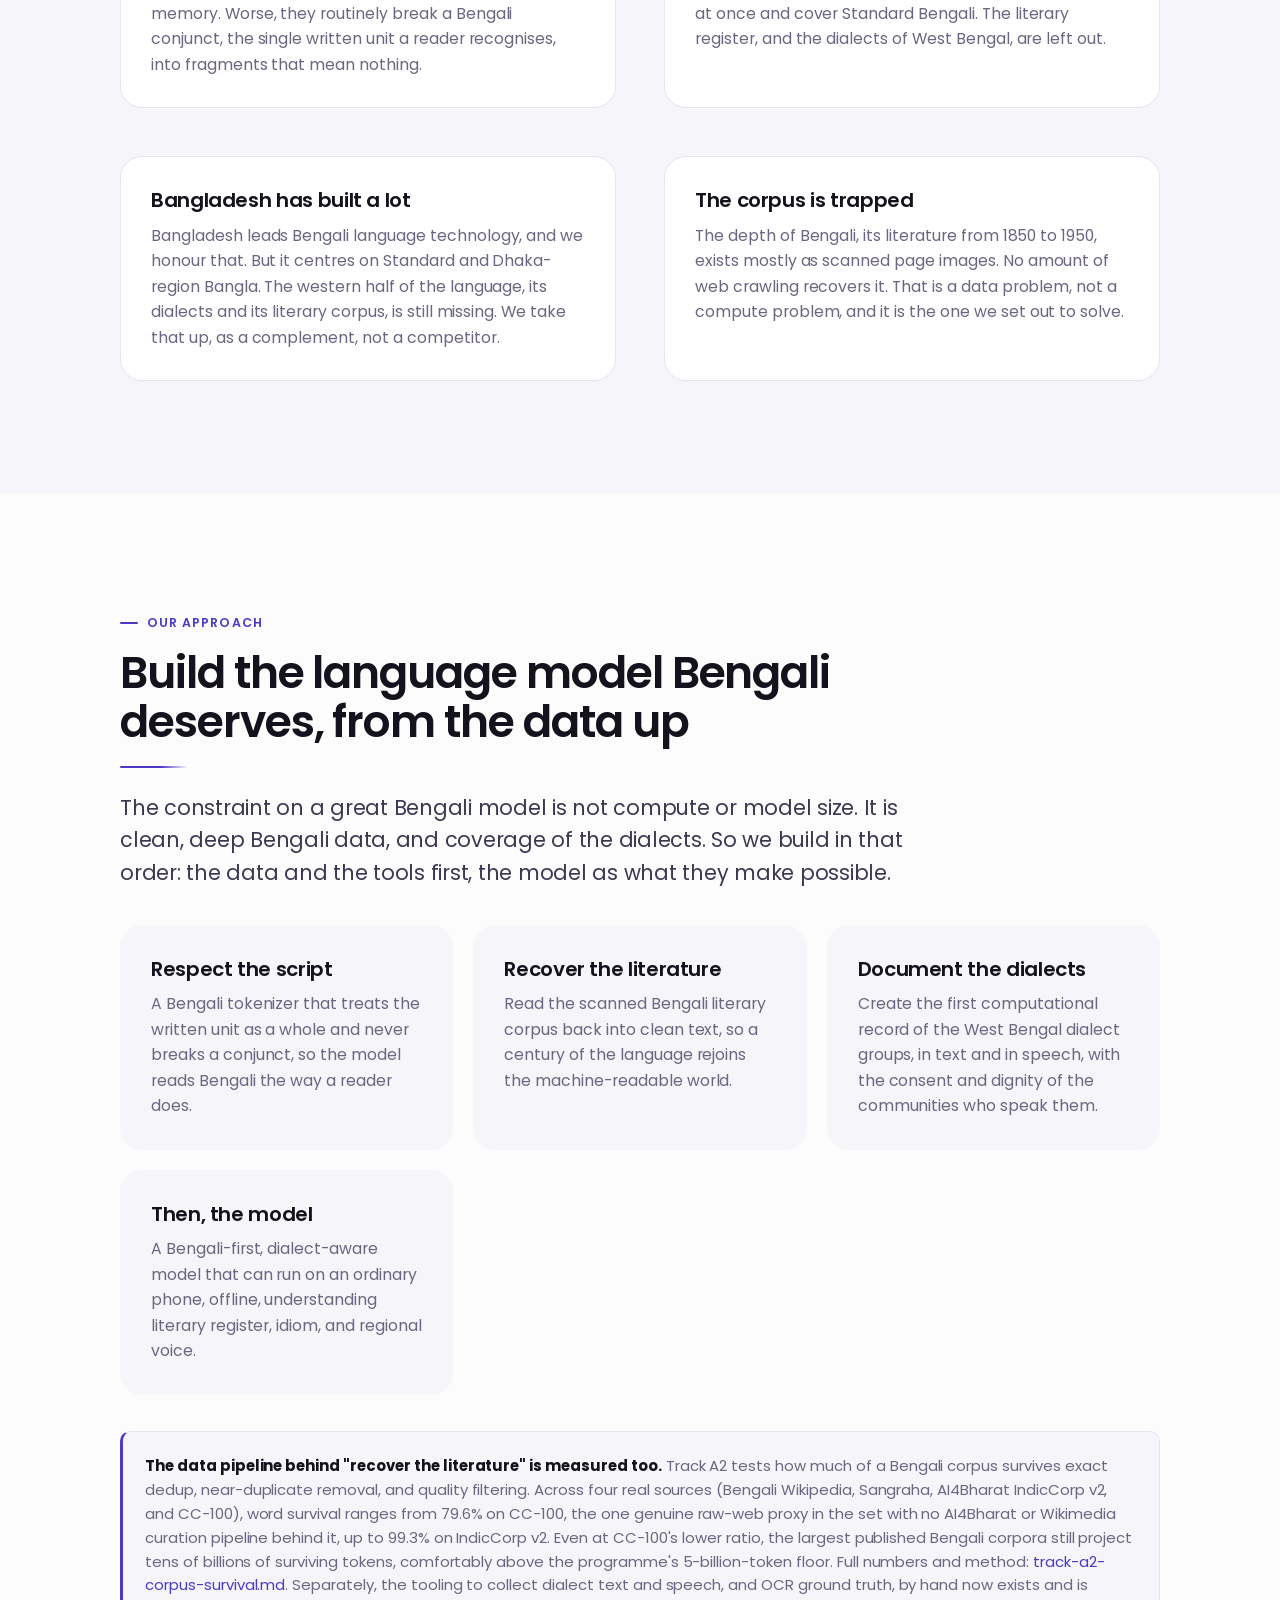
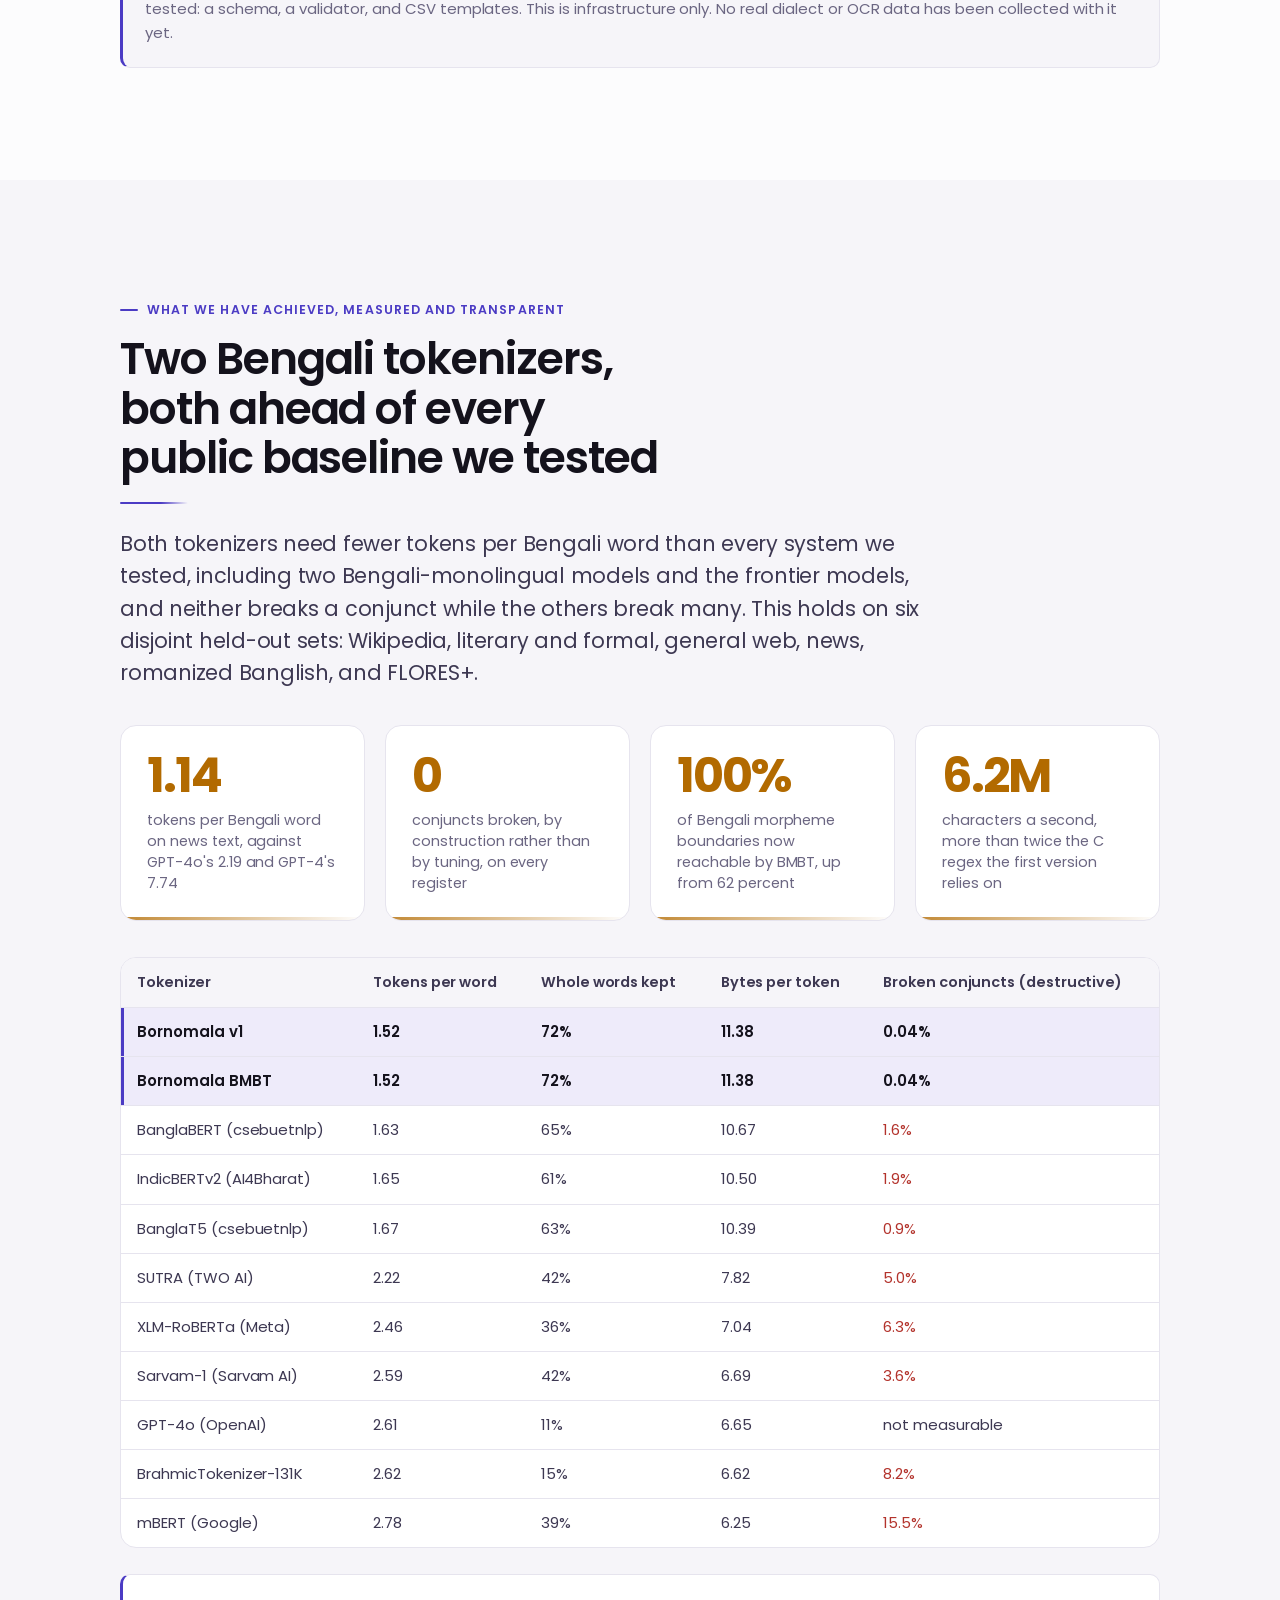
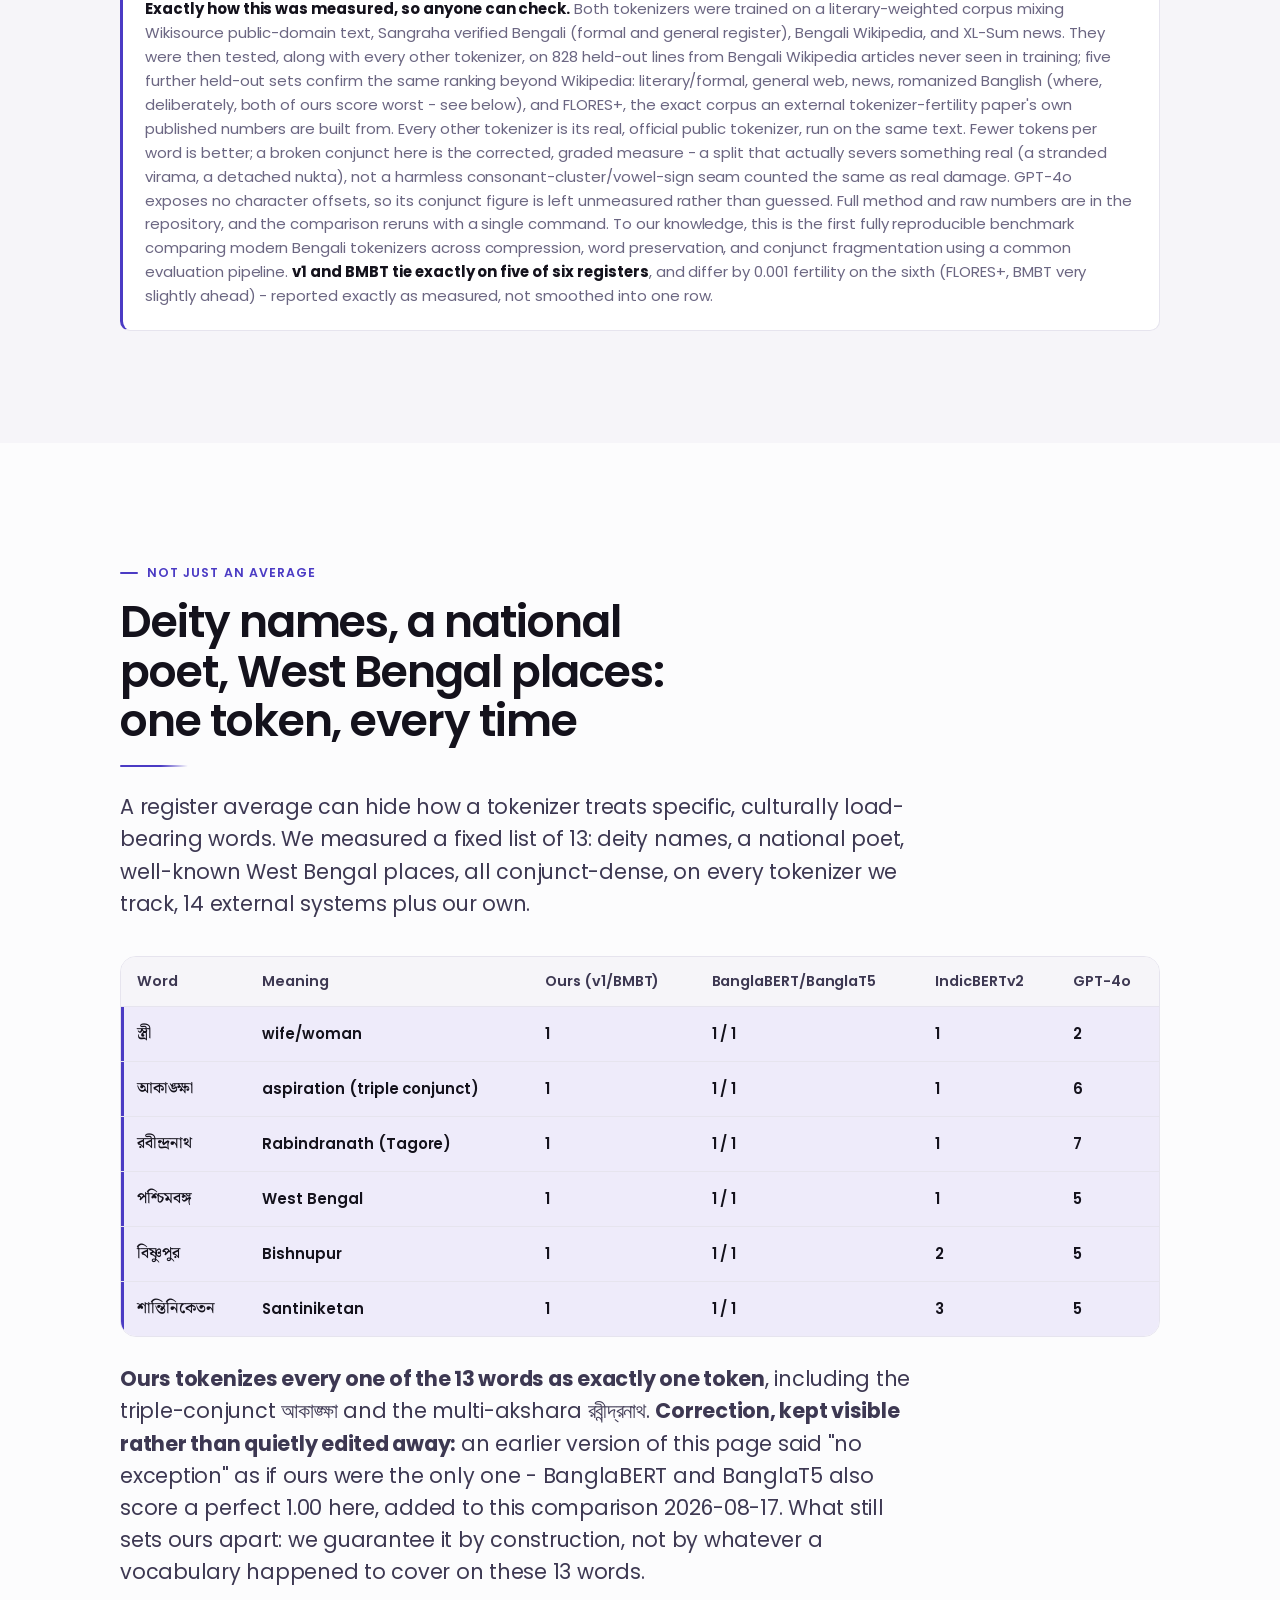
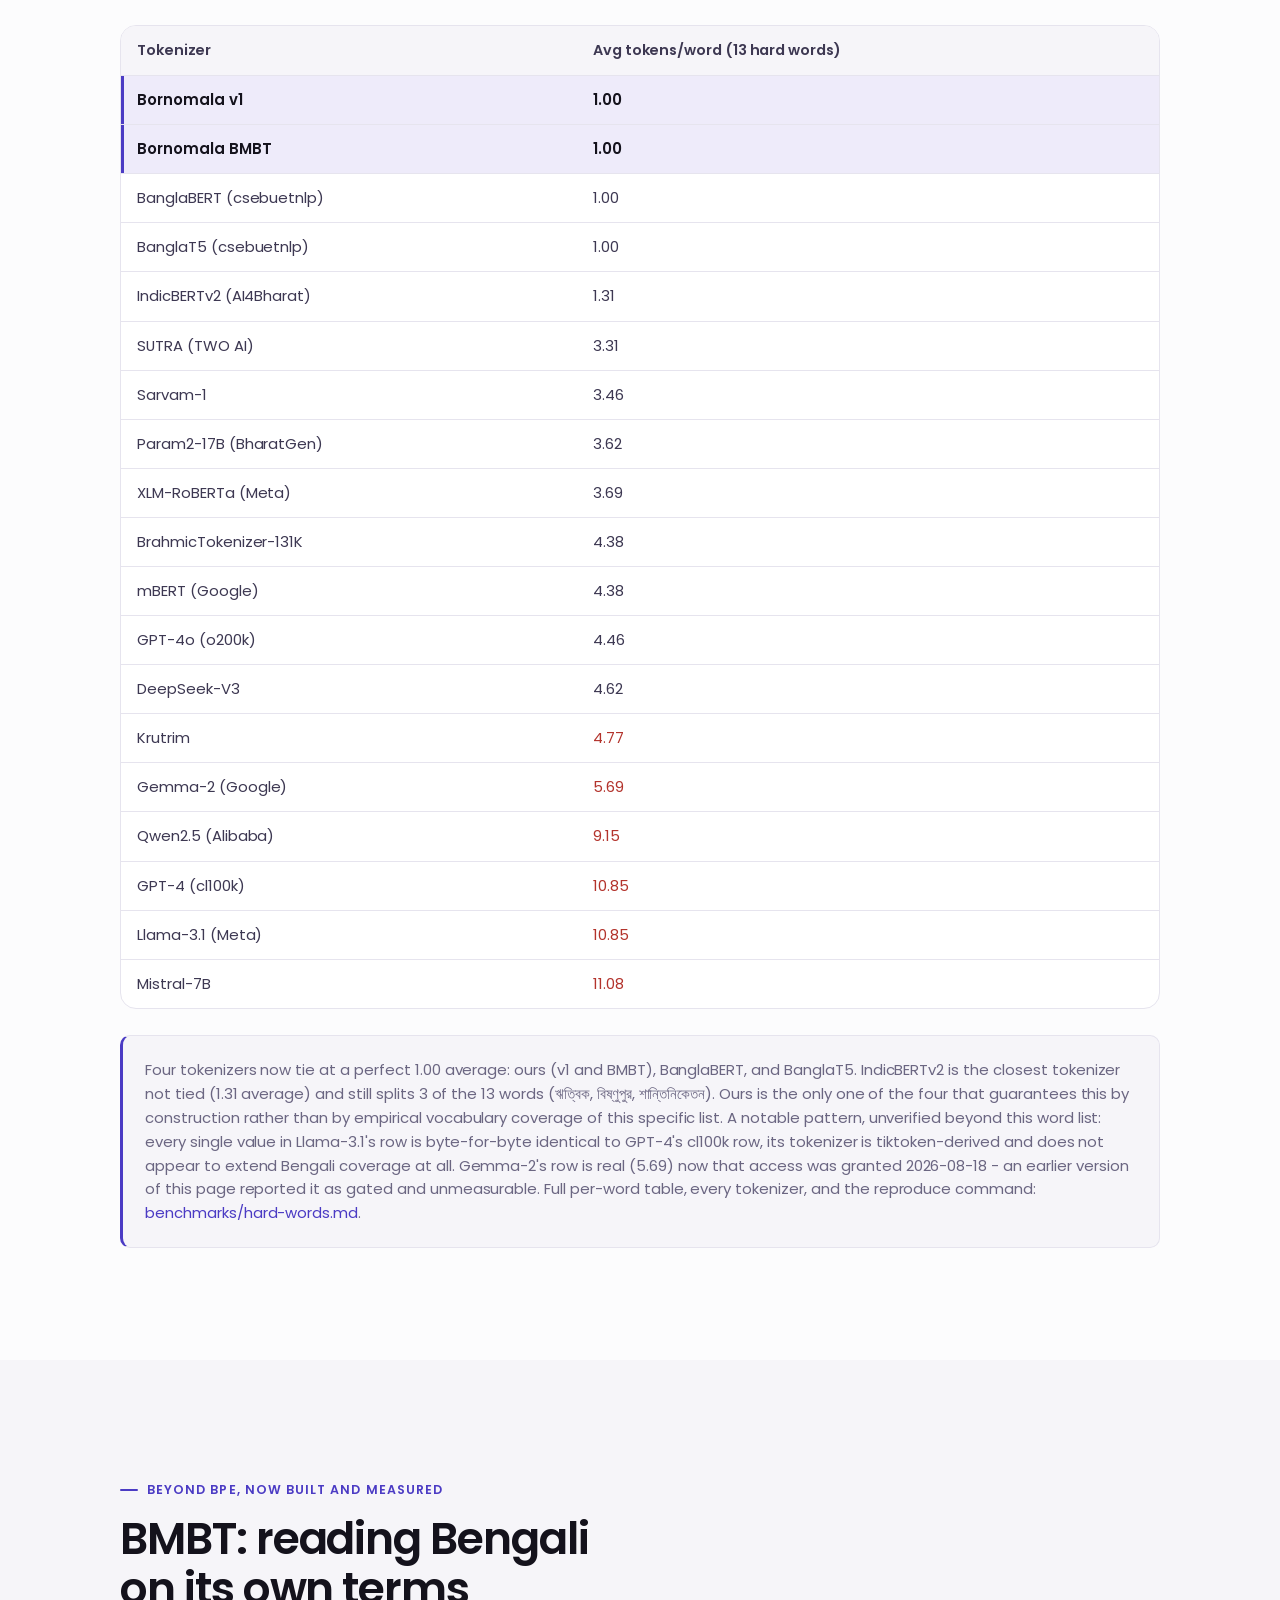
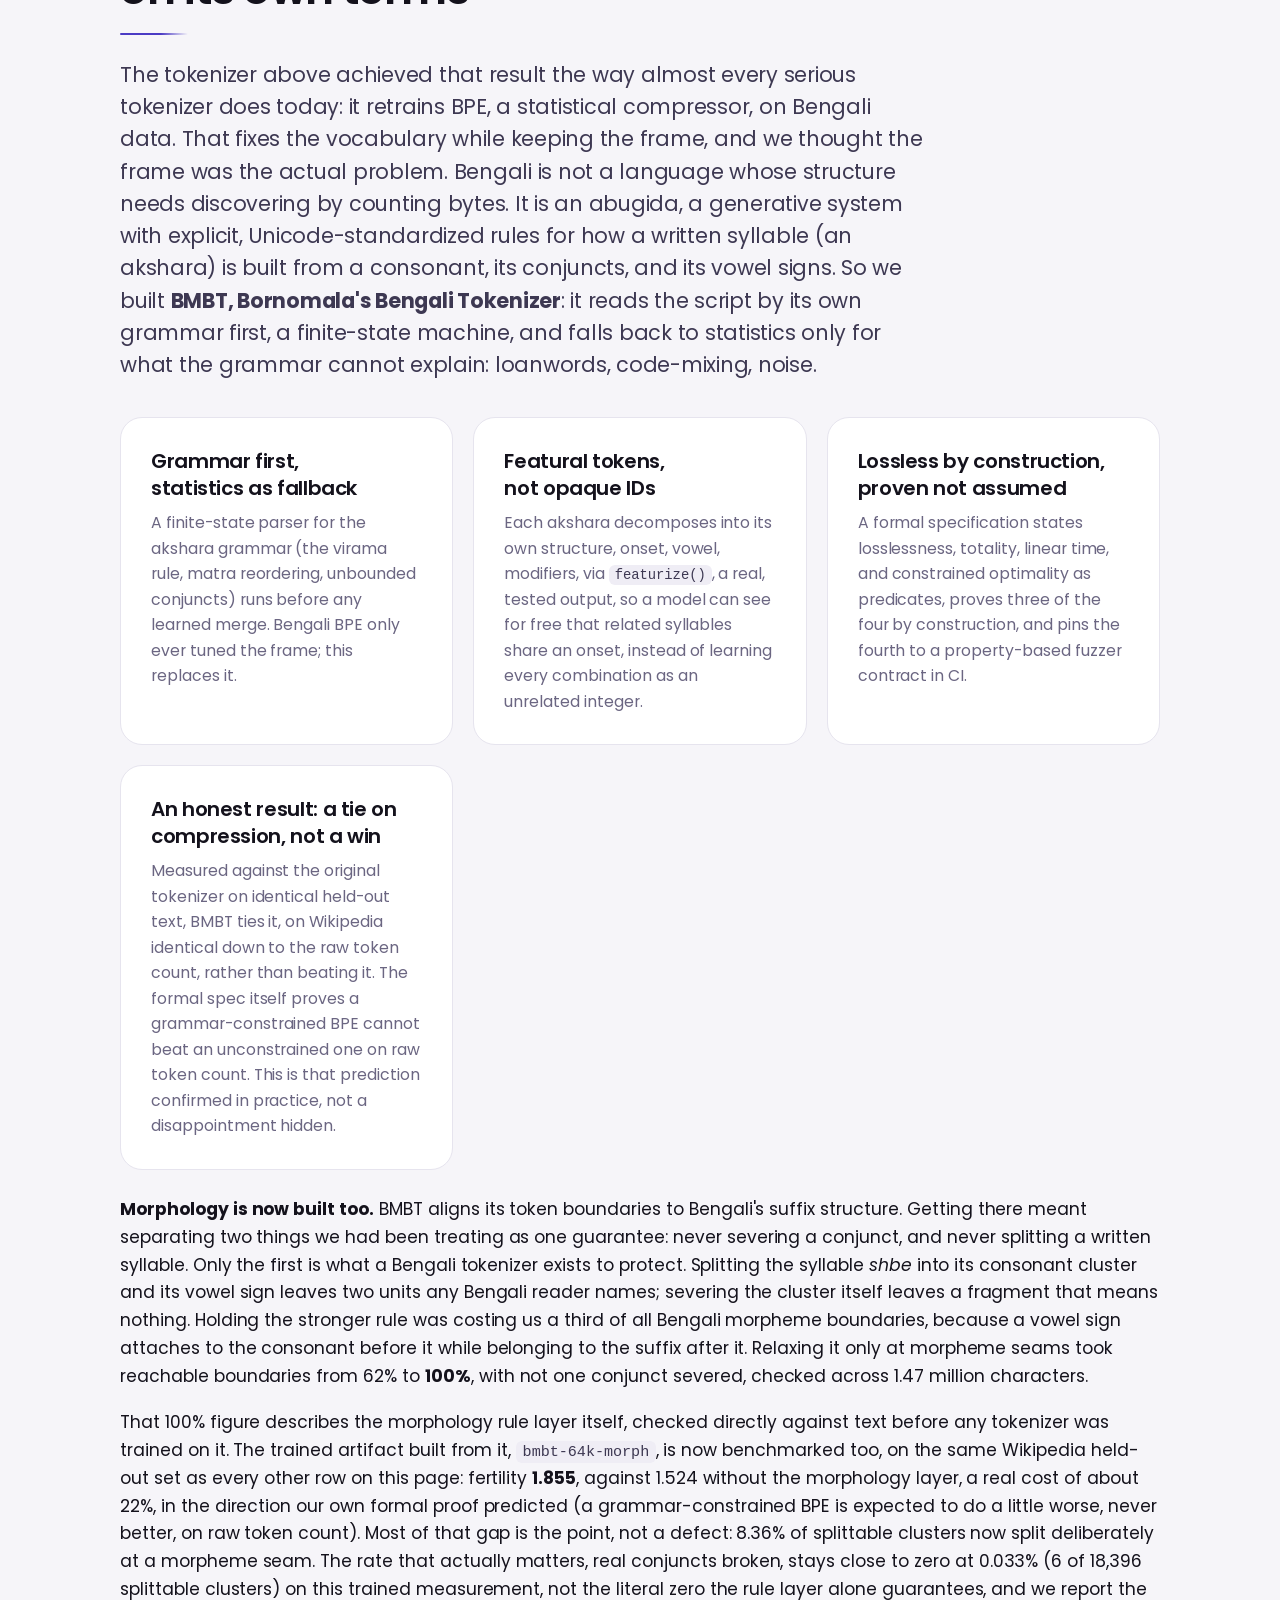
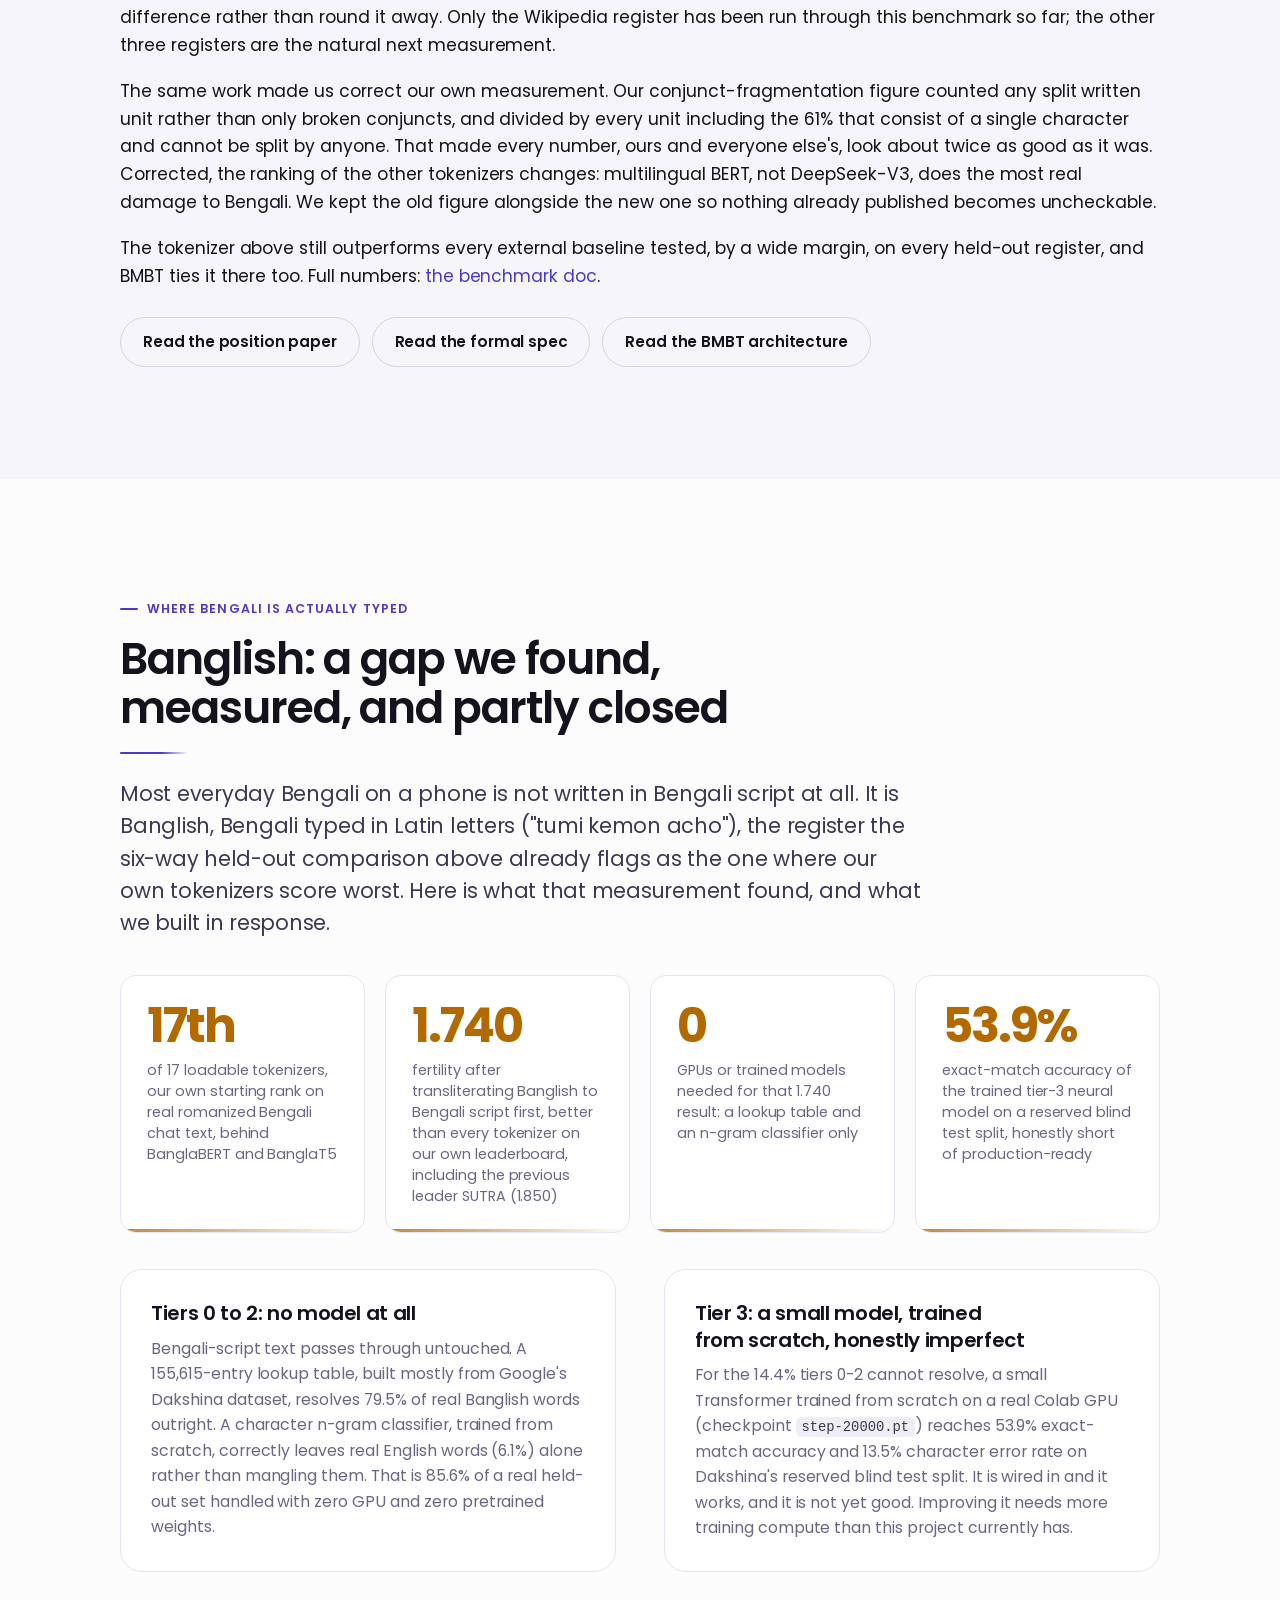
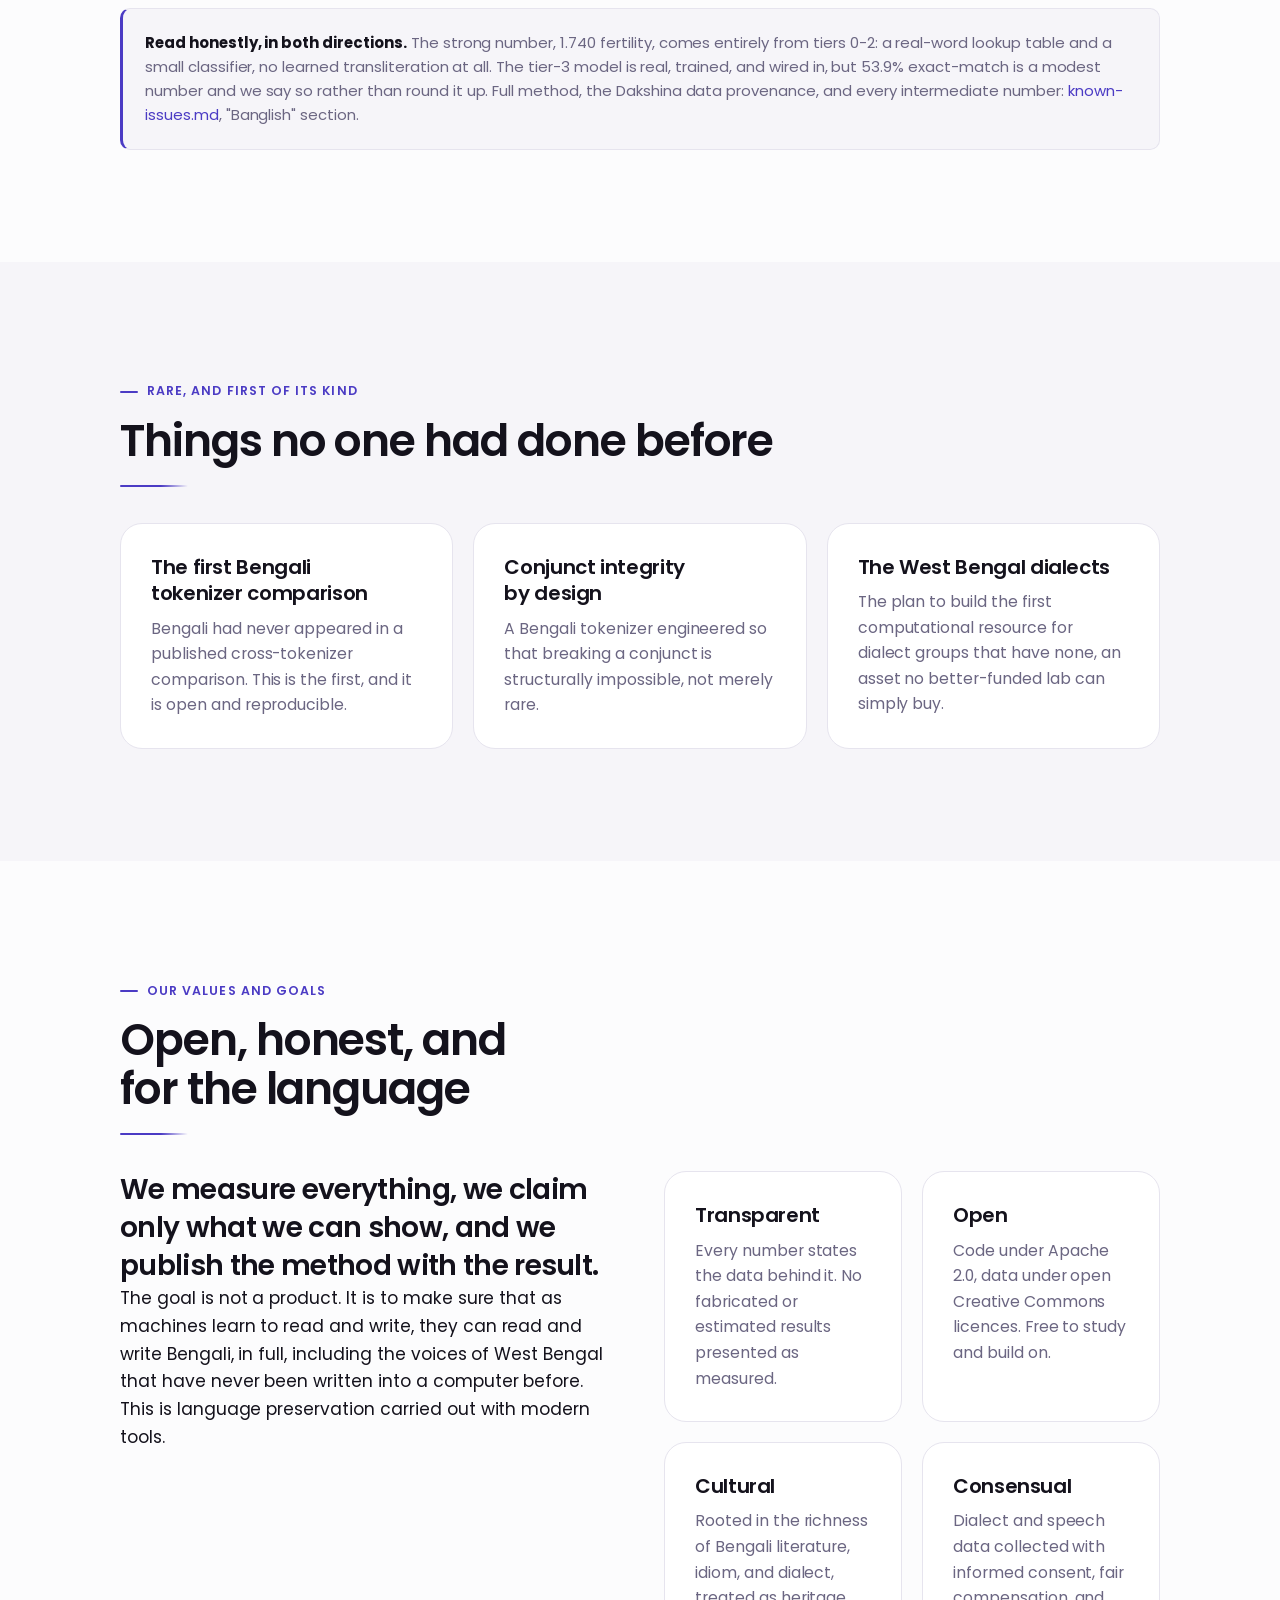
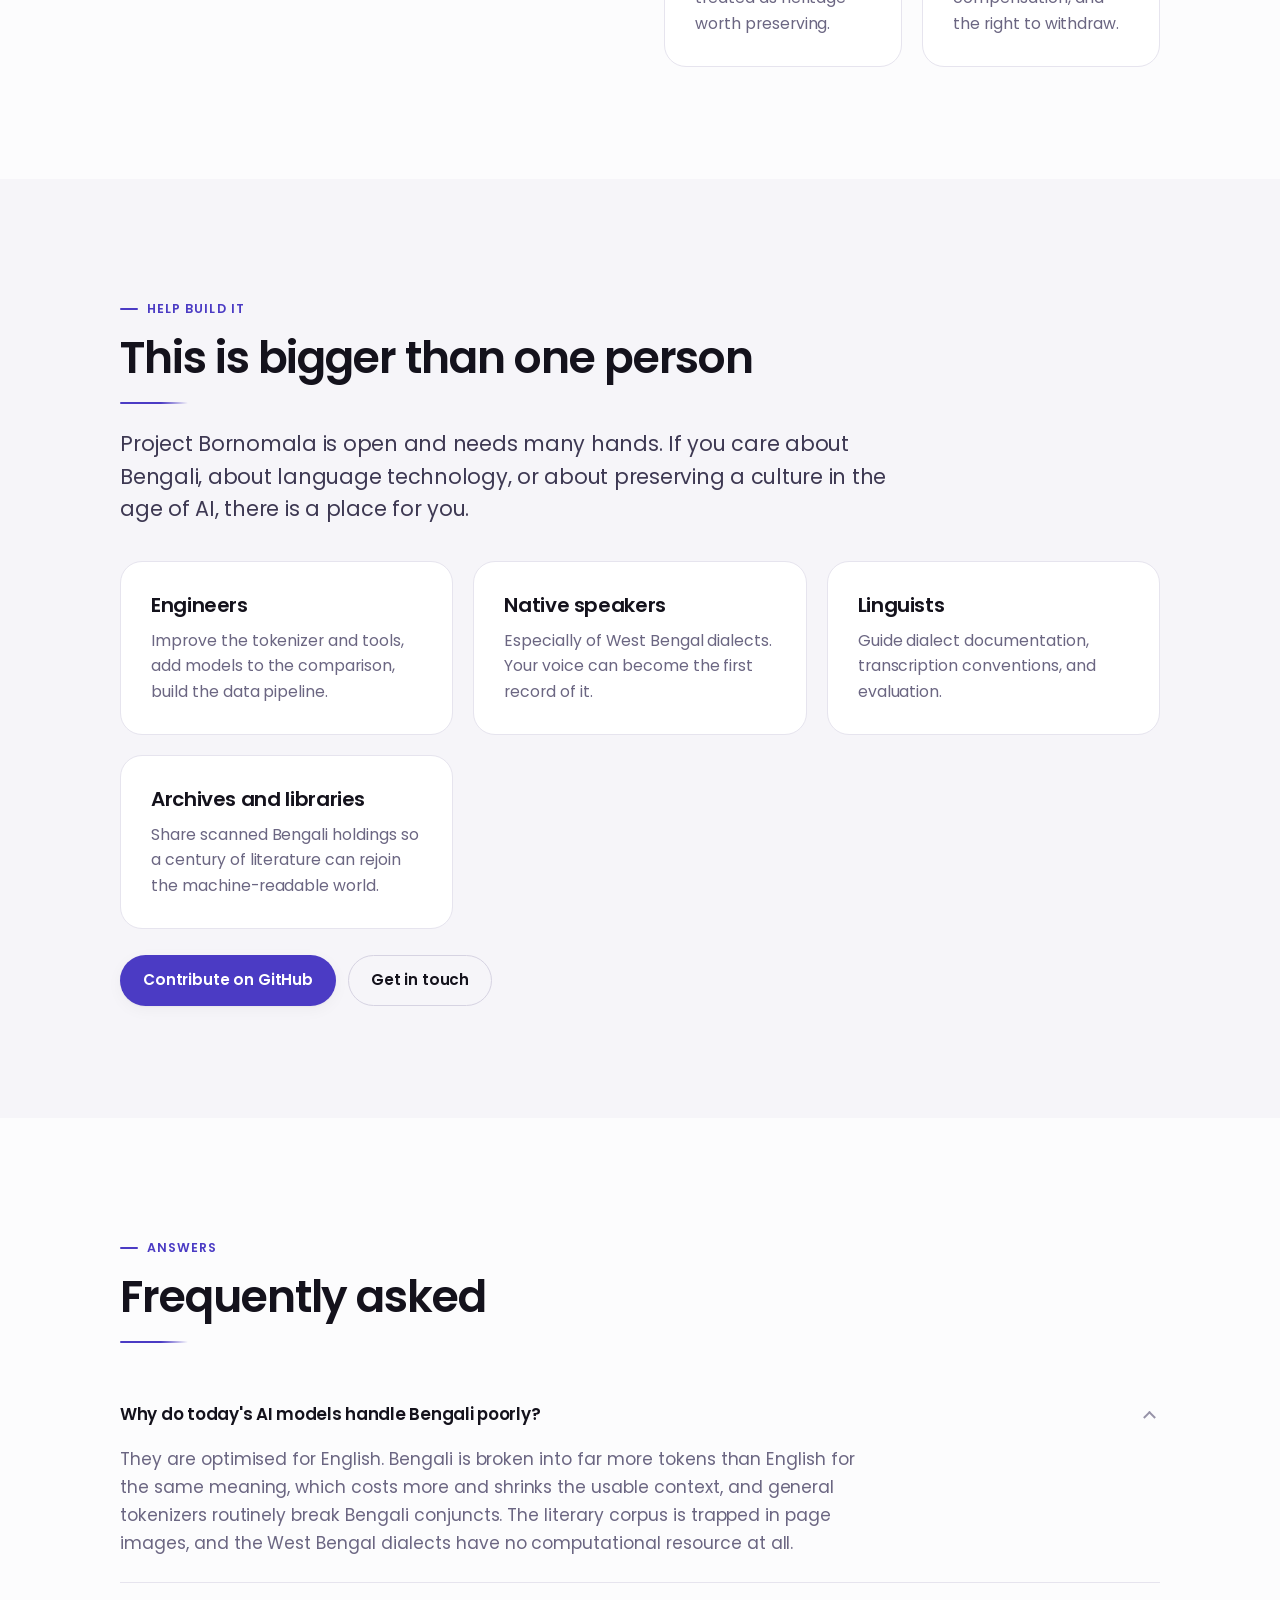
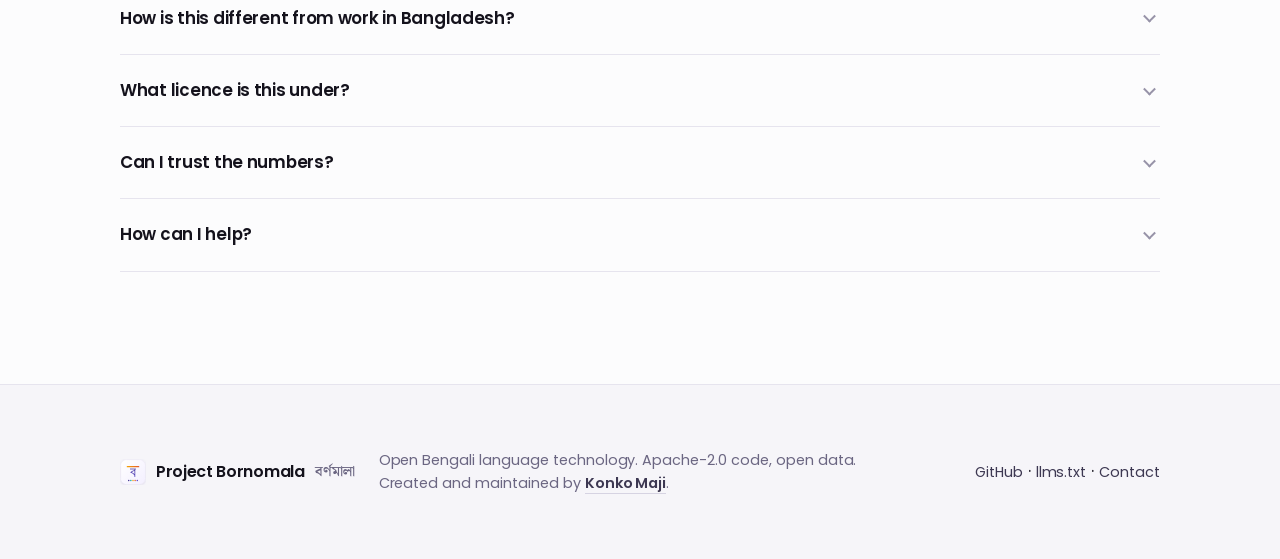
==== commit 8d43e9a0: "docs(website): add Banglish, BMBT morphology numbers, corpus survival, data-collection tooling Audit" ====
--- a/docs/index.html
+++ b/docs/index.html
@@ -75,6 +75,7 @@
       <a href="#achieved">Achievements</a>
       <a href="#hardwords">Hard words</a>
       <a href="#next">BMBT</a>
+      <a href="#banglish">Banglish</a>
       <a href="#values">Values</a>
       <a href="#contribute">Contribute</a>
       <a href="https://github.com/konkomaji/bornomala">GitHub</a>
@@ -154,6 +155,10 @@
       <div class="card warm"><h3>Recover the literature</h3><p>Read the scanned Bengali literary corpus back into clean text, so a century of the language rejoins the machine-readable world.</p></div>
       <div class="card warm"><h3>Document the dialects</h3><p>Create the first computational record of the West Bengal dialect groups, in text and in speech, with the consent and dignity of the communities who speak them.</p></div>
       <div class="card warm"><h3>Then, the model</h3><p>A Bengali-first, dialect-aware model that can run on an ordinary phone, offline, understanding literary register, idiom, and regional voice.</p></div>
+    </div>
+
+    <div class="note">
+      <b>The data pipeline behind "recover the literature" is measured too.</b> Track A2 tests how much of a Bengali corpus survives exact dedup, near-duplicate removal, and quality filtering. Across four real sources (Bengali Wikipedia, Sangraha, AI4Bharat IndicCorp v2, and CC-100), word survival ranges from 79.6% on CC-100, the one genuine raw-web proxy in the set with no AI4Bharat or Wikimedia curation pipeline behind it, up to 99.3% on IndicCorp v2. Even at CC-100's lower ratio, the largest published Bengali corpora still project tens of billions of surviving tokens, comfortably above the programme's 5-billion-token floor. Full numbers and method: <a href="https://github.com/konkomaji/bornomala/blob/main/bengali-tokenizer/docs/track-a2-corpus-survival.md">track-a2-corpus-survival.md</a>. Separately, the tooling to collect dialect text and speech, and OCR ground truth, by hand now exists and is tested: a schema, a validator, and CSV templates. This is infrastructure only. No real dialect or OCR data has been collected with it yet.
     </div>
   </div>
 </section>
@@ -270,6 +275,8 @@
     </div>
     <p><b>Morphology is now built too.</b> BMBT aligns its token boundaries to Bengali's suffix structure. Getting there meant separating two things we had been treating as one guarantee: never severing a conjunct, and never splitting a written syllable. Only the first is what a Bengali tokenizer exists to protect. Splitting the syllable <i>shbe</i> into its consonant cluster and its vowel sign leaves two units any Bengali reader names; severing the cluster itself leaves a fragment that means nothing. Holding the stronger rule was costing us a third of all Bengali morpheme boundaries, because a vowel sign attaches to the consonant before it while belonging to the suffix after it. Relaxing it only at morpheme seams took reachable boundaries from 62% to <b>100%</b>, with not one conjunct severed, checked across 1.47 million characters.</p>
 
+    <p>That 100% figure describes the morphology rule layer itself, checked directly against text before any tokenizer was trained on it. The trained artifact built from it, <code>bmbt-64k-morph</code>, is now benchmarked too, on the same Wikipedia held-out set as every other row on this page: fertility <b>1.855</b>, against 1.524 without the morphology layer, a real cost of about 22%, in the direction our own formal proof predicted (a grammar-constrained BPE is expected to do a little worse, never better, on raw token count). Most of that gap is the point, not a defect: 8.36% of splittable clusters now split deliberately at a morpheme seam. The rate that actually matters, real conjuncts broken, stays close to zero at 0.033% (6 of 18,396 splittable clusters) on this trained measurement, not the literal zero the rule layer alone guarantees, and we report the difference rather than round it away. Only the Wikipedia register has been run through this benchmark so far; the other three registers are the natural next measurement.</p>
+
     <p>The same work made us correct our own measurement. Our conjunct-fragmentation figure counted any split written unit rather than only broken conjuncts, and divided by every unit including the 61% that consist of a single character and cannot be split by anyone. That made every number, ours and everyone else's, look about twice as good as it was. Corrected, the ranking of the other tokenizers changes: multilingual BERT, not DeepSeek-V3, does the most real damage to Bengali. We kept the old figure alongside the new one so nothing already published becomes uncheckable.</p>
 
     <p>The tokenizer above still outperforms every external baseline tested, by a wide margin, on every held-out register, and BMBT ties it there too. Full numbers: <a href="https://github.com/konkomaji/bornomala/blob/main/bengali-tokenizer/benchmarks/bengali-comparison.md">the benchmark doc</a>.</p>
@@ -281,6 +288,38 @@
   </div>
 </section>
 
+<!-- BANGLISH -->
+<section class="section" id="banglish">
+  <div class="container">
+    <p class="eyebrow">Where Bengali is actually typed</p>
+    <h2>Banglish: a gap we found, measured, and partly closed</h2>
+    <div class="matra"></div>
+    <p class="lede">Most everyday Bengali on a phone is not written in Bengali script at all. It is Banglish, Bengali typed in Latin letters ("tumi kemon acho"), the register the six-way held-out comparison above already flags as the one where our own tokenizers score worst. Here is what that measurement found, and what we built in response.</p>
+
+    <div class="stats">
+      <div class="stat"><div class="big warm">17th</div><div class="lbl">of 17 loadable tokenizers, our own starting rank on real romanized Bengali chat text, behind BanglaBERT and BanglaT5</div></div>
+      <div class="stat"><div class="big warm">1.740</div><div class="lbl">fertility after transliterating Banglish to Bengali script first, better than every tokenizer on our own leaderboard, including the previous leader SUTRA (1.850)</div></div>
+      <div class="stat"><div class="big warm">0</div><div class="lbl">GPUs or trained models needed for that 1.740 result: a lookup table and an n-gram classifier only</div></div>
+      <div class="stat"><div class="big warm">53.9%</div><div class="lbl">exact-match accuracy of the trained tier-3 neural model on a reserved blind test split, honestly short of production-ready</div></div>
+    </div>
+
+    <div class="two">
+      <div class="card">
+        <h3>Tiers 0 to 2: no model at all</h3>
+        <p>Bengali-script text passes through untouched. A 155,615-entry lookup table, built mostly from Google's Dakshina dataset, resolves 79.5% of real Banglish words outright. A character n-gram classifier, trained from scratch, correctly leaves real English words (6.1%) alone rather than mangling them. That is 85.6% of a real held-out set handled with zero GPU and zero pretrained weights.</p>
+      </div>
+      <div class="card">
+        <h3>Tier 3: a small model, trained from scratch, honestly imperfect</h3>
+        <p>For the 14.4% tiers 0-2 cannot resolve, a small Transformer trained from scratch on a real Colab GPU (checkpoint <code>step-20000.pt</code>) reaches 53.9% exact-match accuracy and 13.5% character error rate on Dakshina's reserved blind test split. It is wired in and it works, and it is not yet good. Improving it needs more training compute than this project currently has.</p>
+      </div>
+    </div>
+
+    <div class="note">
+      <b>Read honestly, in both directions.</b> The strong number, 1.740 fertility, comes entirely from tiers 0-2: a real-word lookup table and a small classifier, no learned transliteration at all. The tier-3 model is real, trained, and wired in, but 53.9% exact-match is a modest number and we say so rather than round it up. Full method, the Dakshina data provenance, and every intermediate number: <a href="https://github.com/konkomaji/bornomala/blob/main/bengali-tokenizer/docs/known-issues.md">known-issues.md</a>, "Banglish" section.
+    </div>
+  </div>
+</section>
+
 <!-- FIRST OF A KIND -->
 <section class="section">
   <div class="container">
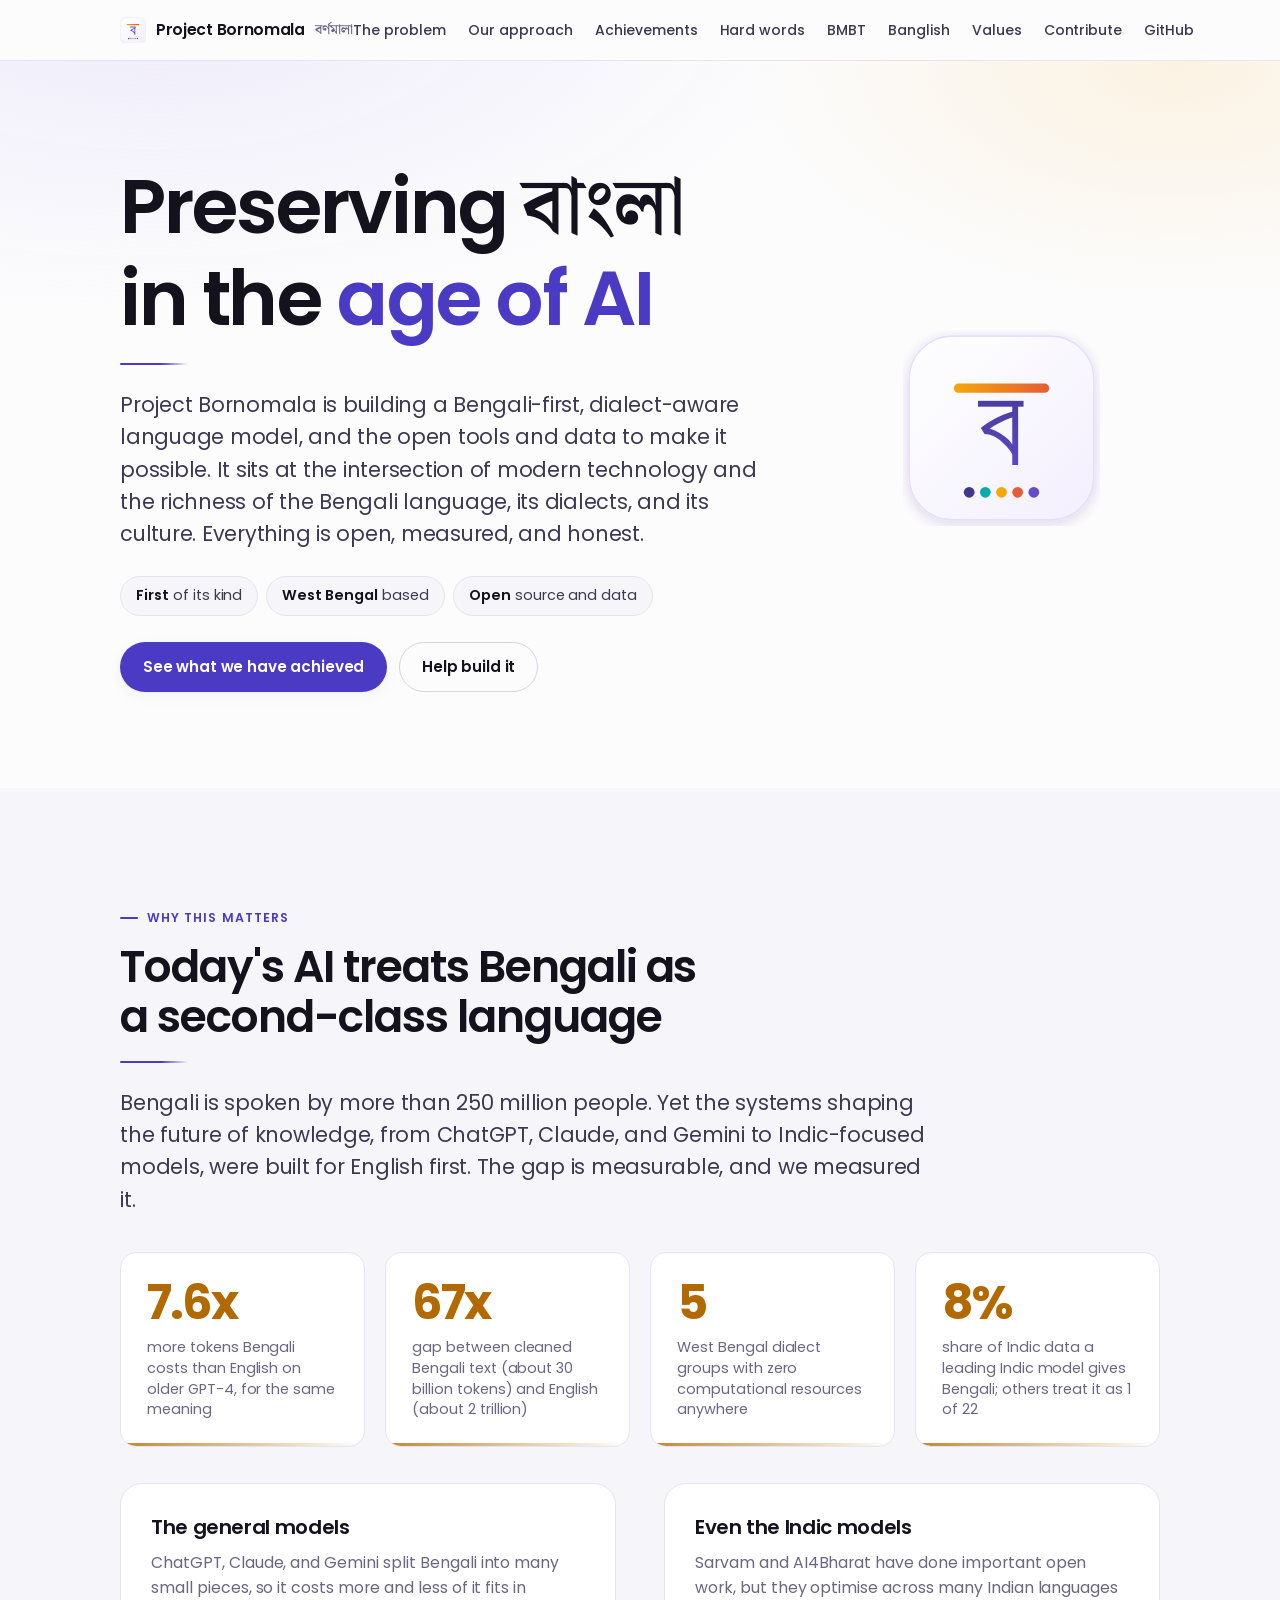
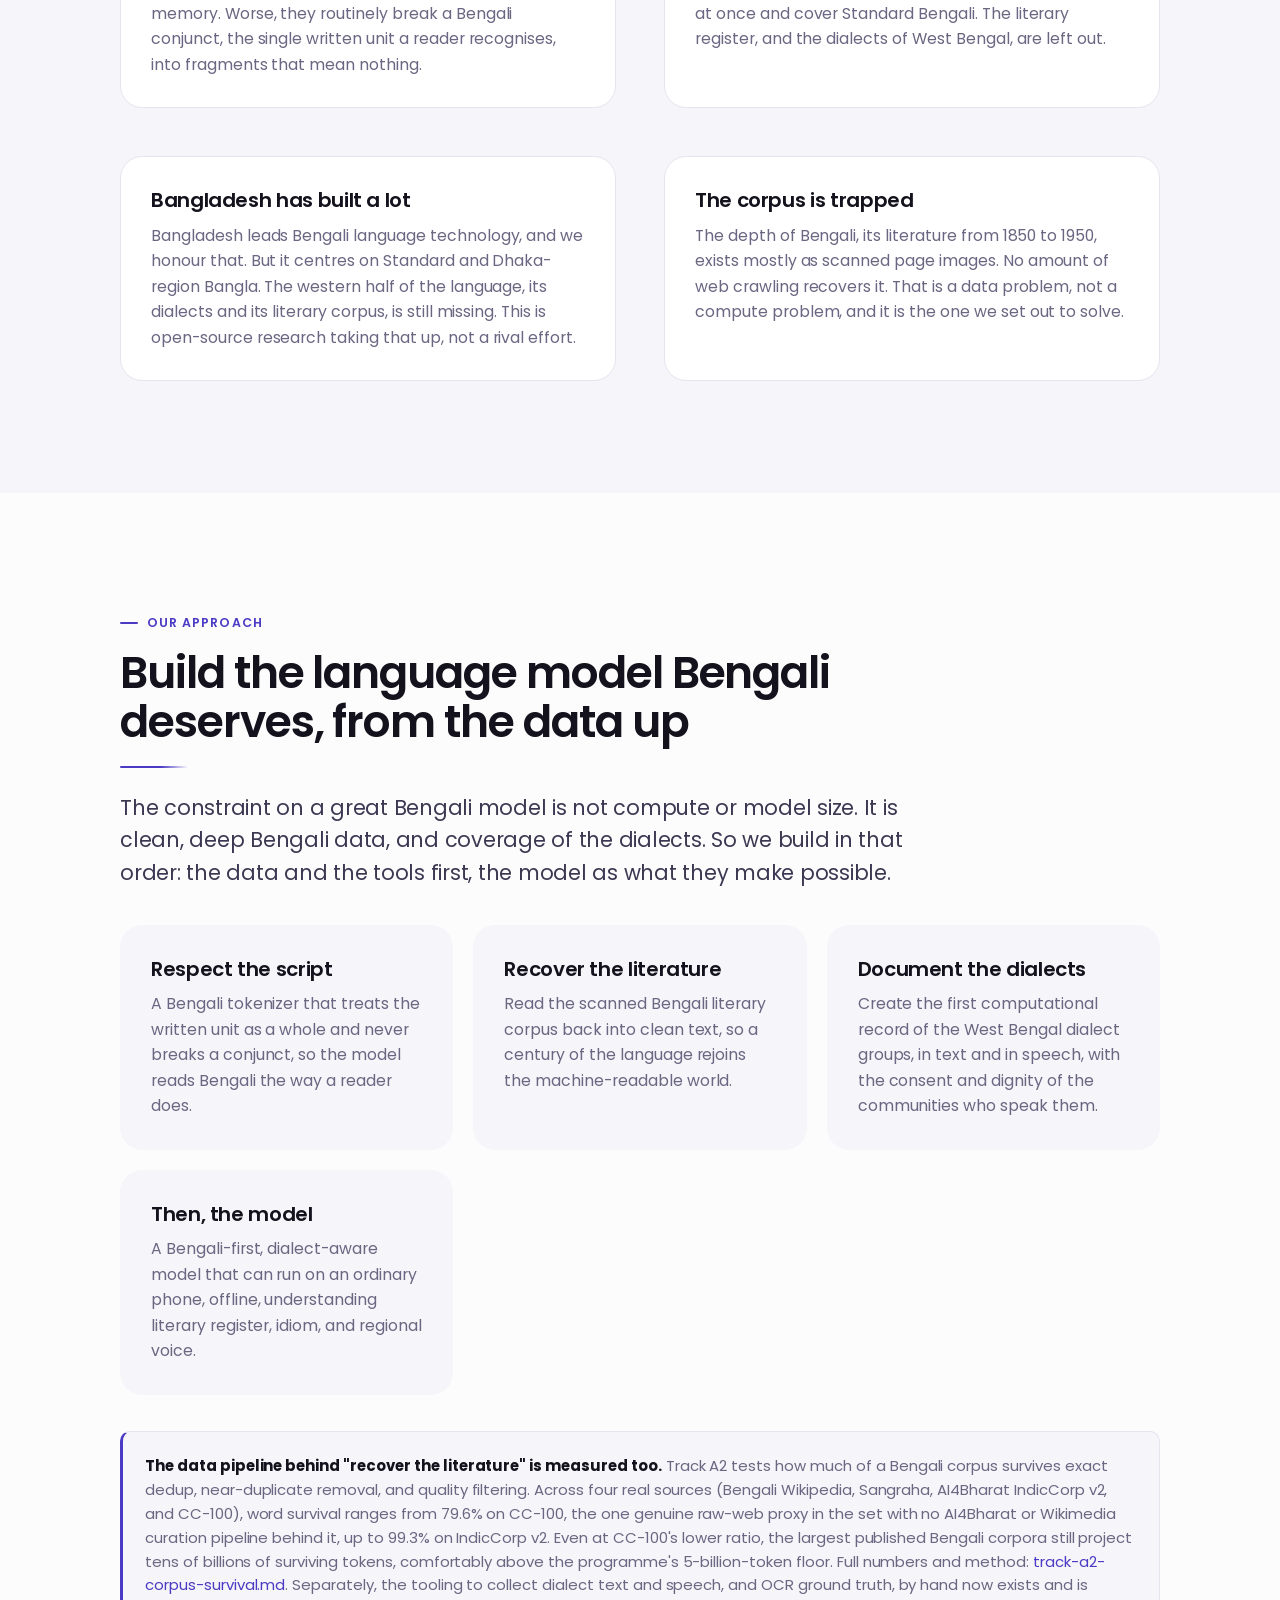
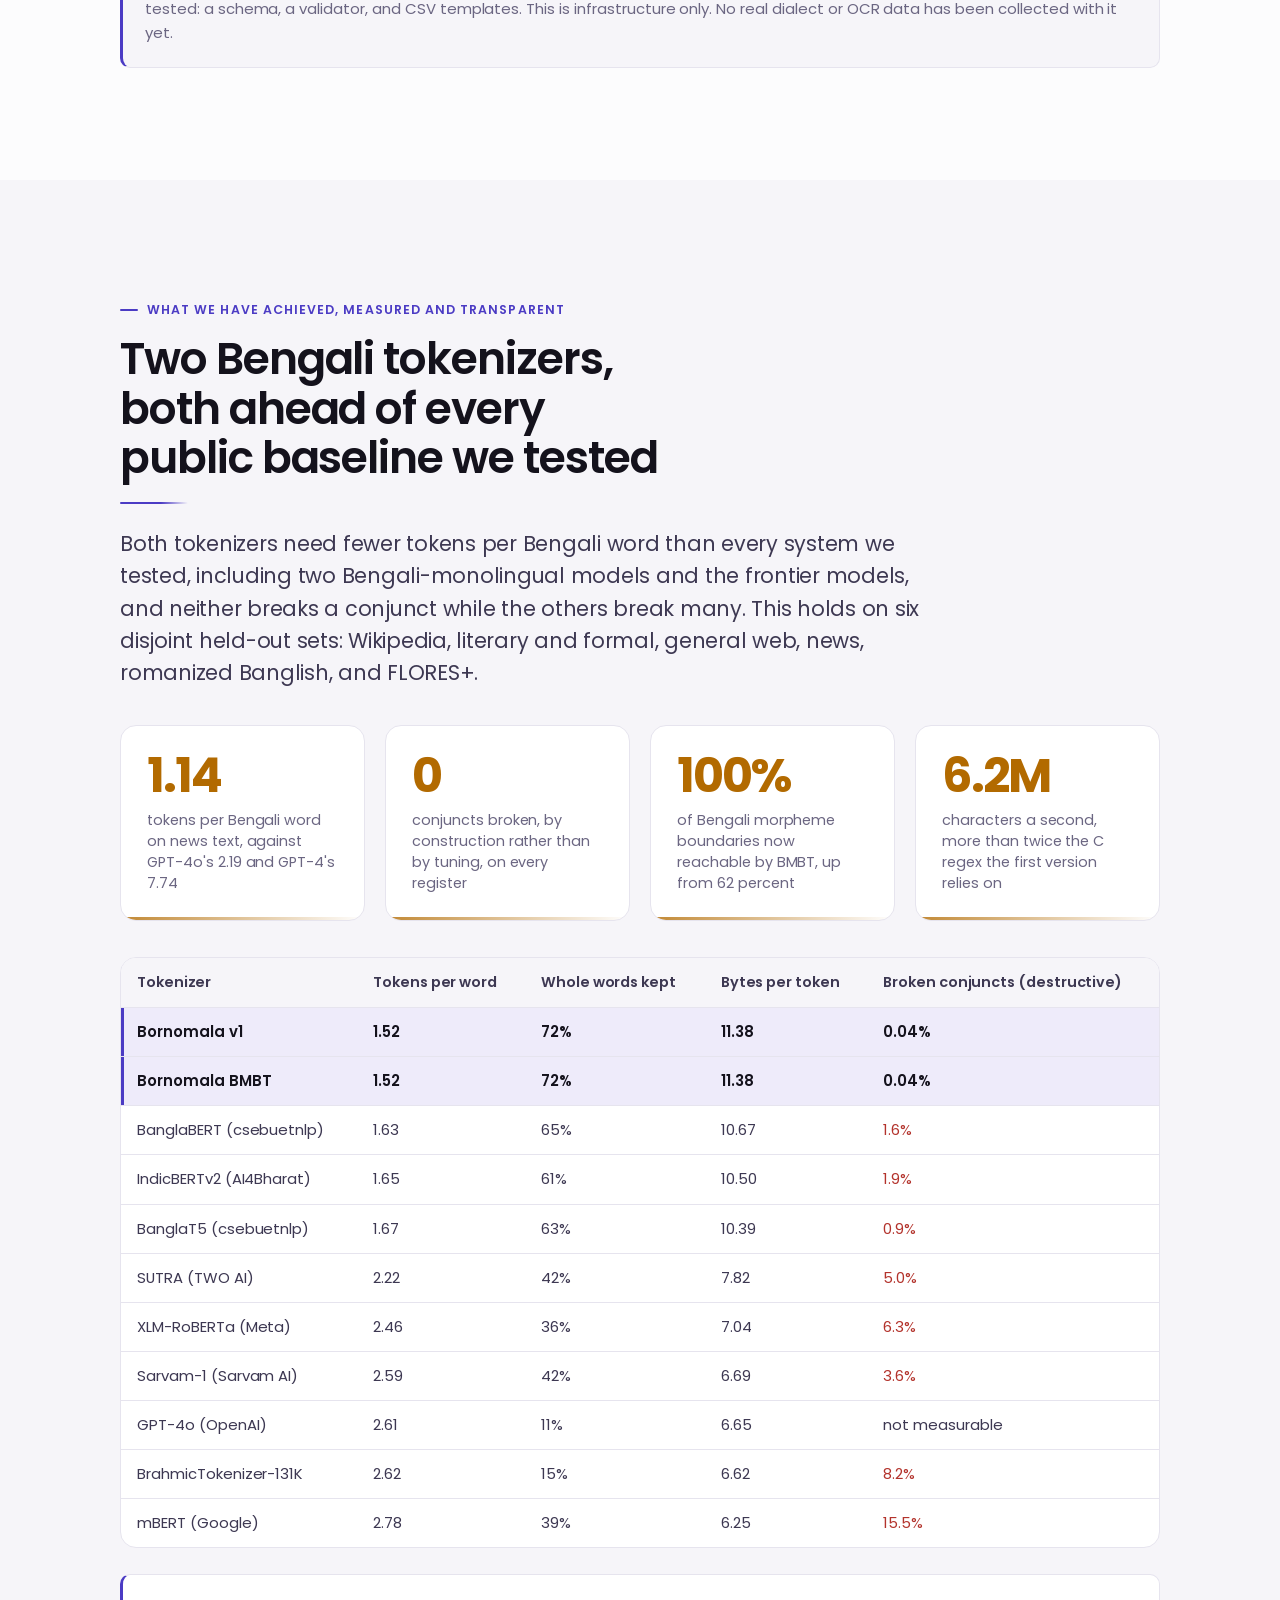
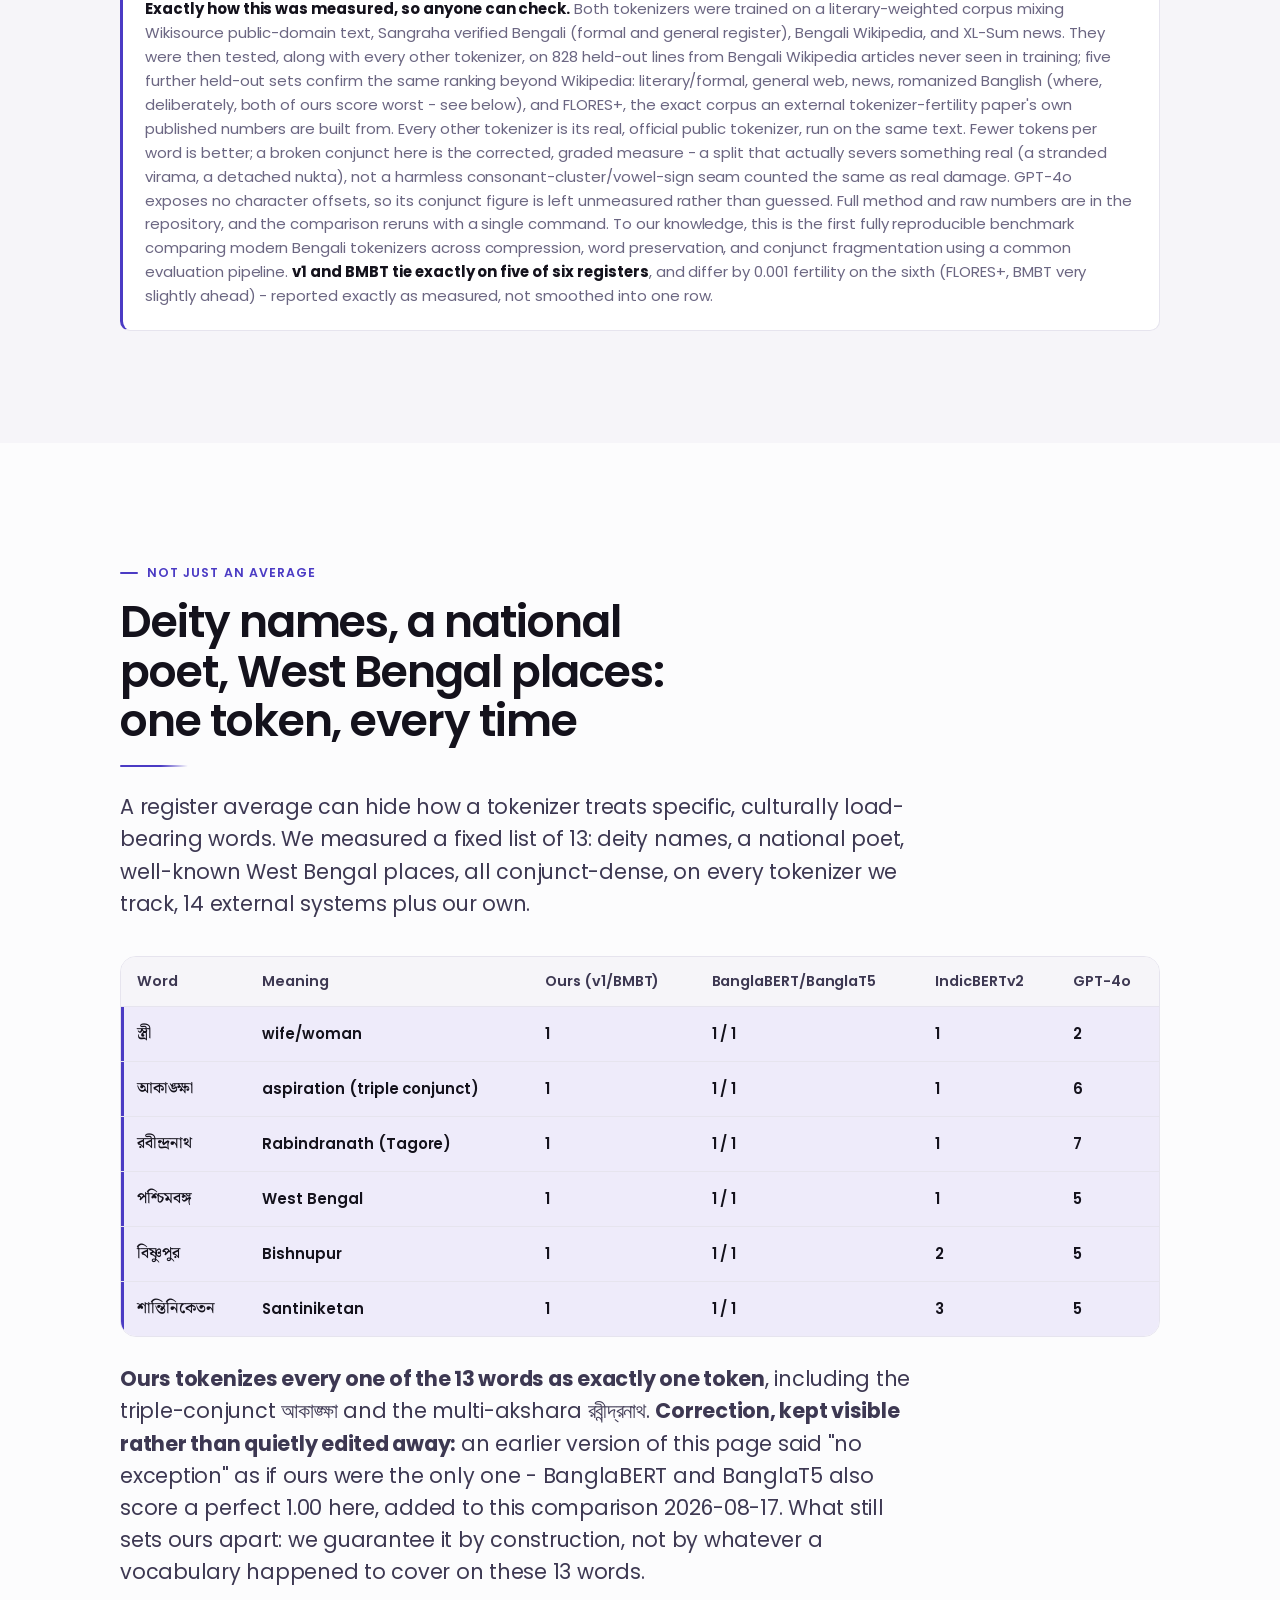
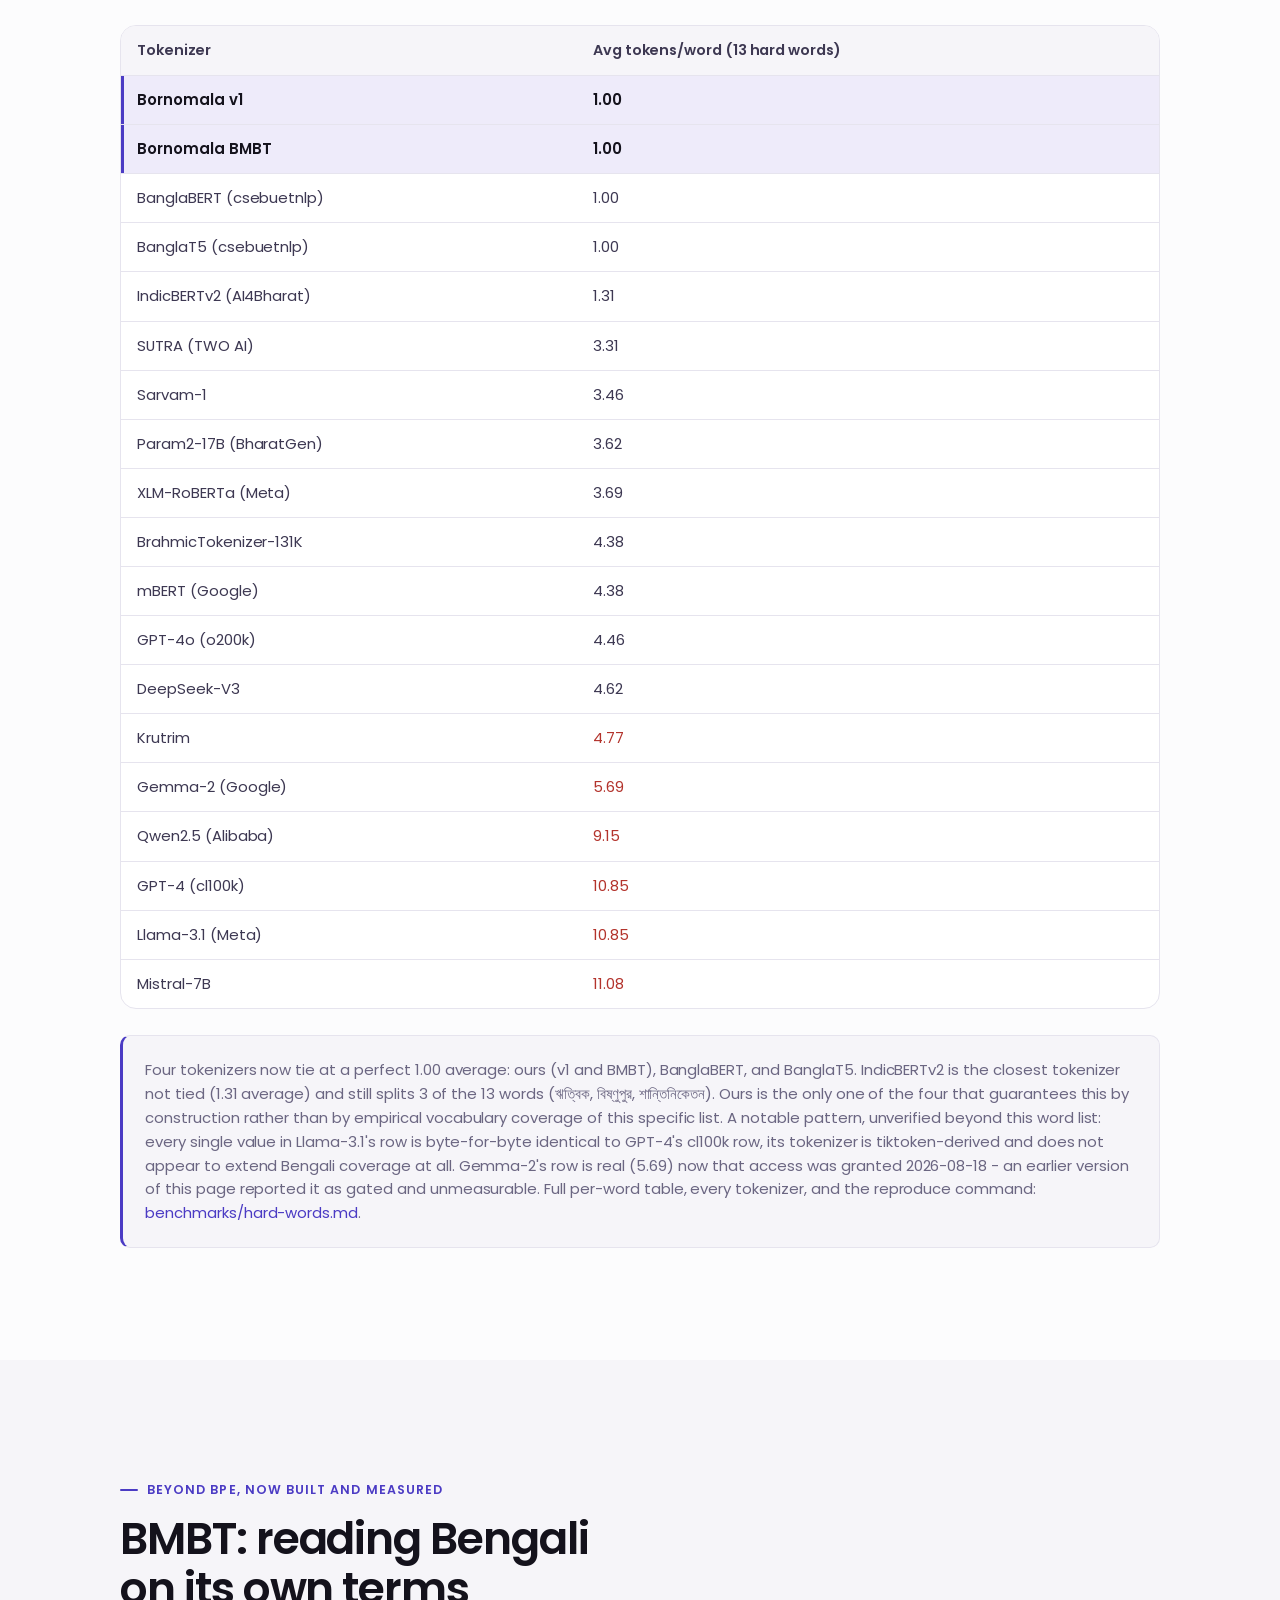
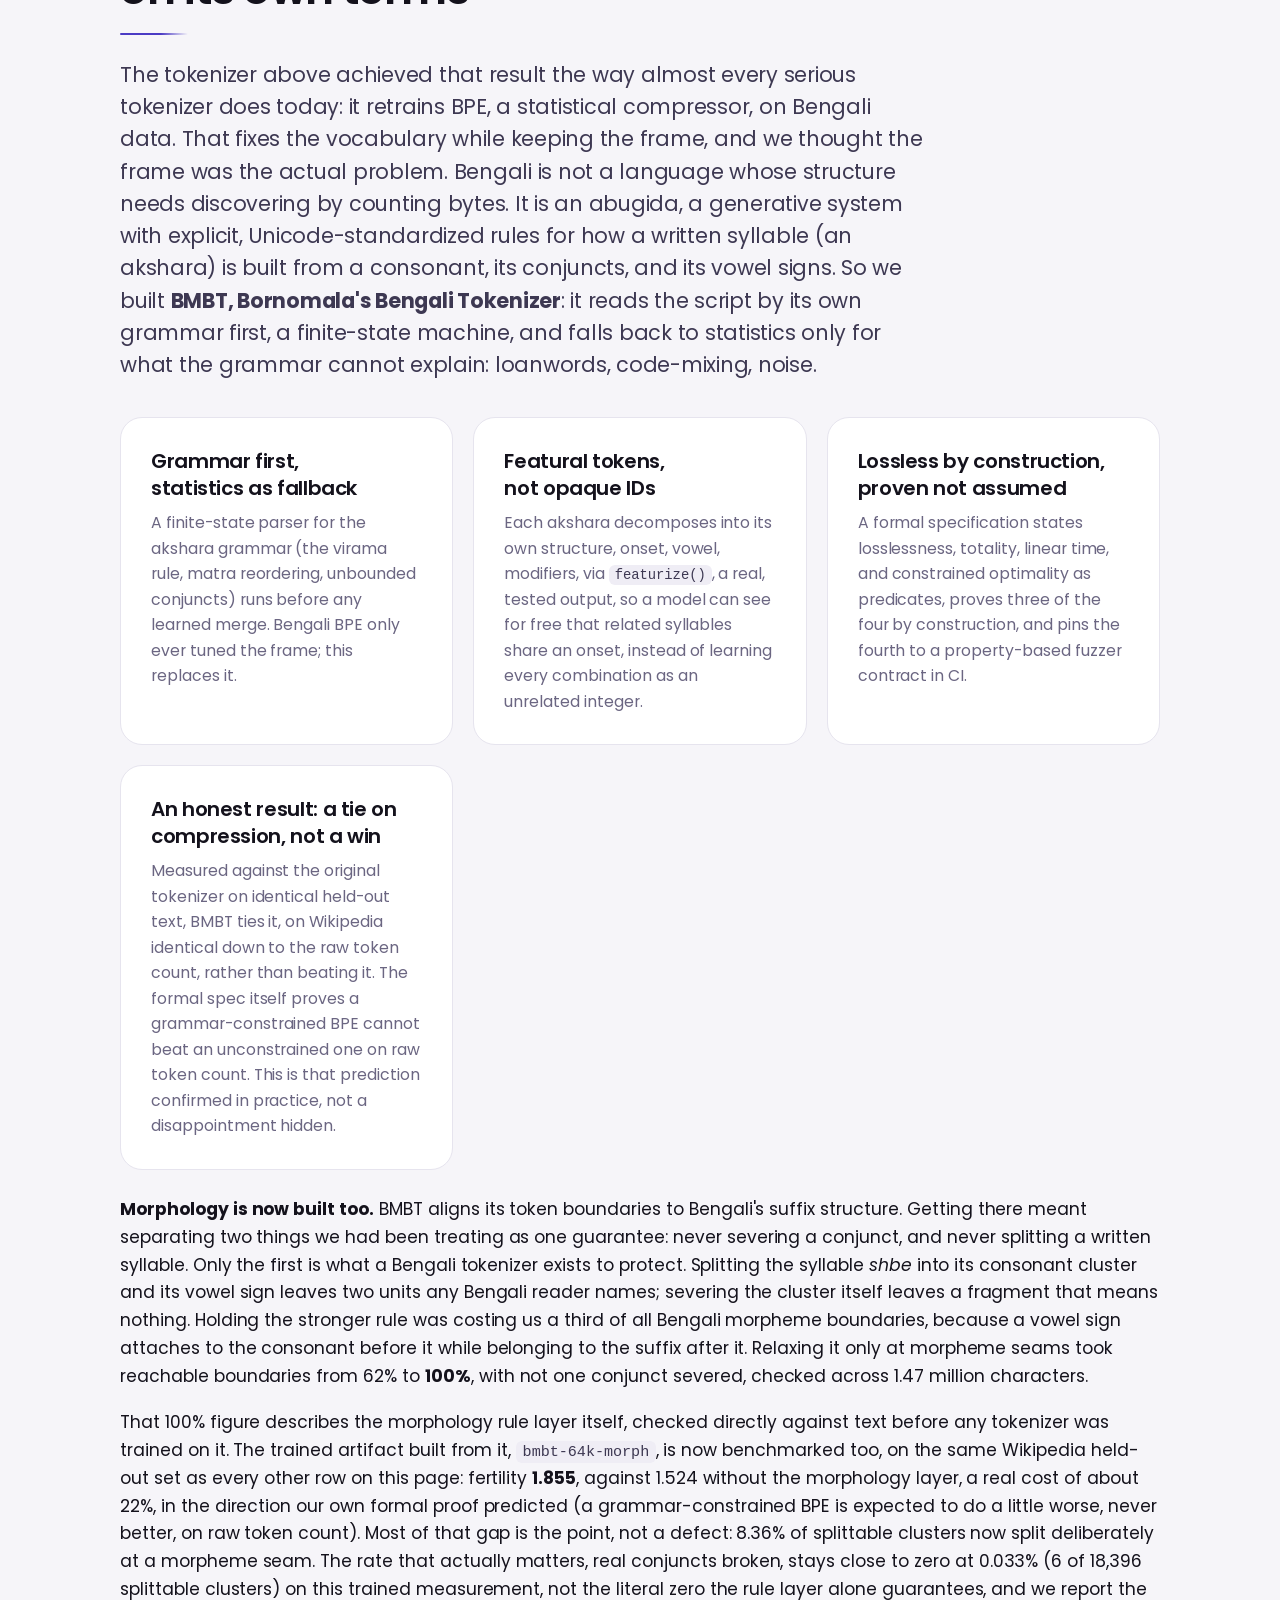
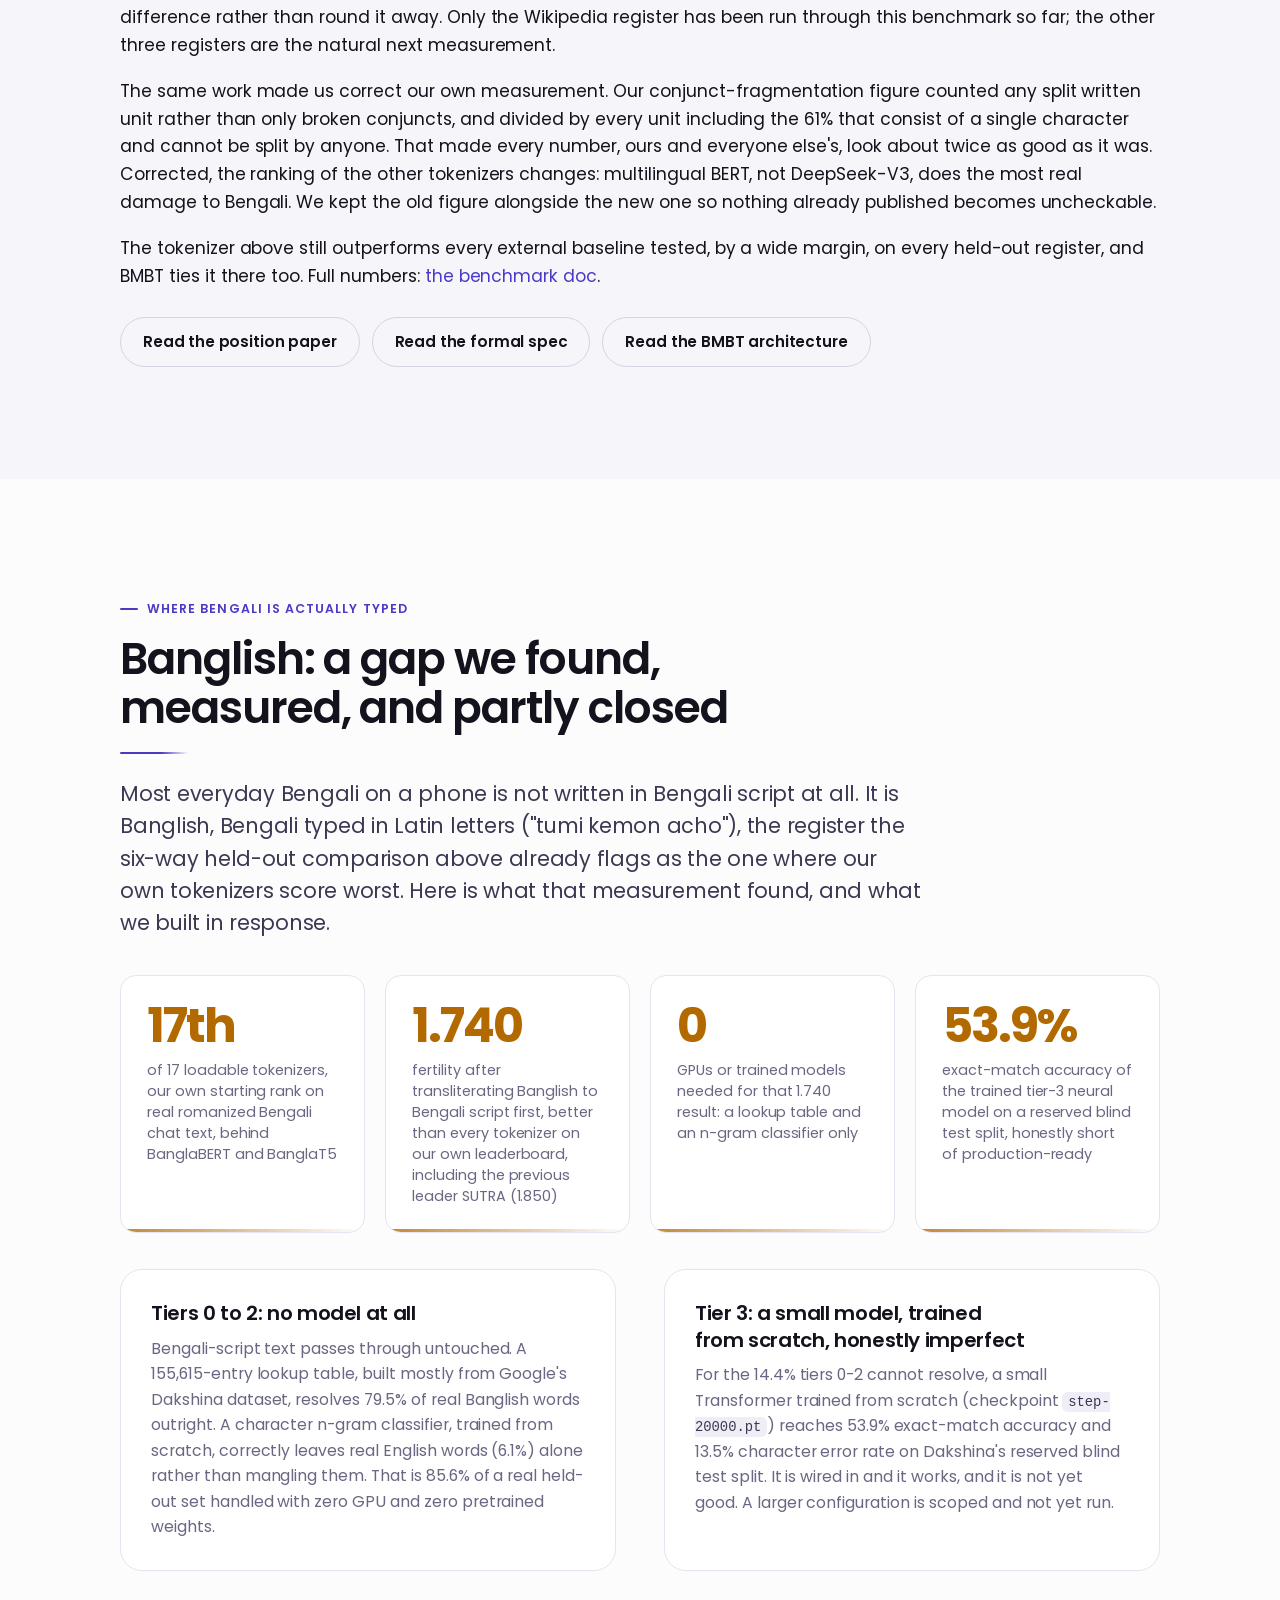
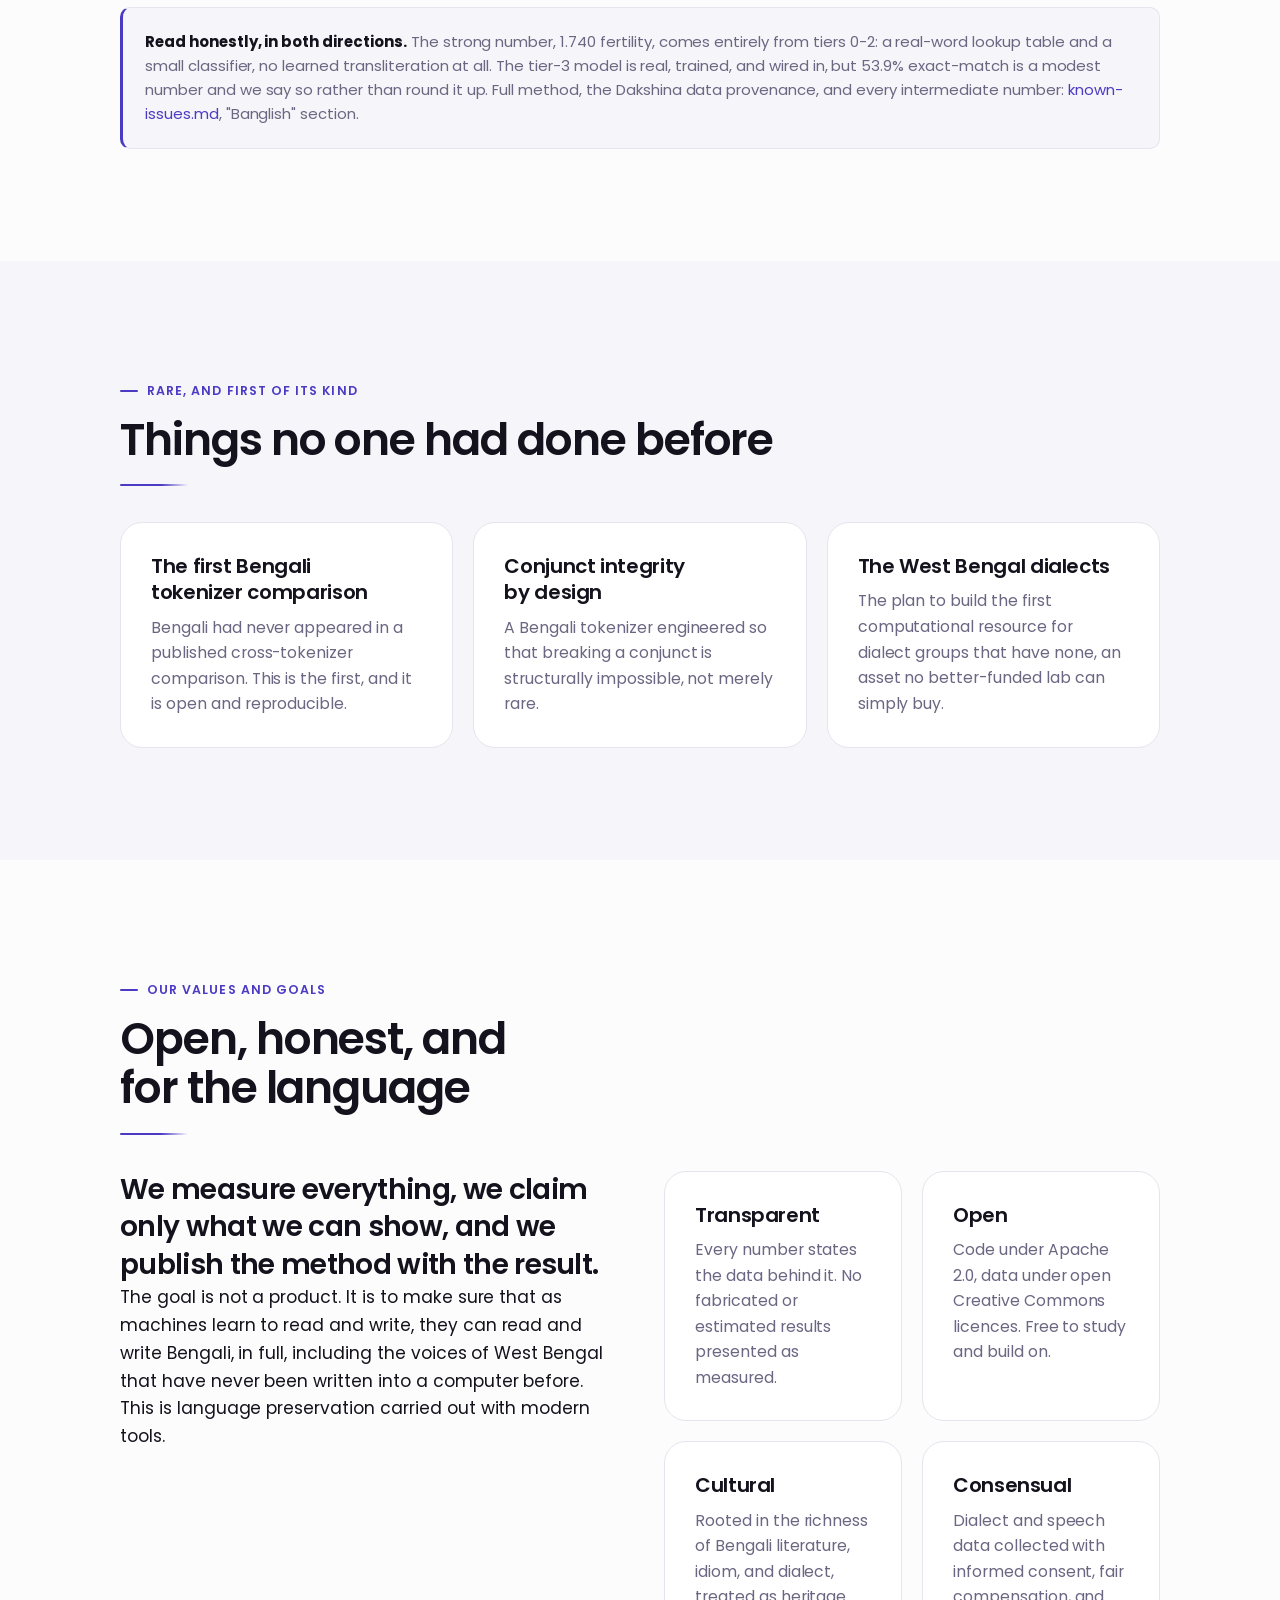
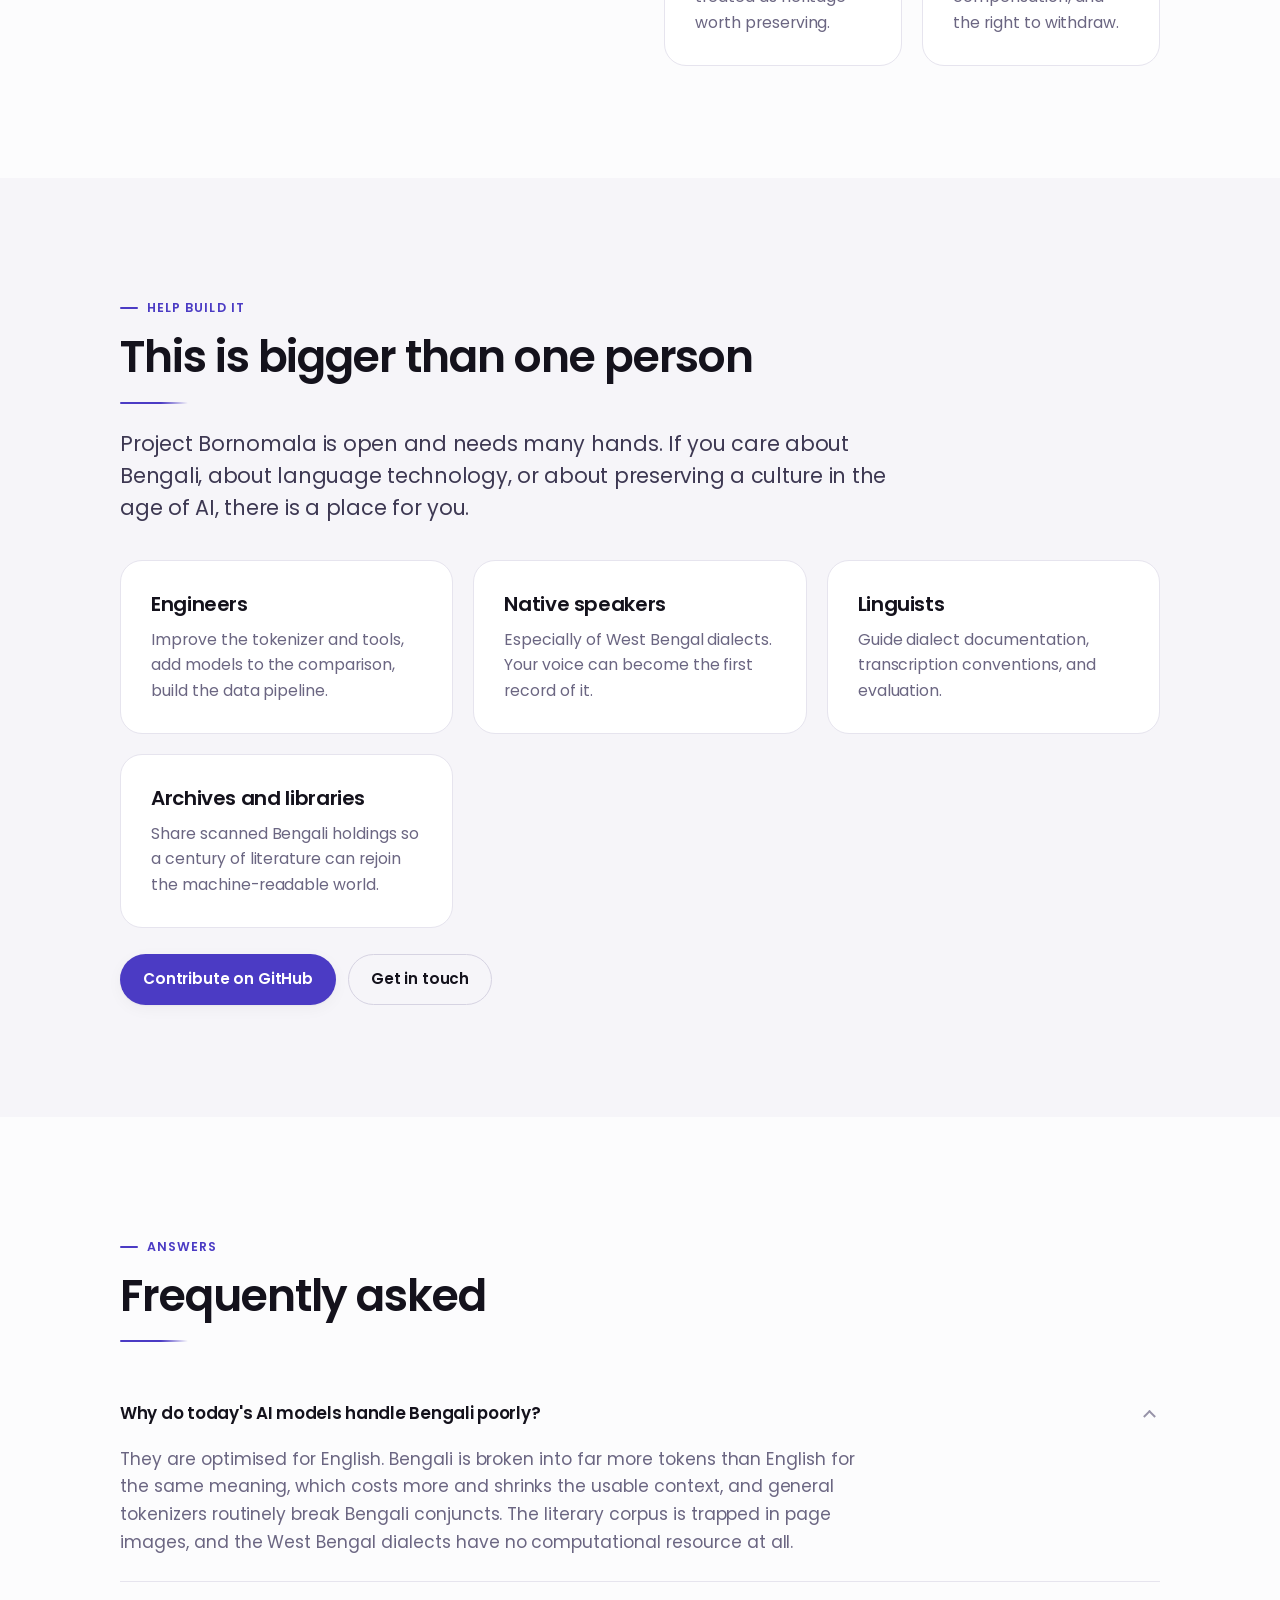
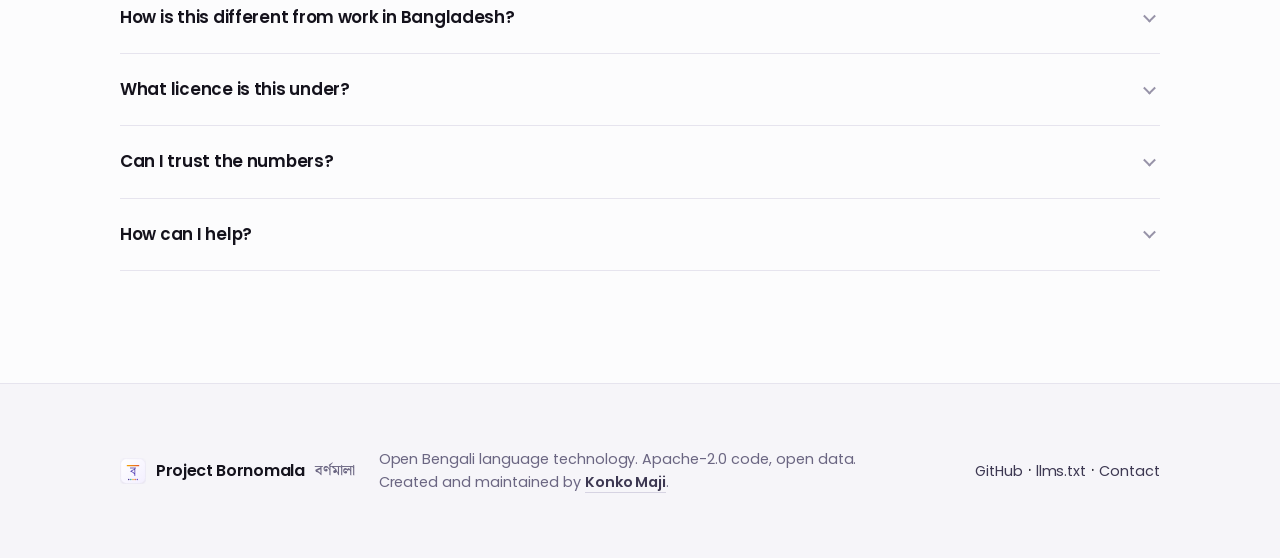
==== commit 60540ba9: "docs: strip roadmap/partnership/funder framing, standardize research-document tone" ====
--- a/docs/index.html
+++ b/docs/index.html
@@ -55,7 +55,7 @@
     { "@type": "Question", "name": "Why do today's AI models handle Bengali poorly?",
       "acceptedAnswer": { "@type": "Answer", "text": "Every mainstream model is optimised for English. Bengali text is broken into far more tokens than English for the same meaning, which costs more and shrinks the usable context. The Bengali literary corpus is mostly trapped in scanned page images, and the dialects of West Bengal have no computational resource at all. So even Indic models like Sarvam and AI4Bharat treat Bengali as one of many languages and cover Standard Bengali, not the western dialects." } },
     { "@type": "Question", "name": "How is Project Bornomala different from work in Bangladesh?",
-      "acceptedAnswer": { "@type": "Answer", "text": "Bangladesh has more Bengali language technology activity, concentrated on Standard and Dhaka-region Bangla and Bangladesh dialects. Project Bornomala is based in West Bengal and focuses on the western half of the language: its literary register and the five West Bengal dialect groups, which currently have zero computational resources anywhere. The relationship is complementary, not competitive." } },
+      "acceptedAnswer": { "@type": "Answer", "text": "Bangladesh has more Bengali language technology activity, concentrated on Standard and Dhaka-region Bangla and Bangladesh dialects. Project Bornomala is based in West Bengal and focuses on the western half of the language: its literary register and the five West Bengal dialect groups, which currently have zero computational resources anywhere. It is open-source research addressing a gap, not a rival effort." } },
     { "@type": "Question", "name": "Is Project Bornomala commercial?",
       "acceptedAnswer": { "@type": "Answer", "text": "The code is open under Apache 2.0 and the data under open Creative Commons licences. Anyone can use, study, and build on it." } },
     { "@type": "Question", "name": "What has Project Bornomala achieved so far?",
@@ -133,7 +133,7 @@
       </div>
       <div class="card">
         <h3>Bangladesh has built a lot</h3>
-        <p>Bangladesh leads Bengali language technology, and we honour that. But it centres on Standard and Dhaka-region Bangla. The western half of the language, its dialects and its literary corpus, is still missing. We take that up, as a complement, not a competitor.</p>
+        <p>Bangladesh leads Bengali language technology, and we honour that. But it centres on Standard and Dhaka-region Bangla. The western half of the language, its dialects and its literary corpus, is still missing. This is open-source research taking that up, not a rival effort.</p>
       </div>
       <div class="card">
         <h3>The corpus is trapped</h3>
@@ -310,7 +310,7 @@
       </div>
       <div class="card">
         <h3>Tier 3: a small model, trained from scratch, honestly imperfect</h3>
-        <p>For the 14.4% tiers 0-2 cannot resolve, a small Transformer trained from scratch on a real Colab GPU (checkpoint <code>step-20000.pt</code>) reaches 53.9% exact-match accuracy and 13.5% character error rate on Dakshina's reserved blind test split. It is wired in and it works, and it is not yet good. Improving it needs more training compute than this project currently has.</p>
+        <p>For the 14.4% tiers 0-2 cannot resolve, a small Transformer trained from scratch (checkpoint <code>step-20000.pt</code>) reaches 53.9% exact-match accuracy and 13.5% character error rate on Dakshina's reserved blind test split. It is wired in and it works, and it is not yet good. A larger configuration is scoped and not yet run.</p>
       </div>
     </div>
 
@@ -383,7 +383,7 @@
     <div class="matra"></div>
     <div class="faq-list">
       <details class="faq" open><summary>Why do today's AI models handle Bengali poorly?</summary><p>They are optimised for English. Bengali is broken into far more tokens than English for the same meaning, which costs more and shrinks the usable context, and general tokenizers routinely break Bengali conjuncts. The literary corpus is trapped in page images, and the West Bengal dialects have no computational resource at all.</p></details>
-      <details class="faq"><summary>How is this different from work in Bangladesh?</summary><p>Bangladesh leads Bengali language technology, focused on Standard and Dhaka-region Bangla. We are based in West Bengal and take up the western half of the language: its literary register and its five dialect groups, which have zero resources anywhere. The relationship is complementary, not competitive.</p></details>
+      <details class="faq"><summary>How is this different from work in Bangladesh?</summary><p>Bangladesh leads Bengali language technology, focused on Standard and Dhaka-region Bangla. We are based in West Bengal and take up the western half of the language: its literary register and its five dialect groups, which have zero resources anywhere. Open-source research addressing a gap, not a rival effort.</p></details>
       <details class="faq"><summary>What licence is this under?</summary><p>Code is open under Apache 2.0 and data under open Creative Commons licences. Anyone can use it, study it, and build on it, including commercially.</p></details>
       <details class="faq"><summary>Can I trust the numbers?</summary><p>Every figure states the exact data behind it and reruns with one command. We never present an estimate as a measurement.</p></details>
       <details class="faq"><summary>How can I help?</summary><p>Engineers, native speakers of West Bengal dialects, linguists, and archives are all needed. Start on GitHub or get in touch.</p></details>
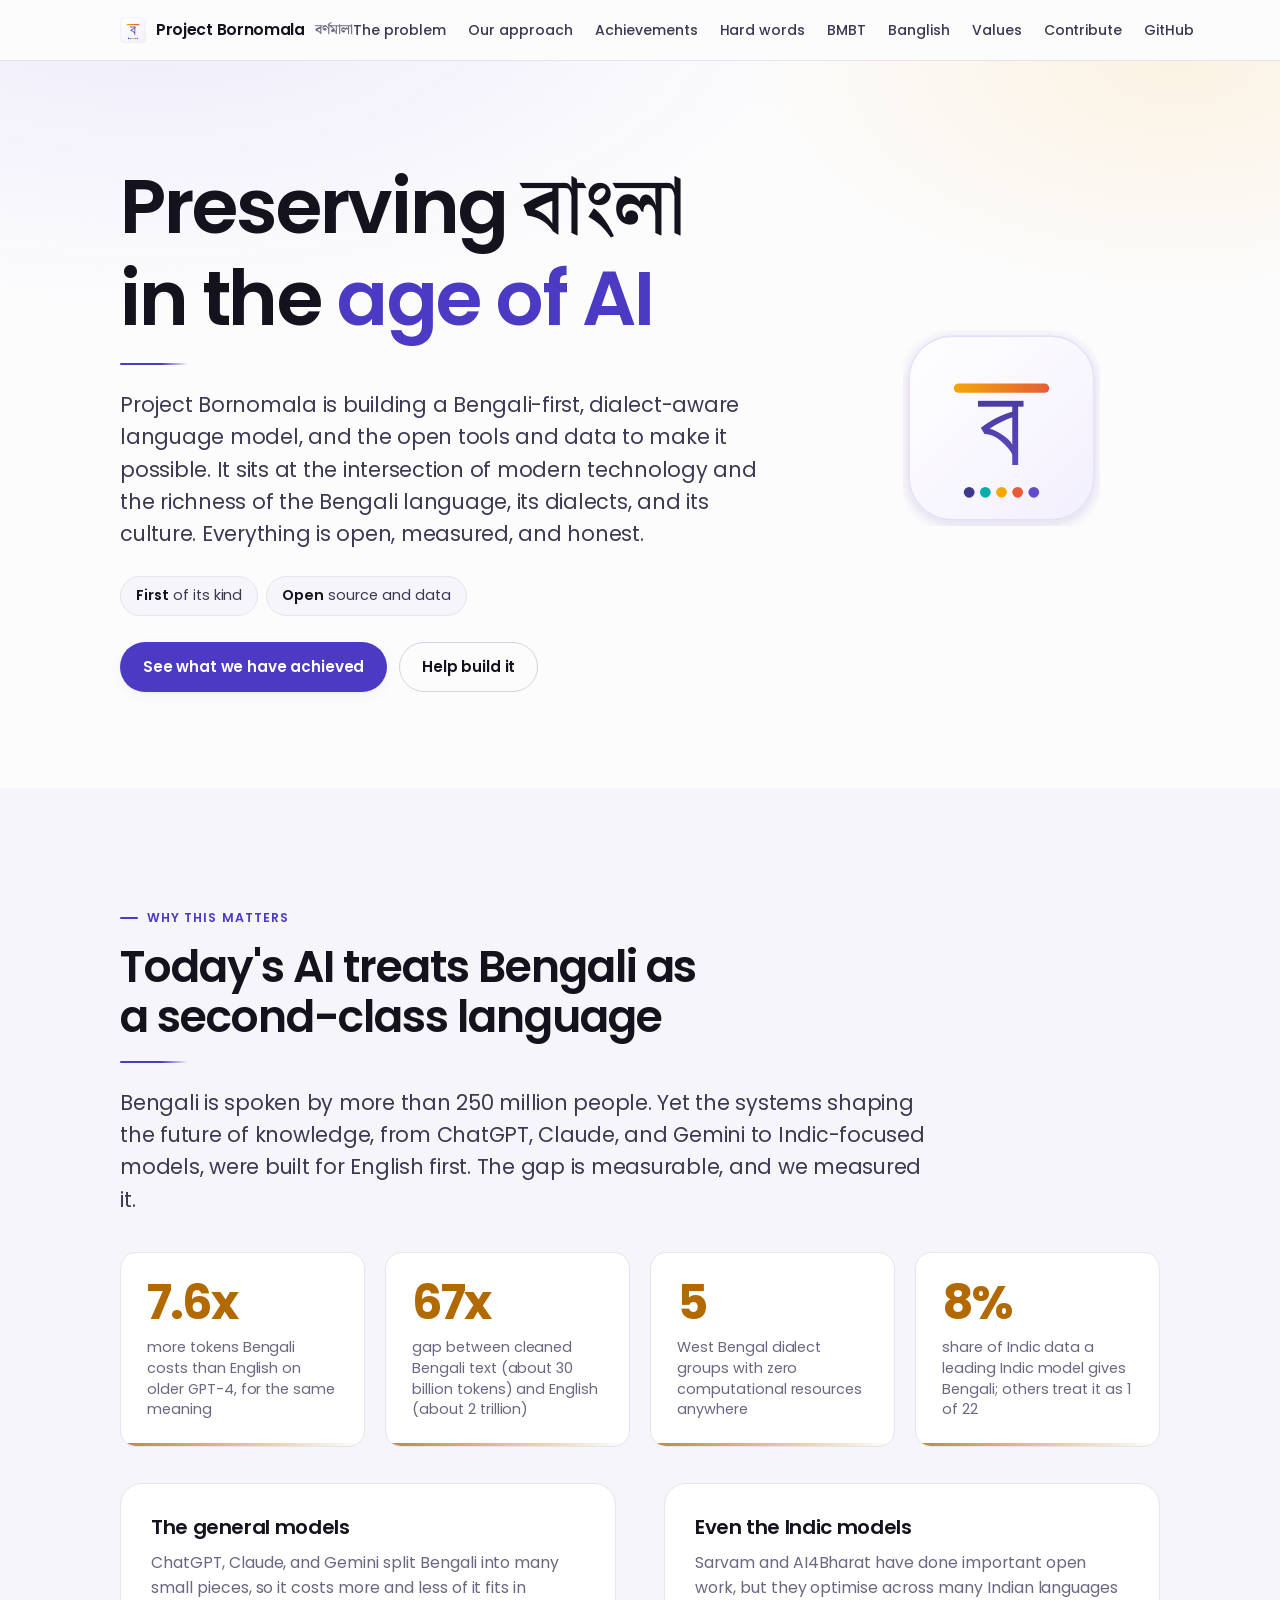
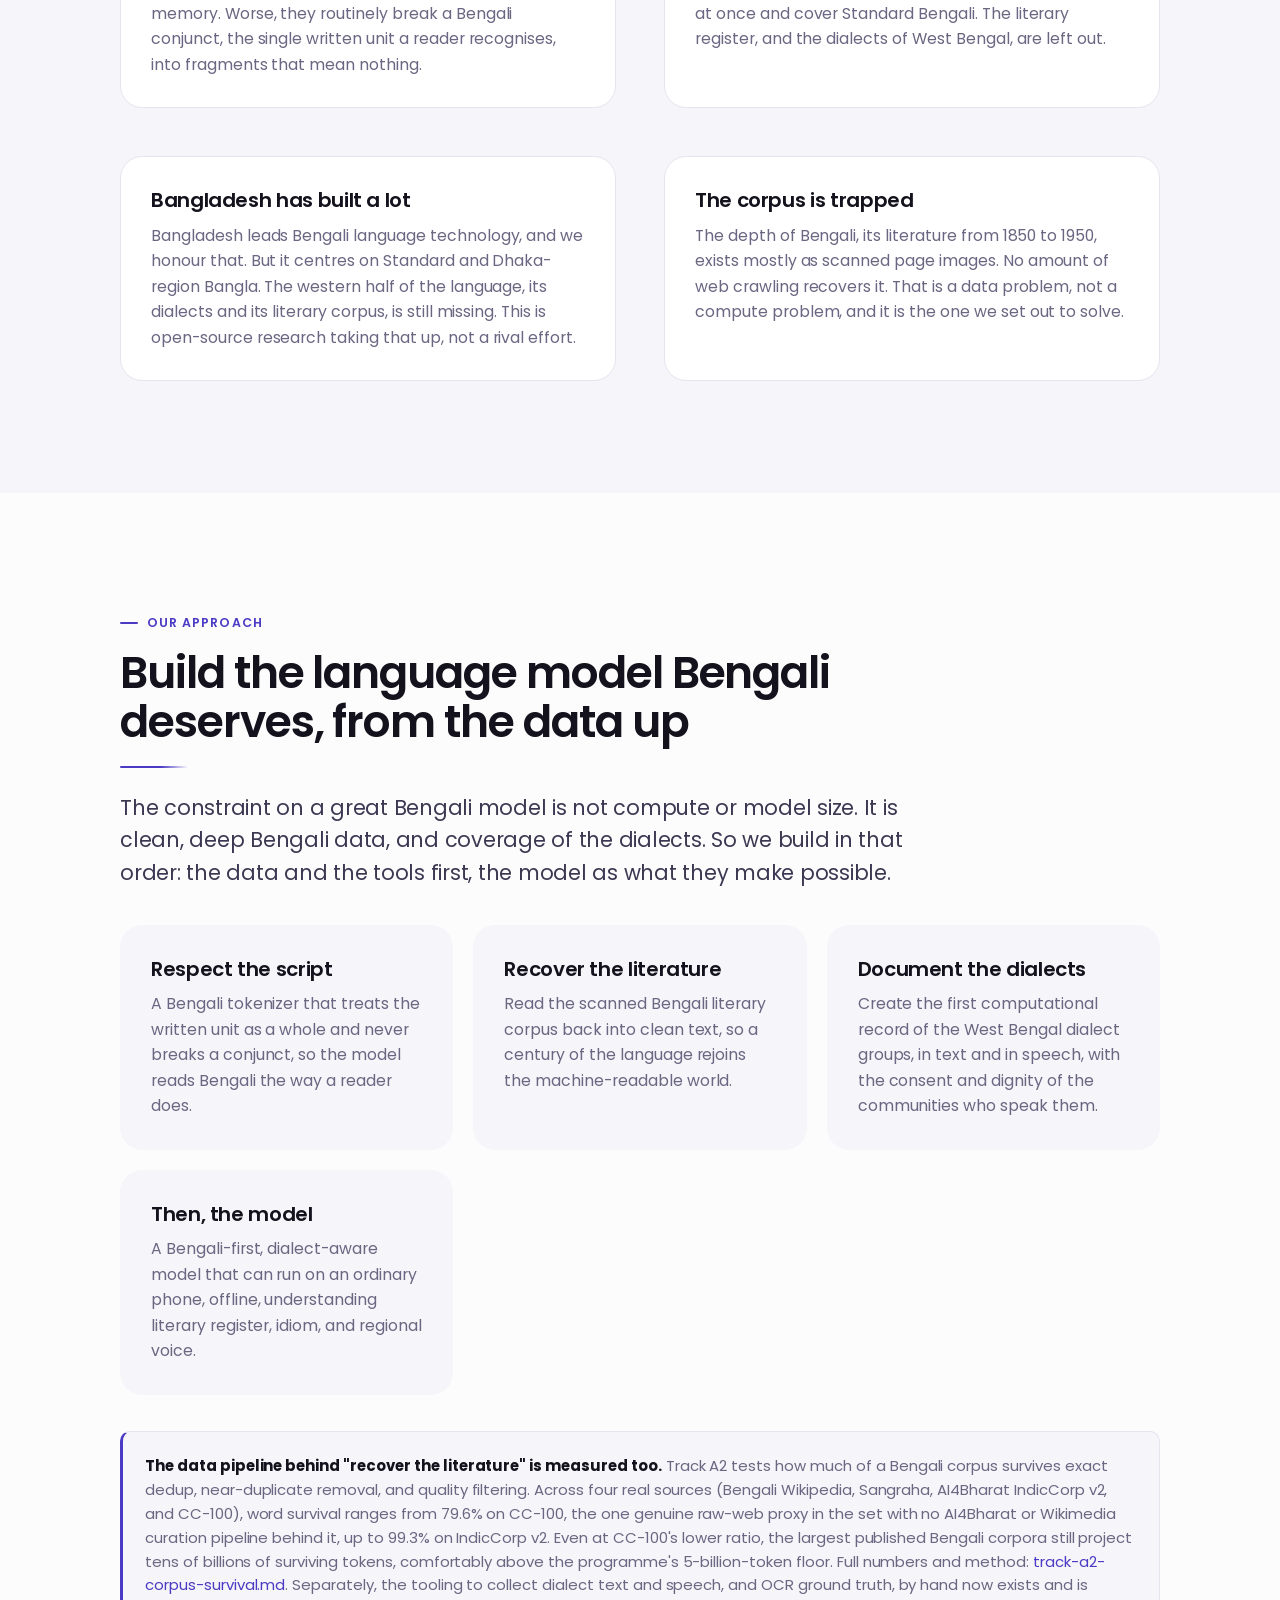
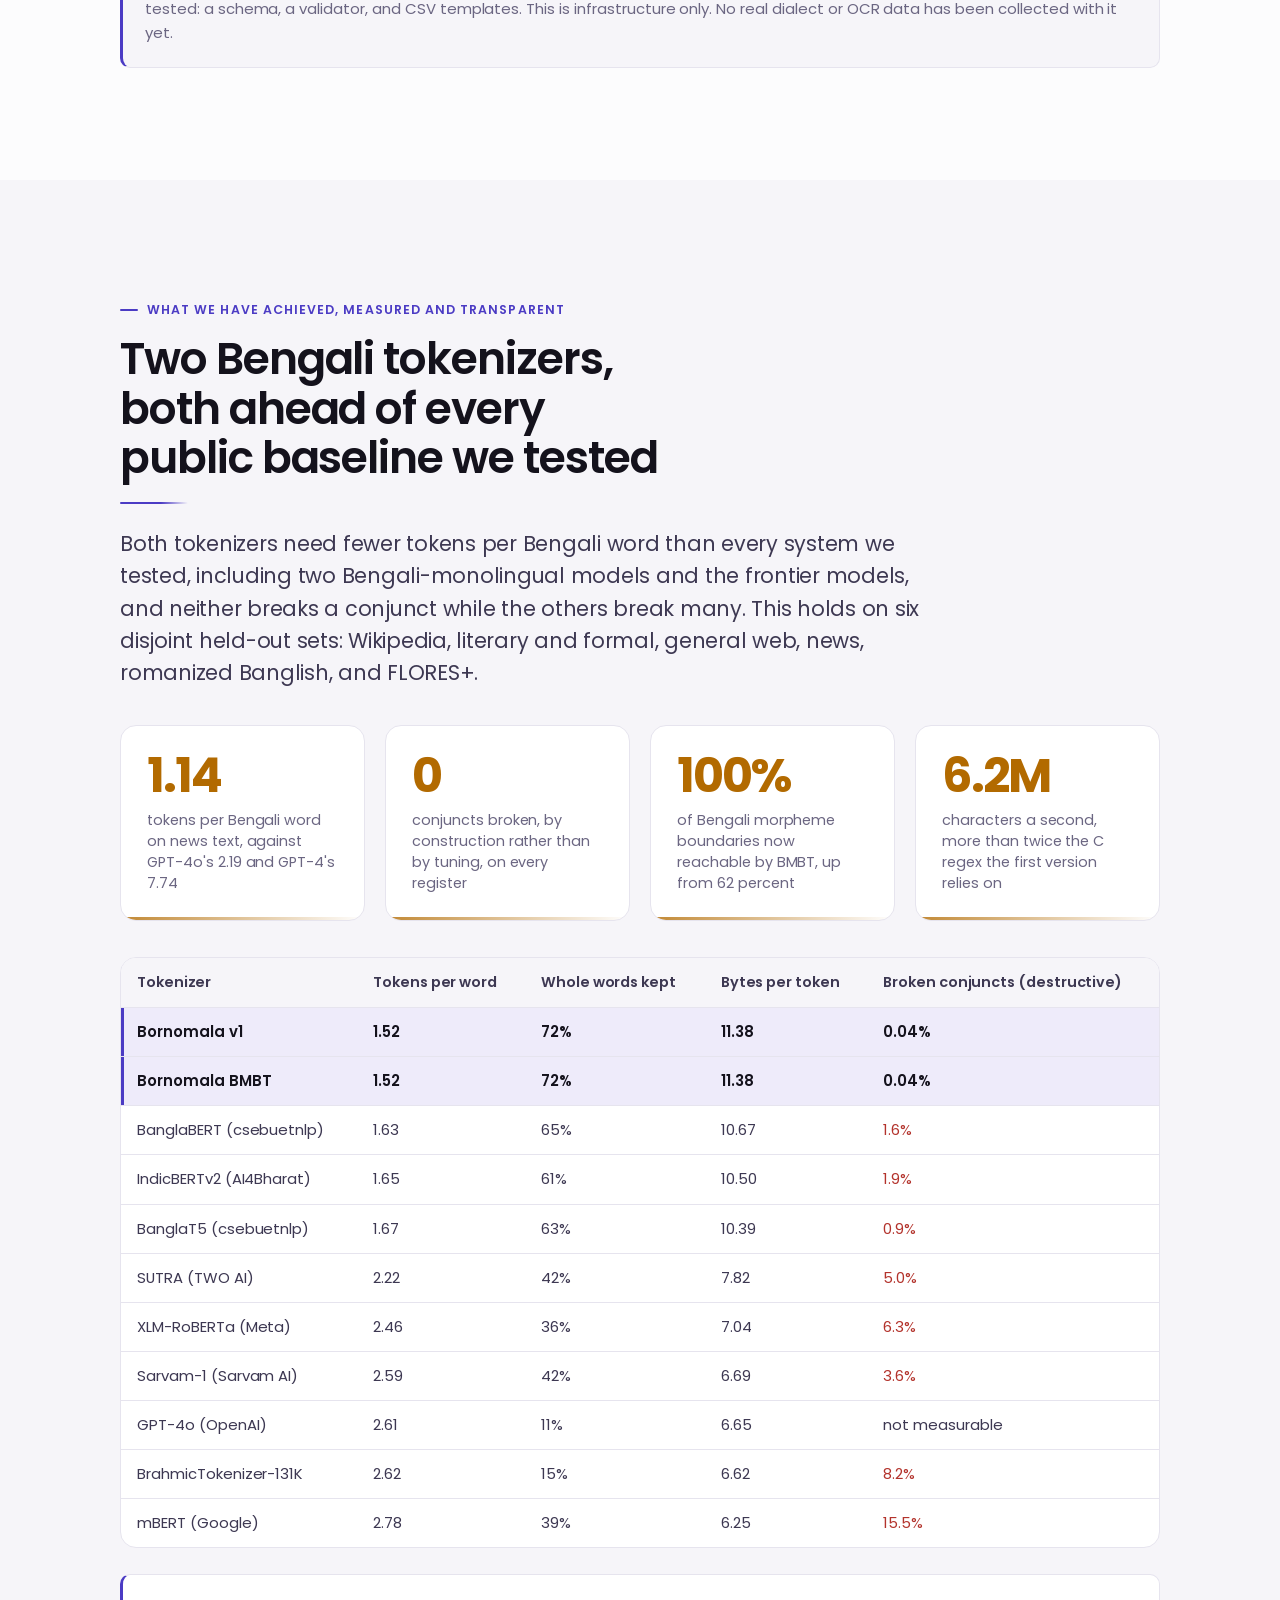
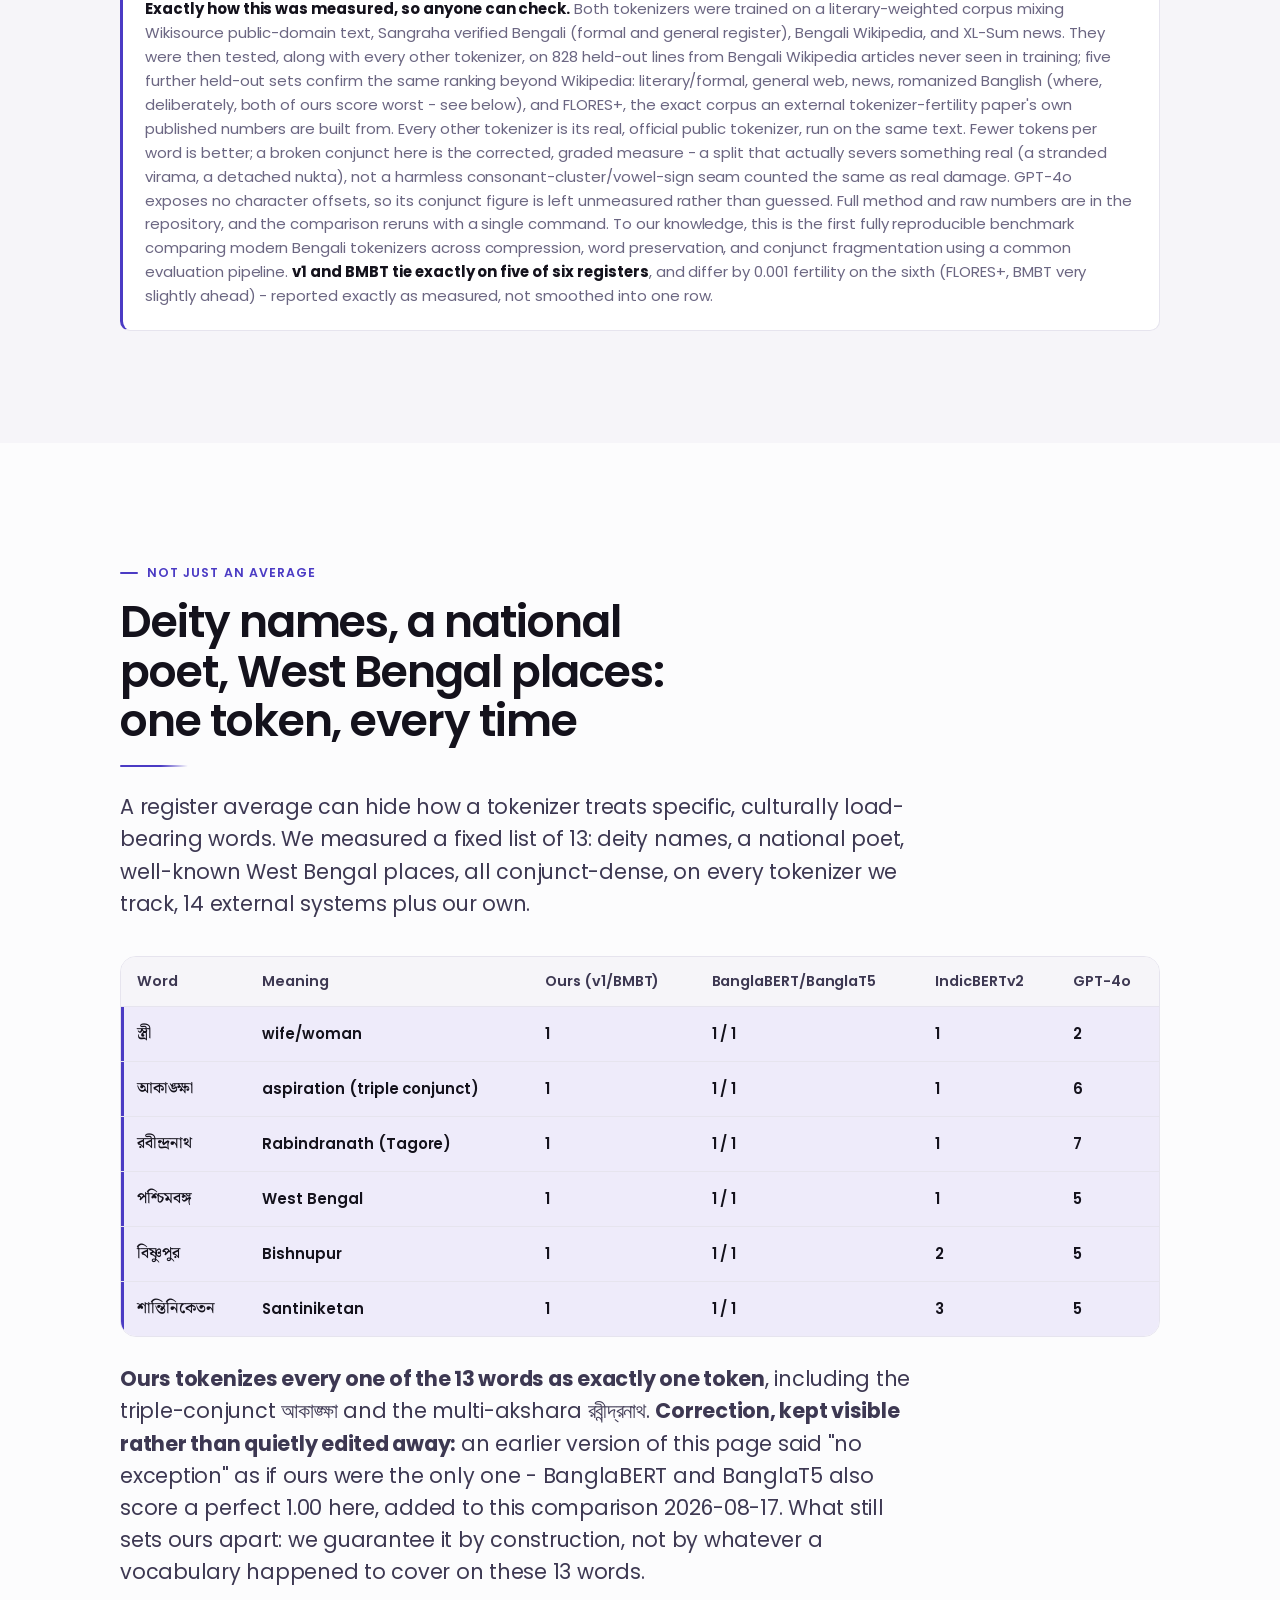
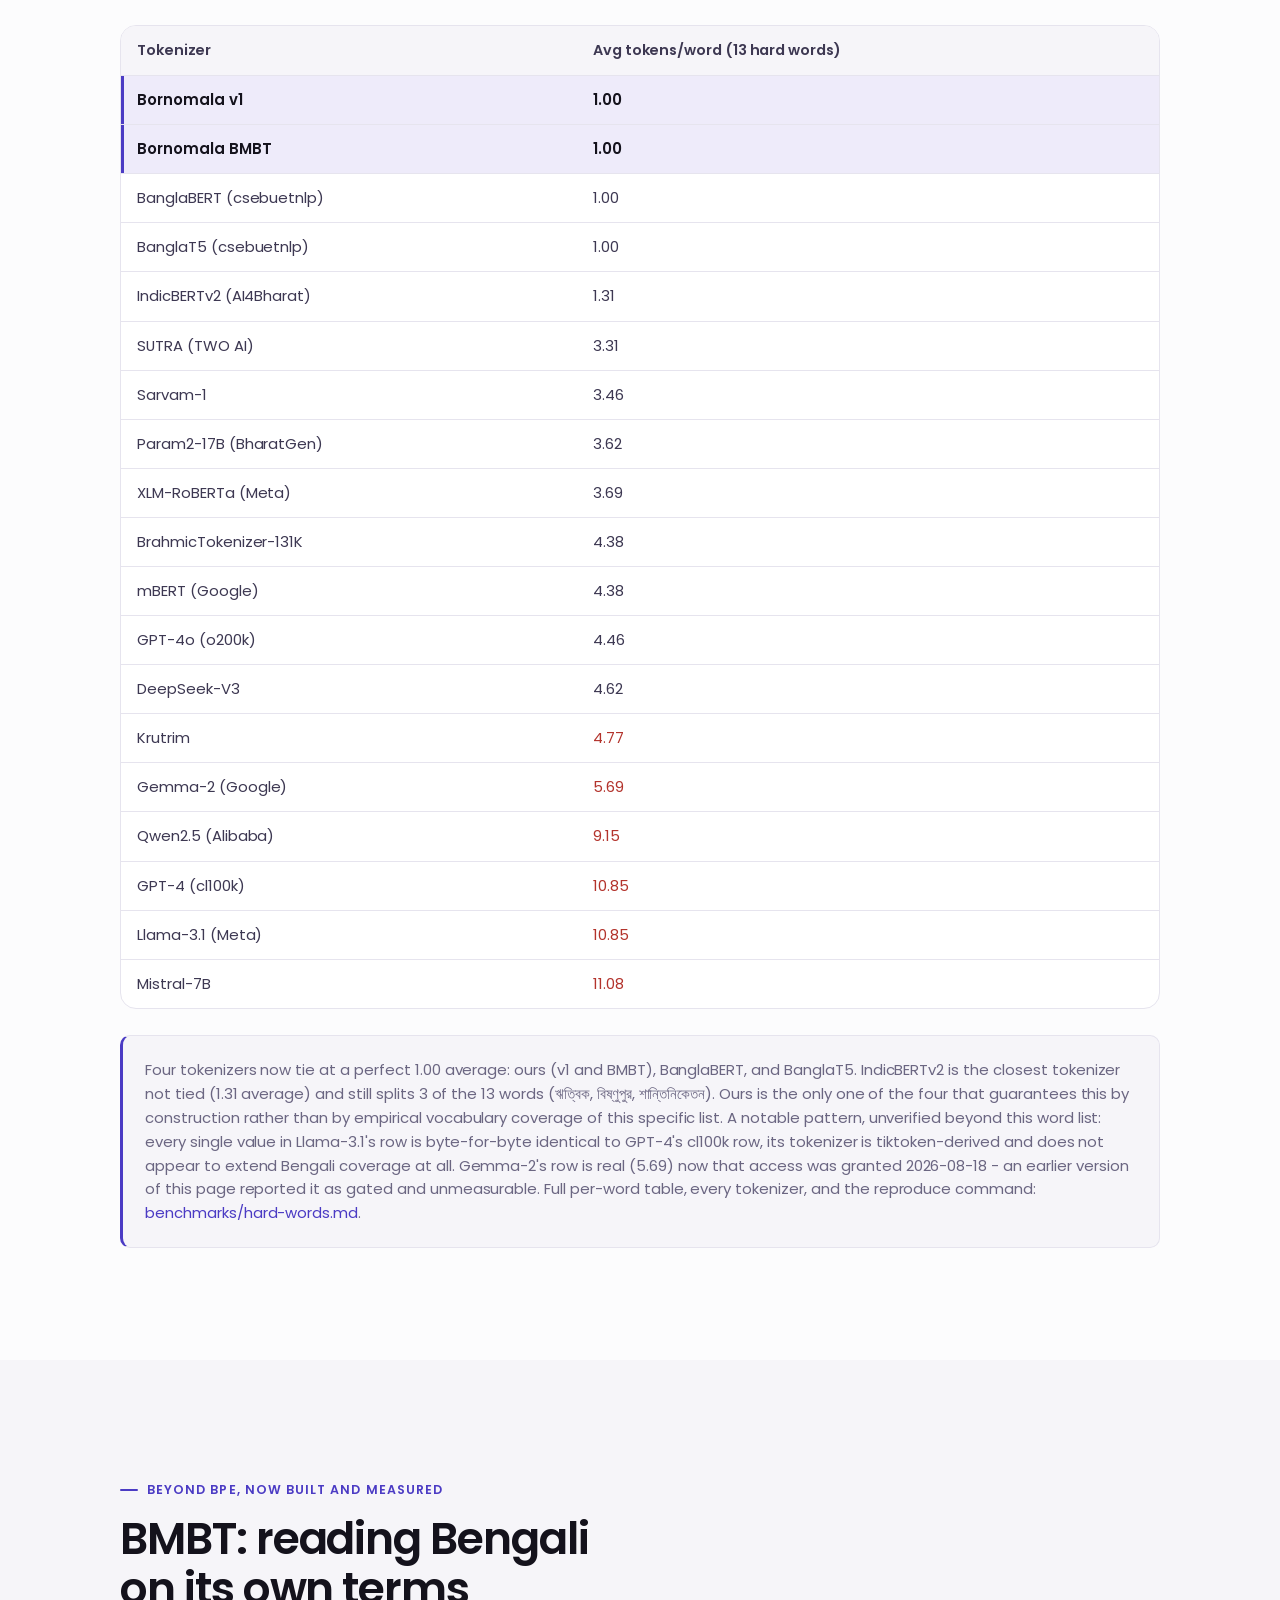
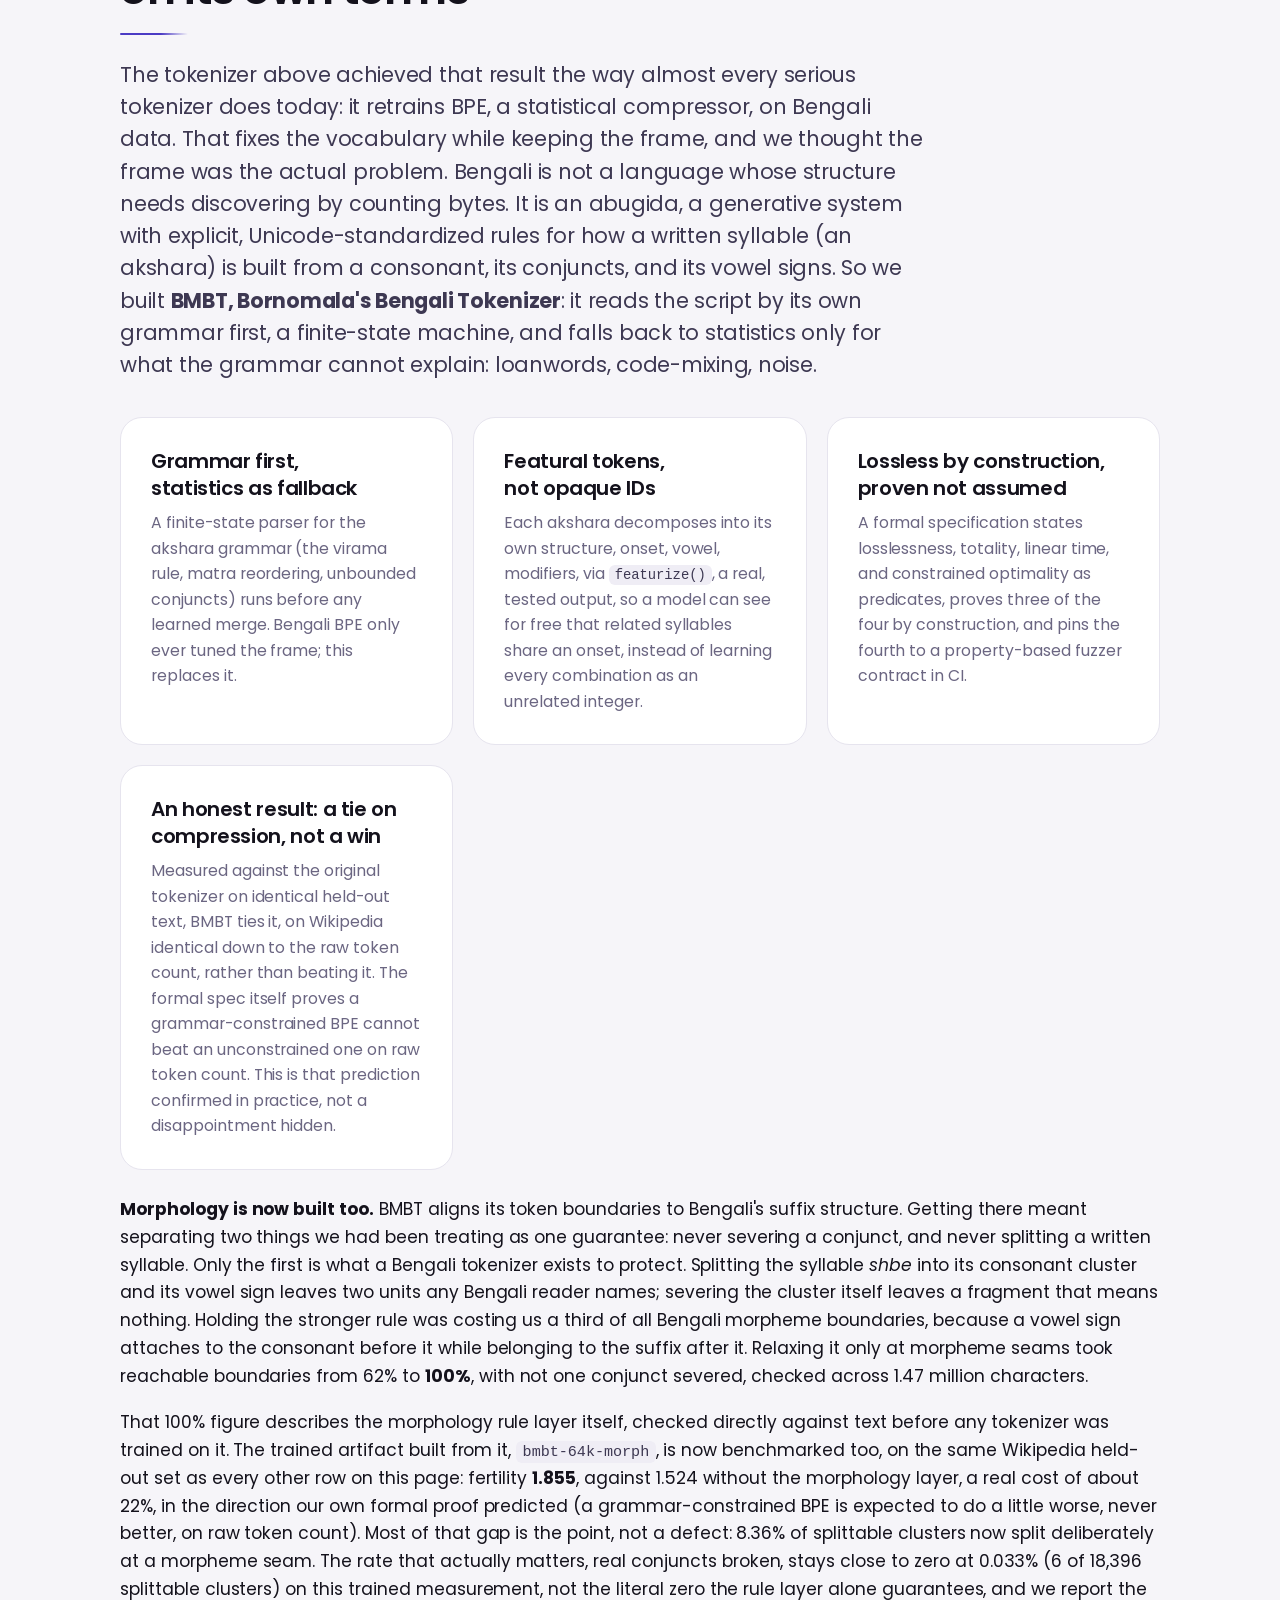
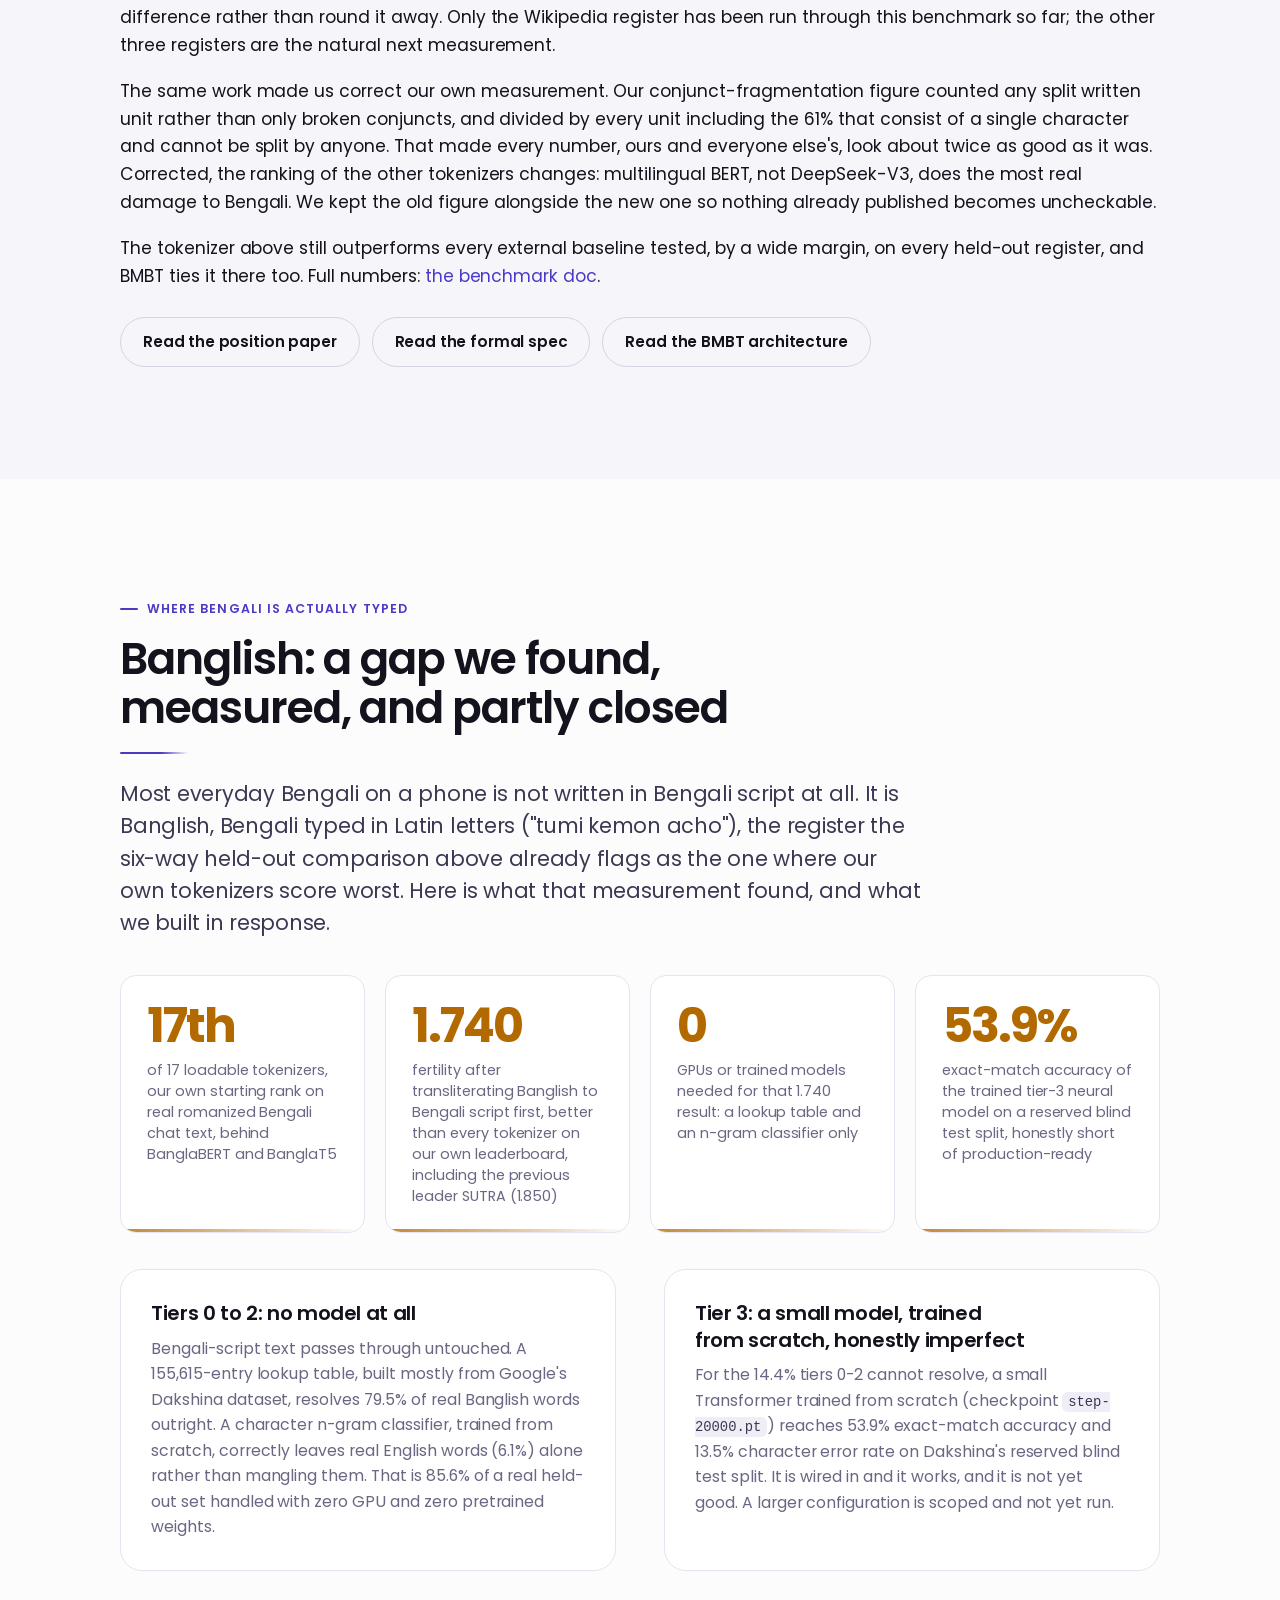
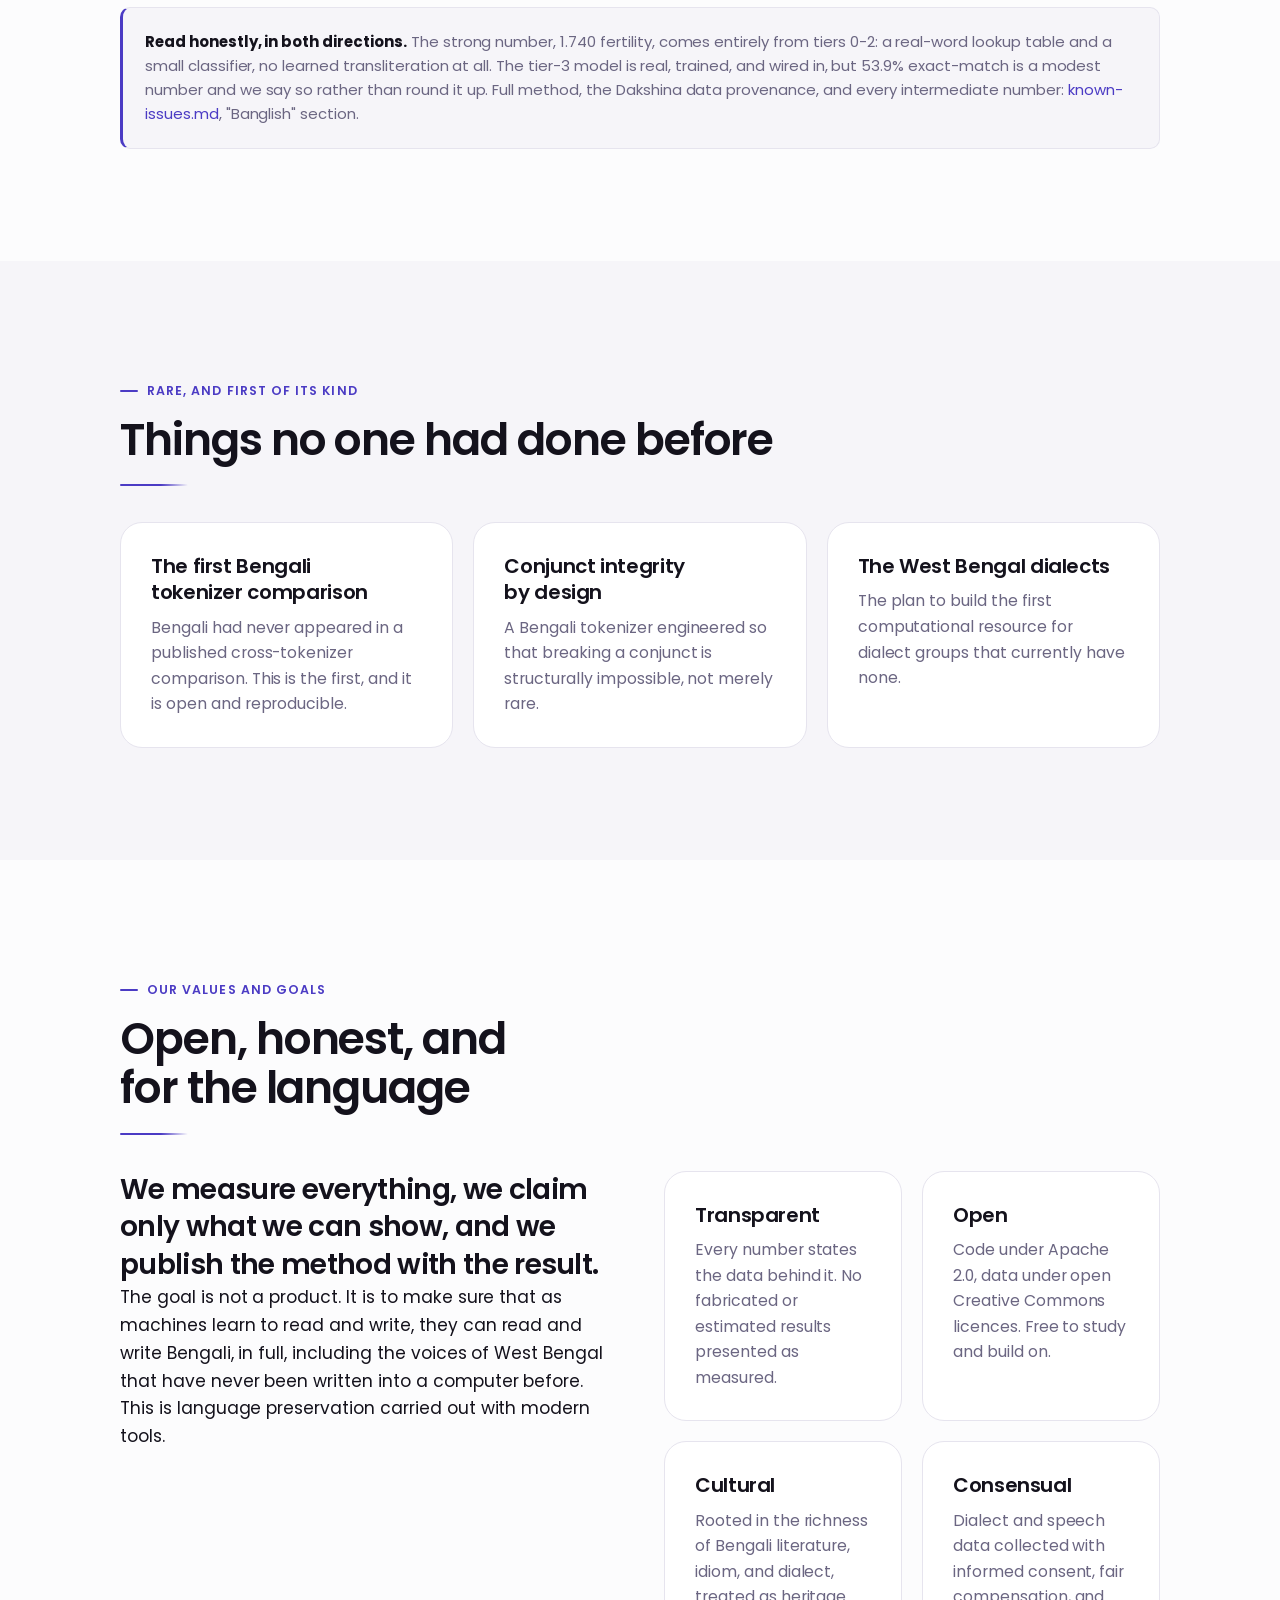
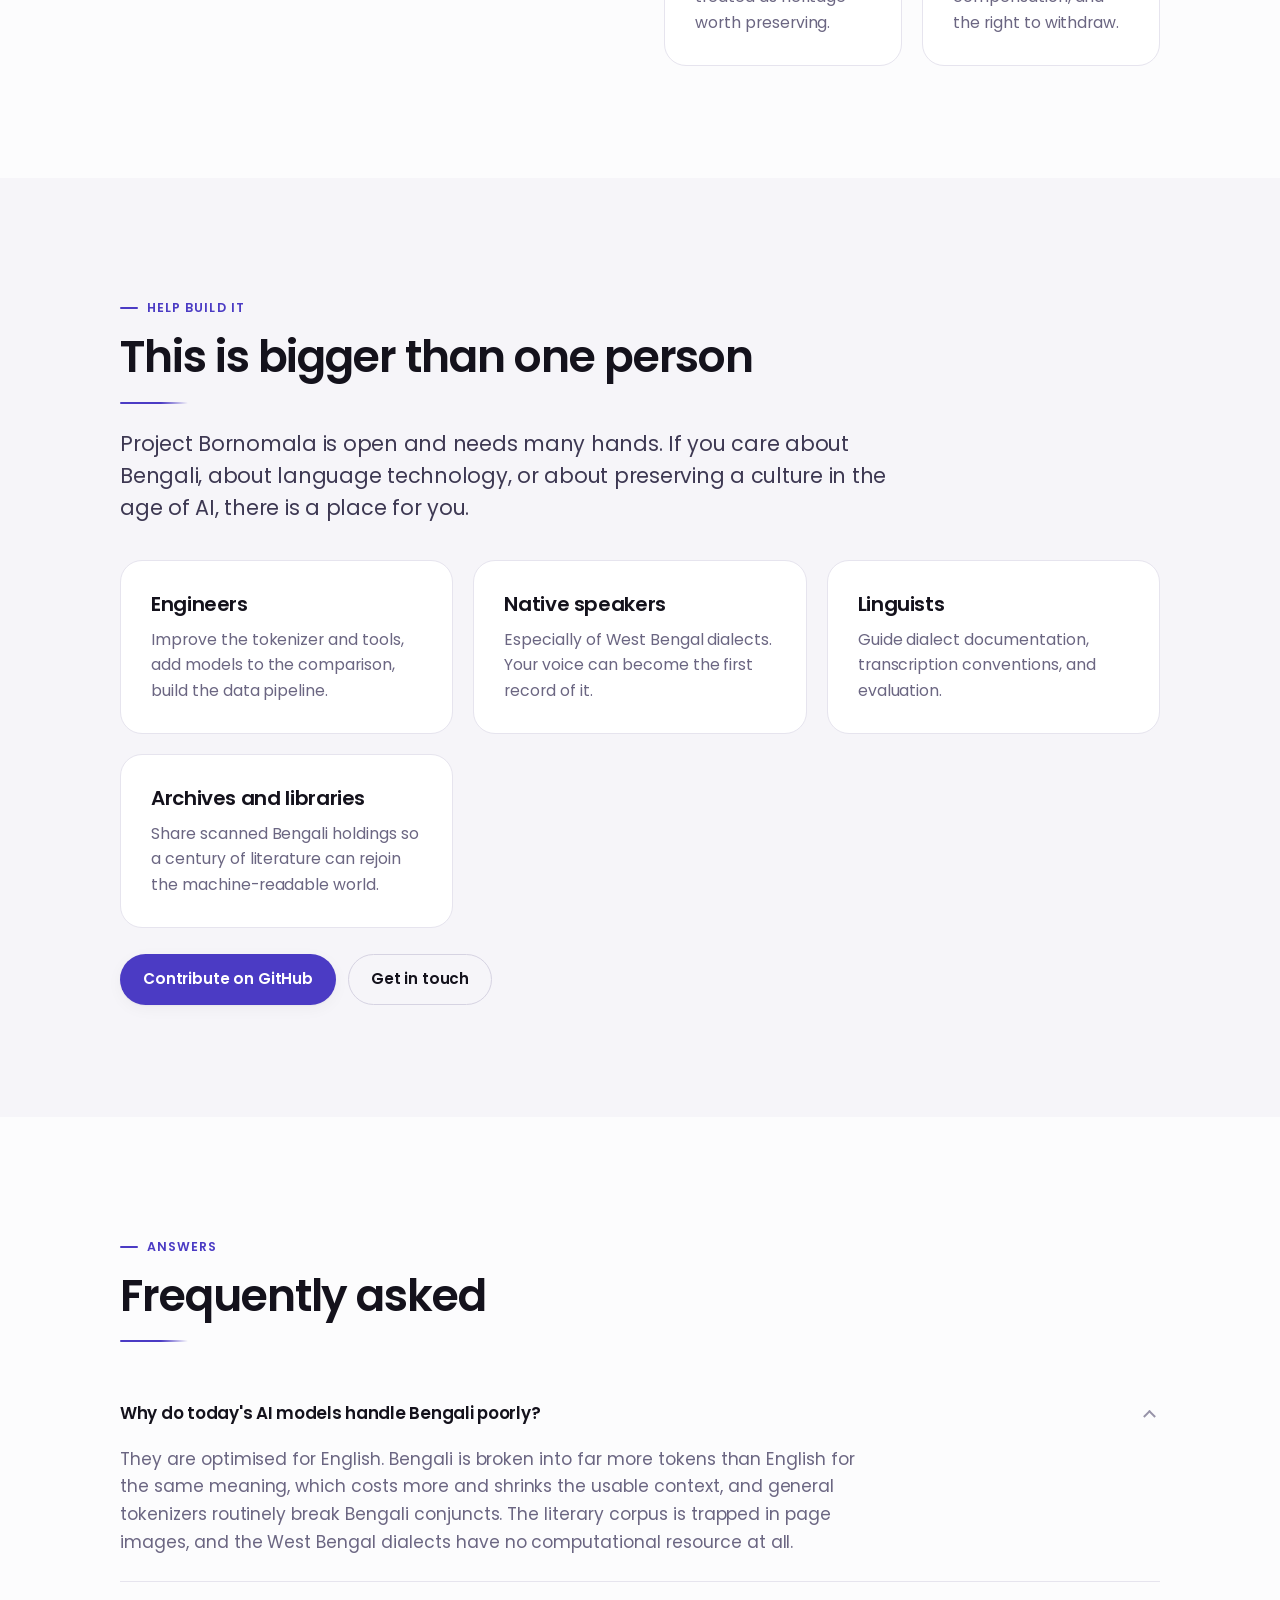
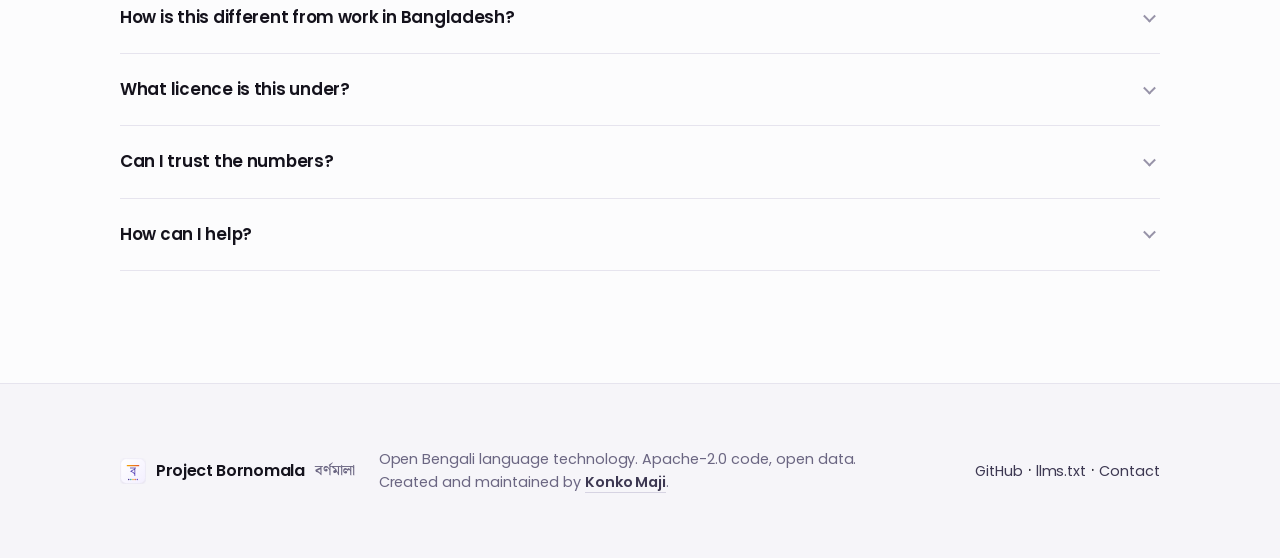
==== commit 5756c87c: "docs: drop personal/self-location framing from abstract and website" ====
--- a/docs/index.html
+++ b/docs/index.html
@@ -4,7 +4,7 @@
 <meta charset="utf-8"/>
 <meta name="viewport" content="width=device-width, initial-scale=1"/>
 <title>Project Bornomala: preserving Bengali in the age of AI</title>
-<meta name="description" content="West Bengal based research building a Bengali-first, dialect-aware language model and the open tools and data behind it. Two published Bengali tokenizers, both measured against every public baseline. See how today's AI, from ChatGPT and Claude and Gemini to Indic models like Sarvam and AI4Bharat, still treats Bengali as a second-class language, and what we are doing about it."/>
+<meta name="description" content="Research building a Bengali-first, dialect-aware language model and the open tools and data behind it. Two published Bengali tokenizers, both measured against every public baseline. See how today's AI, from ChatGPT and Claude and Gemini to Indic models like Sarvam and AI4Bharat, still treats Bengali as a second-class language, and what is being done about it."/>
 <meta name="theme-color" content="#FCFCFD"/>
 <link rel="canonical" href="https://konkomaji.github.io/bornomala/"/>
 <link rel="icon" href="assets/logo.svg" type="image/svg+xml"/>
@@ -15,7 +15,7 @@
 
 <meta property="og:type" content="website"/>
 <meta property="og:title" content="Project Bornomala: preserving Bengali in the age of AI"/>
-<meta property="og:description" content="Building a Bengali-first, dialect-aware language model. Two published Bengali tokenizers that never break a conjunct, measured against every public baseline. Built in West Bengal."/>
+<meta property="og:description" content="Building a Bengali-first, dialect-aware language model. Two published Bengali tokenizers that never break a conjunct, measured against every public baseline."/>
 <meta property="og:image" content="assets/banner.svg"/>
 <meta name="twitter:card" content="summary_large_image"/>
 <meta name="twitter:title" content="Project Bornomala"/>
@@ -28,9 +28,8 @@
   "name": "Project Bornomala",
   "alternateName": "বর্ণমালা",
   "url": "https://github.com/konkomaji/bornomala",
-  "description": "Research building a Bengali-first, dialect-aware language model and the open tools and data behind it, including two published Bengali tokenizers. Based in West Bengal.",
+  "description": "Research building a Bengali-first, dialect-aware language model and the open tools and data behind it, including two published Bengali tokenizers.",
   "founder": { "@type": "Person", "name": "Konko Maji", "email": "work.konkomaji@gmail.com" },
-  "areaServed": "West Bengal, India",
   "keywords": "Bengali, Bangla, dialect, language model, tokenizer, language preservation, low-resource, West Bengal, Indic NLP",
   "founder_url": "https://www.linkedin.com/in/konkomaji/"
 }
@@ -55,7 +54,7 @@
     { "@type": "Question", "name": "Why do today's AI models handle Bengali poorly?",
       "acceptedAnswer": { "@type": "Answer", "text": "Every mainstream model is optimised for English. Bengali text is broken into far more tokens than English for the same meaning, which costs more and shrinks the usable context. The Bengali literary corpus is mostly trapped in scanned page images, and the dialects of West Bengal have no computational resource at all. So even Indic models like Sarvam and AI4Bharat treat Bengali as one of many languages and cover Standard Bengali, not the western dialects." } },
     { "@type": "Question", "name": "How is Project Bornomala different from work in Bangladesh?",
-      "acceptedAnswer": { "@type": "Answer", "text": "Bangladesh has more Bengali language technology activity, concentrated on Standard and Dhaka-region Bangla and Bangladesh dialects. Project Bornomala is based in West Bengal and focuses on the western half of the language: its literary register and the five West Bengal dialect groups, which currently have zero computational resources anywhere. It is open-source research addressing a gap, not a rival effort." } },
+      "acceptedAnswer": { "@type": "Answer", "text": "Bangladesh has more Bengali language technology activity, concentrated on Standard and Dhaka-region Bangla and Bangladesh dialects. Project Bornomala focuses on the western half of the language: its literary register and the five West Bengal dialect groups, which currently have zero computational resources anywhere. It is open-source research addressing a gap, not a rival effort." } },
     { "@type": "Question", "name": "Is Project Bornomala commercial?",
       "acceptedAnswer": { "@type": "Answer", "text": "The code is open under Apache 2.0 and the data under open Creative Commons licences. Anyone can use, study, and build on it." } },
     { "@type": "Question", "name": "What has Project Bornomala achieved so far?",
@@ -95,7 +94,6 @@
       <p class="lede">Project Bornomala is building a Bengali-first, dialect-aware language model, and the open tools and data to make it possible. It sits at the intersection of modern technology and the richness of the Bengali language, its dialects, and its culture. Everything is open, measured, and honest.</p>
       <div class="pills">
         <span class="pill"><b>First</b> of its kind</span>
-        <span class="pill"><b>West Bengal</b> based</span>
         <span class="pill"><b>Open</b> source and data</span>
       </div>
       <div class="btn-row">
@@ -329,7 +327,7 @@
     <div class="cards">
       <div class="card"><h3>The first Bengali tokenizer comparison</h3><p>Bengali had never appeared in a published cross-tokenizer comparison. This is the first, and it is open and reproducible.</p></div>
       <div class="card"><h3>Conjunct integrity by design</h3><p>A Bengali tokenizer engineered so that breaking a conjunct is structurally impossible, not merely rare.</p></div>
-      <div class="card"><h3>The West Bengal dialects</h3><p>The plan to build the first computational resource for dialect groups that have none, an asset no better-funded lab can simply buy.</p></div>
+      <div class="card"><h3>The West Bengal dialects</h3><p>The plan to build the first computational resource for dialect groups that currently have none.</p></div>
     </div>
   </div>
 </section>
@@ -383,7 +381,7 @@
     <div class="matra"></div>
     <div class="faq-list">
       <details class="faq" open><summary>Why do today's AI models handle Bengali poorly?</summary><p>They are optimised for English. Bengali is broken into far more tokens than English for the same meaning, which costs more and shrinks the usable context, and general tokenizers routinely break Bengali conjuncts. The literary corpus is trapped in page images, and the West Bengal dialects have no computational resource at all.</p></details>
-      <details class="faq"><summary>How is this different from work in Bangladesh?</summary><p>Bangladesh leads Bengali language technology, focused on Standard and Dhaka-region Bangla. We are based in West Bengal and take up the western half of the language: its literary register and its five dialect groups, which have zero resources anywhere. Open-source research addressing a gap, not a rival effort.</p></details>
+      <details class="faq"><summary>How is this different from work in Bangladesh?</summary><p>Bangladesh leads Bengali language technology, focused on Standard and Dhaka-region Bangla. This project takes up the western half of the language: its literary register and its five West Bengal dialect groups, which have zero resources anywhere. Open-source research addressing a gap, not a rival effort.</p></details>
       <details class="faq"><summary>What licence is this under?</summary><p>Code is open under Apache 2.0 and data under open Creative Commons licences. Anyone can use it, study it, and build on it, including commercially.</p></details>
       <details class="faq"><summary>Can I trust the numbers?</summary><p>Every figure states the exact data behind it and reruns with one command. We never present an estimate as a measurement.</p></details>
       <details class="faq"><summary>How can I help?</summary><p>Engineers, native speakers of West Bengal dialects, linguists, and archives are all needed. Start on GitHub or get in touch.</p></details>
